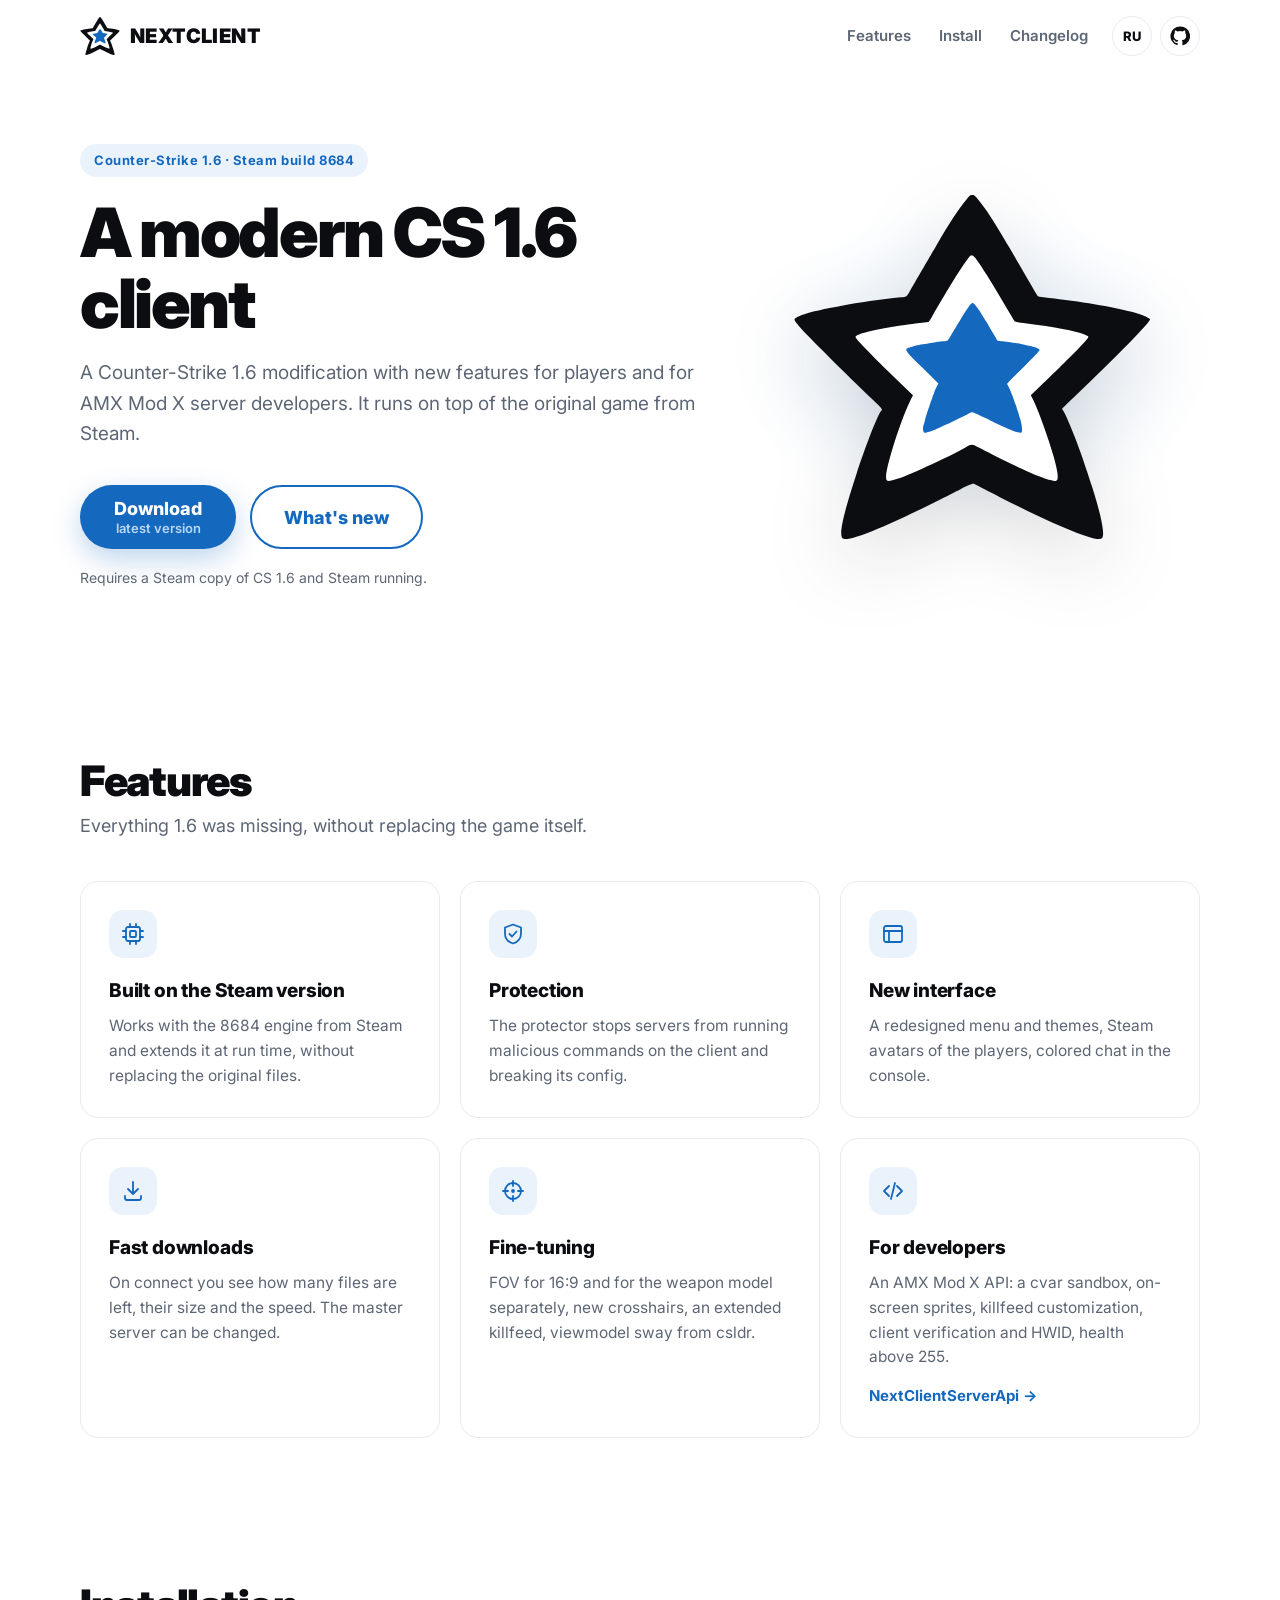
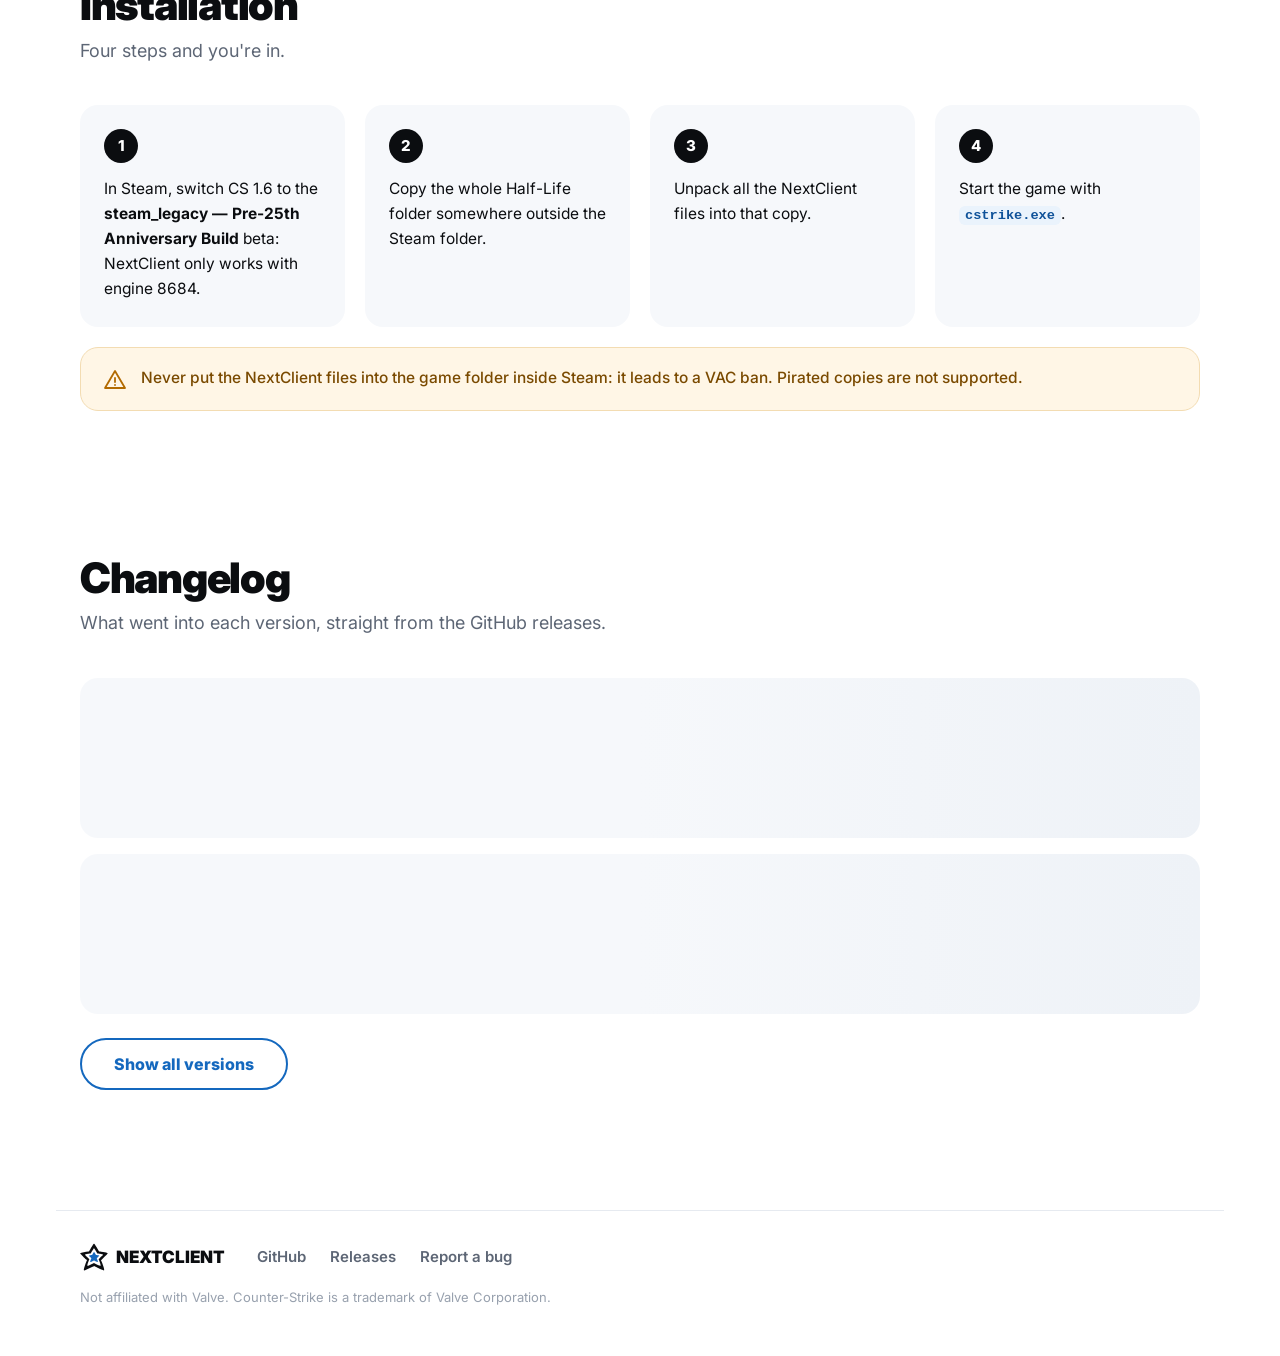
==== index.html @ 78e84614 "feat: a social card and a touch icon drawn from the logo" ====
<!doctype html>
<html lang="ru" data-lang="ru">
<head>
  <meta charset="utf-8">
  <meta name="viewport" content="width=device-width, initial-scale=1">
  <title>NextClient — клиент Counter-Strike 1.6</title>
  <meta name="description" content="NextClient — модификация Counter-Strike 1.6 на базе Steam-версии 8684: новый интерфейс, защита от вредоносных команд, расширенные настройки и API для серверов.">
  <meta property="og:title" content="NextClient">
  <meta property="og:description" content="A modern Counter-Strike 1.6 client built on the Steam version 8684.">
  <meta property="og:type" content="website">
  <meta property="og:image" content="assets/og.png">
  <meta property="og:image:width" content="1200">
  <meta property="og:image:height" content="630">
  <meta name="twitter:card" content="summary_large_image">
  <meta name="theme-color" content="#ffffff">
  <link rel="icon" href="assets/logo.svg" type="image/svg+xml">
  <link rel="apple-touch-icon" href="assets/apple-touch-icon.png">
  <link rel="preconnect" href="https://fonts.googleapis.com">
  <link rel="preconnect" href="https://fonts.gstatic.com" crossorigin>
  <link href="https://fonts.googleapis.com/css2?family=Inter:wght@400;500;600;700;800;900&display=swap" rel="stylesheet">
  <link rel="stylesheet" href="assets/style.css">
  <script>
    (function () {
      var lang = null;
      try { lang = localStorage.getItem('lang'); } catch (e) {}
      // Russian for anyone who reads it: a Russian-speaking language anywhere in the browser's list,
      // or a CIS time zone, where an English browser still usually means a Russian-speaking player
      if (lang !== 'ru' && lang !== 'en') {
        var languages = navigator.languages && navigator.languages.length ? navigator.languages : [navigator.language || ''];
        var zone = '';
        try { zone = Intl.DateTimeFormat().resolvedOptions().timeZone || ''; } catch (e) {}
        var speaks = languages.some(function (l) { return /^(ru|uk|be|kk)\b/i.test(l); });
        var cis = /^(Europe\/(Moscow|Kaliningrad|Samara|Ulyanovsk|Saratov|Volgograd|Astrakhan|Kirov|Simferopol|Kiev|Kyiv|Minsk|Chisinau)|Asia\/(Yekaterinburg|Omsk|Novosibirsk|Barnaul|Tomsk|Novokuznetsk|Krasnoyarsk|Irkutsk|Chita|Yakutsk|Khandyga|Vladivostok|Ust-Nera|Magadan|Sakhalin|Srednekolymsk|Kamchatka|Anadyr|Almaty|Qostanay|Qyzylorda|Aqtobe|Aqtau|Atyrau|Oral|Bishkek|Tashkent|Samarkand|Dushanbe|Ashgabat|Baku|Yerevan|Tbilisi))$/.test(zone);
        lang = speaks || cis ? 'ru' : 'en';
      }
      document.documentElement.setAttribute('data-lang', lang);
      document.documentElement.lang = lang;
    })();
  </script>
</head>
<body>
  <header class="top">
    <a class="brand" href="#top" aria-label="NextClient">
      <img src="assets/logo.svg" alt="" width="40" height="40">
      <span>NextClient</span>
    </a>
    <nav class="links">
      <a href="#features"><span lang="ru">Возможности</span><span lang="en">Features</span></a>
      <a href="#install"><span lang="ru">Установка</span><span lang="en">Install</span></a>
      <a href="#changelog"><span lang="ru">Изменения</span><span lang="en">Changelog</span></a>
    </nav>
    <div class="actions">
      <button class="lang-switch" type="button" id="lang-switch" aria-label="Switch language">
        <span lang="ru">EN</span><span lang="en">RU</span>
      </button>
      <a class="icon-link" href="https://github.com/CS-NextClient/NextClient" target="_blank" rel="noopener" aria-label="GitHub">
        <svg viewBox="0 0 24 24" aria-hidden="true"><path d="M12 .5a11.5 11.5 0 0 0-3.64 22.41c.58.1.79-.25.79-.56v-2c-3.2.7-3.88-1.37-3.88-1.37-.52-1.33-1.28-1.69-1.28-1.69-1.05-.71.08-.7.08-.7 1.16.08 1.77 1.19 1.77 1.19 1.03 1.77 2.7 1.26 3.36.96.1-.75.4-1.26.73-1.55-2.56-.29-5.25-1.28-5.25-5.69 0-1.26.45-2.29 1.19-3.1-.12-.29-.52-1.46.11-3.05 0 0 .97-.31 3.17 1.18a11 11 0 0 1 5.77 0c2.2-1.49 3.17-1.18 3.17-1.18.63 1.59.23 2.76.11 3.05.74.81 1.19 1.84 1.19 3.1 0 4.42-2.7 5.39-5.27 5.68.41.36.78 1.06.78 2.14v3.17c0 .31.21.67.8.56A11.5 11.5 0 0 0 12 .5Z"/></svg>
      </a>
    </div>
  </header>

  <main id="top">
    <section class="hero">
      <div class="hero-text">
        <p class="eyebrow">Counter-Strike 1.6 · Steam build 8684</p>
        <h1>
          <span lang="ru">Современный клиент CS&nbsp;1.6</span>
          <span lang="en">A modern CS&nbsp;1.6 client</span>
        </h1>
        <p class="lead">
          <span lang="ru">Модификация Counter-Strike 1.6 с новыми возможностями для игроков и для разработчиков серверных модов на AMX&nbsp;Mod&nbsp;X. Работает поверх оригинальной игры из Steam.</span>
          <span lang="en">A Counter-Strike 1.6 modification with new features for players and for AMX&nbsp;Mod&nbsp;X server developers. It runs on top of the original game from Steam.</span>
        </p>
        <div class="cta">
          <a class="btn btn-primary" id="download" href="https://github.com/CS-NextClient/NextClient/releases/latest">
            <span class="btn-label"><span lang="ru">Скачать</span><span lang="en">Download</span></span>
            <span class="btn-meta" id="download-meta"><span lang="ru">последняя версия</span><span lang="en">latest version</span></span>
          </a>
          <a class="btn btn-secondary" href="#changelog">
            <span lang="ru">Что нового</span><span lang="en">What's new</span>
          </a>
        </div>
        <p class="other-downloads" id="other-downloads" hidden></p>
        <p class="note">
          <span lang="ru">Нужна лицензионная CS&nbsp;1.6 в Steam и запущенный Steam.</span>
          <span lang="en">Requires a Steam copy of CS&nbsp;1.6 and Steam running.</span>
        </p>
      </div>
      <div class="hero-art" aria-hidden="true">
        <div class="halo"></div>
        <img src="assets/logo.svg" alt="" width="360" height="360">
      </div>
    </section>

    <section class="section" id="features">
      <div class="section-head">
        <h2><span lang="ru">Возможности</span><span lang="en">Features</span></h2>
        <p>
          <span lang="ru">Всё, чего не хватало в 1.6, без замены самой игры.</span>
          <span lang="en">Everything 1.6 was missing, without replacing the game itself.</span>
        </p>
      </div>
      <div class="features">
        <article class="feature">
          <div class="feature-icon"><svg viewBox="0 0 24 24" aria-hidden="true"><rect x="5" y="5" width="14" height="14" rx="2"/><rect x="9" y="9" width="6" height="6" rx="1"/><path d="M9 2v3M15 2v3M9 19v3M15 19v3M2 9h3M2 15h3M19 9h3M19 15h3"/></svg></div>
          <h3><span lang="ru">На базе Steam-версии</span><span lang="en">Built on the Steam version</span></h3>
          <p>
            <span lang="ru">Работает с движком 8684 из Steam и дорабатывает его на лету, не подменяя оригинальные файлы.</span>
            <span lang="en">Works with the 8684 engine from Steam and extends it at run time, without replacing the original files.</span>
          </p>
        </article>
        <article class="feature">
          <div class="feature-icon"><svg viewBox="0 0 24 24" aria-hidden="true"><path d="M12 2.5 4 5.5v6c0 5 3.4 8.6 8 10 4.6-1.4 8-5 8-10v-6l-8-3Z"/><path d="m8.5 12 2.5 2.5 4.5-5"/></svg></div>
          <h3><span lang="ru">Защита</span><span lang="en">Protection</span></h3>
          <p>
            <span lang="ru">Протектор не даёт серверу выполнить на клиенте вредоносные команды и испортить конфиг.</span>
            <span lang="en">The protector stops servers from running malicious commands on the client and breaking its config.</span>
          </p>
        </article>
        <article class="feature">
          <div class="feature-icon"><svg viewBox="0 0 24 24" aria-hidden="true"><rect x="3" y="4" width="18" height="16" rx="2"/><path d="M3 9h18M8 9v11"/></svg></div>
          <h3><span lang="ru">Новый интерфейс</span><span lang="en">New interface</span></h3>
          <p>
            <span lang="ru">Переработанное меню и темы оформления, аватарки игроков из Steam, цветной чат в консоли.</span>
            <span lang="en">A redesigned menu and themes, Steam avatars of the players, colored chat in the console.</span>
          </p>
        </article>
        <article class="feature">
          <div class="feature-icon"><svg viewBox="0 0 24 24" aria-hidden="true"><path d="M12 3v12M7 10l5 5 5-5"/><path d="M4 17v2a2 2 0 0 0 2 2h12a2 2 0 0 0 2-2v-2"/></svg></div>
          <h3><span lang="ru">Быстрые загрузки</span><span lang="en">Fast downloads</span></h3>
          <p>
            <span lang="ru">При входе на сервер видно, сколько файлов осталось, их размер и скорость. Мастер-сервер можно сменить.</span>
            <span lang="en">On connect you see how many files are left, their size and the speed. The master server can be changed.</span>
          </p>
        </article>
        <article class="feature">
          <div class="feature-icon"><svg viewBox="0 0 24 24" aria-hidden="true"><circle cx="12" cy="12" r="8"/><path d="M12 2v5M12 17v5M2 12h5M17 12h5"/><circle cx="12" cy="12" r="1"/></svg></div>
          <h3><span lang="ru">Тонкие настройки</span><span lang="en">Fine-tuning</span></h3>
          <p>
            <span lang="ru">FOV для 16:9 и отдельно для модели оружия, новые прицелы, расширенная лента убийств, покачивание оружия из csldr.</span>
            <span lang="en">FOV for 16:9 and for the weapon model separately, new crosshairs, an extended killfeed, viewmodel sway from csldr.</span>
          </p>
        </article>
        <article class="feature">
          <div class="feature-icon"><svg viewBox="0 0 24 24" aria-hidden="true"><path d="m8 7-5 5 5 5M16 7l5 5-5 5M14 4l-4 16"/></svg></div>
          <h3><span lang="ru">Для разработчиков</span><span lang="en">For developers</span></h3>
          <p>
            <span lang="ru">API для AMX Mod X: песочница кваров, спрайты на экране, настройка килфида, проверка клиента и HWID, здоровье больше 255.</span>
            <span lang="en">An AMX Mod X API: a cvar sandbox, on-screen sprites, killfeed customization, client verification and HWID, health above 255.</span>
          </p>
          <a class="feature-link" href="https://github.com/CS-NextClient/NextClientServerApi" target="_blank" rel="noopener">NextClientServerApi →</a>
        </article>
      </div>
    </section>

    <section class="section" id="install">
      <div class="section-head">
        <h2><span lang="ru">Установка</span><span lang="en">Installation</span></h2>
        <p>
          <span lang="ru">Четыре шага, и можно играть.</span>
          <span lang="en">Four steps and you're in.</span>
        </p>
      </div>
      <ol class="steps">
        <li>
          <span lang="ru">В Steam переключите CS&nbsp;1.6 на бету <b>steam_legacy — Pre-25th Anniversary Build</b>: NextClient работает только с движком 8684.</span>
          <span lang="en">In Steam, switch CS&nbsp;1.6 to the <b>steam_legacy — Pre-25th Anniversary Build</b> beta: NextClient only works with engine 8684.</span>
        </li>
        <li>
          <span lang="ru">Скопируйте всю папку Half-Life куда-нибудь вне папки Steam.</span>
          <span lang="en">Copy the whole Half-Life folder somewhere outside the Steam folder.</span>
        </li>
        <li>
          <span lang="ru">Распакуйте в эту копию все файлы NextClient.</span>
          <span lang="en">Unpack all the NextClient files into that copy.</span>
        </li>
        <li>
          <span lang="ru">Запустите игру через <code>cstrike.exe</code>.</span>
          <span lang="en">Start the game with <code>cstrike.exe</code>.</span>
        </li>
      </ol>
      <div class="warning">
        <svg viewBox="0 0 24 24" aria-hidden="true"><path d="M12 3 2 20h20L12 3Z"/><path d="M12 10v4M12 17h.01"/></svg>
        <p>
          <span lang="ru">Никогда не кладите файлы NextClient в папку игры внутри Steam: это приведёт к VAC-бану. Пиратские сборки не поддерживаются.</span>
          <span lang="en">Never put the NextClient files into the game folder inside Steam: it leads to a VAC ban. Pirated copies are not supported.</span>
        </p>
      </div>
    </section>

    <section class="section" id="changelog">
      <div class="section-head">
        <h2><span lang="ru">Изменения</span><span lang="en">Changelog</span></h2>
        <p>
          <span lang="ru">Что вошло в каждую версию, прямо из релизов на GitHub.</span>
          <span lang="en">What went into each version, straight from the GitHub releases.</span>
        </p>
      </div>
      <div class="releases" id="releases" aria-live="polite">
        <div class="release skeleton"></div>
        <div class="release skeleton"></div>
      </div>
      <button class="btn btn-secondary more" type="button" id="more" hidden>
        <span lang="ru">Показать все версии</span><span lang="en">Show all versions</span>
      </button>
    </section>
  </main>

  <footer class="bottom">
    <div class="bottom-brand">
      <img src="assets/logo.svg" alt="" width="28" height="28">
      <span>NextClient</span>
    </div>
    <nav class="bottom-links">
      <a href="https://github.com/CS-NextClient/NextClient" target="_blank" rel="noopener">GitHub</a>
      <a href="https://github.com/CS-NextClient/NextClient/releases" target="_blank" rel="noopener"><span lang="ru">Релизы</span><span lang="en">Releases</span></a>
      <a href="https://github.com/CS-NextClient/NextClient/issues" target="_blank" rel="noopener"><span lang="ru">Сообщить об ошибке</span><span lang="en">Report a bug</span></a>
    </nav>
    <p class="disclaimer">
      <span lang="ru">Не связан с Valve. Counter-Strike — товарный знак Valve Corporation.</span>
      <span lang="en">Not affiliated with Valve. Counter-Strike is a trademark of Valve Corporation.</span>
    </p>
  </footer>

  <script src="assets/app.js"></script>
</body>
</html>
---- assets/style.css ----
:root {
  --bg: #ffffff;
  --bg-soft: #f6f8fb;
  --ink: #0b0d10;
  --muted: #5d6675;
  --line: #e6eaf0;
  --blue: #1468be;
  --blue-dark: #0f5299;
  --blue-soft: #eaf3fc;
  --blue-hover: #c1e0ff;
  --amber: #b26a00;
  --amber-soft: #fff6e6;
  --radius: 18px;
  --shadow: 0 1px 2px rgba(11, 13, 16, 0.04), 0 8px 24px rgba(11, 13, 16, 0.06);
  --width: 1120px;
}

* {
  box-sizing: border-box;
}

/* only the chosen language's text is shown */
html[data-lang="ru"] [lang="en"],
html[data-lang="en"] [lang="ru"] {
  display: none !important;
}

html {
  scroll-behavior: smooth;
  scroll-padding-top: 88px;
}

body {
  margin: 0;
  background: var(--bg);
  color: var(--ink);
  font-family: "Inter", system-ui, -apple-system, "Segoe UI", Roboto, sans-serif;
  font-size: 17px;
  line-height: 1.6;
  -webkit-font-smoothing: antialiased;
  overflow-x: hidden;
}

::selection {
  background: var(--blue);
  color: #fff;
}

a {
  color: var(--blue);
  text-decoration: none;
}

a:hover {
  text-decoration: underline;
}

code {
  font-family: ui-monospace, "SFMono-Regular", Consolas, monospace;
  font-size: 0.88em;
  font-weight: 600;
  color: var(--blue-dark);
  background: var(--blue-soft);
  padding: 2px 6px;
  border-radius: 6px;
}

/* header */

.top {
  position: sticky;
  top: 0;
  z-index: 10;
  display: flex;
  align-items: center;
  gap: 24px;
  max-width: calc(var(--width) + 48px);
  margin: 0 auto;
  padding: 16px 24px;
  background: rgba(255, 255, 255, 0.82);
  backdrop-filter: saturate(180%) blur(14px);
  -webkit-backdrop-filter: saturate(180%) blur(14px);
}

.brand {
  display: flex;
  align-items: center;
  gap: 10px;
  color: var(--ink);
  font-weight: 900;
  font-size: 20px;
  letter-spacing: 0.02em;
  text-transform: uppercase;
}

.brand:hover {
  text-decoration: none;
}

.links {
  display: flex;
  gap: 28px;
  margin-left: auto;
}

.links a {
  color: var(--muted);
  font-weight: 600;
  font-size: 15px;
  transition: color 0.15s;
}

.links a:hover {
  color: var(--ink);
  text-decoration: none;
}

.actions {
  display: flex;
  align-items: center;
  gap: 8px;
}

.lang-switch,
.icon-link {
  display: grid;
  place-items: center;
  width: 40px;
  height: 40px;
  border: 1px solid var(--line);
  border-radius: 50%;
  background: var(--bg);
  color: var(--ink);
  font: inherit;
  font-size: 13px;
  font-weight: 800;
  cursor: pointer;
  transition: border-color 0.15s, background 0.15s;
}

.lang-switch:hover,
.icon-link:hover {
  border-color: var(--blue-hover);
  background: var(--blue-soft);
  text-decoration: none;
}

.icon-link svg {
  width: 20px;
  height: 20px;
  fill: currentColor;
}

/* hero */

.hero {
  display: grid;
  grid-template-columns: 1.15fr 0.85fr;
  align-items: center;
  gap: 48px;
  max-width: calc(var(--width) + 48px);
  margin: 0 auto;
  padding: 72px 24px 96px;
}

.eyebrow {
  display: inline-block;
  margin: 0 0 20px;
  padding: 6px 14px;
  border-radius: 999px;
  background: var(--blue-soft);
  color: var(--blue);
  font-size: 13px;
  font-weight: 700;
  letter-spacing: 0.04em;
}

h1 {
  margin: 0 0 20px;
  font-size: clamp(40px, 6vw, 68px);
  font-weight: 900;
  line-height: 1.04;
  letter-spacing: -0.035em;
}

.lead {
  max-width: 34em;
  margin: 0 0 36px;
  color: var(--muted);
  font-size: 19px;
}

.cta {
  display: flex;
  flex-wrap: wrap;
  gap: 14px;
}

.btn {
  display: inline-flex;
  flex-direction: column;
  align-items: center;
  justify-content: center;
  min-height: 64px;
  padding: 0 32px;
  border: 2px solid transparent;
  border-radius: 999px;
  font: inherit;
  font-weight: 800;
  font-size: 18px;
  line-height: 1.2;
  cursor: pointer;
  transition: background 0.15s, color 0.15s, border-color 0.15s, transform 0.15s, box-shadow 0.15s;
}

.btn:hover {
  text-decoration: none;
}

.btn:active {
  transform: translateY(1px);
}

.btn-primary {
  background: var(--blue);
  color: #fff;
  box-shadow: 0 10px 28px rgba(20, 104, 190, 0.28);
}

.btn-primary:hover {
  background: var(--blue-dark);
  box-shadow: 0 12px 32px rgba(20, 104, 190, 0.36);
}

.btn-meta {
  margin-top: 2px;
  color: #b9d8f7;
  font-size: 13px;
  font-weight: 600;
}

.btn-secondary {
  border-color: var(--blue);
  background: transparent;
  color: var(--blue);
}

.btn-secondary:hover {
  border-color: var(--blue-hover);
  background: var(--blue-hover);
}

.other-downloads {
  margin: 16px 0 0;
  color: var(--muted);
  font-size: 15px;
}

.other-downloads a {
  font-weight: 600;
}

.stats {
  display: flex;
  flex-wrap: wrap;
  gap: 6px 18px;
  margin: 22px 0 0;
  color: var(--ink);
  font-size: 15px;
  font-weight: 700;
}

.stats span {
  display: inline-flex;
  align-items: center;
  gap: 6px;
}

.stats small {
  color: var(--muted);
  font-size: 15px;
  font-weight: 500;
}

.stats svg {
  width: 16px;
  height: 16px;
  fill: #e3a008;
}

.checksum {
  display: flex;
  flex-wrap: wrap;
  align-items: center;
  gap: 6px 10px;
  margin: 10px 0 0;
  color: var(--muted);
  font-size: 13px;
}

.checksum > span {
  font-weight: 700;
}

.checksum button {
  padding: 3px 8px;
  border: 1px solid var(--line);
  border-radius: 8px;
  background: var(--bg-soft);
  color: var(--ink);
  font: 500 12.5px/1.4 ui-monospace, "SFMono-Regular", Consolas, monospace;
  cursor: copy;
  transition: border-color 0.15s, background 0.15s;
}

.checksum button:hover {
  border-color: var(--blue-hover);
  background: var(--blue-soft);
}

.checksum button.copied {
  border-color: #9fd8b5;
  background: #eaf8ef;
  color: #1c7a43;
}

.checksum a {
  font-weight: 600;
}

.note {
  margin: 18px 0 0;
  color: var(--muted);
  font-size: 14px;
}

.hero-art {
  position: relative;
  display: grid;
  place-items: center;
}

.hero-art img {
  position: relative;
  width: min(100%, 360px);
  height: auto;
  filter: drop-shadow(0 24px 40px rgba(11, 13, 16, 0.14));
  animation: float 7s ease-in-out infinite;
}

.halo {
  position: absolute;
  inset: 4% 0;
  border-radius: 50%;
  background: radial-gradient(closest-side, rgba(20, 104, 190, 0.2), rgba(193, 224, 255, 0.18) 55%, transparent);
}

@keyframes float {
  50% {
    transform: translateY(-14px) rotate(-3deg);
  }
}

@media (prefers-reduced-motion: reduce) {
  html {
    scroll-behavior: auto;
  }

  .hero-art img {
    animation: none;
  }
}

/* sections */

.section {
  max-width: calc(var(--width) + 48px);
  margin: 0 auto;
  padding: 72px 24px;
}

.section-head {
  max-width: 640px;
  margin-bottom: 40px;
}

h2 {
  margin: 0 0 8px;
  font-size: clamp(30px, 4vw, 42px);
  font-weight: 900;
  letter-spacing: -0.03em;
  line-height: 1.1;
}

.section-head p {
  margin: 0;
  color: var(--muted);
  font-size: 18px;
}

/* features */

.features {
  display: grid;
  grid-template-columns: repeat(3, 1fr);
  gap: 20px;
}

.feature {
  padding: 28px;
  border: 1px solid var(--line);
  border-radius: var(--radius);
  background: var(--bg);
  transition: border-color 0.2s, box-shadow 0.2s, transform 0.2s;
}

.feature:hover {
  border-color: var(--blue-hover);
  box-shadow: var(--shadow);
  transform: translateY(-2px);
}

.feature-icon {
  display: grid;
  place-items: center;
  width: 48px;
  height: 48px;
  margin-bottom: 18px;
  border-radius: 14px;
  background: var(--blue-soft);
  color: var(--blue);
}

.feature-icon svg,
.warning svg {
  width: 24px;
  height: 24px;
  fill: none;
  stroke: currentColor;
  stroke-width: 1.8;
  stroke-linecap: round;
  stroke-linejoin: round;
}

.feature h3 {
  margin: 0 0 8px;
  font-size: 19px;
  font-weight: 800;
  letter-spacing: -0.01em;
}

.feature p {
  margin: 0;
  color: var(--muted);
  font-size: 15.5px;
}

.feature-link {
  display: inline-block;
  margin-top: 14px;
  font-size: 15px;
  font-weight: 700;
}

/* screenshots */

.showcase {
  display: grid;
  grid-template-columns: 300px 1fr;
  gap: 28px;
  align-items: start;
}

.shot-tabs {
  display: grid;
  gap: 8px;
}

.shot-tab {
  position: relative;
  overflow: hidden;
  padding: 16px 18px;
  border: 1px solid transparent;
  border-radius: 14px;
  background: transparent;
  color: inherit;
  font: inherit;
  text-align: left;
  cursor: pointer;
  transition: background 0.2s, border-color 0.2s;
}

.shot-tab:hover {
  background: var(--bg-soft);
}

.shot-tab.active {
  border-color: var(--line);
  background: var(--bg);
  box-shadow: var(--shadow);
}

.shot-tab h3 {
  margin: 0;
  font-size: 16px;
  font-weight: 800;
  color: var(--muted);
  transition: color 0.2s;
}

.shot-tab.active h3 {
  color: var(--ink);
}

.shot-tab p {
  display: none;
  margin: 6px 0 0;
  color: var(--muted);
  font-size: 14.5px;
  line-height: 1.5;
}

.shot-tab.active p {
  display: block;
}

/* how long until the next shot comes up by itself */
.shot-tab.active::after {
  content: "";
  position: absolute;
  left: 0;
  bottom: 0;
  height: 3px;
  width: 0;
  background: var(--blue);
}

.showcase.playing .shot-tab.active::after {
  animation: progress var(--shot-time, 6s) linear forwards;
}

@keyframes progress {
  to {
    width: 100%;
  }
}

.shot-window {
  overflow: hidden;
  border-radius: 14px;
  background: #16191e;
  box-shadow: 0 2px 6px rgba(11, 13, 16, 0.08), 0 30px 60px -12px rgba(11, 13, 16, 0.32);
}

.shot-bar {
  position: relative;
  display: flex;
  align-items: center;
  gap: 7px;
  height: 34px;
  padding: 0 14px;
  background: #22262d;
}

.shot-bar span {
  width: 11px;
  height: 11px;
  border-radius: 50%;
  background: #3b414b;
}

.shot-bar b {
  position: absolute;
  left: 50%;
  transform: translateX(-50%);
  color: #9aa3af;
  font-size: 12.5px;
  font-weight: 600;
}

.shot-stage {
  display: grid;
}

.shot {
  grid-area: 1 / 1;
  margin: 0;
  opacity: 0;
  visibility: hidden;
  transition: opacity 0.45s ease, visibility 0s linear 0.45s;
}

.shot.active {
  opacity: 1;
  visibility: visible;
  transition: opacity 0.45s ease;
}

.shot-open {
  display: block;
  width: 100%;
  padding: 0;
  border: 0;
  background: #0d0f12;
  cursor: zoom-in;
}

.shot-open img {
  display: block;
  width: 100%;
  height: auto;
  aspect-ratio: 16 / 9;
  object-fit: cover;
}

.shot figcaption {
  display: none;
}

.lightbox {
  width: 100vw;
  height: 100vh;
  max-width: none;
  max-height: none;
  margin: 0;
  padding: 24px 72px;
  border: 0;
  background: rgba(8, 10, 14, 0.94);
  color: #fff;
}

.lightbox[open] {
  display: grid;
  grid-template-rows: 1fr auto;
  place-items: center;
  gap: 14px;
}

.lightbox::backdrop {
  background: transparent;
}

.lightbox img {
  max-width: 100%;
  max-height: calc(100vh - 110px);
  border-radius: 10px;
  box-shadow: 0 30px 80px rgba(0, 0, 0, 0.5);
}

.lightbox-caption {
  margin: 0;
  color: #c9d1db;
  font-size: 15px;
  text-align: center;
}

.lightbox-caption b {
  color: #fff;
}

.lightbox button {
  position: absolute;
  display: grid;
  place-items: center;
  width: 48px;
  height: 48px;
  border: 0;
  border-radius: 50%;
  background: rgba(255, 255, 255, 0.1);
  color: #fff;
  font: 400 30px/1 system-ui, sans-serif;
  cursor: pointer;
  transition: background 0.15s;
}

.lightbox button:hover {
  background: rgba(255, 255, 255, 0.22);
}

.lightbox-close {
  top: 18px;
  right: 18px;
}

.lightbox-prev,
.lightbox-next {
  top: 50%;
  transform: translateY(-50%);
}

.lightbox-prev {
  left: 14px;
}

.lightbox-next {
  right: 14px;
}

/* install */

.steps {
  display: grid;
  grid-template-columns: repeat(4, 1fr);
  gap: 20px;
  margin: 0;
  padding: 0;
  list-style: none;
  counter-reset: step;
}

.steps li {
  position: relative;
  padding: 72px 24px 26px;
  border-radius: var(--radius);
  background: var(--bg-soft);
  font-size: 15.5px;
  counter-increment: step;
}

.steps li::before {
  content: counter(step);
  position: absolute;
  top: 24px;
  left: 24px;
  display: grid;
  place-items: center;
  width: 34px;
  height: 34px;
  border-radius: 50%;
  background: var(--ink);
  color: #fff;
  font-weight: 800;
  font-size: 15px;
}

.warning {
  display: flex;
  gap: 14px;
  align-items: flex-start;
  margin-top: 20px;
  padding: 18px 22px;
  border: 1px solid #f3dcb2;
  border-radius: var(--radius);
  background: var(--amber-soft);
  color: var(--amber);
}

.warning svg {
  flex: none;
  margin-top: 2px;
}

.warning p {
  margin: 0;
  color: #7a4a00;
  font-size: 15.5px;
  font-weight: 500;
}

/* faq */

.faq {
  display: grid;
  gap: 10px;
  max-width: 860px;
}

.faq-item {
  border: 1px solid var(--line);
  border-radius: 14px;
  background: var(--bg);
  transition: border-color 0.2s, box-shadow 0.2s;
}

.faq-item[open] {
  border-color: var(--blue-hover);
  box-shadow: var(--shadow);
}

.faq-item summary {
  position: relative;
  padding: 18px 56px 18px 22px;
  font-size: 17px;
  font-weight: 700;
  list-style: none;
  cursor: pointer;
}

.faq-item summary::-webkit-details-marker {
  display: none;
}

.faq-item summary::after {
  content: "+";
  position: absolute;
  top: 50%;
  right: 20px;
  display: grid;
  place-items: center;
  width: 26px;
  height: 26px;
  margin-top: -13px;
  border-radius: 50%;
  background: var(--blue-soft);
  color: var(--blue);
  font-size: 18px;
  font-weight: 700;
  line-height: 1;
  transition: transform 0.2s;
}

.faq-item[open] summary::after {
  transform: rotate(45deg);
}

.faq-answer {
  padding: 0 22px 20px;
  color: var(--muted);
  font-size: 15.5px;
}

.faq-answer p {
  margin: 0;
}

.faq-answer code {
  word-break: break-word;
}

/* changelog */

.releases {
  display: grid;
  gap: 16px;
}

.release {
  border: 1px solid var(--line);
  border-radius: var(--radius);
  background: var(--bg);
  padding: 28px 32px;
}

.release.latest {
  border-color: var(--blue-hover);
  box-shadow: var(--shadow);
}

.release-head {
  display: flex;
  flex-wrap: wrap;
  align-items: baseline;
  gap: 8px 14px;
  margin-bottom: 12px;
}

.release-version {
  margin: 0;
  font-size: 24px;
  font-weight: 900;
  letter-spacing: -0.02em;
}

.release-version a {
  color: var(--ink);
}

.release-version a:hover {
  color: var(--blue);
  text-decoration: none;
}

.badge {
  padding: 3px 10px;
  border-radius: 999px;
  background: var(--blue);
  color: #fff;
  font-size: 12px;
  font-weight: 800;
  letter-spacing: 0.03em;
  text-transform: uppercase;
}

.release-date {
  color: var(--muted);
  font-size: 14px;
}

.release-title {
  color: var(--muted);
  font-size: 15px;
  font-weight: 600;
}

.release-body {
  color: #262b33;
  font-size: 15.5px;
}

.release-body h4 {
  margin: 18px 0 6px;
  font-size: 16px;
  font-weight: 800;
}

.release-body h4:first-child {
  margin-top: 0;
}

.release-body p {
  margin: 0 0 10px;
}

.release-body ol,
.release-body ul {
  margin: 0 0 10px;
  padding-left: 22px;
}

.release-body li {
  margin-bottom: 6px;
}

.release-body li::marker {
  color: var(--blue);
  font-weight: 700;
}

.release-foot {
  margin-top: 14px;
  font-size: 14px;
  font-weight: 600;
}

.release.skeleton {
  height: 160px;
  border-color: transparent;
  background: linear-gradient(90deg, var(--bg-soft) 25%, #eef2f7 50%, var(--bg-soft) 75%) 0 0 / 200% 100%;
  animation: shimmer 1.4s linear infinite;
}

@keyframes shimmer {
  to {
    background-position: -200% 0;
  }
}

.release.highlight {
  animation: highlight 1.6s ease-out;
}

@keyframes highlight {
  from {
    box-shadow: 0 0 0 4px var(--blue-hover);
  }
}

.more {
  margin-top: 24px;
  min-height: 52px;
  font-size: 16px;
}

.releases-error {
  margin: 0;
  padding: 24px;
  border-radius: var(--radius);
  background: var(--bg-soft);
  color: var(--muted);
}

/* footer */

.bottom {
  display: flex;
  flex-wrap: wrap;
  align-items: center;
  gap: 16px 32px;
  max-width: calc(var(--width) + 48px);
  margin: 48px auto 0;
  padding: 32px 24px 48px;
  border-top: 1px solid var(--line);
}

.bottom-brand {
  display: flex;
  align-items: center;
  gap: 8px;
  font-weight: 900;
  text-transform: uppercase;
}

.bottom-links {
  display: flex;
  flex-wrap: wrap;
  gap: 24px;
}

.bottom-links a {
  color: var(--muted);
  font-size: 15px;
  font-weight: 600;
}

.bottom-links a:hover {
  color: var(--ink);
}

.disclaimer {
  flex-basis: 100%;
  margin: 0;
  color: #98a1ae;
  font-size: 13px;
}

/* narrow screens */

@media (max-width: 960px) {
  .features {
    grid-template-columns: repeat(2, 1fr);
  }

  .showcase {
    grid-template-columns: 1fr;
    gap: 16px;
  }

  /* the list of shots becomes a strip of chips over the window */
  .shot-tabs {
    display: flex;
    gap: 8px;
    overflow-x: auto;
    scrollbar-width: none;
  }

  .shot-tab {
    flex: none;
    padding: 10px 16px;
    border-color: var(--line);
    border-radius: 999px;
  }

  .shot-tab.active {
    border-color: var(--blue);
    box-shadow: none;
  }

  .shot-tab.active p {
    display: none;
  }

  .shot-tab h3 {
    font-size: 14.5px;
    white-space: nowrap;
  }

  .steps {
    grid-template-columns: repeat(2, 1fr);
  }
}

@media (max-width: 760px) {
  body {
    font-size: 16px;
  }

  .top {
    padding: 12px 16px;
  }

  .links {
    display: none;
  }

  .actions {
    margin-left: auto;
  }

  .hero {
    grid-template-columns: 1fr;
    gap: 8px;
    padding: 32px 16px 64px;
  }

  .hero-art {
    order: -1;
  }

  .hero-art img {
    width: 180px;
  }

  .lead {
    font-size: 17px;
  }

  .btn {
    flex: 1 1 100%;
  }

  .section {
    padding: 48px 16px;
  }

  .features,
  .steps {
    grid-template-columns: 1fr;
  }

  .lightbox {
    padding: 16px 8px;
  }

  .lightbox-prev,
  .lightbox-next {
    top: auto;
    bottom: 14px;
    transform: none;
  }

  .shot figcaption {
    display: block;
    padding: 14px 16px 16px;
    color: #c9d1db;
    font-size: 14.5px;
  }

  .shot figcaption h3 {
    display: none;
  }

  .shot figcaption p {
    margin: 0;
  }

  .release {
    padding: 22px 20px;
  }

  .bottom {
    padding: 28px 16px 40px;
  }
}
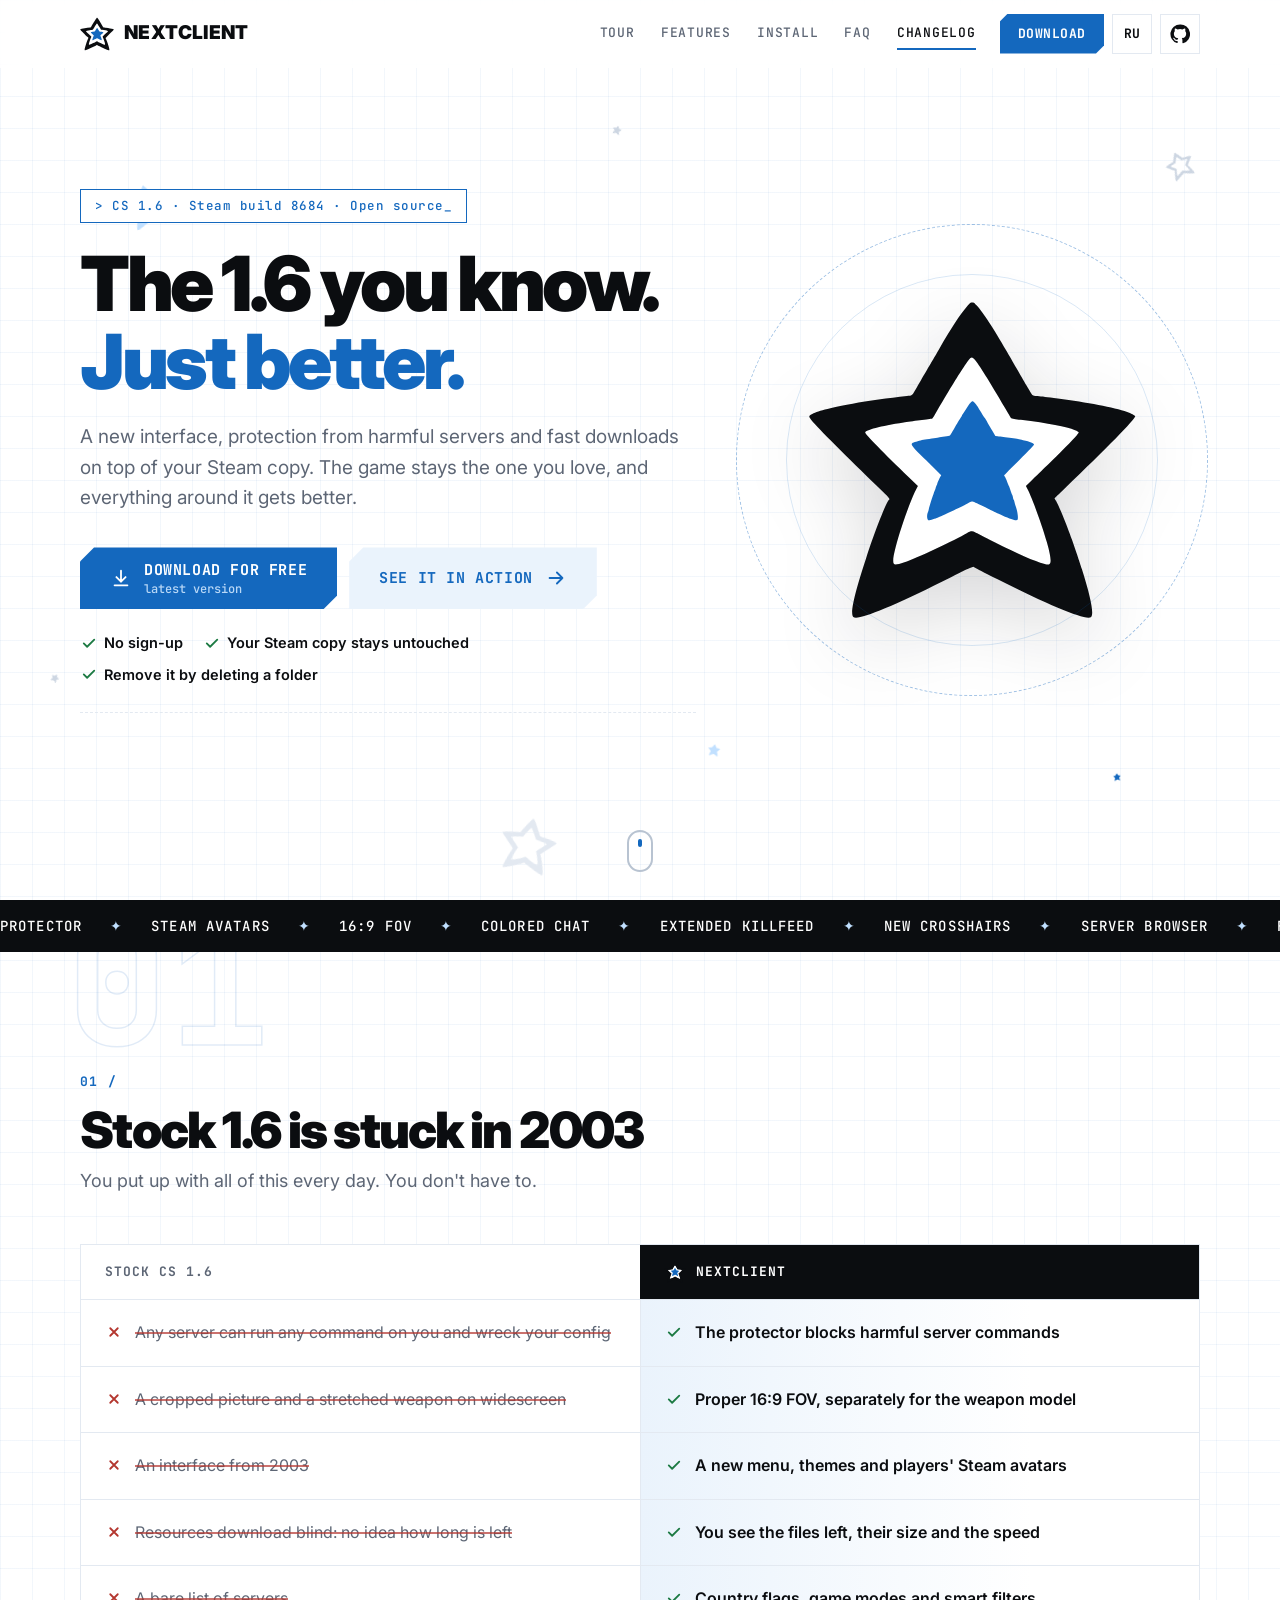
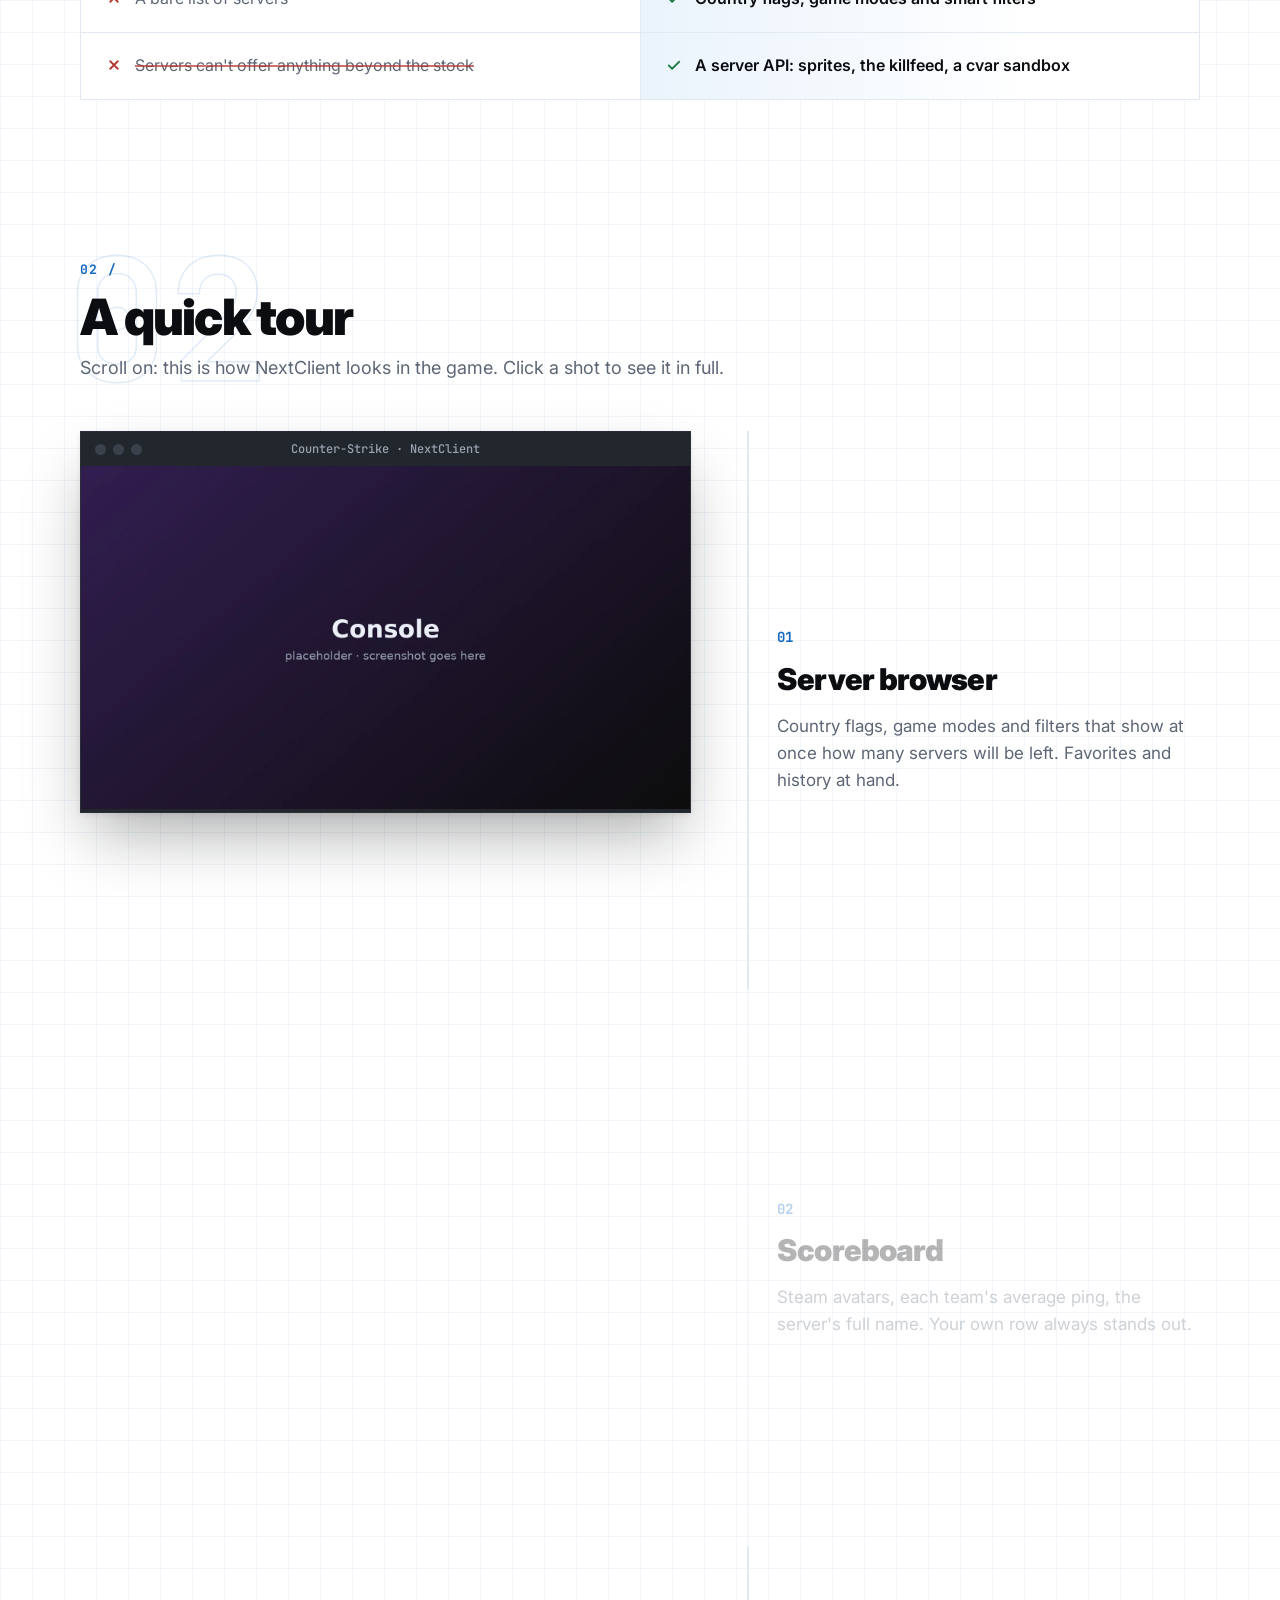
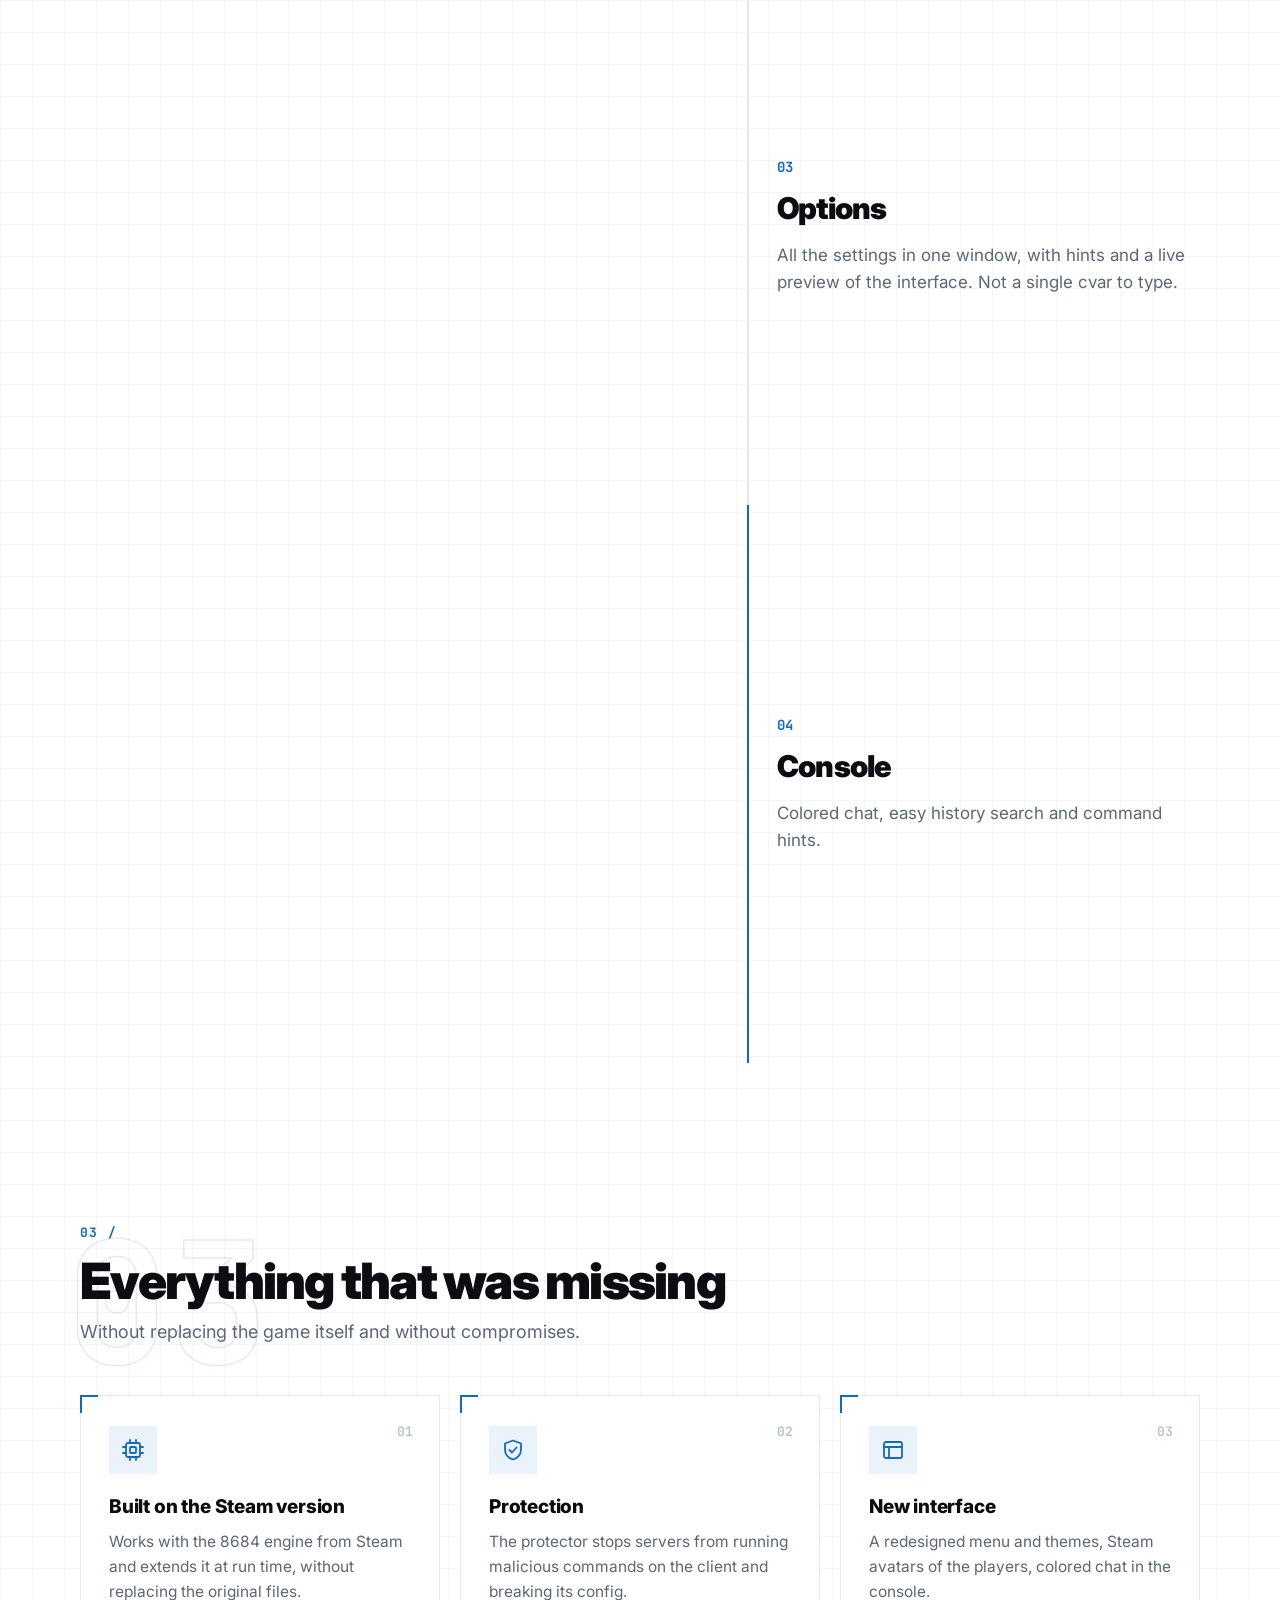
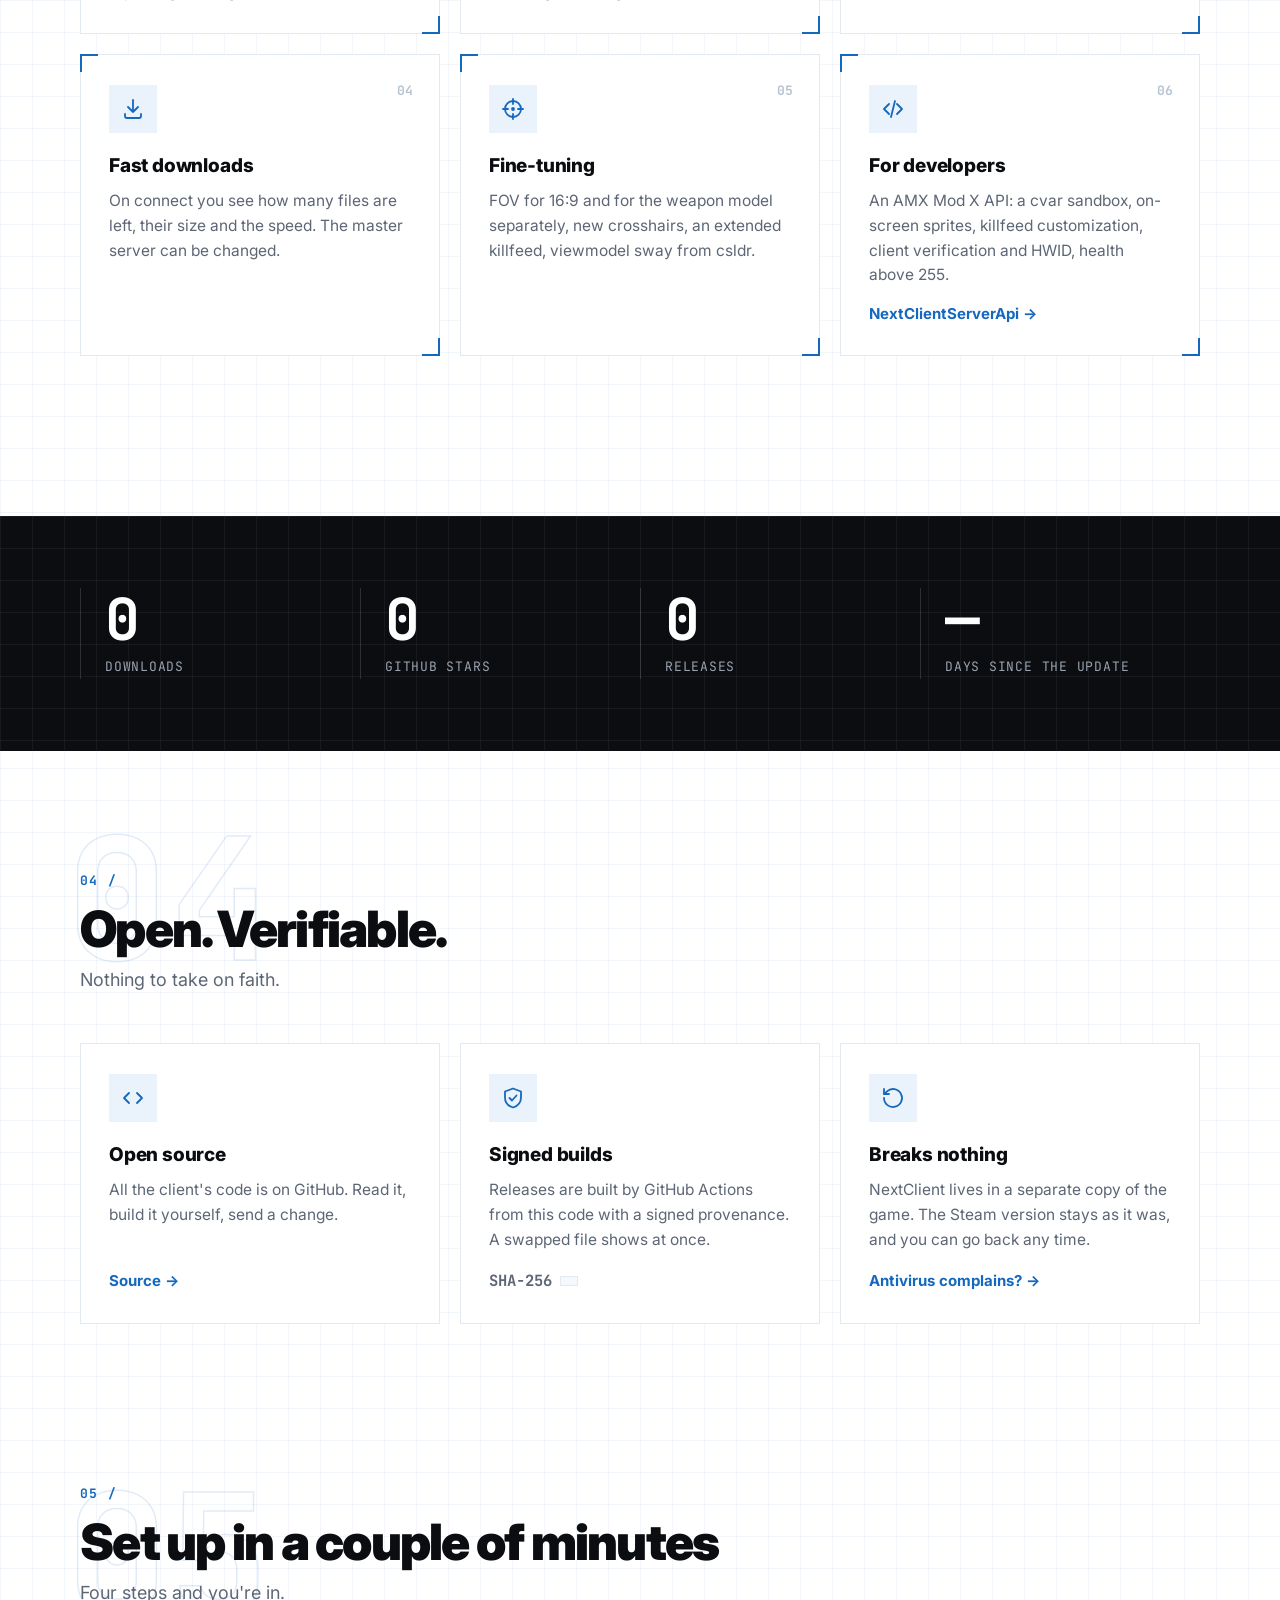
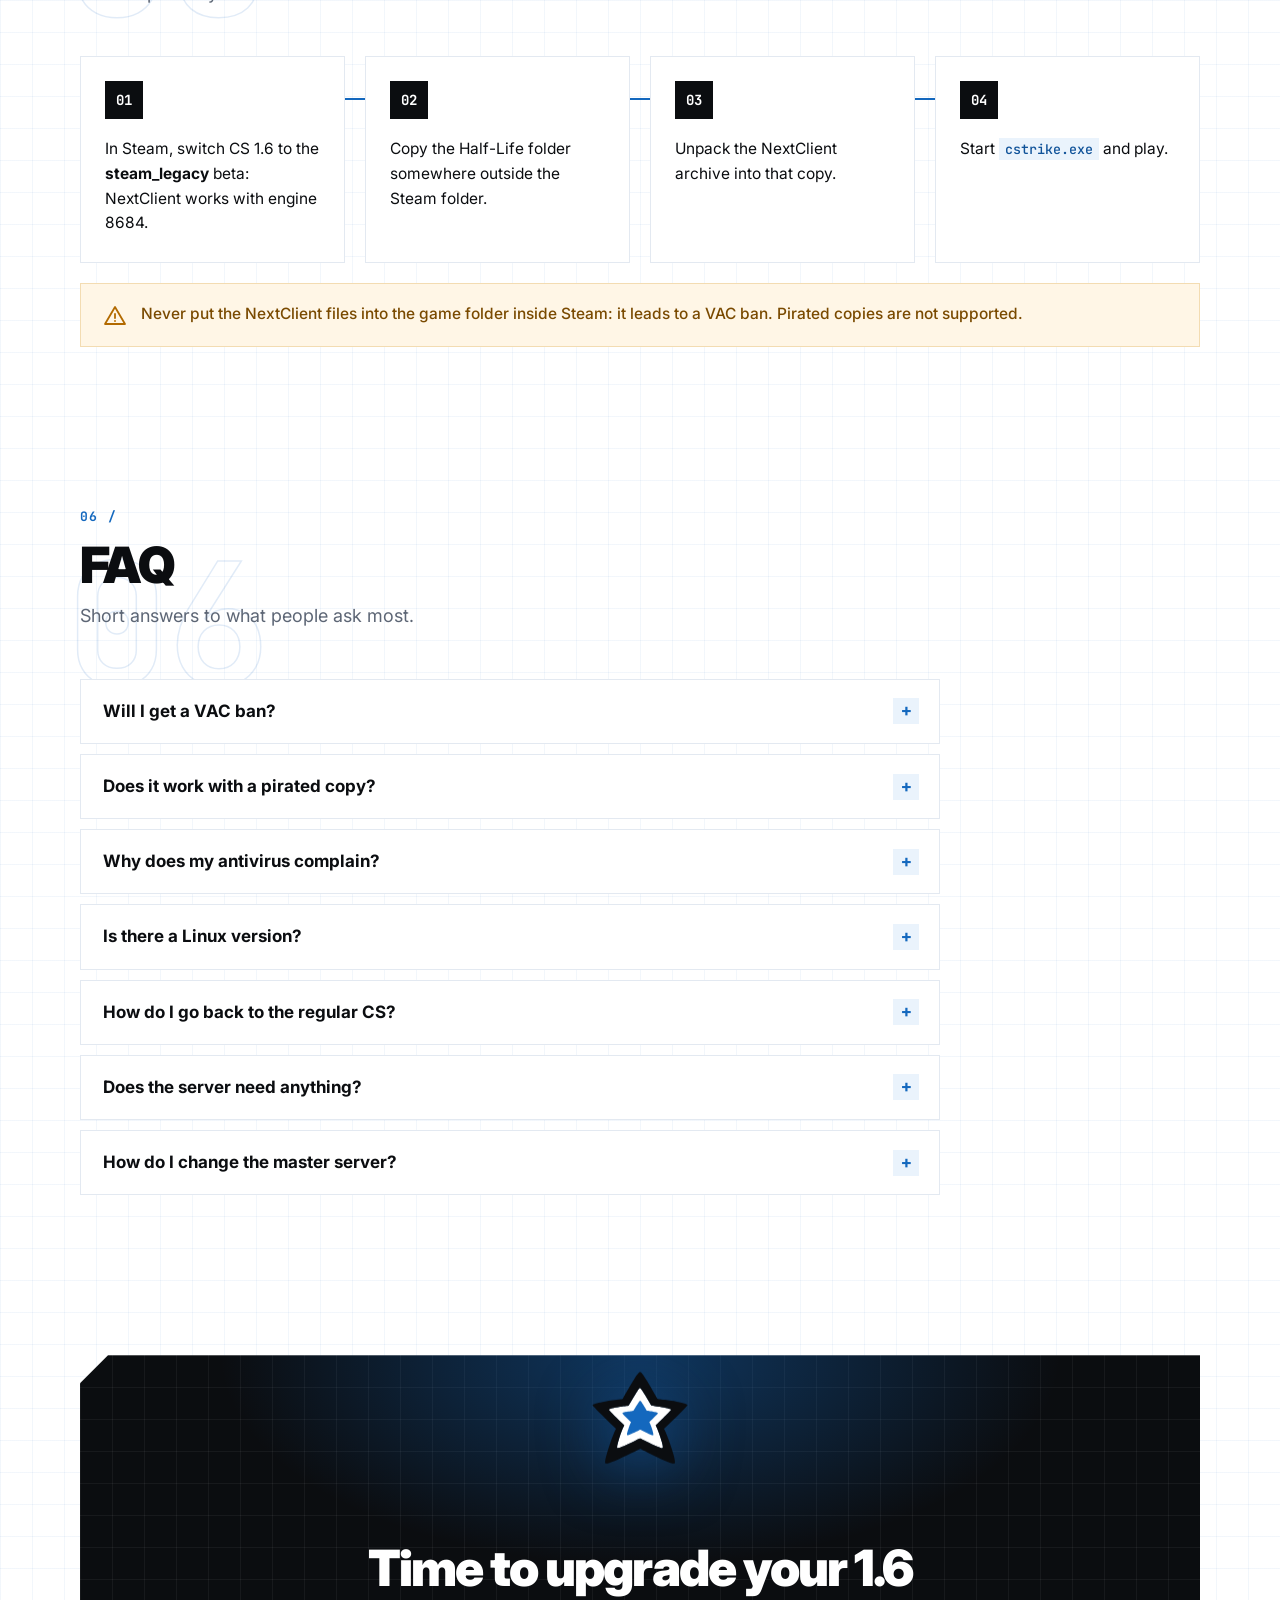
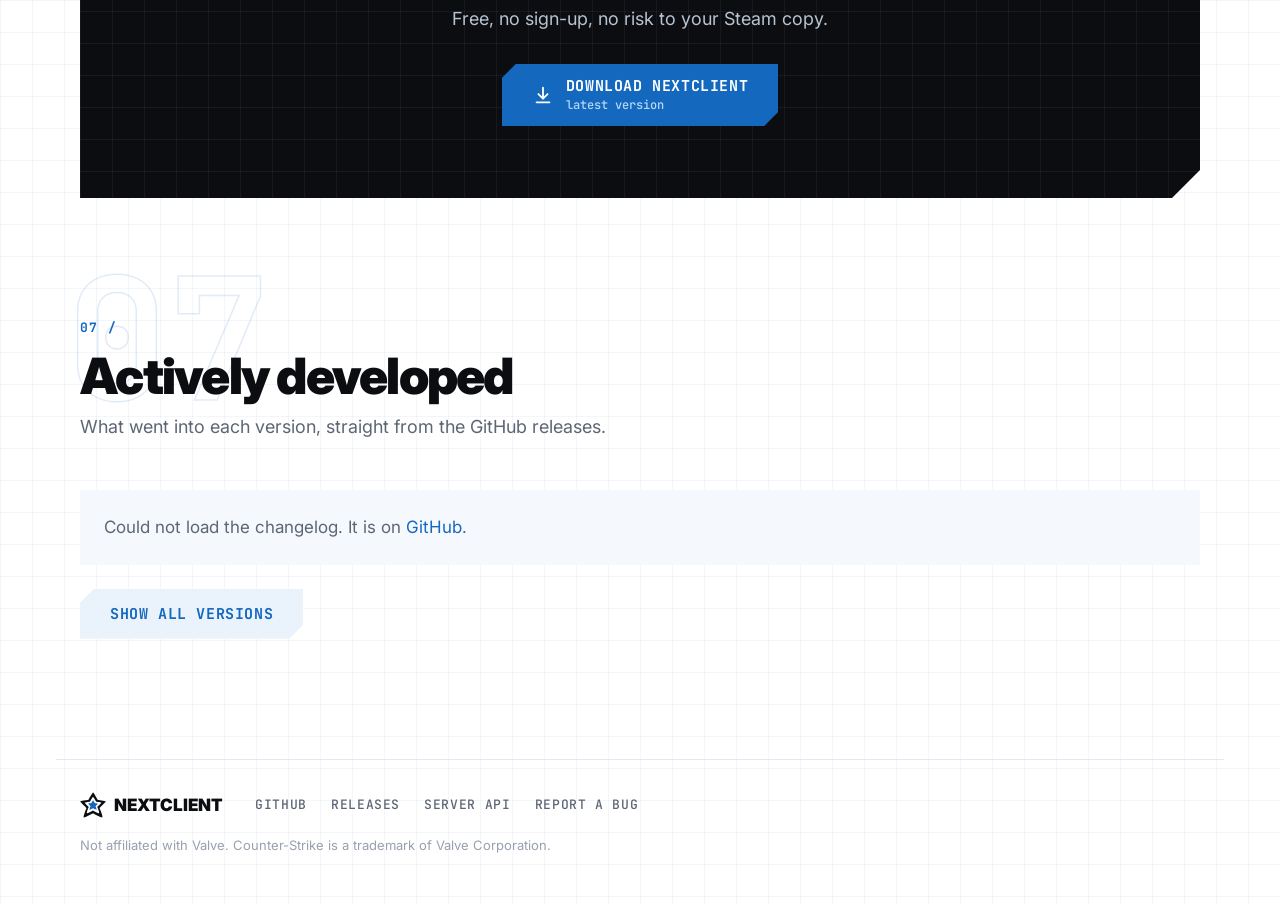
==== commit efa6cb1b: "feat: redo the site as a scroll-through tour in the blueprint look The page now walks through why st" ====
--- a/index.html
+++ b/index.html
@@ -17,7 +17,7 @@
   <link rel="apple-touch-icon" href="assets/apple-touch-icon.png">
   <link rel="preconnect" href="https://fonts.googleapis.com">
   <link rel="preconnect" href="https://fonts.gstatic.com" crossorigin>
-  <link href="https://fonts.googleapis.com/css2?family=Inter:wght@400;500;600;700;800;900&display=swap" rel="stylesheet">
+  <link href="https://fonts.googleapis.com/css2?family=Inter:wght@400;500;600;700;800;900&family=JetBrains+Mono:wght@400;500;700&display=swap" rel="stylesheet">
   <link rel="stylesheet" href="assets/style.css">
   <script>
     (function () {
@@ -39,188 +39,399 @@
   </script>
 </head>
 <body>
+  <svg class="symbols" aria-hidden="true">
+    <symbol id="star-ring" viewBox="0 0 100 100"><path d="M48.53 3.39C46.3 6 43.82 9.8 40.1 16.25C39.31 17.62 38.29 19.37 37.84 20.13C37.15 21.28 34.55 25.77 32.49 29.35C31.83 30.48 31.87 30.47 30.26 30.64C24.69 31.24 18.43 32.12 13.82 32.96C6.46 34.31 3.02 35.21 1.27 36.23C0.38 36.75 0.41 36.83 2.15 38.88C3.85 40.89 15 51.97 22.53 59.14C24.84 61.33 25.23 61.82 24.87 62.04C24.14 62.49 20.67 71.32 17.91 79.74C14.2 91.08 13.01 96.54 14.03 97.56C15.24 98.78 24.72 95.01 41.18 86.78C43.68 85.53 46.32 84.18 47.04 83.79C47.76 83.39 48.81 82.91 49.37 82.71L50.39 82.35 51.35 82.87C51.87 83.16 54.76 84.64 57.76 86.16C74.67 94.71 84.85 98.81 86.1 97.56C86.99 96.67 86.02 91.64 83.29 83.03C82.47 80.45 82.09 79.31 80.33 74.21C78.65 69.38 76.06 63.12 75.33 62.16C75.14 61.91 75 61.66 75.02 61.61C75.05 61.56 76.43 60.21 78.09 58.62C90.79 46.5 99.47 37.62 99.47 36.76C99.47 36.56 98.08 35.82 97.04 35.46C93.01 34.09 84.9 32.52 75.99 31.38C72.64 30.96 71.17 30.78 69.87 30.64C68.93 30.54 68.42 30.43 68.27 30.28C68.14 30.16 67.38 28.91 66.57 27.5C65.75 26.09 64.35 23.66 63.44 22.11C62.54 20.55 61.2 18.24 60.47 16.97C56.3 9.78 53.62 5.68 51.45 3.19C50.66 2.29 50.59 2.24 50.06 2.24C49.53 2.24 49.47 2.28 48.53 3.39M49.06 19.64C48.76 20.02 48 21.1 47.37 22.04C45.49 24.85 42.98 28.98 38.76 36.22C38.35 36.92 37.95 37.5 37.86 37.5C37.49 37.5 31.22 38.32 29.28 38.62C22.23 39.71 17.63 40.92 17.63 41.69C17.63 42.18 23.19 47.88 30.84 55.23L33.6 57.87 33.13 58.77C30.58 63.65 26.17 77.3 26.13 80.44C26.11 81.94 26.49 82.01 29.54 80.99C33.01 79.84 45.14 74.19 48.42 72.2C49.52 71.53 50.13 71.46 50.92 71.9C51.25 72.09 53.85 73.41 56.71 74.84C64.25 78.61 69.12 80.74 71.79 81.41C73.1 81.74 73.15 81.75 73.5 81.52C74.11 81.12 73.86 79.06 72.7 74.92C71.26 69.81 68.22 61.46 66.85 58.85L66.34 57.87 68.14 56.14C72.81 51.65 73.85 50.64 77.11 47.37C80.84 43.65 82.4 41.92 82.34 41.59C82.32 41.47 81.85 41.2 81.24 40.96C78.61 39.91 73.23 38.88 64.8 37.83C63.28 37.64 61.97 37.41 61.88 37.33C61.8 37.24 60.92 35.78 59.92 34.08C55.35 26.26 51.98 20.9 50.8 19.57C50.05 18.74 49.77 18.75 49.06 19.64" fill-rule="evenodd"/></symbol>
+    <symbol id="star-solid" viewBox="0 0 100 100"><path d="M48.36 34.33C47.6 35.49 46.97 36.47 46.97 36.51C46.97 36.56 46.75 36.93 46.47 37.34C46.19 37.75 45.42 39.05 44.74 40.22C44.07 41.4 43.43 42.44 43.31 42.55C43.17 42.67 42.58 42.8 41.75 42.88C41.02 42.96 40.16 43.08 39.85 43.15C39.53 43.22 38.63 43.37 37.83 43.48C35.43 43.82 34.86 43.93 33.55 44.3C30.87 45.04 30.75 44.77 36.19 50.16L40.67 54.6 40.4 55.09C39.99 55.86 39.47 57.05 39.47 57.22C39.47 57.31 39.39 57.51 39.29 57.67C39.19 57.83 39.06 58.17 39.01 58.42C38.96 58.67 38.87 58.94 38.81 59.01C38.73 59.13 38.12 60.9 37.24 63.62C37.1 64.05 36.95 64.64 36.9 64.93C36.85 65.22 36.76 65.56 36.7 65.67C36.19 66.66 36.35 68.29 36.96 68.29C37.22 68.29 39.1 67.72 39.54 67.51C39.68 67.44 40.25 67.19 40.79 66.96C43.12 65.97 48.92 63.14 49.46 62.74C49.97 62.35 50.2 62.43 53.57 64.11C57.14 65.89 56.91 65.78 59.21 66.8C62.14 68.1 63.49 68.48 63.81 68.1C64.11 67.74 63.78 65.4 63.22 63.95C63.12 63.69 62.97 63.18 62.89 62.8C62.81 62.42 62.69 62.07 62.63 62.04C62.57 62 62.48 61.72 62.43 61.41C62.38 61.11 62.26 60.71 62.17 60.53C62.07 60.35 61.84 59.72 61.65 59.14C61.46 58.57 61.25 58 61.18 57.88C61.12 57.76 60.88 57.17 60.64 56.56C60.41 55.96 60.11 55.3 59.98 55.11C59.84 54.92 59.74 54.72 59.74 54.66C59.74 54.61 61.78 52.53 64.29 50.06C67.45 46.92 68.83 45.48 68.79 45.31C68.7 44.85 67.72 44.46 65.46 44C64.95 43.9 64.27 43.75 63.95 43.67C63.62 43.6 62.73 43.45 61.97 43.35C61.21 43.25 60.12 43.1 59.54 43.02C58.96 42.94 58.17 42.84 57.78 42.79L57.08 42.7 56.16 41.12C55.65 40.25 55.12 39.36 54.98 39.14C54.85 38.93 54.66 38.6 54.57 38.42C54.48 38.24 54.2 37.77 53.94 37.37C53.39 36.53 52.29 34.77 51.91 34.13C51.76 33.89 51.38 33.36 51.06 32.96C50.11 31.77 50.02 31.82 48.36 34.33"/></symbol>
+  </svg>
+  <div class="scroll-progress" aria-hidden="true"><span id="scroll-progress"></span></div>
+
   <header class="top">
     <a class="brand" href="#top" aria-label="NextClient">
-      <img src="assets/logo.svg" alt="" width="40" height="40">
+      <img src="assets/logo.svg" alt="" width="34" height="34">
       <span>NextClient</span>
     </a>
     <nav class="links">
+      <a href="#tour"><span lang="ru">Обзор</span><span lang="en">Tour</span></a>
       <a href="#features"><span lang="ru">Возможности</span><span lang="en">Features</span></a>
       <a href="#install"><span lang="ru">Установка</span><span lang="en">Install</span></a>
+      <a href="#faq">FAQ</a>
       <a href="#changelog"><span lang="ru">Изменения</span><span lang="en">Changelog</span></a>
     </nav>
     <div class="actions">
-      <button class="lang-switch" type="button" id="lang-switch" aria-label="Switch language">
-        <span lang="ru">EN</span><span lang="en">RU</span>
-      </button>
+      <a class="btn btn-primary btn-small header-cta" data-download href="https://github.com/CS-NextClient/NextClient/releases/latest"><span lang="ru">Скачать</span><span lang="en">Download</span></a>
+      <button class="lang-switch" type="button" id="lang-switch" aria-label="Switch language"><span lang="ru">EN</span><span lang="en">RU</span></button>
       <a class="icon-link" href="https://github.com/CS-NextClient/NextClient" target="_blank" rel="noopener" aria-label="GitHub">
         <svg viewBox="0 0 24 24" aria-hidden="true"><path d="M12 .5a11.5 11.5 0 0 0-3.64 22.41c.58.1.79-.25.79-.56v-2c-3.2.7-3.88-1.37-3.88-1.37-.52-1.33-1.28-1.69-1.28-1.69-1.05-.71.08-.7.08-.7 1.16.08 1.77 1.19 1.77 1.19 1.03 1.77 2.7 1.26 3.36.96.1-.75.4-1.26.73-1.55-2.56-.29-5.25-1.28-5.25-5.69 0-1.26.45-2.29 1.19-3.1-.12-.29-.52-1.46.11-3.05 0 0 .97-.31 3.17 1.18a11 11 0 0 1 5.77 0c2.2-1.49 3.17-1.18 3.17-1.18.63 1.59.23 2.76.11 3.05.74.81 1.19 1.84 1.19 3.1 0 4.42-2.7 5.39-5.27 5.68.41.36.78 1.06.78 2.14v3.17c0 .31.21.67.8.56A11.5 11.5 0 0 0 12 .5Z"/></svg>
       </a>
     </div>
   </header>
 
-  <main id="top">
-    <section class="hero">
+  <main>
+    <section class="hero" id="top">
+      <div class="hero-deco" aria-hidden="true">
+        <svg class="deco" style="--x: 6%; --y: 14%; --s: 44px; --c: var(--blue-hover); --r: -14deg;" data-depth="0.55" data-rotate="-14"><use href="#star-ring"/></svg>
+        <svg class="deco" style="--x: 47%; --y: 6%; --s: 24px; --c: #cdd6e2; --r: 18deg;" data-depth="0.3" data-rotate="18"><use href="#star-solid"/></svg>
+        <svg class="deco" style="--x: 55%; --y: 80%; --s: 32px; --c: var(--blue-hover); --r: 8deg;" data-depth="0.8" data-rotate="8"><use href="#star-solid"/></svg>
+        <svg class="deco" style="--x: 95%; --y: 10%; --s: 28px; --c: #cdd6e2; --r: -24deg;" data-depth="0.4" data-rotate="-24"><use href="#star-ring"/></svg>
+        <svg class="deco" style="--x: 38%; --y: 90%; --s: 56px; --c: #e3e9f1; --r: 12deg;" data-depth="0.25" data-rotate="12"><use href="#star-ring"/></svg>
+        <svg class="deco" style="--x: 90%; --y: 84%; --s: 20px; --c: var(--blue); --r: -6deg;" data-depth="0.9" data-rotate="-6"><use href="#star-solid"/></svg>
+        <svg class="deco" style="--x: -1%; --y: 72%; --s: 22px; --c: #cdd6e2; --r: 30deg;" data-depth="0.65" data-rotate="30"><use href="#star-solid"/></svg>
+      </div>
       <div class="hero-text">
-        <p class="eyebrow">Counter-Strike 1.6 · Steam build 8684</p>
+        <p class="eyebrow">CS 1.6 · Steam build 8684 · Open source</p>
         <h1>
-          <span lang="ru">Современный клиент CS&nbsp;1.6</span>
-          <span lang="en">A modern CS&nbsp;1.6 client</span>
+          <span lang="ru">Та самая 1.6.<br><em>Только лучше.</em></span>
+          <span lang="en">The 1.6 you know.<br><em>Just better.</em></span>
         </h1>
         <p class="lead">
-          <span lang="ru">Модификация Counter-Strike 1.6 с новыми возможностями для игроков и для разработчиков серверных модов на AMX&nbsp;Mod&nbsp;X. Работает поверх оригинальной игры из Steam.</span>
-          <span lang="en">A Counter-Strike 1.6 modification with new features for players and for AMX&nbsp;Mod&nbsp;X server developers. It runs on top of the original game from Steam.</span>
+          <span lang="ru">Новый интерфейс, защита от вредных серверов и быстрые загрузки поверх вашей Steam-копии. Игра остаётся той же, что вы любите, а всё вокруг неё становится удобнее.</span><span lang="en">A new interface, protection from harmful servers and fast downloads on top of your Steam copy. The game stays the one you love, and everything around it gets better.</span>
         </p>
         <div class="cta">
-          <a class="btn btn-primary" id="download" href="https://github.com/CS-NextClient/NextClient/releases/latest">
-            <span class="btn-label"><span lang="ru">Скачать</span><span lang="en">Download</span></span>
-            <span class="btn-meta" id="download-meta"><span lang="ru">последняя версия</span><span lang="en">latest version</span></span>
+          <a class="btn btn-primary" data-download href="https://github.com/CS-NextClient/NextClient/releases/latest">
+            <svg viewBox="0 0 24 24" aria-hidden="true"><path d="M12 4v12M7 11l5 5 5-5M5 20h14"/></svg>
+            <span class="btn-text">
+              <span class="btn-label"><span lang="ru">Скачать бесплатно</span><span lang="en">Download for free</span></span>
+              <span class="btn-meta" data-download-meta><span lang="ru">последняя версия</span><span lang="en">latest version</span></span>
+            </span>
           </a>
-          <a class="btn btn-secondary" href="#changelog">
-            <span lang="ru">Что нового</span><span lang="en">What's new</span>
-          </a>
-        </div>
+          <a class="btn btn-ghost" href="#tour"><span lang="ru">Как это выглядит</span><span lang="en">See it in action</span> <svg viewBox="0 0 24 24" aria-hidden="true"><path d="M5 12h14M13 6l6 6-6 6"/></svg></a>
+        </div>
+        <ul class="assurances">
+          <li><svg viewBox="0 0 24 24" aria-hidden="true"><path d="m5 12.5 4.5 4.5L19 7.5"/></svg><span lang="ru">Без регистрации</span><span lang="en">No sign-up</span></li>
+          <li><svg viewBox="0 0 24 24" aria-hidden="true"><path d="m5 12.5 4.5 4.5L19 7.5"/></svg><span lang="ru">Steam-копия не трогается</span><span lang="en">Your Steam copy stays untouched</span></li>
+          <li><svg viewBox="0 0 24 24" aria-hidden="true"><path d="m5 12.5 4.5 4.5L19 7.5"/></svg><span lang="ru">Удаляется вместе с папкой</span><span lang="en">Remove it by deleting a folder</span></li>
+        </ul>
         <p class="other-downloads" id="other-downloads" hidden></p>
-        <p class="note">
-          <span lang="ru">Нужна лицензионная CS&nbsp;1.6 в Steam и запущенный Steam.</span>
-          <span lang="en">Requires a Steam copy of CS&nbsp;1.6 and Steam running.</span>
-        </p>
+        <p class="proof" id="proof" hidden></p>
       </div>
       <div class="hero-art" aria-hidden="true">
-        <div class="halo"></div>
-        <img src="assets/logo.svg" alt="" width="360" height="360">
+        <div class="hero-logo" data-depth="0.45" data-tilt>
+          <img src="assets/logo.svg" alt="" width="360" height="360">
+        </div>
+      </div>
+      <a class="scroll-cue" href="#why" aria-label="Scroll"><span></span></a>
+    </section>
+
+    <div class="ticker" aria-hidden="true">
+      <div class="ticker-track"><span><span lang="ru">Протектор</span><span lang="en">Protector</span></span><i>✦</i><span><span lang="ru">Аватарки Steam</span><span lang="en">Steam avatars</span></span><i>✦</i><span><span lang="ru">FOV 16:9</span><span lang="en">16:9 FOV</span></span><i>✦</i><span><span lang="ru">Цветной чат</span><span lang="en">Colored chat</span></span><i>✦</i><span><span lang="ru">Расширенный килфид</span><span lang="en">Extended killfeed</span></span><i>✦</i><span><span lang="ru">Новые прицелы</span><span lang="en">New crosshairs</span></span><i>✦</i><span><span lang="ru">Браузер серверов</span><span lang="en">Server browser</span></span><i>✦</i><span><span lang="ru">Быстрые загрузки</span><span lang="en">Fast downloads</span></span><i>✦</i><span><span lang="ru">API для серверов</span><span lang="en">Server API</span></span><i>✦</i><span><span lang="ru">Темы оформления</span><span lang="en">Themes</span></span><i>✦</i><span><span lang="ru">Протектор</span><span lang="en">Protector</span></span><i>✦</i><span><span lang="ru">Аватарки Steam</span><span lang="en">Steam avatars</span></span><i>✦</i><span><span lang="ru">FOV 16:9</span><span lang="en">16:9 FOV</span></span><i>✦</i><span><span lang="ru">Цветной чат</span><span lang="en">Colored chat</span></span><i>✦</i><span><span lang="ru">Расширенный килфид</span><span lang="en">Extended killfeed</span></span><i>✦</i><span><span lang="ru">Новые прицелы</span><span lang="en">New crosshairs</span></span><i>✦</i><span><span lang="ru">Браузер серверов</span><span lang="en">Server browser</span></span><i>✦</i><span><span lang="ru">Быстрые загрузки</span><span lang="en">Fast downloads</span></span><i>✦</i><span><span lang="ru">API для серверов</span><span lang="en">Server API</span></span><i>✦</i><span><span lang="ru">Темы оформления</span><span lang="en">Themes</span></span><i>✦</i></div>
+    </div>
+
+    <section class="section" id="why">
+      <div class="section-head">
+        <span class="section-num" data-speed="-0.15">01</span>
+        <p class="kicker">01 /</p>
+        <h2><span lang="ru">Обычная 1.6 застряла в 2003-м</span><span lang="en">Stock 1.6 is stuck in 2003</span></h2>
+        <p><span lang="ru">Вы и так всё это терпите каждый день. Не обязательно.</span><span lang="en">You put up with all of this every day. You don't have to.</span></p>
+      </div>
+
+      <div class="cmp">
+        <div class="cmp-head">
+          <div><span lang="ru">Обычная CS 1.6</span><span lang="en">Stock CS 1.6</span></div>
+          <div><img src="assets/logo.svg" alt="" width="22" height="22"> NextClient</div>
+        </div>
+        <div class="cmp-row">
+          <div class="cmp-old"><svg viewBox="0 0 24 24" aria-hidden="true"><path d="M7 7l10 10M17 7 7 17"/></svg><span><span lang="ru">Сервер может выполнить у вас любую команду и испортить конфиг</span><span lang="en">Any server can run any command on you and wreck your config</span></span></div>
+          <div class="cmp-new"><svg viewBox="0 0 24 24" aria-hidden="true"><path d="m5 12.5 4.5 4.5L19 7.5"/></svg><span><span lang="ru">Протектор отсекает вредные команды сервера</span><span lang="en">The protector blocks harmful server commands</span></span></div>
+        </div>
+        <div class="cmp-row">
+          <div class="cmp-old"><svg viewBox="0 0 24 24" aria-hidden="true"><path d="M7 7l10 10M17 7 7 17"/></svg><span><span lang="ru">На широком экране обрезанная картинка и растянутое оружие</span><span lang="en">A cropped picture and a stretched weapon on widescreen</span></span></div>
+          <div class="cmp-new"><svg viewBox="0 0 24 24" aria-hidden="true"><path d="m5 12.5 4.5 4.5L19 7.5"/></svg><span><span lang="ru">Правильный FOV для 16:9, отдельно для модели оружия</span><span lang="en">Proper 16:9 FOV, separately for the weapon model</span></span></div>
+        </div>
+        <div class="cmp-row">
+          <div class="cmp-old"><svg viewBox="0 0 24 24" aria-hidden="true"><path d="M7 7l10 10M17 7 7 17"/></svg><span><span lang="ru">Интерфейс 2003 года</span><span lang="en">An interface from 2003</span></span></div>
+          <div class="cmp-new"><svg viewBox="0 0 24 24" aria-hidden="true"><path d="m5 12.5 4.5 4.5L19 7.5"/></svg><span><span lang="ru">Новое меню, темы, аватарки игроков из Steam</span><span lang="en">A new menu, themes and players' Steam avatars</span></span></div>
+        </div>
+        <div class="cmp-row">
+          <div class="cmp-old"><svg viewBox="0 0 24 24" aria-hidden="true"><path d="M7 7l10 10M17 7 7 17"/></svg><span><span lang="ru">Загрузка ресурсов вслепую: непонятно, сколько ещё ждать</span><span lang="en">Resources download blind: no idea how long is left</span></span></div>
+          <div class="cmp-new"><svg viewBox="0 0 24 24" aria-hidden="true"><path d="m5 12.5 4.5 4.5L19 7.5"/></svg><span><span lang="ru">Видно число файлов, их размер и скорость</span><span lang="en">You see the files left, their size and the speed</span></span></div>
+        </div>
+        <div class="cmp-row">
+          <div class="cmp-old"><svg viewBox="0 0 24 24" aria-hidden="true"><path d="M7 7l10 10M17 7 7 17"/></svg><span><span lang="ru">Голый список серверов</span><span lang="en">A bare list of servers</span></span></div>
+          <div class="cmp-new"><svg viewBox="0 0 24 24" aria-hidden="true"><path d="m5 12.5 4.5 4.5L19 7.5"/></svg><span><span lang="ru">Флаги стран, режимы игры и умные фильтры</span><span lang="en">Country flags, game modes and smart filters</span></span></div>
+        </div>
+        <div class="cmp-row">
+          <div class="cmp-old"><svg viewBox="0 0 24 24" aria-hidden="true"><path d="M7 7l10 10M17 7 7 17"/></svg><span><span lang="ru">Сервер не может предложить ничего сверх стандарта</span><span lang="en">Servers can't offer anything beyond the stock</span></span></div>
+          <div class="cmp-new"><svg viewBox="0 0 24 24" aria-hidden="true"><path d="m5 12.5 4.5 4.5L19 7.5"/></svg><span><span lang="ru">API для серверов: спрайты, килфид, песочница кваров</span><span lang="en">A server API: sprites, the killfeed, a cvar sandbox</span></span></div>
+        </div>
+      </div>
+    </section>
+
+    <section class="section tour" id="tour">
+      <div class="section-head">
+        <span class="section-num" data-speed="-0.15">02</span>
+        <p class="kicker">02 /</p>
+        <h2><span lang="ru">Знакомство с клиентом</span><span lang="en">A quick tour</span></h2>
+        <p><span lang="ru">Листайте: так NextClient выглядит в игре. Нажмите на снимок, чтобы открыть его целиком.</span><span lang="en">Scroll on: this is how NextClient looks in the game. Click a shot to see it in full.</span></p>
+      </div>
+
+      <div class="tour-body">
+        <div class="tour-stage">
+          <button class="tour-window" type="button" id="tour-window" aria-label="Open">
+            <span class="tour-bar" aria-hidden="true"><i></i><i></i><i></i><b>Counter-Strike · NextClient</b></span>
+            <span class="tour-screens">
+            <figure class="tour-shot active" data-shot="0">
+              <img src="assets/shots/servers.webp" alt="" width="1600" height="900" loading="lazy">
+            </figure>
+            <figure class="tour-shot" data-shot="1">
+              <img src="assets/shots/scoreboard.webp" alt="" width="1600" height="900" loading="lazy">
+            </figure>
+            <figure class="tour-shot" data-shot="2">
+              <img src="assets/shots/options.webp" alt="" width="1600" height="900" loading="lazy">
+            </figure>
+            <figure class="tour-shot" data-shot="3">
+              <img src="assets/shots/console.webp" alt="" width="1600" height="900" loading="lazy">
+            </figure>
+            </span>
+            <span class="tour-progress" aria-hidden="true"><span id="tour-progress"></span></span>
+          </button>
+        </div>
+        <div class="tour-steps">
+          <article class="tour-step active" data-step="0">
+            <span class="tour-index">01</span>
+            <h3><span lang="ru">Браузер серверов</span><span lang="en">Server browser</span></h3>
+            <p><span lang="ru">Флаги стран, режимы игры и фильтры, которые сразу показывают, сколько серверов останется. Избранное и история под рукой.</span><span lang="en">Country flags, game modes and filters that show at once how many servers will be left. Favorites and history at hand.</span></p>
+            <button class="tour-mobile-shot" type="button" data-open="0"><img src="assets/shots/servers.webp" alt="" width="1600" height="900" loading="lazy"></button>
+          </article>
+          <article class="tour-step" data-step="1">
+            <span class="tour-index">02</span>
+            <h3><span lang="ru">Таблица счёта</span><span lang="en">Scoreboard</span></h3>
+            <p><span lang="ru">Аватарки из Steam, средний пинг команд, полное название сервера. Ваша строка всегда на виду.</span><span lang="en">Steam avatars, each team's average ping, the server's full name. Your own row always stands out.</span></p>
+            <button class="tour-mobile-shot" type="button" data-open="1"><img src="assets/shots/scoreboard.webp" alt="" width="1600" height="900" loading="lazy"></button>
+          </article>
+          <article class="tour-step" data-step="2">
+            <span class="tour-index">03</span>
+            <h3><span lang="ru">Настройки</span><span lang="en">Options</span></h3>
+            <p><span lang="ru">Все настройки в одном окне, с подсказками и превью интерфейса прямо на странице. Ни одного квара в консоли.</span><span lang="en">All the settings in one window, with hints and a live preview of the interface. Not a single cvar to type.</span></p>
+            <button class="tour-mobile-shot" type="button" data-open="2"><img src="assets/shots/options.webp" alt="" width="1600" height="900" loading="lazy"></button>
+          </article>
+          <article class="tour-step" data-step="3">
+            <span class="tour-index">04</span>
+            <h3><span lang="ru">Консоль</span><span lang="en">Console</span></h3>
+            <p><span lang="ru">Цветной чат, удобный поиск по истории и подсказки команд.</span><span lang="en">Colored chat, easy history search and command hints.</span></p>
+            <button class="tour-mobile-shot" type="button" data-open="3"><img src="assets/shots/console.webp" alt="" width="1600" height="900" loading="lazy"></button>
+          </article>
+        </div>
       </div>
     </section>
 
     <section class="section" id="features">
       <div class="section-head">
-        <h2><span lang="ru">Возможности</span><span lang="en">Features</span></h2>
-        <p>
-          <span lang="ru">Всё, чего не хватало в 1.6, без замены самой игры.</span>
-          <span lang="en">Everything 1.6 was missing, without replacing the game itself.</span>
-        </p>
-      </div>
+        <span class="section-num" data-speed="-0.15">03</span>
+        <p class="kicker">03 /</p>
+        <h2><span lang="ru">Всё, чего не хватало</span><span lang="en">Everything that was missing</span></h2>
+        <p><span lang="ru">Без замены самой игры и без компромиссов.</span><span lang="en">Without replacing the game itself and without compromises.</span></p>
+      </div>
+
       <div class="features">
-        <article class="feature">
+        <article class="feature" data-tilt-card>
+          <span class="feature-num">01</span>
           <div class="feature-icon"><svg viewBox="0 0 24 24" aria-hidden="true"><rect x="5" y="5" width="14" height="14" rx="2"/><rect x="9" y="9" width="6" height="6" rx="1"/><path d="M9 2v3M15 2v3M9 19v3M15 19v3M2 9h3M2 15h3M19 9h3M19 15h3"/></svg></div>
           <h3><span lang="ru">На базе Steam-версии</span><span lang="en">Built on the Steam version</span></h3>
-          <p>
-            <span lang="ru">Работает с движком 8684 из Steam и дорабатывает его на лету, не подменяя оригинальные файлы.</span>
-            <span lang="en">Works with the 8684 engine from Steam and extends it at run time, without replacing the original files.</span>
-          </p>
-        </article>
-        <article class="feature">
+          <p><span lang="ru">Работает с движком 8684 из Steam и дорабатывает его на лету, не подменяя оригинальные файлы.</span><span lang="en">Works with the 8684 engine from Steam and extends it at run time, without replacing the original files.</span></p>
+        </article>
+        <article class="feature" data-tilt-card>
+          <span class="feature-num">02</span>
           <div class="feature-icon"><svg viewBox="0 0 24 24" aria-hidden="true"><path d="M12 2.5 4 5.5v6c0 5 3.4 8.6 8 10 4.6-1.4 8-5 8-10v-6l-8-3Z"/><path d="m8.5 12 2.5 2.5 4.5-5"/></svg></div>
           <h3><span lang="ru">Защита</span><span lang="en">Protection</span></h3>
-          <p>
-            <span lang="ru">Протектор не даёт серверу выполнить на клиенте вредоносные команды и испортить конфиг.</span>
-            <span lang="en">The protector stops servers from running malicious commands on the client and breaking its config.</span>
-          </p>
-        </article>
-        <article class="feature">
+          <p><span lang="ru">Протектор не даёт серверу выполнить на клиенте вредоносные команды и испортить конфиг.</span><span lang="en">The protector stops servers from running malicious commands on the client and breaking its config.</span></p>
+        </article>
+        <article class="feature" data-tilt-card>
+          <span class="feature-num">03</span>
           <div class="feature-icon"><svg viewBox="0 0 24 24" aria-hidden="true"><rect x="3" y="4" width="18" height="16" rx="2"/><path d="M3 9h18M8 9v11"/></svg></div>
           <h3><span lang="ru">Новый интерфейс</span><span lang="en">New interface</span></h3>
-          <p>
-            <span lang="ru">Переработанное меню и темы оформления, аватарки игроков из Steam, цветной чат в консоли.</span>
-            <span lang="en">A redesigned menu and themes, Steam avatars of the players, colored chat in the console.</span>
-          </p>
-        </article>
-        <article class="feature">
+          <p><span lang="ru">Переработанное меню и темы оформления, аватарки игроков из Steam, цветной чат в консоли.</span><span lang="en">A redesigned menu and themes, Steam avatars of the players, colored chat in the console.</span></p>
+        </article>
+        <article class="feature" data-tilt-card>
+          <span class="feature-num">04</span>
           <div class="feature-icon"><svg viewBox="0 0 24 24" aria-hidden="true"><path d="M12 3v12M7 10l5 5 5-5"/><path d="M4 17v2a2 2 0 0 0 2 2h12a2 2 0 0 0 2-2v-2"/></svg></div>
           <h3><span lang="ru">Быстрые загрузки</span><span lang="en">Fast downloads</span></h3>
-          <p>
-            <span lang="ru">При входе на сервер видно, сколько файлов осталось, их размер и скорость. Мастер-сервер можно сменить.</span>
-            <span lang="en">On connect you see how many files are left, their size and the speed. The master server can be changed.</span>
-          </p>
-        </article>
-        <article class="feature">
+          <p><span lang="ru">При входе на сервер видно, сколько файлов осталось, их размер и скорость. Мастер-сервер можно сменить.</span><span lang="en">On connect you see how many files are left, their size and the speed. The master server can be changed.</span></p>
+        </article>
+        <article class="feature" data-tilt-card>
+          <span class="feature-num">05</span>
           <div class="feature-icon"><svg viewBox="0 0 24 24" aria-hidden="true"><circle cx="12" cy="12" r="8"/><path d="M12 2v5M12 17v5M2 12h5M17 12h5"/><circle cx="12" cy="12" r="1"/></svg></div>
           <h3><span lang="ru">Тонкие настройки</span><span lang="en">Fine-tuning</span></h3>
-          <p>
-            <span lang="ru">FOV для 16:9 и отдельно для модели оружия, новые прицелы, расширенная лента убийств, покачивание оружия из csldr.</span>
-            <span lang="en">FOV for 16:9 and for the weapon model separately, new crosshairs, an extended killfeed, viewmodel sway from csldr.</span>
-          </p>
-        </article>
-        <article class="feature">
+          <p><span lang="ru">FOV для 16:9 и отдельно для модели оружия, новые прицелы, расширенная лента убийств, покачивание оружия из csldr.</span><span lang="en">FOV for 16:9 and for the weapon model separately, new crosshairs, an extended killfeed, viewmodel sway from csldr.</span></p>
+        </article>
+        <article class="feature" data-tilt-card>
+          <span class="feature-num">06</span>
           <div class="feature-icon"><svg viewBox="0 0 24 24" aria-hidden="true"><path d="m8 7-5 5 5 5M16 7l5 5-5 5M14 4l-4 16"/></svg></div>
           <h3><span lang="ru">Для разработчиков</span><span lang="en">For developers</span></h3>
-          <p>
-            <span lang="ru">API для AMX Mod X: песочница кваров, спрайты на экране, настройка килфида, проверка клиента и HWID, здоровье больше 255.</span>
-            <span lang="en">An AMX Mod X API: a cvar sandbox, on-screen sprites, killfeed customization, client verification and HWID, health above 255.</span>
+          <p><span lang="ru">API для AMX Mod X: песочница кваров, спрайты на экране, настройка килфида, проверка клиента и HWID, здоровье больше 255.</span><span lang="en">An AMX Mod X API: a cvar sandbox, on-screen sprites, killfeed customization, client verification and HWID, health above 255.</span></p>
+          <a class="feature-link" href="https://github.com/CS-NextClient/NextClientServerApi" target="_blank" rel="noopener">NextClientServerApi →</a>
+        </article>
+      </div>
+    </section>
+
+    <section class="numbers" aria-label="Numbers">
+      <div class="numbers-grid">
+        <div class="number"><b data-count="downloads">0</b><span><span lang="ru">скачиваний</span><span lang="en">downloads</span></span></div>
+        <div class="number"><b data-count="stars">0</b><span><span lang="ru">звёзд на GitHub</span><span lang="en">GitHub stars</span></span></div>
+        <div class="number"><b data-count="releases">0</b><span><span lang="ru">релизов</span><span lang="en">releases</span></span></div>
+        <div class="number"><b data-count="fresh">—</b><span data-fresh-label><span lang="ru">дней с обновления</span><span lang="en">days since the update</span></span></div>
+      </div>
+    </section>
+
+    <section class="section" id="trust">
+      <div class="section-head">
+        <span class="section-num" data-speed="-0.15">04</span>
+        <p class="kicker">04 /</p>
+        <h2><span lang="ru">Открыто. Проверяемо.</span><span lang="en">Open. Verifiable.</span></h2>
+        <p><span lang="ru">Ничего не нужно принимать на веру.</span><span lang="en">Nothing to take on faith.</span></p>
+      </div>
+
+      <div class="trust">
+        <article class="trust-item">
+          <div class="feature-icon"><svg viewBox="0 0 24 24" aria-hidden="true"><path d="m8 7-5 5 5 5M16 7l5 5-5 5"/></svg></div>
+          <h3><span lang="ru">Открытый код</span><span lang="en">Open source</span></h3>
+          <p><span lang="ru">Весь код клиента лежит на GitHub. Его можно прочитать, собрать самому и предложить правку.</span><span lang="en">All the client's code is on GitHub. Read it, build it yourself, send a change.</span></p>
+          <a href="https://github.com/CS-NextClient/NextClient" target="_blank" rel="noopener"><span lang="ru">Исходники</span><span lang="en">Source</span> →</a>
+        </article>
+        <article class="trust-item">
+          <div class="feature-icon"><svg viewBox="0 0 24 24" aria-hidden="true"><path d="M12 2.5 4 5.5v6c0 5 3.4 8.6 8 10 4.6-1.4 8-5 8-10v-6l-8-3Z"/><path d="m8.5 12 2.5 2.5 4.5-5"/></svg></div>
+          <h3><span lang="ru">Подписанные сборки</span><span lang="en">Signed builds</span></h3>
+          <p><span lang="ru">Релизы собирает GitHub Actions из этого кода и подписывает их происхождение. Подмену видно сразу.</span><span lang="en">Releases are built by GitHub Actions from this code with a signed provenance. A swapped file shows at once.</span></p>
+          <p class="checksum" id="checksum" hidden>
+            <span>SHA-256</span>
+            <button type="button" id="checksum-copy" title="Copy"></button>
           </p>
-          <a class="feature-link" href="https://github.com/CS-NextClient/NextClientServerApi" target="_blank" rel="noopener">NextClientServerApi →</a>
+        </article>
+        <article class="trust-item">
+          <div class="feature-icon"><svg viewBox="0 0 24 24" aria-hidden="true"><path d="M3 12a9 9 0 1 0 3-6.7L3 8"/><path d="M3 3v5h5"/></svg></div>
+          <h3><span lang="ru">Ничего не ломает</span><span lang="en">Breaks nothing</span></h3>
+          <p><span lang="ru">NextClient живёт в отдельной копии игры. Steam-версия остаётся как была, вернуться можно в любой момент.</span><span lang="en">NextClient lives in a separate copy of the game. The Steam version stays as it was, and you can go back any time.</span></p>
+          <a href="#faq-antivirus"><span lang="ru">Антивирус ругается?</span><span lang="en">Antivirus complains?</span> →</a>
         </article>
       </div>
     </section>
 
     <section class="section" id="install">
       <div class="section-head">
-        <h2><span lang="ru">Установка</span><span lang="en">Installation</span></h2>
-        <p>
-          <span lang="ru">Четыре шага, и можно играть.</span>
-          <span lang="en">Four steps and you're in.</span>
-        </p>
-      </div>
+        <span class="section-num" data-speed="-0.15">05</span>
+        <p class="kicker">05 /</p>
+        <h2><span lang="ru">Установка за пару минут</span><span lang="en">Set up in a couple of minutes</span></h2>
+        <p><span lang="ru">Четыре шага, и можно играть.</span><span lang="en">Four steps and you're in.</span></p>
+      </div>
+
       <ol class="steps">
-        <li>
-          <span lang="ru">В Steam переключите CS&nbsp;1.6 на бету <b>steam_legacy — Pre-25th Anniversary Build</b>: NextClient работает только с движком 8684.</span>
-          <span lang="en">In Steam, switch CS&nbsp;1.6 to the <b>steam_legacy — Pre-25th Anniversary Build</b> beta: NextClient only works with engine 8684.</span>
-        </li>
-        <li>
-          <span lang="ru">Скопируйте всю папку Half-Life куда-нибудь вне папки Steam.</span>
-          <span lang="en">Copy the whole Half-Life folder somewhere outside the Steam folder.</span>
-        </li>
-        <li>
-          <span lang="ru">Распакуйте в эту копию все файлы NextClient.</span>
-          <span lang="en">Unpack all the NextClient files into that copy.</span>
-        </li>
-        <li>
-          <span lang="ru">Запустите игру через <code>cstrike.exe</code>.</span>
-          <span lang="en">Start the game with <code>cstrike.exe</code>.</span>
-        </li>
+        <li><span lang="ru">В Steam переключите CS&nbsp;1.6 на бету <b>steam_legacy</b>: NextClient работает с движком 8684.</span><span lang="en">In Steam, switch CS&nbsp;1.6 to the <b>steam_legacy</b> beta: NextClient works with engine 8684.</span></li>
+        <li><span lang="ru">Скопируйте папку Half-Life куда-нибудь вне папки Steam.</span><span lang="en">Copy the Half-Life folder somewhere outside the Steam folder.</span></li>
+        <li><span lang="ru">Распакуйте в эту копию архив NextClient.</span><span lang="en">Unpack the NextClient archive into that copy.</span></li>
+        <li><span lang="ru">Запустите <code>cstrike.exe</code> и играйте.</span><span lang="en">Start <code>cstrike.exe</code> and play.</span></li>
       </ol>
       <div class="warning">
         <svg viewBox="0 0 24 24" aria-hidden="true"><path d="M12 3 2 20h20L12 3Z"/><path d="M12 10v4M12 17h.01"/></svg>
-        <p>
-          <span lang="ru">Никогда не кладите файлы NextClient в папку игры внутри Steam: это приведёт к VAC-бану. Пиратские сборки не поддерживаются.</span>
-          <span lang="en">Never put the NextClient files into the game folder inside Steam: it leads to a VAC ban. Pirated copies are not supported.</span>
-        </p>
+        <p><span lang="ru">Никогда не кладите файлы NextClient в папку игры внутри Steam: это приведёт к VAC-бану. Пиратские сборки не поддерживаются.</span><span lang="en">Never put the NextClient files into the game folder inside Steam: it leads to a VAC ban. Pirated copies are not supported.</span></p>
+      </div>
+    </section>
+
+    <section class="section" id="faq">
+      <div class="section-head">
+        <span class="section-num" data-speed="-0.15">06</span>
+        <p class="kicker">06 /</p>
+        <h2><span lang="ru">Вопросы и ответы</span><span lang="en">FAQ</span></h2>
+        <p><span lang="ru">Коротко о том, что спрашивают чаще всего.</span><span lang="en">Short answers to what people ask most.</span></p>
+      </div>
+
+      <div class="faq">
+        <details class="faq-item">
+          <summary><span lang="ru">Не будет ли VAC-бана?</span><span lang="en">Will I get a VAC ban?</span></summary>
+          <div class="faq-answer">
+            <p><span lang="ru">Играйте из копии игры вне папки Steam, как в разделе <a href="#install">Установка</a>. Класть файлы NextClient в папку игры внутри Steam нельзя: именно это приводит к VAC-бану.</span><span lang="en">Play from a copy of the game outside the Steam folder, as in <a href="#install">Installation</a>. Never put the NextClient files into the game folder inside Steam: that is what leads to a VAC ban.</span></p>
+          </div>
+        </details>
+        <details class="faq-item">
+          <summary><span lang="ru">Работает ли на пиратской версии?</span><span lang="en">Does it work with a pirated copy?</span></summary>
+          <div class="faq-answer">
+            <p><span lang="ru">Нет. Нужна купленная CS&nbsp;1.6 в Steam на бете <b>steam_legacy</b> и запущенный Steam. Эмулятора Steam в NextClient нет.</span><span lang="en">No. You need a purchased CS&nbsp;1.6 on Steam on the <b>steam_legacy</b> beta, with Steam running. NextClient has no Steam emulator.</span></p>
+          </div>
+        </details>
+        <details class="faq-item" id="faq-antivirus">
+          <summary><span lang="ru">Почему антивирус ругается?</span><span lang="en">Why does my antivirus complain?</span></summary>
+          <div class="faq-answer">
+            <p><span lang="ru">NextClient перехватывает функции движка прямо в памяти, и некоторые антивирусы по эвристике принимают это за вредоносное поведение. Официальные сборки собирает GitHub Actions из исходников этого репозитория и подписывает их происхождение. Проверить архив можно командой <code>gh attestation verify NextClient-&lt;версия&gt;.zip -R CS-NextClient/NextClient</code> или сверив SHA-256 под кнопкой «Скачать». Как сообщить о ложном срабатывании, описано <a href="https://github.com/CS-NextClient/NextClient/blob/main/docs/reporting-av-false-positives.md" target="_blank" rel="noopener">здесь</a>.</span><span lang="en">NextClient detours engine functions in memory, and some antivirus engines take that for malicious behavior by heuristics. Official builds are made by GitHub Actions from the source code of this repository and carry a signed provenance attestation. You can check an archive with <code>gh attestation verify NextClient-&lt;version&gt;.zip -R CS-NextClient/NextClient</code> or by comparing its SHA-256 with the one under the Download button. How to report a false positive is described <a href="https://github.com/CS-NextClient/NextClient/blob/main/docs/reporting-av-false-positives.md" target="_blank" rel="noopener">here</a>.</span></p>
+          </div>
+        </details>
+        <details class="faq-item">
+          <summary><span lang="ru">Есть ли версия для Linux?</span><span lang="en">Is there a Linux version?</span></summary>
+          <div class="faq-answer">
+            <p><span lang="ru">Порт на Linux готов, сборка для Linux выходит начиная со следующего релиза. Кнопка «Скачать» сама предложит её, если вы зашли с Linux.</span><span lang="en">The Linux port is done, and Linux builds ship starting with the next release. The Download button offers one by itself when you visit from Linux.</span></p>
+          </div>
+        </details>
+        <details class="faq-item">
+          <summary><span lang="ru">Как вернуться к обычной CS?</span><span lang="en">How do I go back to the regular CS?</span></summary>
+          <div class="faq-answer">
+            <p><span lang="ru">NextClient живёт в отдельной копии игры, а версия в Steam остаётся нетронутой: просто запустите игру из Steam. Чтобы удалить NextClient, удалите папку с копией.</span><span lang="en">NextClient lives in a separate copy of the game and the Steam one stays untouched: just start the game from Steam. To remove NextClient, delete the folder with the copy.</span></p>
+          </div>
+        </details>
+        <details class="faq-item">
+          <summary><span lang="ru">Нужно ли что-то ставить на сервер?</span><span lang="en">Does the server need anything?</span></summary>
+          <div class="faq-answer">
+            <p><span lang="ru">Нет, NextClient играет на любых серверах. Модуль <a href="https://github.com/CS-NextClient/NextClientServerApi" target="_blank" rel="noopener">NextClientServerApi</a> нужен, только если сервер хочет пользоваться возможностями NextClient: песочницей кваров, спрайтами, килфидом и остальным.</span><span lang="en">No, NextClient plays on any server. The <a href="https://github.com/CS-NextClient/NextClientServerApi" target="_blank" rel="noopener">NextClientServerApi</a> module is only for servers that want NextClient's features: the cvar sandbox, sprites, the killfeed and the rest.</span></p>
+          </div>
+        </details>
+        <details class="faq-item">
+          <summary><span lang="ru">Как сменить мастер-сервер?</span><span lang="en">How do I change the master server?</span></summary>
+          <div class="faq-answer">
+            <p><span lang="ru">В файле <code>platform/config/MasterServer.vdf</code>: <code>Selected</code> — номер сервера из списка <code>Servers</code>, считая с нуля. По умолчанию это <a href="https://tsarvar.com" target="_blank" rel="noopener">tsarvar.com</a>.</span><span lang="en">In <code>platform/config/MasterServer.vdf</code>: <code>Selected</code> is the number of a server from the <code>Servers</code> list, counting from zero. The default is <a href="https://tsarvar.com" target="_blank" rel="noopener">tsarvar.com</a>.</span></p>
+          </div>
+        </details>
+      </div>
+    </section>
+
+    <section class="final" id="get">
+      <div class="final-card">
+        <img class="final-logo" src="assets/logo.svg" alt="" width="96" height="96" data-speed="0.12">
+        <h2><span lang="ru">Пора обновить свою 1.6</span><span lang="en">Time to upgrade your 1.6</span></h2>
+        <p><span lang="ru">Бесплатно, без регистрации и без риска для Steam-копии.</span><span lang="en">Free, no sign-up, no risk to your Steam copy.</span></p>
+        <a class="btn btn-primary" data-download href="https://github.com/CS-NextClient/NextClient/releases/latest">
+          <svg viewBox="0 0 24 24" aria-hidden="true"><path d="M12 4v12M7 11l5 5 5-5M5 20h14"/></svg>
+          <span class="btn-text">
+            <span class="btn-label"><span lang="ru">Скачать NextClient</span><span lang="en">Download NextClient</span></span>
+            <span class="btn-meta" data-download-meta><span lang="ru">последняя версия</span><span lang="en">latest version</span></span>
+          </span>
+        </a>
+        <p class="final-proof" id="final-proof" hidden></p>
       </div>
     </section>
 
     <section class="section" id="changelog">
       <div class="section-head">
-        <h2><span lang="ru">Изменения</span><span lang="en">Changelog</span></h2>
-        <p>
-          <span lang="ru">Что вошло в каждую версию, прямо из релизов на GitHub.</span>
-          <span lang="en">What went into each version, straight from the GitHub releases.</span>
-        </p>
-      </div>
+        <span class="section-num" data-speed="-0.15">07</span>
+        <p class="kicker">07 /</p>
+        <h2><span lang="ru">Проект живёт</span><span lang="en">Actively developed</span></h2>
+        <p><span lang="ru">Что вошло в каждую версию, прямо из релизов на GitHub.</span><span lang="en">What went into each version, straight from the GitHub releases.</span></p>
+      </div>
+
       <div class="releases" id="releases" aria-live="polite">
         <div class="release skeleton"></div>
         <div class="release skeleton"></div>
       </div>
-      <button class="btn btn-secondary more" type="button" id="more" hidden>
-        <span lang="ru">Показать все версии</span><span lang="en">Show all versions</span>
-      </button>
+      <button class="btn btn-ghost more" type="button" id="more" hidden><span lang="ru">Показать все версии</span><span lang="en">Show all versions</span></button>
     </section>
   </main>
 
   <footer class="bottom">
     <div class="bottom-brand">
-      <img src="assets/logo.svg" alt="" width="28" height="28">
+      <img src="assets/logo.svg" alt="" width="26" height="26">
       <span>NextClient</span>
     </div>
     <nav class="bottom-links">
       <a href="https://github.com/CS-NextClient/NextClient" target="_blank" rel="noopener">GitHub</a>
       <a href="https://github.com/CS-NextClient/NextClient/releases" target="_blank" rel="noopener"><span lang="ru">Релизы</span><span lang="en">Releases</span></a>
+      <a href="https://github.com/CS-NextClient/NextClientServerApi" target="_blank" rel="noopener">Server API</a>
       <a href="https://github.com/CS-NextClient/NextClient/issues" target="_blank" rel="noopener"><span lang="ru">Сообщить об ошибке</span><span lang="en">Report a bug</span></a>
     </nav>
-    <p class="disclaimer">
-      <span lang="ru">Не связан с Valve. Counter-Strike — товарный знак Valve Corporation.</span>
-      <span lang="en">Not affiliated with Valve. Counter-Strike is a trademark of Valve Corporation.</span>
-    </p>
+    <p class="disclaimer"><span lang="ru">Не связан с Valve. Counter-Strike — товарный знак Valve Corporation.</span><span lang="en">Not affiliated with Valve. Counter-Strike is a trademark of Valve Corporation.</span></p>
   </footer>
+
+  <dialog class="lightbox" id="lightbox">
+    <img alt="">
+    <p class="lightbox-caption"></p>
+    <button class="lightbox-close" type="button" aria-label="Close">×</button>
+    <button class="lightbox-prev" type="button" aria-label="Previous">‹</button>
+    <button class="lightbox-next" type="button" aria-label="Next">›</button>
+  </dialog>
 
   <script src="assets/app.js"></script>
 </body>
--- a/assets/style.css
+++ b/assets/style.css
@@ -1,18 +1,22 @@
 :root {
   --bg: #ffffff;
-  --bg-soft: #f6f8fb;
+  --bg-soft: #f5f8fc;
   --ink: #0b0d10;
   --muted: #5d6675;
-  --line: #e6eaf0;
+  --line: #e3e9f1;
   --blue: #1468be;
   --blue-dark: #0f5299;
   --blue-soft: #eaf3fc;
   --blue-hover: #c1e0ff;
+  --green: #1c7a43;
+  --red: #b4372f;
   --amber: #b26a00;
   --amber-soft: #fff6e6;
-  --radius: 18px;
-  --shadow: 0 1px 2px rgba(11, 13, 16, 0.04), 0 8px 24px rgba(11, 13, 16, 0.06);
+  --mono: "JetBrains Mono", ui-monospace, "SFMono-Regular", Consolas, monospace;
+  --shadow: 0 1px 2px rgba(11, 13, 16, 0.04), 0 10px 30px rgba(11, 13, 16, 0.07);
   --width: 1120px;
+  --header: 68px;
+  --cut: 14px;
 }
 
 * {
@@ -27,12 +31,16 @@
 
 html {
   scroll-behavior: smooth;
-  scroll-padding-top: 88px;
+  scroll-padding-top: calc(var(--header) + 20px);
 }
 
 body {
   margin: 0;
-  background: var(--bg);
+  background-color: var(--bg);
+  background-image:
+    linear-gradient(rgba(20, 104, 190, 0.055) 1px, transparent 1px),
+    linear-gradient(90deg, rgba(20, 104, 190, 0.055) 1px, transparent 1px);
+  background-size: 32px 32px;
   color: var(--ink);
   font-family: "Inter", system-ui, -apple-system, "Segoe UI", Roboto, sans-serif;
   font-size: 17px;
@@ -56,30 +64,63 @@
 }
 
 code {
-  font-family: ui-monospace, "SFMono-Regular", Consolas, monospace;
-  font-size: 0.88em;
-  font-weight: 600;
+  font-family: var(--mono);
+  font-size: 0.86em;
+  font-weight: 500;
   color: var(--blue-dark);
   background: var(--blue-soft);
   padding: 2px 6px;
-  border-radius: 6px;
-}
-
-/* header */
+}
+
+.symbols {
+  position: absolute;
+  width: 0;
+  height: 0;
+  overflow: hidden;
+}
+
+svg {
+  flex: none;
+}
+
+/* ---------- reading progress ---------- */
+
+.scroll-progress {
+  position: fixed;
+  inset: 0 0 auto;
+  z-index: 30;
+  height: 3px;
+  pointer-events: none;
+}
+
+.scroll-progress span {
+  display: block;
+  height: 100%;
+  background: var(--blue);
+  transform: scaleX(var(--p, 0));
+  transform-origin: left;
+}
+
+/* ---------- header ---------- */
 
 .top {
   position: sticky;
   top: 0;
-  z-index: 10;
+  z-index: 20;
   display: flex;
   align-items: center;
   gap: 24px;
-  max-width: calc(var(--width) + 48px);
-  margin: 0 auto;
-  padding: 16px 24px;
-  background: rgba(255, 255, 255, 0.82);
+  height: var(--header);
+  padding: 0 max(24px, calc((100% - var(--width)) / 2));
+  border-bottom: 1px solid transparent;
+  background: rgba(255, 255, 255, 0.86);
+  -webkit-backdrop-filter: saturate(180%) blur(14px);
   backdrop-filter: saturate(180%) blur(14px);
-  -webkit-backdrop-filter: saturate(180%) blur(14px);
+  transition: border-color 0.2s;
+}
+
+.scrolled .top {
+  border-bottom-color: var(--line);
 }
 
 .brand {
@@ -88,7 +129,7 @@
   gap: 10px;
   color: var(--ink);
   font-weight: 900;
-  font-size: 20px;
+  font-size: 19px;
   letter-spacing: 0.02em;
   text-transform: uppercase;
 }
@@ -99,26 +140,55 @@
 
 .links {
   display: flex;
-  gap: 28px;
+  gap: 26px;
   margin-left: auto;
 }
 
 .links a {
+  position: relative;
   color: var(--muted);
-  font-weight: 600;
-  font-size: 15px;
+  font-family: var(--mono);
+  font-size: 13px;
+  font-weight: 500;
+  letter-spacing: 0.06em;
+  text-transform: uppercase;
   transition: color 0.15s;
 }
 
-.links a:hover {
+.links a:hover,
+.links a.current {
   color: var(--ink);
   text-decoration: none;
 }
 
+.links a.current::after {
+  content: "";
+  position: absolute;
+  left: 0;
+  right: 0;
+  bottom: -6px;
+  height: 2px;
+  background: var(--blue);
+}
+
 .actions {
   display: flex;
   align-items: center;
   gap: 8px;
+}
+
+/* shows up once the hero's own button has scrolled away */
+.header-cta {
+  opacity: 0;
+  pointer-events: none;
+  transform: translateY(-6px);
+  transition: opacity 0.25s, transform 0.25s;
+}
+
+.cta-away .header-cta {
+  opacity: 1;
+  pointer-events: auto;
+  transform: none;
 }
 
 .lang-switch,
@@ -128,12 +198,11 @@
   width: 40px;
   height: 40px;
   border: 1px solid var(--line);
-  border-radius: 50%;
   background: var(--bg);
   color: var(--ink);
-  font: inherit;
+  font-family: var(--mono);
   font-size: 13px;
-  font-weight: 800;
+  font-weight: 700;
   cursor: pointer;
   transition: border-color 0.15s, background 0.15s;
 }
@@ -151,41 +220,195 @@
   fill: currentColor;
 }
 
-/* hero */
+/* ---------- buttons ---------- */
+
+.btn {
+  display: inline-flex;
+  align-items: center;
+  justify-content: center;
+  gap: 12px;
+  min-height: 62px;
+  padding: 0 30px;
+  border: 0;
+  clip-path: polygon(var(--cut) 0, 100% 0, 100% calc(100% - var(--cut)), calc(100% - var(--cut)) 100%, 0 100%, 0 var(--cut));
+  font: inherit;
+  font-family: var(--mono);
+  font-weight: 700;
+  font-size: 15px;
+  letter-spacing: 0.04em;
+  text-transform: uppercase;
+  line-height: 1.2;
+  cursor: pointer;
+  transition: background 0.15s, color 0.15s, transform 0.15s;
+}
+
+.btn:hover {
+  text-decoration: none;
+}
+
+.btn:active {
+  transform: translateY(1px);
+}
+
+.btn svg {
+  width: 22px;
+  height: 22px;
+  fill: none;
+  stroke: currentColor;
+  stroke-width: 2;
+  stroke-linecap: round;
+  stroke-linejoin: round;
+}
+
+.btn-text {
+  display: flex;
+  flex-direction: column;
+  align-items: flex-start;
+}
+
+.btn-primary {
+  position: relative;
+  overflow: hidden;
+  background: var(--blue);
+  color: #fff;
+}
+
+.btn-primary:hover {
+  background: var(--blue-dark);
+}
+
+/* a glint that runs over the main buttons now and then */
+.btn-primary::after {
+  content: "";
+  position: absolute;
+  inset: 0;
+  background: linear-gradient(105deg, transparent 35%, rgba(255, 255, 255, 0.35) 50%, transparent 65%);
+  transform: translateX(-120%);
+  animation: glint 5s ease-in-out 2s infinite;
+}
+
+@keyframes glint {
+  0%, 70% {
+    transform: translateX(-120%);
+  }
+  100% {
+    transform: translateX(120%);
+  }
+}
+
+.btn-meta {
+  margin-top: 3px;
+  color: #b9d8f7;
+  font-size: 12px;
+  font-weight: 500;
+  letter-spacing: 0;
+  text-transform: none;
+}
+
+.btn-ghost {
+  background: var(--blue-soft);
+  color: var(--blue);
+}
+
+.btn-ghost:hover {
+  background: var(--blue-hover);
+}
+
+.btn-small {
+  --cut: 8px;
+  min-height: 40px;
+  padding: 0 18px;
+  font-size: 13px;
+}
+
+.btn-small::after {
+  display: none;
+}
+
+/* ---------- hero ---------- */
 
 .hero {
+  position: relative;
   display: grid;
   grid-template-columns: 1.15fr 0.85fr;
   align-items: center;
   gap: 48px;
+  min-height: calc(100vh - var(--header));
   max-width: calc(var(--width) + 48px);
   margin: 0 auto;
-  padding: 72px 24px 96px;
+  padding: 48px 24px 96px;
+}
+
+.hero-deco {
+  position: absolute;
+  inset: 0;
+  z-index: 0;
+  pointer-events: none;
+}
+
+.deco {
+  position: absolute;
+  left: var(--x);
+  top: var(--y);
+  width: var(--s);
+  height: var(--s);
+  color: var(--c);
+  fill: currentColor;
+  transform: rotate(var(--r));
+  will-change: transform;
+}
+
+.hero-text,
+.hero-art {
+  position: relative;
+  z-index: 1;
 }
 
 .eyebrow {
   display: inline-block;
-  margin: 0 0 20px;
+  margin: 0 0 22px;
   padding: 6px 14px;
-  border-radius: 999px;
-  background: var(--blue-soft);
+  border: 1px solid var(--blue);
+  background: #fff;
   color: var(--blue);
-  font-size: 13px;
-  font-weight: 700;
+  font-family: var(--mono);
+  font-size: 12.5px;
+  font-weight: 500;
   letter-spacing: 0.04em;
 }
 
+.eyebrow::before {
+  content: "> ";
+}
+
+/* a cursor that blinks after the line, like in a terminal */
+.eyebrow::after {
+  content: "_";
+  animation: blink 1.1s steps(1) infinite;
+}
+
+@keyframes blink {
+  50% {
+    opacity: 0;
+  }
+}
+
 h1 {
-  margin: 0 0 20px;
-  font-size: clamp(40px, 6vw, 68px);
+  margin: 0 0 22px;
+  font-size: clamp(42px, 6.4vw, 76px);
   font-weight: 900;
-  line-height: 1.04;
-  letter-spacing: -0.035em;
+  line-height: 1.02;
+  letter-spacing: -0.045em;
+}
+
+h1 em {
+  font-style: normal;
+  color: var(--blue);
 }
 
 .lead {
-  max-width: 34em;
-  margin: 0 0 36px;
+  max-width: 33em;
+  margin: 0 0 34px;
   color: var(--muted);
   font-size: 19px;
 }
@@ -193,166 +416,138 @@
 .cta {
   display: flex;
   flex-wrap: wrap;
-  gap: 14px;
-}
-
-.btn {
-  display: inline-flex;
-  flex-direction: column;
+  gap: 12px;
+}
+
+.assurances {
+  display: flex;
+  flex-wrap: wrap;
+  gap: 8px 20px;
+  margin: 22px 0 0;
+  padding: 0;
+  list-style: none;
+  color: var(--ink);
+  font-size: 14.5px;
+  font-weight: 600;
+}
+
+.assurances li {
+  display: flex;
   align-items: center;
-  justify-content: center;
-  min-height: 64px;
-  padding: 0 32px;
-  border: 2px solid transparent;
-  border-radius: 999px;
-  font: inherit;
-  font-weight: 800;
-  font-size: 18px;
-  line-height: 1.2;
-  cursor: pointer;
-  transition: background 0.15s, color 0.15s, border-color 0.15s, transform 0.15s, box-shadow 0.15s;
-}
-
-.btn:hover {
-  text-decoration: none;
-}
-
-.btn:active {
-  transform: translateY(1px);
-}
-
-.btn-primary {
-  background: var(--blue);
-  color: #fff;
-  box-shadow: 0 10px 28px rgba(20, 104, 190, 0.28);
-}
-
-.btn-primary:hover {
-  background: var(--blue-dark);
-  box-shadow: 0 12px 32px rgba(20, 104, 190, 0.36);
-}
-
-.btn-meta {
-  margin-top: 2px;
-  color: #b9d8f7;
-  font-size: 13px;
-  font-weight: 600;
-}
-
-.btn-secondary {
-  border-color: var(--blue);
-  background: transparent;
-  color: var(--blue);
-}
-
-.btn-secondary:hover {
-  border-color: var(--blue-hover);
-  background: var(--blue-hover);
+  gap: 6px;
+}
+
+.assurances svg,
+.cmp-new svg {
+  width: 18px;
+  height: 18px;
+  fill: none;
+  stroke: var(--green);
+  stroke-width: 2.4;
+  stroke-linecap: round;
+  stroke-linejoin: round;
 }
 
 .other-downloads {
-  margin: 16px 0 0;
+  margin: 14px 0 0;
   color: var(--muted);
-  font-size: 15px;
+  font-size: 14.5px;
 }
 
 .other-downloads a {
   font-weight: 600;
 }
 
-.stats {
+/* "6 066 downloads · updated 16 days ago" under the buttons */
+.proof {
   display: flex;
   flex-wrap: wrap;
-  gap: 6px 18px;
-  margin: 22px 0 0;
+  align-items: center;
+  gap: 6px 16px;
+  margin: 26px 0 0;
+  padding-top: 18px;
+  border-top: 1px dashed var(--line);
+  color: var(--muted);
+  font-family: var(--mono);
+  font-size: 13px;
+}
+
+.proof b {
   color: var(--ink);
-  font-size: 15px;
   font-weight: 700;
 }
 
-.stats span {
+.proof .live {
   display: inline-flex;
   align-items: center;
-  gap: 6px;
-}
-
-.stats small {
-  color: var(--muted);
-  font-size: 15px;
-  font-weight: 500;
-}
-
-.stats svg {
-  width: 16px;
-  height: 16px;
-  fill: #e3a008;
-}
-
-.checksum {
-  display: flex;
-  flex-wrap: wrap;
-  align-items: center;
-  gap: 6px 10px;
-  margin: 10px 0 0;
-  color: var(--muted);
-  font-size: 13px;
-}
-
-.checksum > span {
-  font-weight: 700;
-}
-
-.checksum button {
-  padding: 3px 8px;
-  border: 1px solid var(--line);
-  border-radius: 8px;
-  background: var(--bg-soft);
-  color: var(--ink);
-  font: 500 12.5px/1.4 ui-monospace, "SFMono-Regular", Consolas, monospace;
-  cursor: copy;
-  transition: border-color 0.15s, background 0.15s;
-}
-
-.checksum button:hover {
-  border-color: var(--blue-hover);
-  background: var(--blue-soft);
-}
-
-.checksum button.copied {
-  border-color: #9fd8b5;
-  background: #eaf8ef;
-  color: #1c7a43;
-}
-
-.checksum a {
-  font-weight: 600;
-}
-
-.note {
-  margin: 18px 0 0;
-  color: var(--muted);
-  font-size: 14px;
+  gap: 7px;
+}
+
+.proof .live::before {
+  content: "";
+  width: 8px;
+  height: 8px;
+  border-radius: 50%;
+  background: #22a85a;
+  box-shadow: 0 0 0 0 rgba(34, 168, 90, 0.5);
+  animation: pulse 2s infinite;
+}
+
+@keyframes pulse {
+  70% {
+    box-shadow: 0 0 0 8px rgba(34, 168, 90, 0);
+  }
+  100% {
+    box-shadow: 0 0 0 0 rgba(34, 168, 90, 0);
+  }
 }
 
 .hero-art {
+  display: grid;
+  place-items: center;
+  perspective: 900px;
+}
+
+/* orbits around the logo */
+.hero-art::before,
+.hero-art::after {
+  content: "";
+  position: absolute;
+  aspect-ratio: 1;
+  border-radius: 50%;
+  pointer-events: none;
+}
+
+.hero-art::before {
+  width: min(118%, 470px);
+  border: 1px dashed rgba(20, 104, 190, 0.4);
+  animation: spin 60s linear infinite;
+}
+
+.hero-art::after {
+  width: min(92%, 370px);
+  border: 1px solid rgba(20, 104, 190, 0.16);
+}
+
+@keyframes spin {
+  to {
+    transform: rotate(360deg);
+  }
+}
+
+.hero-logo {
   position: relative;
   display: grid;
   place-items: center;
-}
-
-.hero-art img {
-  position: relative;
-  width: min(100%, 360px);
+  width: 100%;
+  will-change: transform;
+}
+
+.hero-logo img {
+  width: min(100%, 330px);
   height: auto;
-  filter: drop-shadow(0 24px 40px rgba(11, 13, 16, 0.14));
+  filter: drop-shadow(0 24px 40px rgba(11, 13, 16, 0.16));
   animation: float 7s ease-in-out infinite;
-}
-
-.halo {
-  position: absolute;
-  inset: 4% 0;
-  border-radius: 50%;
-  background: radial-gradient(closest-side, rgba(20, 104, 190, 0.2), rgba(193, 224, 255, 0.18) 55%, transparent);
 }
 
 @keyframes float {
@@ -361,44 +556,364 @@
   }
 }
 
-@media (prefers-reduced-motion: reduce) {
-  html {
-    scroll-behavior: auto;
-  }
-
-  .hero-art img {
-    animation: none;
-  }
-}
-
-/* sections */
+.scroll-cue {
+  position: absolute;
+  left: 50%;
+  bottom: 28px;
+  display: grid;
+  justify-items: center;
+  width: 26px;
+  height: 42px;
+  border: 2px solid #b8c3d1;
+  border-radius: 14px;
+  transform: translateX(-50%);
+  transition: opacity 0.3s;
+}
+
+.scroll-cue span {
+  width: 4px;
+  height: 8px;
+  margin-top: 7px;
+  border-radius: 2px;
+  background: var(--blue);
+  animation: wheel 1.8s ease-in-out infinite;
+}
+
+@keyframes wheel {
+  60% {
+    transform: translateY(12px);
+    opacity: 0;
+  }
+  61% {
+    transform: none;
+    opacity: 0;
+  }
+}
+
+.scrolled .scroll-cue {
+  opacity: 0;
+}
+
+/* ---------- ticker ---------- */
+
+.ticker {
+  overflow: hidden;
+  border-block: 1px solid var(--ink);
+  background: var(--ink);
+  color: #fff;
+}
+
+.ticker-track {
+  display: flex;
+  align-items: center;
+  gap: 28px;
+  width: max-content;
+  padding: 14px 0;
+  font-family: var(--mono);
+  font-size: 14px;
+  font-weight: 500;
+  letter-spacing: 0.08em;
+  text-transform: uppercase;
+  white-space: nowrap;
+  animation: ticker 40s linear infinite;
+}
+
+.ticker i {
+  color: var(--blue-hover);
+  font-style: normal;
+}
+
+@keyframes ticker {
+  to {
+    transform: translateX(-50%);
+  }
+}
+
+/* ---------- sections ---------- */
 
 .section {
   max-width: calc(var(--width) + 48px);
   margin: 0 auto;
-  padding: 72px 24px;
+  padding: 120px 24px 40px;
 }
 
 .section-head {
-  max-width: 640px;
-  margin-bottom: 40px;
+  position: relative;
+  max-width: 680px;
+  margin-bottom: 48px;
+}
+
+.section-head.center {
+  margin-inline: auto;
+  text-align: center;
+}
+
+/* the big outlined number behind a heading, moved by the parallax */
+.section-num {
+  position: absolute;
+  top: -70px;
+  left: -14px;
+  z-index: -1;
+  color: transparent;
+  font-family: var(--mono);
+  font-size: 170px;
+  font-weight: 700;
+  line-height: 1;
+  -webkit-text-stroke: 1.5px rgba(20, 104, 190, 0.13);
+  pointer-events: none;
+  user-select: none;
+  will-change: transform;
+}
+
+.kicker {
+  margin: 0 0 10px;
+  color: var(--blue);
+  font-family: var(--mono);
+  font-size: 13px;
+  font-weight: 700;
+  letter-spacing: 0.1em;
 }
 
 h2 {
-  margin: 0 0 8px;
-  font-size: clamp(30px, 4vw, 42px);
+  margin: 0 0 10px;
+  font-size: clamp(32px, 4.4vw, 50px);
   font-weight: 900;
-  letter-spacing: -0.03em;
-  line-height: 1.1;
-}
-
-.section-head p {
+  letter-spacing: -0.035em;
+  line-height: 1.08;
+}
+
+.section-head p:last-child {
   margin: 0;
   color: var(--muted);
   font-size: 18px;
 }
 
-/* features */
+/* ---------- stock vs NextClient ---------- */
+
+.cmp {
+  border: 1px solid var(--line);
+  background: #fff;
+}
+
+.cmp-head,
+.cmp-row {
+  display: grid;
+  grid-template-columns: 1fr 1fr;
+}
+
+.cmp-head > div {
+  display: flex;
+  align-items: center;
+  gap: 10px;
+  padding: 16px 24px;
+  font-family: var(--mono);
+  font-size: 13px;
+  font-weight: 700;
+  letter-spacing: 0.08em;
+  text-transform: uppercase;
+}
+
+.cmp-head > div:first-child {
+  color: var(--muted);
+}
+
+.cmp-head > div:last-child {
+  background: var(--ink);
+  color: #fff;
+}
+
+.cmp-row {
+  border-top: 1px solid var(--line);
+}
+
+.cmp-row > div {
+  display: flex;
+  align-items: flex-start;
+  gap: 12px;
+  padding: 20px 24px;
+  font-size: 16px;
+}
+
+.cmp-row svg {
+  margin-top: 3px;
+}
+
+.cmp-old {
+  color: var(--muted);
+}
+
+.cmp-old span {
+  text-decoration: line-through;
+  text-decoration-color: rgba(180, 55, 47, 0.45);
+  text-decoration-thickness: 1.5px;
+}
+
+.cmp-old svg {
+  width: 18px;
+  height: 18px;
+  fill: none;
+  stroke: var(--red);
+  stroke-width: 2.4;
+  stroke-linecap: round;
+}
+
+.cmp-new {
+  border-left: 1px solid var(--line);
+  background: linear-gradient(90deg, var(--blue-soft), #fff 70%);
+  font-weight: 600;
+}
+
+/* the row's two halves come up one after the other */
+.reveal-ready .cmp-row.reveal .cmp-new {
+  opacity: 0;
+  translate: 24px 0;
+  transition: opacity 0.6s ease 0.25s, translate 0.6s cubic-bezier(0.2, 0.7, 0.2, 1) 0.25s;
+}
+
+.reveal-ready .cmp-row.reveal.in .cmp-new {
+  opacity: 1;
+  translate: none;
+}
+
+/* ---------- tour ---------- */
+
+.tour-body {
+  display: grid;
+  grid-template-columns: 1.35fr 1fr;
+  gap: 56px;
+}
+
+.tour-stage {
+  position: sticky;
+  top: calc(var(--header) + 40px);
+  align-self: start;
+}
+
+.tour-window {
+  display: block;
+  width: 100%;
+  padding: 0;
+  border: 1px solid #2a2f37;
+  background: #16191e;
+  box-shadow: 0 2px 6px rgba(11, 13, 16, 0.08), 0 30px 60px -12px rgba(11, 13, 16, 0.35);
+  cursor: zoom-in;
+  transition: transform 0.3s ease-out;
+}
+
+.tour-bar {
+  position: relative;
+  display: flex;
+  align-items: center;
+  gap: 7px;
+  height: 34px;
+  padding: 0 14px;
+  background: #22262d;
+}
+
+.tour-bar i {
+  width: 11px;
+  height: 11px;
+  border-radius: 50%;
+  background: #3b414b;
+}
+
+.tour-bar b {
+  position: absolute;
+  left: 50%;
+  transform: translateX(-50%);
+  color: #9aa3af;
+  font-family: var(--mono);
+  font-size: 12px;
+  font-weight: 500;
+  white-space: nowrap;
+}
+
+.tour-screens {
+  display: grid;
+  background: #0d0f12;
+}
+
+.tour-shot {
+  grid-area: 1 / 1;
+  margin: 0;
+  opacity: 0;
+  transform: scale(1.04);
+  transition: opacity 0.5s ease, transform 0.8s cubic-bezier(0.2, 0.7, 0.2, 1);
+}
+
+.tour-shot.active {
+  opacity: 1;
+  transform: none;
+}
+
+.tour-shot img,
+.tour-mobile-shot img {
+  display: block;
+  width: 100%;
+  height: auto;
+  aspect-ratio: 16 / 9;
+  object-fit: cover;
+}
+
+.tour-progress {
+  display: block;
+  height: 3px;
+  background: #22262d;
+}
+
+.tour-progress span {
+  display: block;
+  height: 100%;
+  background: var(--blue);
+  transform: scaleX(var(--p, 0));
+  transform-origin: left;
+}
+
+.tour-steps {
+  display: grid;
+}
+
+.tour-step {
+  display: flex;
+  flex-direction: column;
+  justify-content: center;
+  min-height: 62vh;
+  padding: 20px 0 20px 28px;
+  border-left: 2px solid var(--line);
+  opacity: 0.3;
+  transition: opacity 0.4s, border-color 0.4s;
+}
+
+.tour-step.active {
+  border-left-color: var(--blue);
+  opacity: 1;
+}
+
+.tour-index {
+  color: var(--blue);
+  font-family: var(--mono);
+  font-size: 14px;
+  font-weight: 700;
+}
+
+.tour-step h3 {
+  margin: 6px 0 10px;
+  font-size: 30px;
+  font-weight: 900;
+  letter-spacing: -0.03em;
+}
+
+.tour-step p {
+  margin: 0;
+  color: var(--muted);
+  font-size: 17px;
+}
+
+.tour-mobile-shot {
+  display: none;
+}
+
+/* ---------- features ---------- */
 
 .features {
   display: grid;
@@ -407,17 +922,56 @@
 }
 
 .feature {
-  padding: 28px;
+  position: relative;
+  padding: 30px 28px 28px;
   border: 1px solid var(--line);
-  border-radius: var(--radius);
-  background: var(--bg);
-  transition: border-color 0.2s, box-shadow 0.2s, transform 0.2s;
+  background: rgba(255, 255, 255, 0.92);
+  transition: border-color 0.2s, box-shadow 0.2s;
+}
+
+/* brackets at two corners of a card */
+.feature::before,
+.feature::after {
+  content: "";
+  position: absolute;
+  width: 16px;
+  height: 16px;
+  border-color: var(--blue);
+  border-style: solid;
+  transition: width 0.25s, height 0.25s;
+}
+
+.feature::before {
+  top: -1px;
+  left: -1px;
+  border-width: 2px 0 0 2px;
+}
+
+.feature::after {
+  right: -1px;
+  bottom: -1px;
+  border-width: 0 2px 2px 0;
 }
 
 .feature:hover {
   border-color: var(--blue-hover);
   box-shadow: var(--shadow);
-  transform: translateY(-2px);
+}
+
+.feature:hover::before,
+.feature:hover::after {
+  width: 40px;
+  height: 40px;
+}
+
+.feature-num {
+  position: absolute;
+  top: 26px;
+  right: 26px;
+  color: #b8c3d1;
+  font-family: var(--mono);
+  font-size: 13px;
+  font-weight: 700;
 }
 
 .feature-icon {
@@ -426,7 +980,6 @@
   width: 48px;
   height: 48px;
   margin-bottom: 18px;
-  border-radius: 14px;
   background: var(--blue-soft);
   color: var(--blue);
 }
@@ -442,14 +995,16 @@
   stroke-linejoin: round;
 }
 
-.feature h3 {
+.feature h3,
+.trust-item h3 {
   margin: 0 0 8px;
   font-size: 19px;
   font-weight: 800;
   letter-spacing: -0.01em;
 }
 
-.feature p {
+.feature p,
+.trust-item p {
   margin: 0;
   color: var(--muted);
   font-size: 15.5px;
@@ -462,160 +1017,496 @@
   font-weight: 700;
 }
 
-/* screenshots */
-
-.showcase {
-  display: grid;
-  grid-template-columns: 300px 1fr;
-  gap: 28px;
-  align-items: start;
-}
-
-.shot-tabs {
-  display: grid;
+/* ---------- numbers ---------- */
+
+.numbers {
+  margin-top: 120px;
+  background: var(--ink);
+  background-image:
+    linear-gradient(rgba(255, 255, 255, 0.05) 1px, transparent 1px),
+    linear-gradient(90deg, rgba(255, 255, 255, 0.05) 1px, transparent 1px);
+  background-size: 32px 32px;
+  color: #fff;
+}
+
+.numbers-grid {
+  display: grid;
+  grid-template-columns: repeat(4, 1fr);
+  max-width: calc(var(--width) + 48px);
+  margin: 0 auto;
+  padding: 72px 24px;
+}
+
+.number {
+  padding: 0 24px;
+  border-left: 1px solid rgba(255, 255, 255, 0.14);
+}
+
+.number b {
+  display: block;
+  font-family: var(--mono);
+  font-size: clamp(36px, 5vw, 58px);
+  font-weight: 700;
+  line-height: 1.1;
+  letter-spacing: -0.03em;
+}
+
+.number span {
+  color: #9aa3af;
+  font-family: var(--mono);
+  font-size: 13px;
+  letter-spacing: 0.06em;
+  text-transform: uppercase;
+}
+
+/* ---------- trust ---------- */
+
+.trust {
+  display: grid;
+  grid-template-columns: repeat(3, 1fr);
+  gap: 20px;
+}
+
+.trust-item {
+  display: flex;
+  flex-direction: column;
+  padding: 30px 28px;
+  border: 1px solid var(--line);
+  background: rgba(255, 255, 255, 0.92);
+}
+
+.trust-item > a {
+  margin-top: auto;
+  padding-top: 16px;
+  font-size: 15px;
+  font-weight: 700;
+}
+
+.checksum {
+  display: flex;
+  flex-wrap: wrap;
+  align-items: center;
   gap: 8px;
-}
-
-.shot-tab {
+  margin-top: 16px !important;
+  color: var(--muted);
+  font-family: var(--mono);
+  font-size: 12px;
+}
+
+.checksum > span {
+  font-weight: 700;
+}
+
+.checksum button {
+  padding: 4px 8px;
+  border: 1px solid var(--line);
+  background: var(--bg-soft);
+  color: var(--ink);
+  font: 500 12px/1.4 var(--mono);
+  cursor: copy;
+  transition: border-color 0.15s, background 0.15s;
+}
+
+.checksum button:hover {
+  border-color: var(--blue-hover);
+  background: var(--blue-soft);
+}
+
+.checksum button.copied {
+  border-color: #9fd8b5;
+  background: #eaf8ef;
+  color: var(--green);
+}
+
+/* ---------- install ---------- */
+
+.steps {
+  position: relative;
+  display: grid;
+  grid-template-columns: repeat(4, 1fr);
+  gap: 20px;
+  margin: 0;
+  padding: 0;
+  list-style: none;
+  counter-reset: step;
+}
+
+/* the line through the step numbers draws itself when the steps come into view */
+.steps::before {
+  content: "";
+  position: absolute;
+  top: 42px;
+  left: 24px;
+  right: 24px;
+  height: 2px;
+  background: var(--blue);
+  transform: scaleX(0);
+  transform-origin: left;
+  transition: transform 1.4s cubic-bezier(0.6, 0, 0.2, 1) 0.2s;
+}
+
+.steps.in::before,
+html:not(.reveal-ready) .steps::before {
+  transform: none;
+}
+
+.steps li {
+  position: relative;
+  padding: 80px 24px 26px;
+  border: 1px solid var(--line);
+  background: #fff;
+  font-size: 15.5px;
+  counter-increment: step;
+}
+
+.steps li::before {
+  content: "0" counter(step);
+  position: absolute;
+  top: 24px;
+  left: 24px;
+  display: grid;
+  place-items: center;
+  width: 38px;
+  height: 38px;
+  background: var(--ink);
+  color: #fff;
+  font-family: var(--mono);
+  font-weight: 700;
+  font-size: 14px;
+}
+
+.warning {
+  display: flex;
+  gap: 14px;
+  align-items: flex-start;
+  margin-top: 20px;
+  padding: 18px 22px;
+  border: 1px solid #f3dcb2;
+  background: var(--amber-soft);
+  color: var(--amber);
+}
+
+.warning svg {
+  margin-top: 2px;
+}
+
+.warning p {
+  margin: 0;
+  color: #7a4a00;
+  font-size: 15.5px;
+  font-weight: 500;
+}
+
+/* ---------- faq ---------- */
+
+.faq {
+  display: grid;
+  gap: 10px;
+  max-width: 860px;
+}
+
+.faq-item {
+  border: 1px solid var(--line);
+  background: #fff;
+  transition: border-color 0.2s, box-shadow 0.2s;
+}
+
+.faq-item[open] {
+  border-color: var(--blue-hover);
+  box-shadow: var(--shadow);
+}
+
+.faq-item summary {
+  position: relative;
+  padding: 18px 56px 18px 22px;
+  font-size: 17px;
+  font-weight: 700;
+  list-style: none;
+  cursor: pointer;
+}
+
+.faq-item summary::-webkit-details-marker {
+  display: none;
+}
+
+.faq-item summary::after {
+  content: "+";
+  position: absolute;
+  top: 50%;
+  right: 20px;
+  display: grid;
+  place-items: center;
+  width: 26px;
+  height: 26px;
+  margin-top: -13px;
+  background: var(--blue-soft);
+  color: var(--blue);
+  font-family: var(--mono);
+  font-size: 18px;
+  font-weight: 700;
+  line-height: 1;
+  transition: transform 0.2s;
+}
+
+.faq-item[open] summary::after {
+  transform: rotate(45deg);
+}
+
+.faq-answer {
+  padding: 0 22px 20px;
+  color: var(--muted);
+  font-size: 15.5px;
+}
+
+.faq-answer p {
+  margin: 0;
+}
+
+.faq-answer code {
+  word-break: break-word;
+}
+
+/* ---------- final call ---------- */
+
+.final {
+  max-width: calc(var(--width) + 48px);
+  margin: 120px auto 0;
+  padding: 0 24px;
+}
+
+.final-card {
   position: relative;
   overflow: hidden;
-  padding: 16px 18px;
-  border: 1px solid transparent;
-  border-radius: 14px;
-  background: transparent;
-  color: inherit;
-  font: inherit;
-  text-align: left;
-  cursor: pointer;
-  transition: background 0.2s, border-color 0.2s;
-}
-
-.shot-tab:hover {
-  background: var(--bg-soft);
-}
-
-.shot-tab.active {
-  border-color: var(--line);
-  background: var(--bg);
+  display: grid;
+  justify-items: center;
+  padding: 72px 24px;
+  background: var(--ink);
+  background-image:
+    radial-gradient(600px 300px at 50% 0%, rgba(20, 104, 190, 0.45), transparent 70%),
+    linear-gradient(rgba(255, 255, 255, 0.05) 1px, transparent 1px),
+    linear-gradient(90deg, rgba(255, 255, 255, 0.05) 1px, transparent 1px);
+  background-size: auto, 32px 32px, 32px 32px;
+  clip-path: polygon(28px 0, 100% 0, 100% calc(100% - 28px), calc(100% - 28px) 100%, 0 100%, 0 28px);
+  color: #fff;
+  text-align: center;
+}
+
+.final-logo {
+  margin-bottom: 18px;
+  filter: drop-shadow(0 10px 30px rgba(20, 104, 190, 0.5));
+  will-change: transform;
+}
+
+.final-card h2 {
+  max-width: 14em;
+}
+
+.final-card > p {
+  margin: 0 0 30px;
+  color: #b8c3d1;
+  font-size: 18px;
+}
+
+.final-proof {
+  margin: 18px 0 0 !important;
+  color: #9aa3af !important;
+  font-family: var(--mono);
+  font-size: 13px !important;
+}
+
+.final-proof b {
+  color: #fff;
+}
+
+/* ---------- changelog ---------- */
+
+.releases {
+  display: grid;
+  gap: 16px;
+}
+
+.release {
+  border: 1px solid var(--line);
+  background: #fff;
+  padding: 28px 32px;
+}
+
+.release.latest {
+  border-color: var(--blue-hover);
   box-shadow: var(--shadow);
 }
 
-.shot-tab h3 {
+.release-head {
+  display: flex;
+  flex-wrap: wrap;
+  align-items: baseline;
+  gap: 8px 14px;
+  margin-bottom: 12px;
+}
+
+.release-version {
   margin: 0;
+  font-family: var(--mono);
+  font-size: 22px;
+  font-weight: 700;
+  letter-spacing: -0.02em;
+}
+
+.release-version a {
+  color: var(--ink);
+}
+
+.release-version a:hover {
+  color: var(--blue);
+  text-decoration: none;
+}
+
+.badge {
+  padding: 3px 10px;
+  background: var(--blue);
+  color: #fff;
+  font-family: var(--mono);
+  font-size: 11.5px;
+  font-weight: 700;
+  letter-spacing: 0.05em;
+  text-transform: uppercase;
+}
+
+.release-date {
+  color: var(--muted);
+  font-family: var(--mono);
+  font-size: 13px;
+}
+
+.release-title {
+  color: var(--muted);
+  font-size: 15px;
+  font-weight: 600;
+}
+
+.release-body {
+  color: #262b33;
+  font-size: 15.5px;
+}
+
+.release-body h4 {
+  margin: 18px 0 6px;
   font-size: 16px;
   font-weight: 800;
+}
+
+.release-body h4:first-child {
+  margin-top: 0;
+}
+
+.release-body p {
+  margin: 0 0 10px;
+}
+
+.release-body ol,
+.release-body ul {
+  margin: 0 0 10px;
+  padding-left: 22px;
+}
+
+.release-body li {
+  margin-bottom: 6px;
+}
+
+.release-body li::marker {
+  color: var(--blue);
+  font-weight: 700;
+}
+
+.release-foot {
+  margin-top: 14px;
+  font-size: 14px;
+  font-weight: 600;
+}
+
+.release.skeleton {
+  height: 160px;
+  border-color: transparent;
+  background: linear-gradient(90deg, var(--bg-soft) 25%, #eef2f7 50%, var(--bg-soft) 75%) 0 0 / 200% 100%;
+  animation: shimmer 1.4s linear infinite;
+}
+
+@keyframes shimmer {
+  to {
+    background-position: -200% 0;
+  }
+}
+
+.release.highlight {
+  animation: highlight 1.6s ease-out;
+}
+
+@keyframes highlight {
+  from {
+    box-shadow: 0 0 0 4px var(--blue-hover);
+  }
+}
+
+.more {
+  margin-top: 24px;
+  min-height: 50px;
+}
+
+.releases-error {
+  margin: 0;
+  padding: 24px;
+  background: var(--bg-soft);
   color: var(--muted);
-  transition: color 0.2s;
-}
-
-.shot-tab.active h3 {
+}
+
+/* ---------- footer ---------- */
+
+.bottom {
+  display: flex;
+  flex-wrap: wrap;
+  align-items: center;
+  gap: 16px 32px;
+  max-width: calc(var(--width) + 48px);
+  margin: 80px auto 0;
+  padding: 32px 24px 48px;
+  border-top: 1px solid var(--line);
+}
+
+.bottom-brand {
+  display: flex;
+  align-items: center;
+  gap: 8px;
+  font-weight: 900;
+  text-transform: uppercase;
+}
+
+.bottom-links {
+  display: flex;
+  flex-wrap: wrap;
+  gap: 24px;
+}
+
+.bottom-links a {
+  color: var(--muted);
+  font-family: var(--mono);
+  font-size: 13px;
+  font-weight: 500;
+  text-transform: uppercase;
+  letter-spacing: 0.05em;
+}
+
+.bottom-links a:hover {
   color: var(--ink);
 }
 
-.shot-tab p {
-  display: none;
-  margin: 6px 0 0;
-  color: var(--muted);
-  font-size: 14.5px;
-  line-height: 1.5;
-}
-
-.shot-tab.active p {
-  display: block;
-}
-
-/* how long until the next shot comes up by itself */
-.shot-tab.active::after {
-  content: "";
-  position: absolute;
-  left: 0;
-  bottom: 0;
-  height: 3px;
-  width: 0;
-  background: var(--blue);
-}
-
-.showcase.playing .shot-tab.active::after {
-  animation: progress var(--shot-time, 6s) linear forwards;
-}
-
-@keyframes progress {
-  to {
-    width: 100%;
-  }
-}
-
-.shot-window {
-  overflow: hidden;
-  border-radius: 14px;
-  background: #16191e;
-  box-shadow: 0 2px 6px rgba(11, 13, 16, 0.08), 0 30px 60px -12px rgba(11, 13, 16, 0.32);
-}
-
-.shot-bar {
-  position: relative;
-  display: flex;
-  align-items: center;
-  gap: 7px;
-  height: 34px;
-  padding: 0 14px;
-  background: #22262d;
-}
-
-.shot-bar span {
-  width: 11px;
-  height: 11px;
-  border-radius: 50%;
-  background: #3b414b;
-}
-
-.shot-bar b {
-  position: absolute;
-  left: 50%;
-  transform: translateX(-50%);
-  color: #9aa3af;
-  font-size: 12.5px;
-  font-weight: 600;
-}
-
-.shot-stage {
-  display: grid;
-}
-
-.shot {
-  grid-area: 1 / 1;
+.disclaimer {
+  flex-basis: 100%;
   margin: 0;
-  opacity: 0;
-  visibility: hidden;
-  transition: opacity 0.45s ease, visibility 0s linear 0.45s;
-}
-
-.shot.active {
-  opacity: 1;
-  visibility: visible;
-  transition: opacity 0.45s ease;
-}
-
-.shot-open {
-  display: block;
-  width: 100%;
-  padding: 0;
-  border: 0;
-  background: #0d0f12;
-  cursor: zoom-in;
-}
-
-.shot-open img {
-  display: block;
-  width: 100%;
-  height: auto;
-  aspect-ratio: 16 / 9;
-  object-fit: cover;
-}
-
-.shot figcaption {
-  display: none;
-}
+  color: #98a1ae;
+  font-size: 13px;
+}
+
+/* ---------- full-size screenshots ---------- */
 
 .lightbox {
   width: 100vw;
@@ -643,7 +1534,6 @@
 .lightbox img {
   max-width: 100%;
   max-height: calc(100vh - 110px);
-  border-radius: 10px;
   box-shadow: 0 30px 80px rgba(0, 0, 0, 0.5);
 }
 
@@ -665,7 +1555,6 @@
   width: 48px;
   height: 48px;
   border: 0;
-  border-radius: 50%;
   background: rgba(255, 255, 255, 0.1);
   color: #fff;
   font: 400 30px/1 system-ui, sans-serif;
@@ -696,398 +1585,173 @@
   right: 14px;
 }
 
-/* install */
-
-.steps {
-  display: grid;
-  grid-template-columns: repeat(4, 1fr);
-  gap: 20px;
-  margin: 0;
-  padding: 0;
-  list-style: none;
-  counter-reset: step;
-}
-
-.steps li {
-  position: relative;
-  padding: 72px 24px 26px;
-  border-radius: var(--radius);
-  background: var(--bg-soft);
-  font-size: 15.5px;
-  counter-increment: step;
-}
-
-.steps li::before {
-  content: counter(step);
-  position: absolute;
-  top: 24px;
-  left: 24px;
-  display: grid;
-  place-items: center;
-  width: 34px;
-  height: 34px;
-  border-radius: 50%;
-  background: var(--ink);
-  color: #fff;
-  font-weight: 800;
-  font-size: 15px;
-}
-
-.warning {
-  display: flex;
-  gap: 14px;
-  align-items: flex-start;
-  margin-top: 20px;
-  padding: 18px 22px;
-  border: 1px solid #f3dcb2;
-  border-radius: var(--radius);
-  background: var(--amber-soft);
-  color: var(--amber);
-}
-
-.warning svg {
-  flex: none;
-  margin-top: 2px;
-}
-
-.warning p {
-  margin: 0;
-  color: #7a4a00;
-  font-size: 15.5px;
-  font-weight: 500;
-}
-
-/* faq */
-
-.faq {
-  display: grid;
-  gap: 10px;
-  max-width: 860px;
-}
-
-.faq-item {
-  border: 1px solid var(--line);
-  border-radius: 14px;
-  background: var(--bg);
-  transition: border-color 0.2s, box-shadow 0.2s;
-}
-
-.faq-item[open] {
-  border-color: var(--blue-hover);
-  box-shadow: var(--shadow);
-}
-
-.faq-item summary {
-  position: relative;
-  padding: 18px 56px 18px 22px;
-  font-size: 17px;
-  font-weight: 700;
-  list-style: none;
-  cursor: pointer;
-}
-
-.faq-item summary::-webkit-details-marker {
-  display: none;
-}
-
-.faq-item summary::after {
-  content: "+";
-  position: absolute;
-  top: 50%;
-  right: 20px;
-  display: grid;
-  place-items: center;
-  width: 26px;
-  height: 26px;
-  margin-top: -13px;
-  border-radius: 50%;
-  background: var(--blue-soft);
-  color: var(--blue);
-  font-size: 18px;
-  font-weight: 700;
-  line-height: 1;
-  transition: transform 0.2s;
-}
-
-.faq-item[open] summary::after {
-  transform: rotate(45deg);
-}
-
-.faq-answer {
-  padding: 0 22px 20px;
-  color: var(--muted);
-  font-size: 15.5px;
-}
-
-.faq-answer p {
-  margin: 0;
-}
-
-.faq-answer code {
-  word-break: break-word;
-}
-
-/* changelog */
-
-.releases {
-  display: grid;
-  gap: 16px;
-}
-
-.release {
-  border: 1px solid var(--line);
-  border-radius: var(--radius);
-  background: var(--bg);
-  padding: 28px 32px;
-}
-
-.release.latest {
-  border-color: var(--blue-hover);
-  box-shadow: var(--shadow);
-}
-
-.release-head {
-  display: flex;
-  flex-wrap: wrap;
-  align-items: baseline;
-  gap: 8px 14px;
-  margin-bottom: 12px;
-}
-
-.release-version {
-  margin: 0;
-  font-size: 24px;
-  font-weight: 900;
-  letter-spacing: -0.02em;
-}
-
-.release-version a {
-  color: var(--ink);
-}
-
-.release-version a:hover {
-  color: var(--blue);
-  text-decoration: none;
-}
-
-.badge {
-  padding: 3px 10px;
-  border-radius: 999px;
-  background: var(--blue);
-  color: #fff;
-  font-size: 12px;
-  font-weight: 800;
-  letter-spacing: 0.03em;
-  text-transform: uppercase;
-}
-
-.release-date {
-  color: var(--muted);
-  font-size: 14px;
-}
-
-.release-title {
-  color: var(--muted);
-  font-size: 15px;
-  font-weight: 600;
-}
-
-.release-body {
-  color: #262b33;
-  font-size: 15.5px;
-}
-
-.release-body h4 {
-  margin: 18px 0 6px;
-  font-size: 16px;
-  font-weight: 800;
-}
-
-.release-body h4:first-child {
-  margin-top: 0;
-}
-
-.release-body p {
-  margin: 0 0 10px;
-}
-
-.release-body ol,
-.release-body ul {
-  margin: 0 0 10px;
-  padding-left: 22px;
-}
-
-.release-body li {
-  margin-bottom: 6px;
-}
-
-.release-body li::marker {
-  color: var(--blue);
-  font-weight: 700;
-}
-
-.release-foot {
-  margin-top: 14px;
-  font-size: 14px;
-  font-weight: 600;
-}
-
-.release.skeleton {
-  height: 160px;
-  border-color: transparent;
-  background: linear-gradient(90deg, var(--bg-soft) 25%, #eef2f7 50%, var(--bg-soft) 75%) 0 0 / 200% 100%;
-  animation: shimmer 1.4s linear infinite;
-}
-
-@keyframes shimmer {
-  to {
-    background-position: -200% 0;
-  }
-}
-
-.release.highlight {
-  animation: highlight 1.6s ease-out;
-}
-
-@keyframes highlight {
+/* ---------- scroll reveal ---------- */
+
+/* translate leaves transform to the hover and parallax effects */
+.reveal-ready .reveal {
+  opacity: 0;
+  translate: 0 32px;
+  transition: opacity 0.7s ease, translate 0.8s cubic-bezier(0.2, 0.7, 0.2, 1), border-color 0.2s, box-shadow 0.2s;
+  transition-delay: calc(var(--i, 0) * 90ms), calc(var(--i, 0) * 90ms), 0s, 0s;
+}
+
+.reveal-ready .reveal.in {
+  opacity: 1;
+  translate: none;
+}
+
+/* headings wipe in from below */
+.reveal-ready .section-head.reveal h2 {
+  clip-path: inset(0 0 100% 0);
+  transition: clip-path 0.9s cubic-bezier(0.2, 0.7, 0.2, 1) 0.1s;
+}
+
+.reveal-ready .section-head.reveal.in h2 {
+  clip-path: inset(0 0 -10% 0);
+}
+
+/* the hero's lines come up one after another on load */
+.hero-text > * {
+  animation: rise 0.8s cubic-bezier(0.2, 0.7, 0.2, 1) both;
+}
+
+.hero-text > :nth-child(2) { animation-delay: 0.08s; }
+.hero-text > :nth-child(3) { animation-delay: 0.16s; }
+.hero-text > :nth-child(4) { animation-delay: 0.24s; }
+.hero-text > :nth-child(5) { animation-delay: 0.32s; }
+.hero-text > :nth-child(n + 6) { animation-delay: 0.4s; }
+
+.hero-art {
+  animation: appear 1.2s cubic-bezier(0.2, 0.7, 0.2, 1) 0.15s both;
+}
+
+@keyframes rise {
   from {
-    box-shadow: 0 0 0 4px var(--blue-hover);
-  }
-}
-
-.more {
-  margin-top: 24px;
-  min-height: 52px;
-  font-size: 16px;
-}
-
-.releases-error {
-  margin: 0;
-  padding: 24px;
-  border-radius: var(--radius);
-  background: var(--bg-soft);
-  color: var(--muted);
-}
-
-/* footer */
-
-.bottom {
-  display: flex;
-  flex-wrap: wrap;
-  align-items: center;
-  gap: 16px 32px;
-  max-width: calc(var(--width) + 48px);
-  margin: 48px auto 0;
-  padding: 32px 24px 48px;
-  border-top: 1px solid var(--line);
-}
-
-.bottom-brand {
-  display: flex;
-  align-items: center;
-  gap: 8px;
-  font-weight: 900;
-  text-transform: uppercase;
-}
-
-.bottom-links {
-  display: flex;
-  flex-wrap: wrap;
-  gap: 24px;
-}
-
-.bottom-links a {
-  color: var(--muted);
-  font-size: 15px;
-  font-weight: 600;
-}
-
-.bottom-links a:hover {
-  color: var(--ink);
-}
-
-.disclaimer {
-  flex-basis: 100%;
-  margin: 0;
-  color: #98a1ae;
-  font-size: 13px;
-}
-
-/* narrow screens */
-
-@media (max-width: 960px) {
-  .features {
+    opacity: 0;
+    transform: translateY(24px);
+  }
+}
+
+@keyframes appear {
+  from {
+    opacity: 0;
+    transform: scale(0.85) rotate(-8deg);
+  }
+}
+
+@media (prefers-reduced-motion: reduce) {
+  html {
+    scroll-behavior: auto;
+  }
+
+  *,
+  *::before,
+  *::after {
+    animation: none !important;
+  }
+}
+
+/* ---------- narrow screens ---------- */
+
+@media (max-width: 1020px) {
+  .links {
+    display: none;
+  }
+
+  .actions {
+    margin-left: auto;
+  }
+
+  .features,
+  .trust {
     grid-template-columns: repeat(2, 1fr);
-  }
-
-  .showcase {
-    grid-template-columns: 1fr;
-    gap: 16px;
-  }
-
-  /* the list of shots becomes a strip of chips over the window */
-  .shot-tabs {
-    display: flex;
-    gap: 8px;
-    overflow-x: auto;
-    scrollbar-width: none;
-  }
-
-  .shot-tab {
-    flex: none;
-    padding: 10px 16px;
-    border-color: var(--line);
-    border-radius: 999px;
-  }
-
-  .shot-tab.active {
-    border-color: var(--blue);
-    box-shadow: none;
-  }
-
-  .shot-tab.active p {
-    display: none;
-  }
-
-  .shot-tab h3 {
-    font-size: 14.5px;
-    white-space: nowrap;
   }
 
   .steps {
     grid-template-columns: repeat(2, 1fr);
   }
+
+  .steps::before {
+    display: none;
+  }
+
+  .numbers-grid {
+    grid-template-columns: repeat(2, 1fr);
+    row-gap: 40px;
+  }
+
+  /* no sticky stage: each step carries its own shot */
+  .tour-body {
+    grid-template-columns: 1fr;
+  }
+
+  .tour-stage {
+    display: none;
+  }
+
+  .tour-step {
+    min-height: 0;
+    padding: 0 0 48px;
+    border: 0;
+    opacity: 1;
+  }
+
+  .tour-mobile-shot {
+    display: block;
+    order: -1;
+    margin-bottom: 18px;
+    padding: 0;
+    border: 1px solid #2a2f37;
+    background: #0d0f12;
+    box-shadow: 0 20px 40px -14px rgba(11, 13, 16, 0.35);
+    cursor: zoom-in;
+  }
 }
 
 @media (max-width: 760px) {
+  :root {
+    --header: 60px;
+  }
+
   body {
     font-size: 16px;
   }
 
   .top {
-    padding: 12px 16px;
-  }
-
-  .links {
+    gap: 12px;
+    padding: 0 16px;
+  }
+
+  .header-cta {
     display: none;
-  }
-
-  .actions {
-    margin-left: auto;
   }
 
   .hero {
     grid-template-columns: 1fr;
     gap: 8px;
-    padding: 32px 16px 64px;
+    min-height: 0;
+    padding: 24px 16px 72px;
   }
 
   .hero-art {
     order: -1;
   }
 
-  .hero-art img {
-    width: 180px;
+  .hero-art::before {
+    width: 240px;
+  }
+
+  .hero-art::after {
+    width: 190px;
+  }
+
+  .hero-logo img {
+    width: 160px;
+  }
+
+  .deco:nth-child(n + 4),
+  .scroll-cue {
+    display: none;
   }
 
   .lead {
@@ -1099,12 +1763,48 @@
   }
 
   .section {
-    padding: 48px 16px;
+    padding: 80px 16px 24px;
+  }
+
+  .section-num {
+    font-size: 110px;
+    top: -40px;
   }
 
   .features,
+  .trust,
   .steps {
     grid-template-columns: 1fr;
+  }
+
+  .cmp-head > div,
+  .cmp-row > div {
+    padding: 14px;
+    font-size: 14.5px;
+  }
+
+  .numbers {
+    margin-top: 80px;
+  }
+
+  .numbers-grid {
+    padding: 48px 16px;
+  }
+
+  .number {
+    padding: 0 14px;
+  }
+
+  .final {
+    padding: 0 16px;
+  }
+
+  .release {
+    padding: 22px 20px;
+  }
+
+  .bottom {
+    padding: 28px 16px 40px;
   }
 
   .lightbox {
@@ -1117,27 +1817,4 @@
     bottom: 14px;
     transform: none;
   }
-
-  .shot figcaption {
-    display: block;
-    padding: 14px 16px 16px;
-    color: #c9d1db;
-    font-size: 14.5px;
-  }
-
-  .shot figcaption h3 {
-    display: none;
-  }
-
-  .shot figcaption p {
-    margin: 0;
-  }
-
-  .release {
-    padding: 22px 20px;
-  }
-
-  .bottom {
-    padding: 28px 16px 40px;
-  }
-}
+}
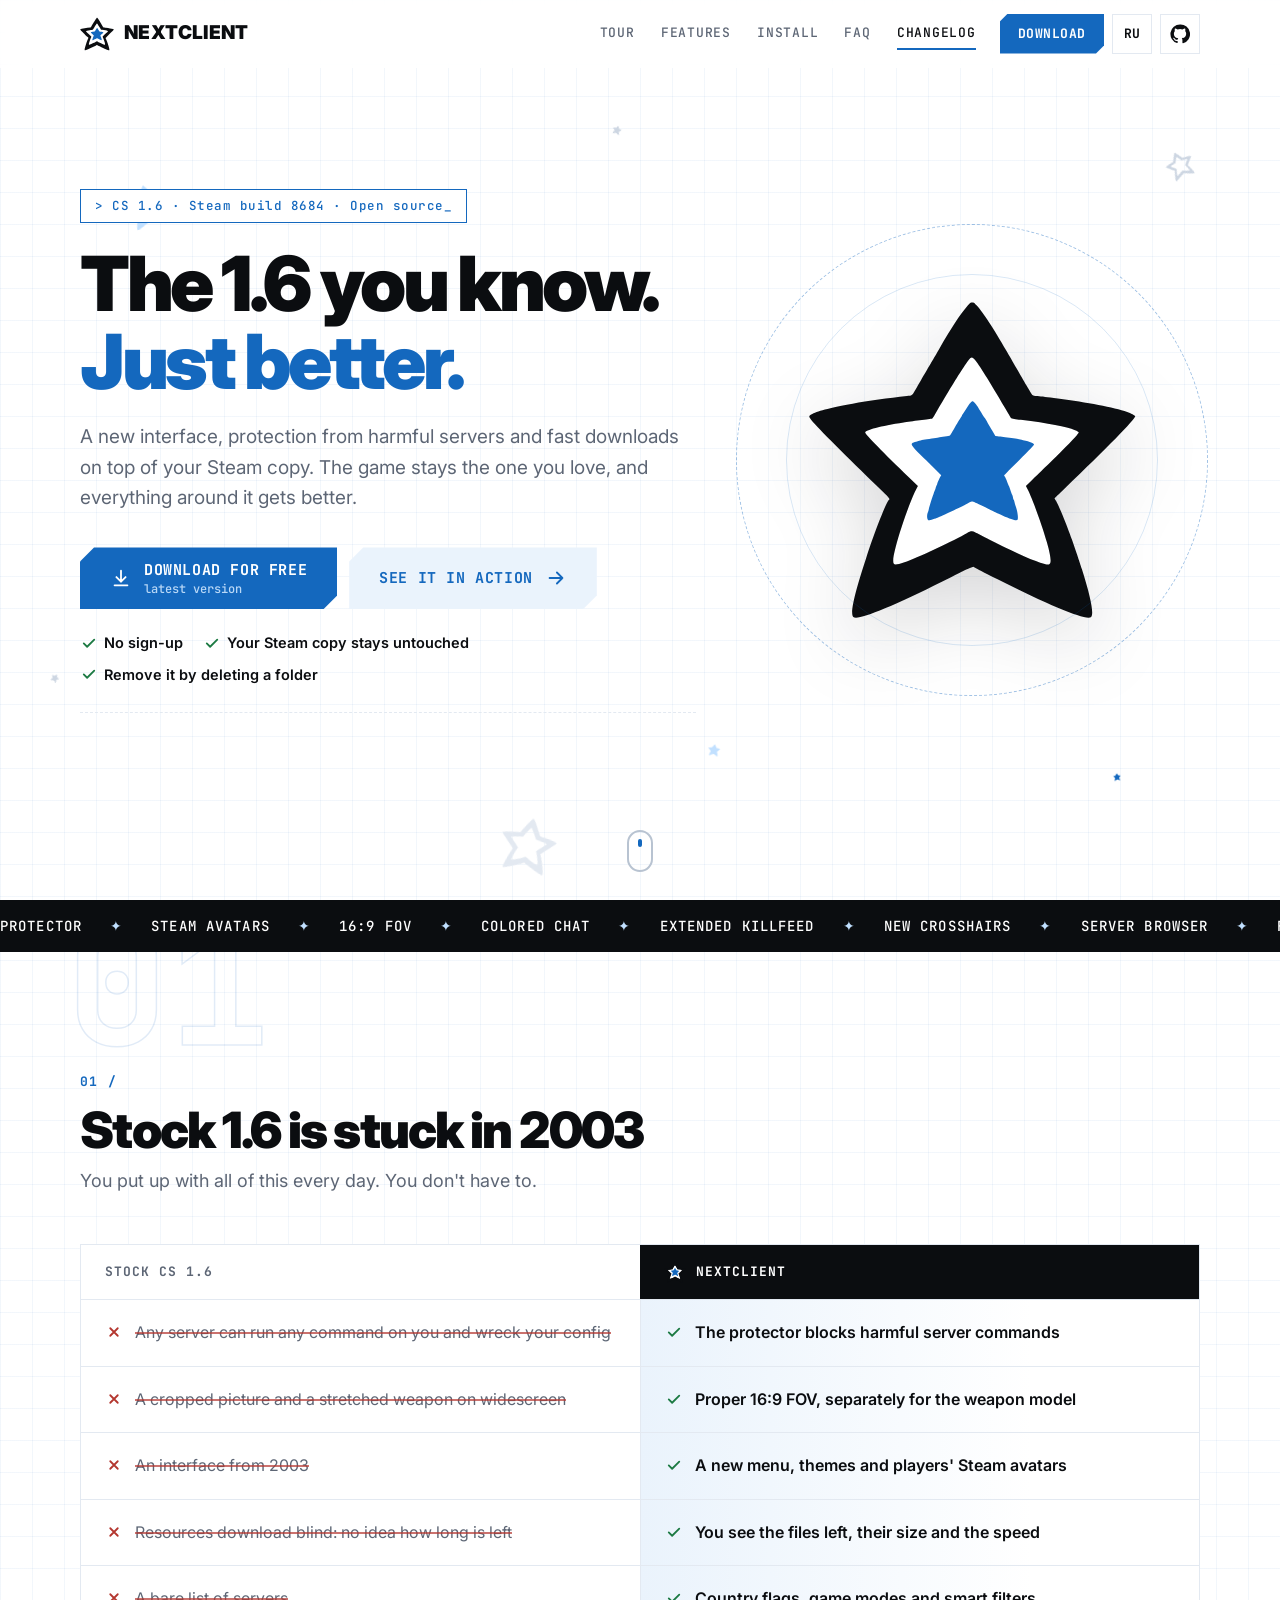
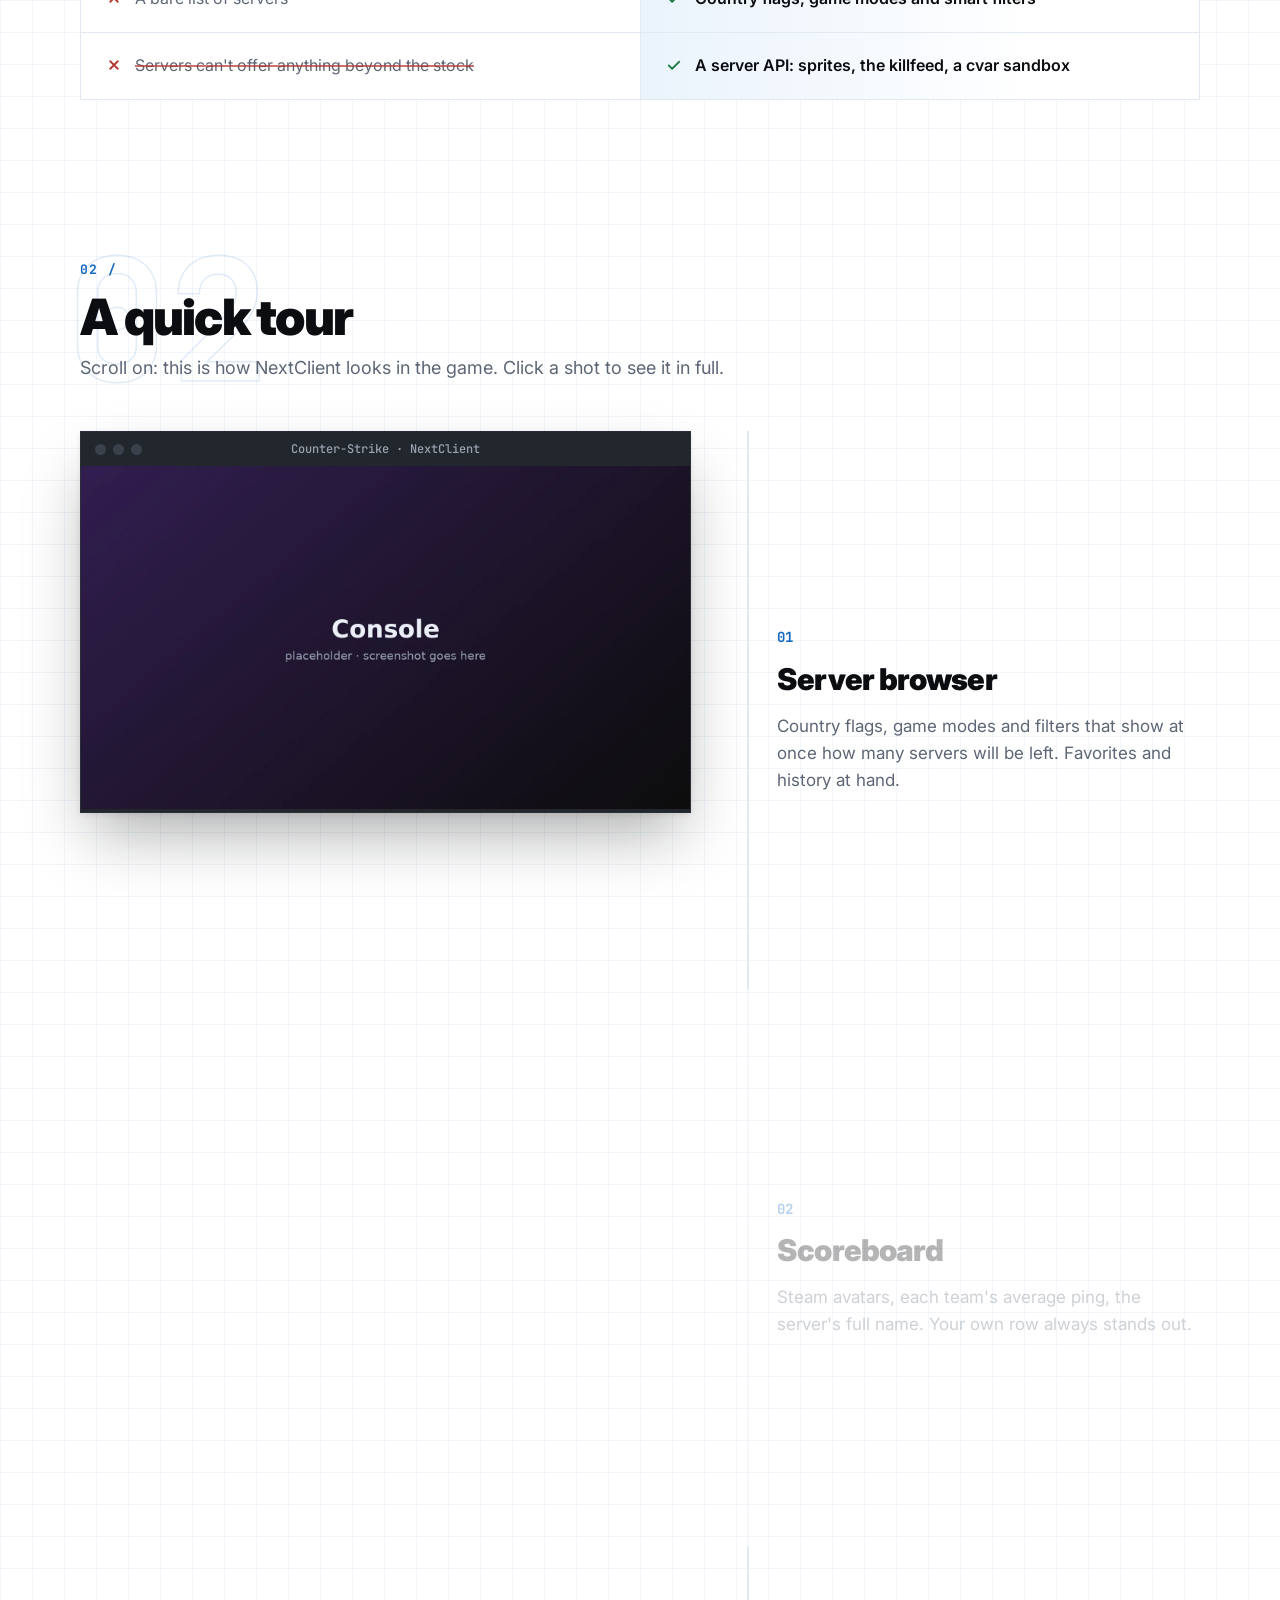
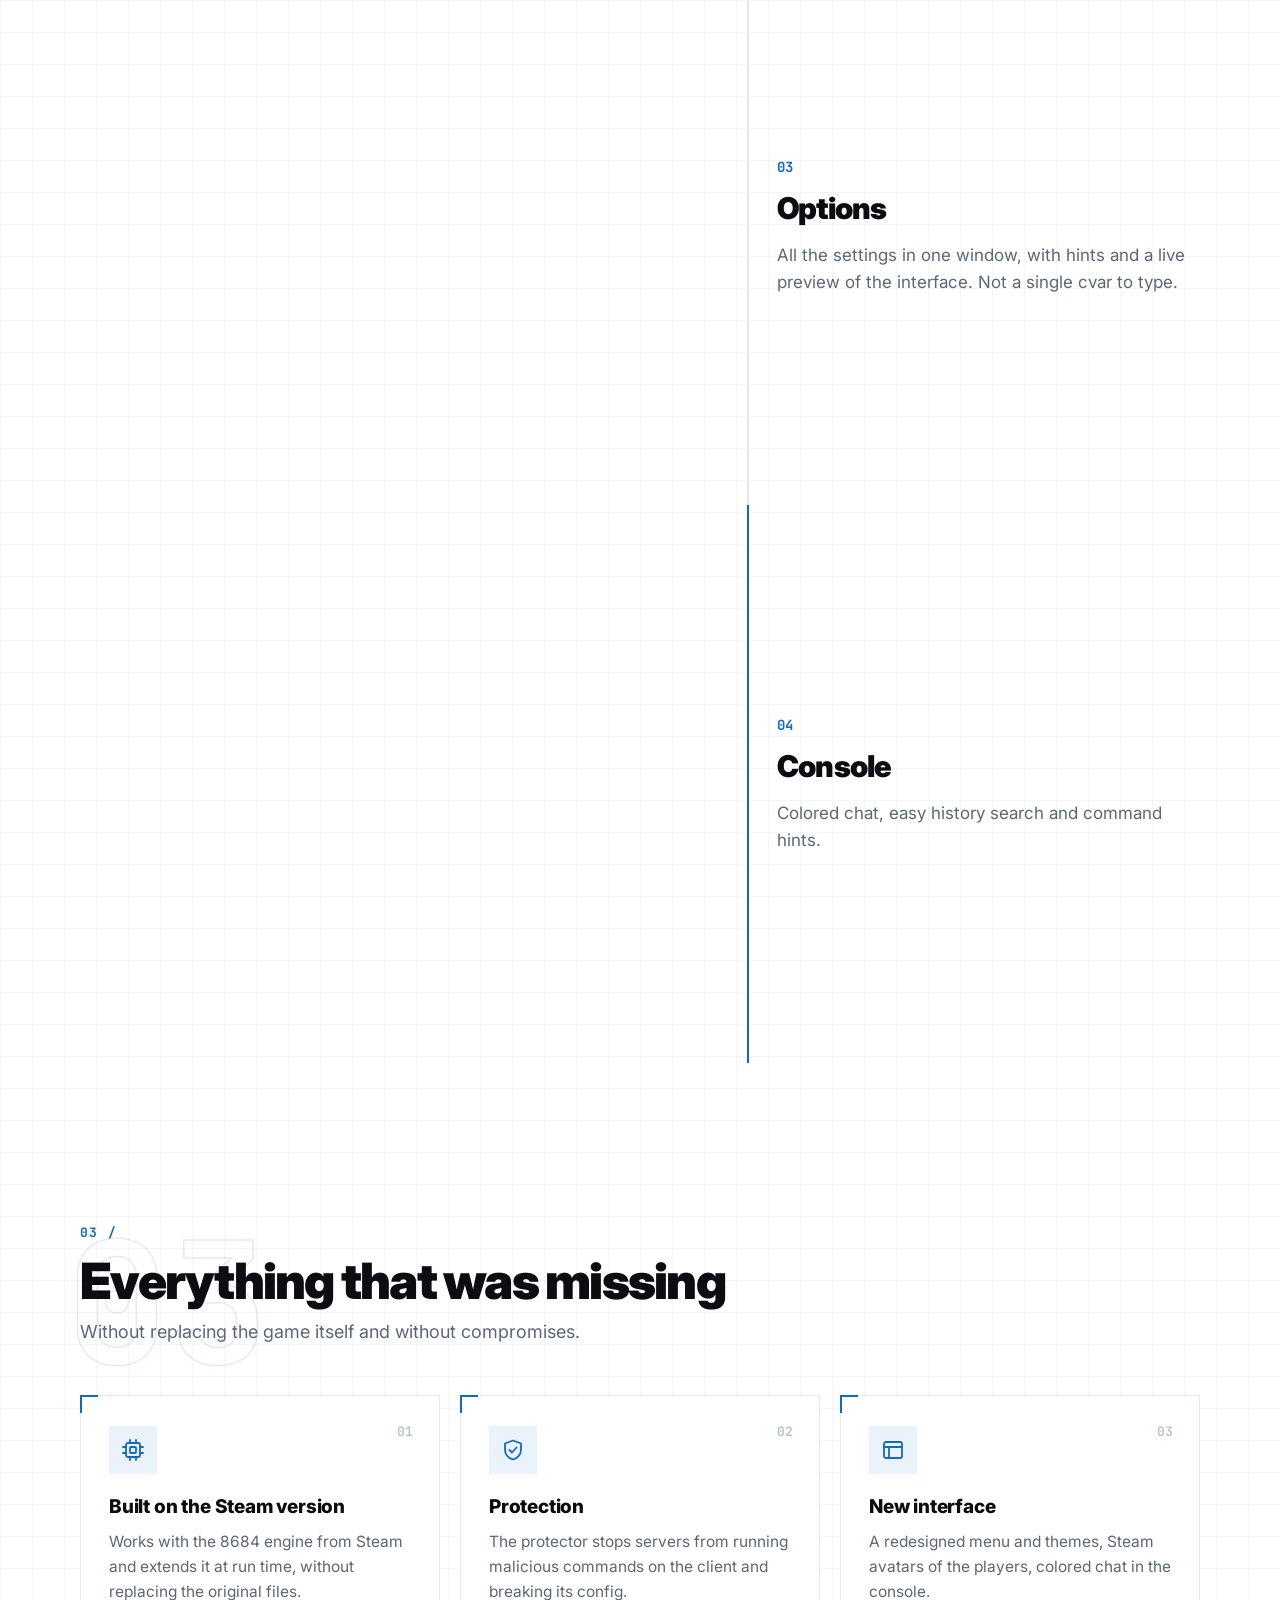
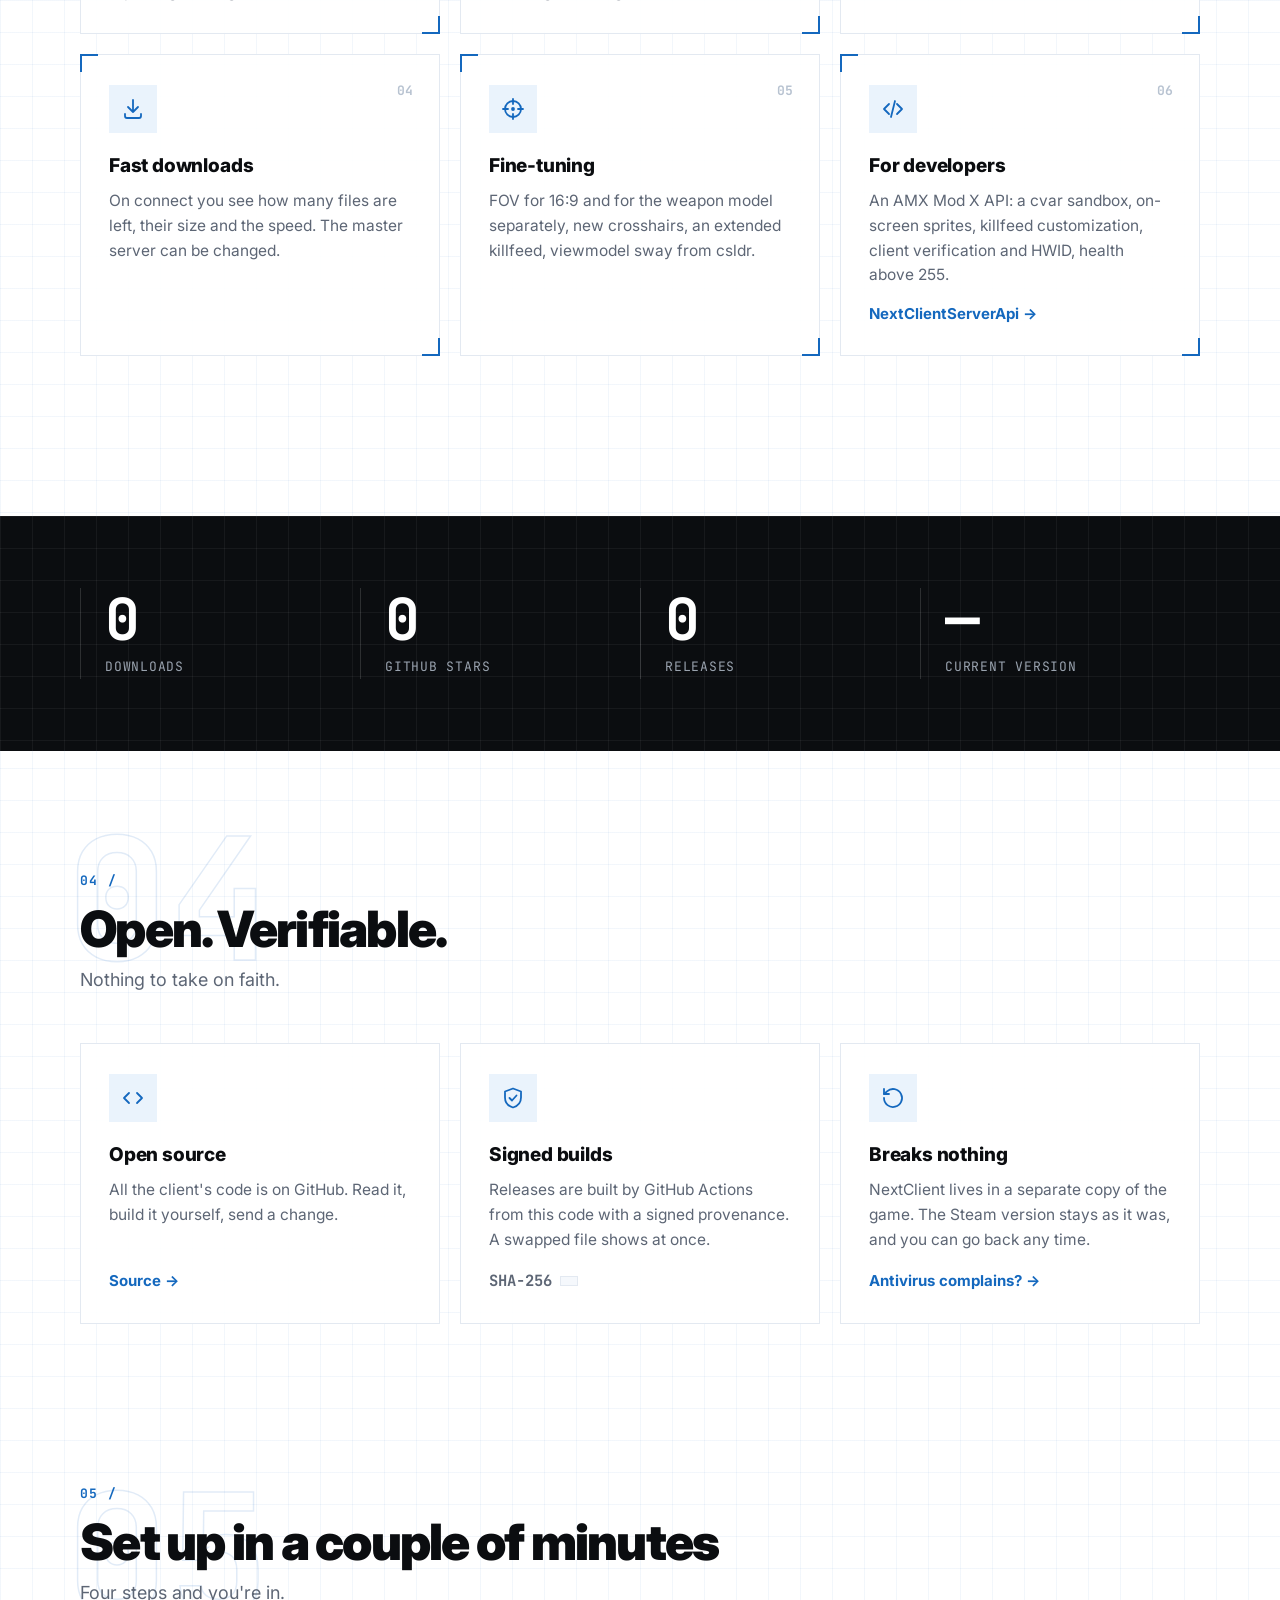
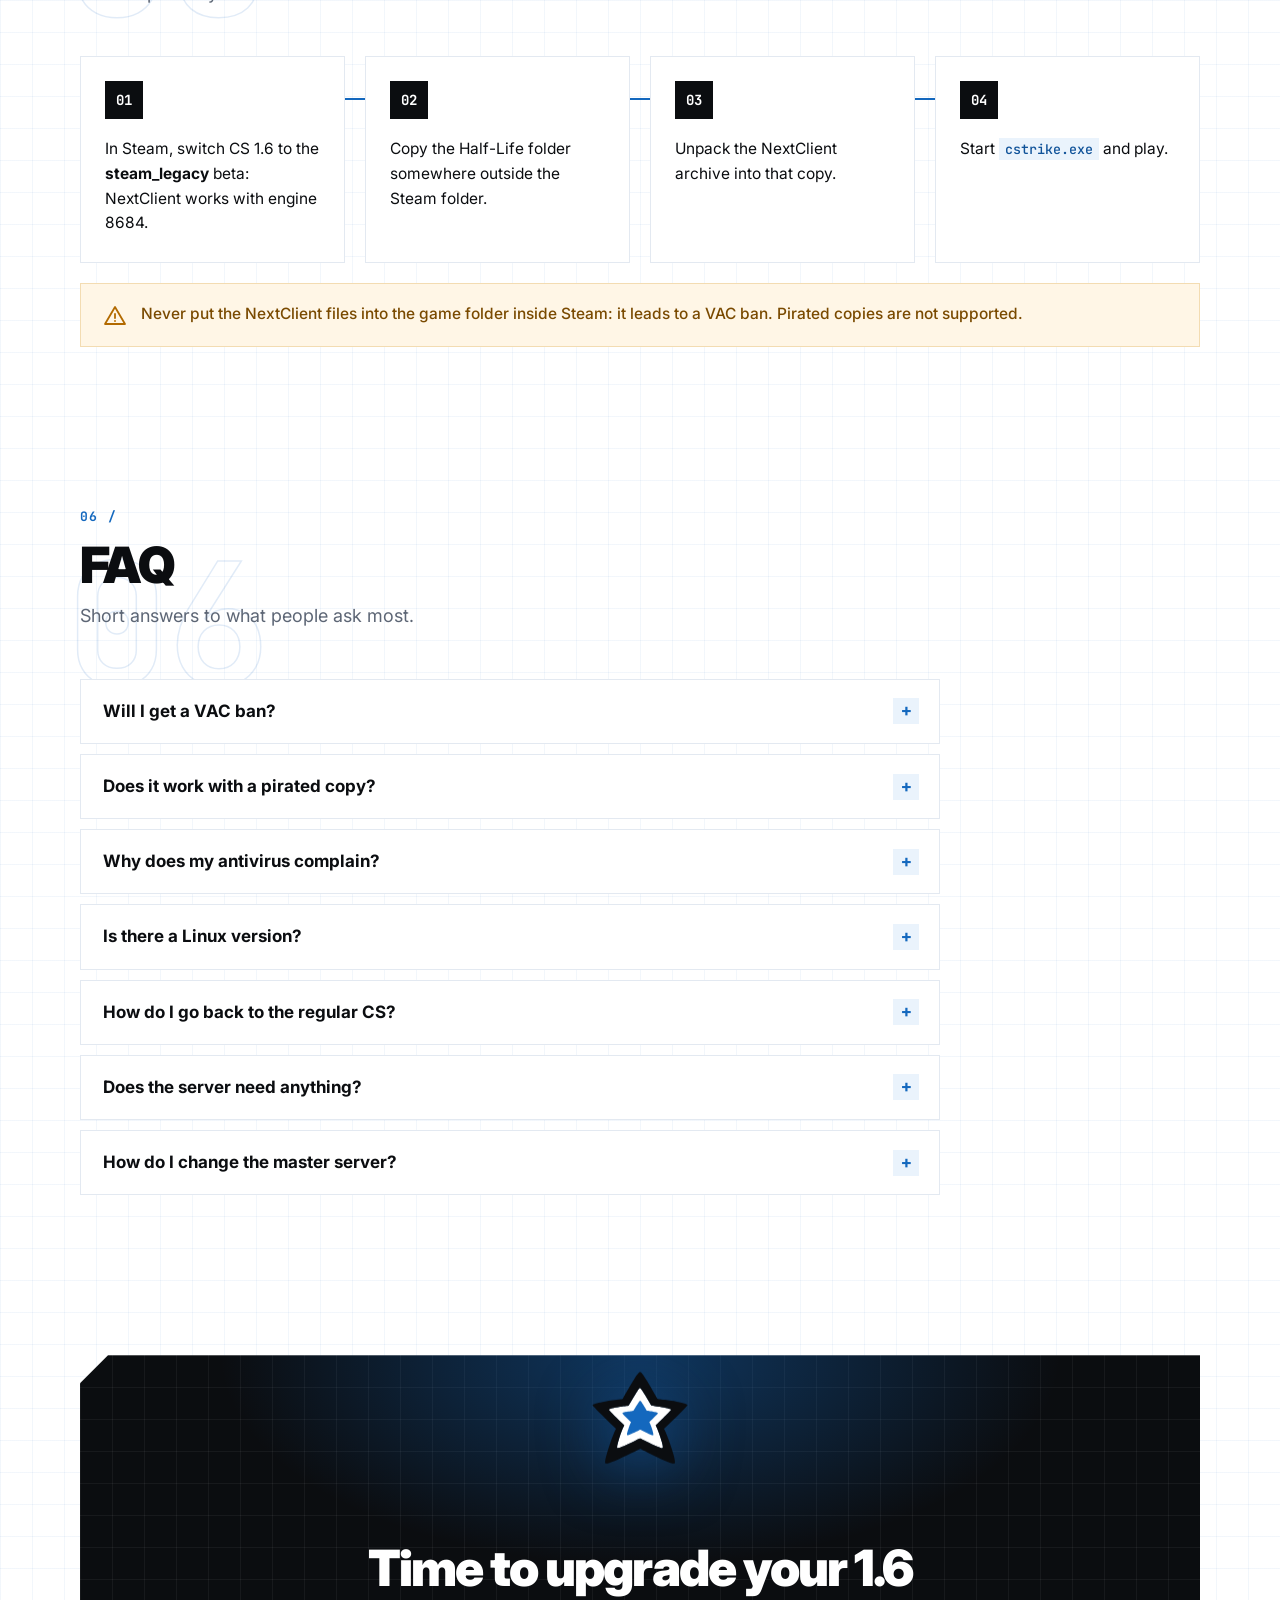
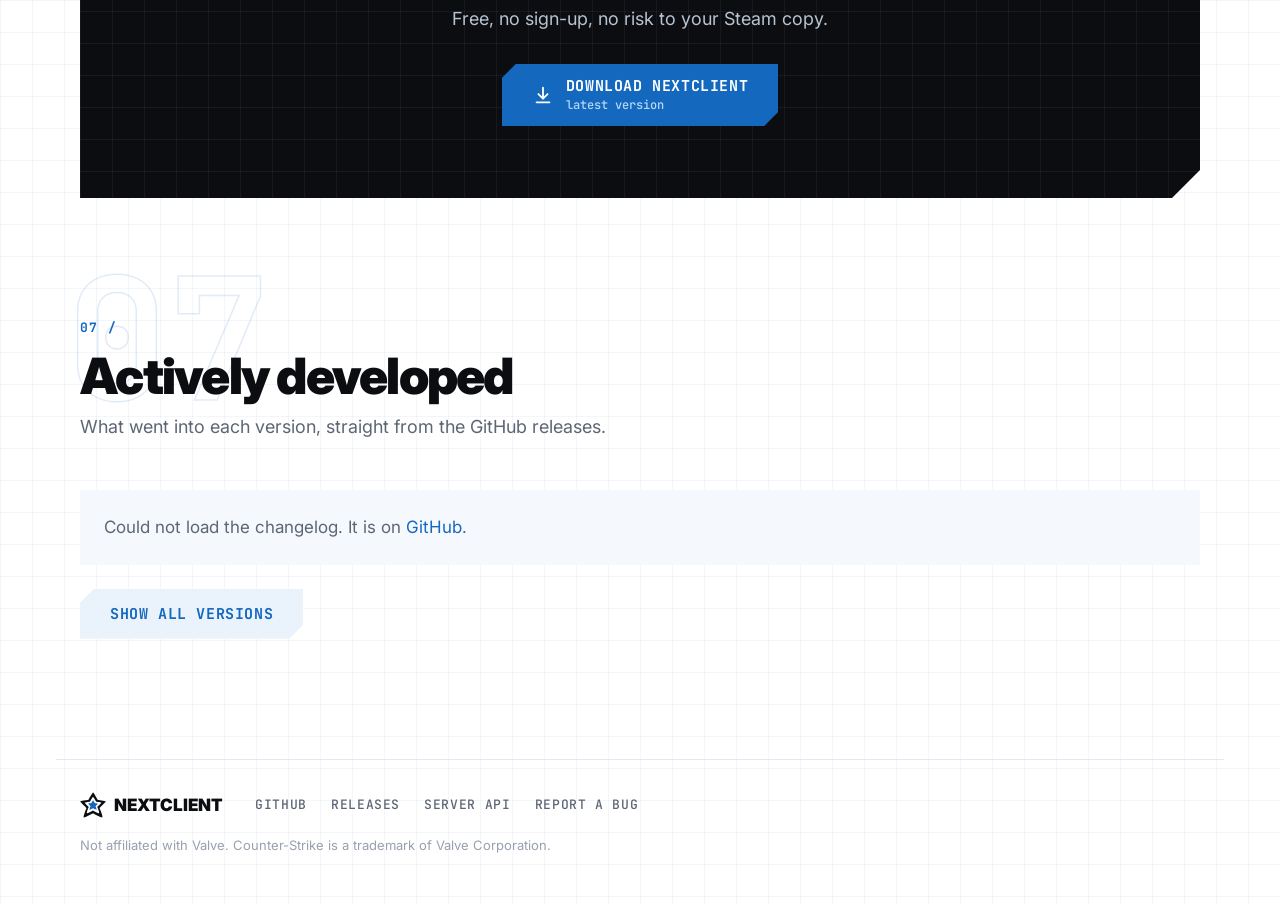
==== commit 3b5c4557: "fix: show the current version in the numbers instead of days since the update" ====
--- a/index.html
+++ b/index.html
@@ -268,7 +268,7 @@
         <div class="number"><b data-count="downloads">0</b><span><span lang="ru">скачиваний</span><span lang="en">downloads</span></span></div>
         <div class="number"><b data-count="stars">0</b><span><span lang="ru">звёзд на GitHub</span><span lang="en">GitHub stars</span></span></div>
         <div class="number"><b data-count="releases">0</b><span><span lang="ru">релизов</span><span lang="en">releases</span></span></div>
-        <div class="number"><b data-count="fresh">—</b><span data-fresh-label><span lang="ru">дней с обновления</span><span lang="en">days since the update</span></span></div>
+        <div class="number"><b data-version>—</b><span><span lang="ru">актуальная версия</span><span lang="en">current version</span></span></div>
       </div>
     </section>
 
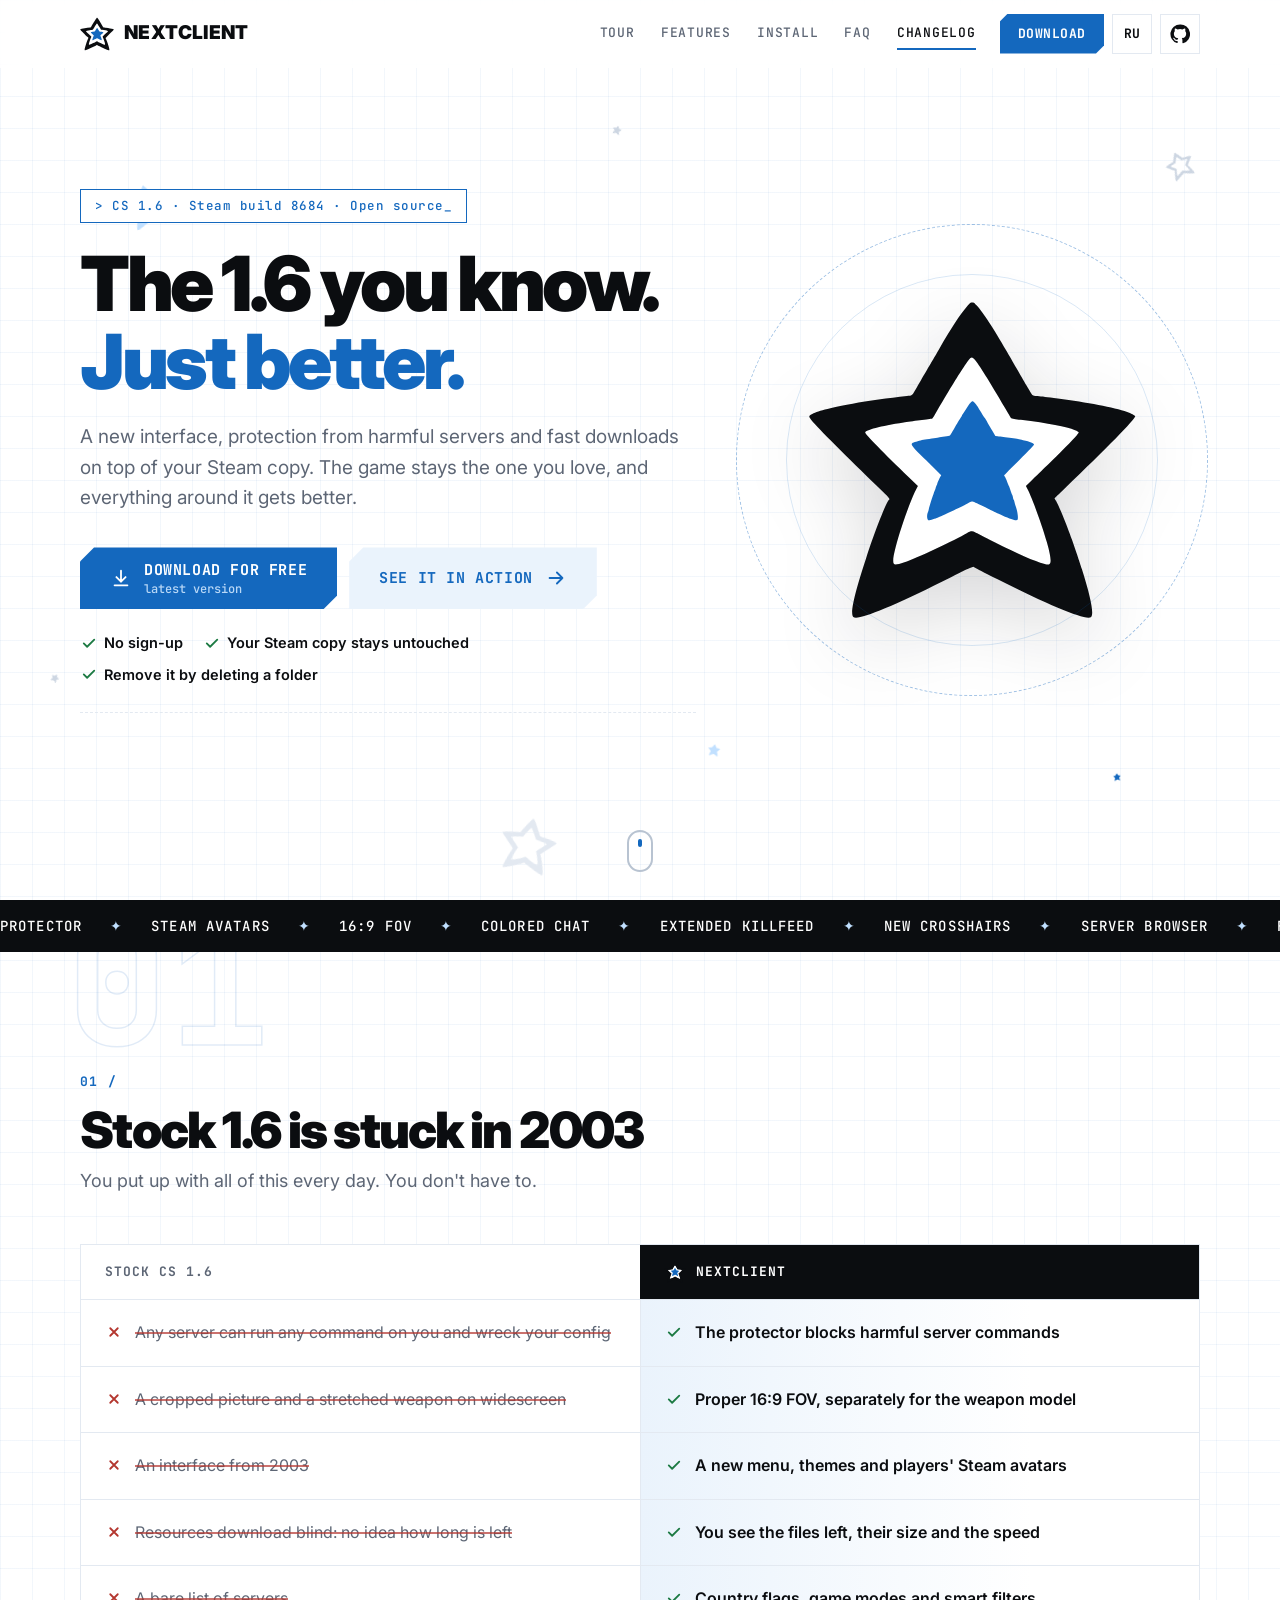
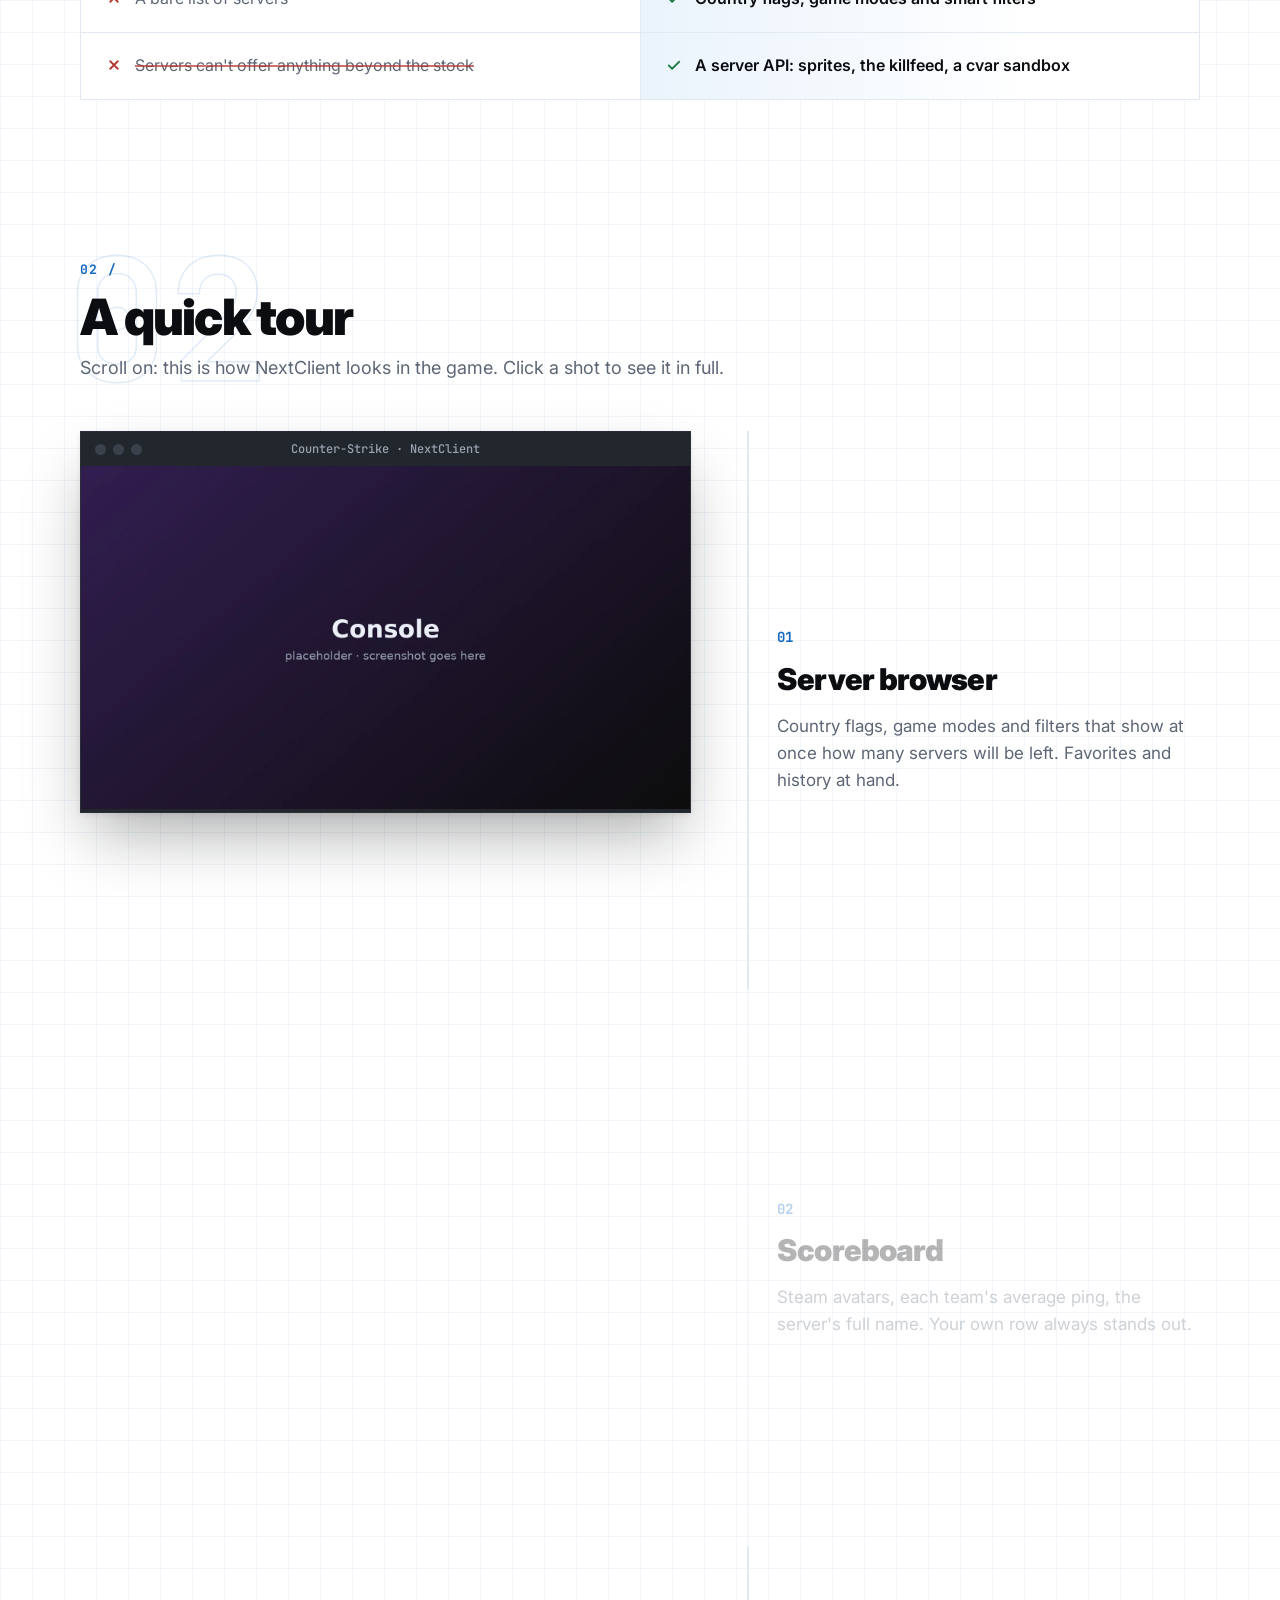
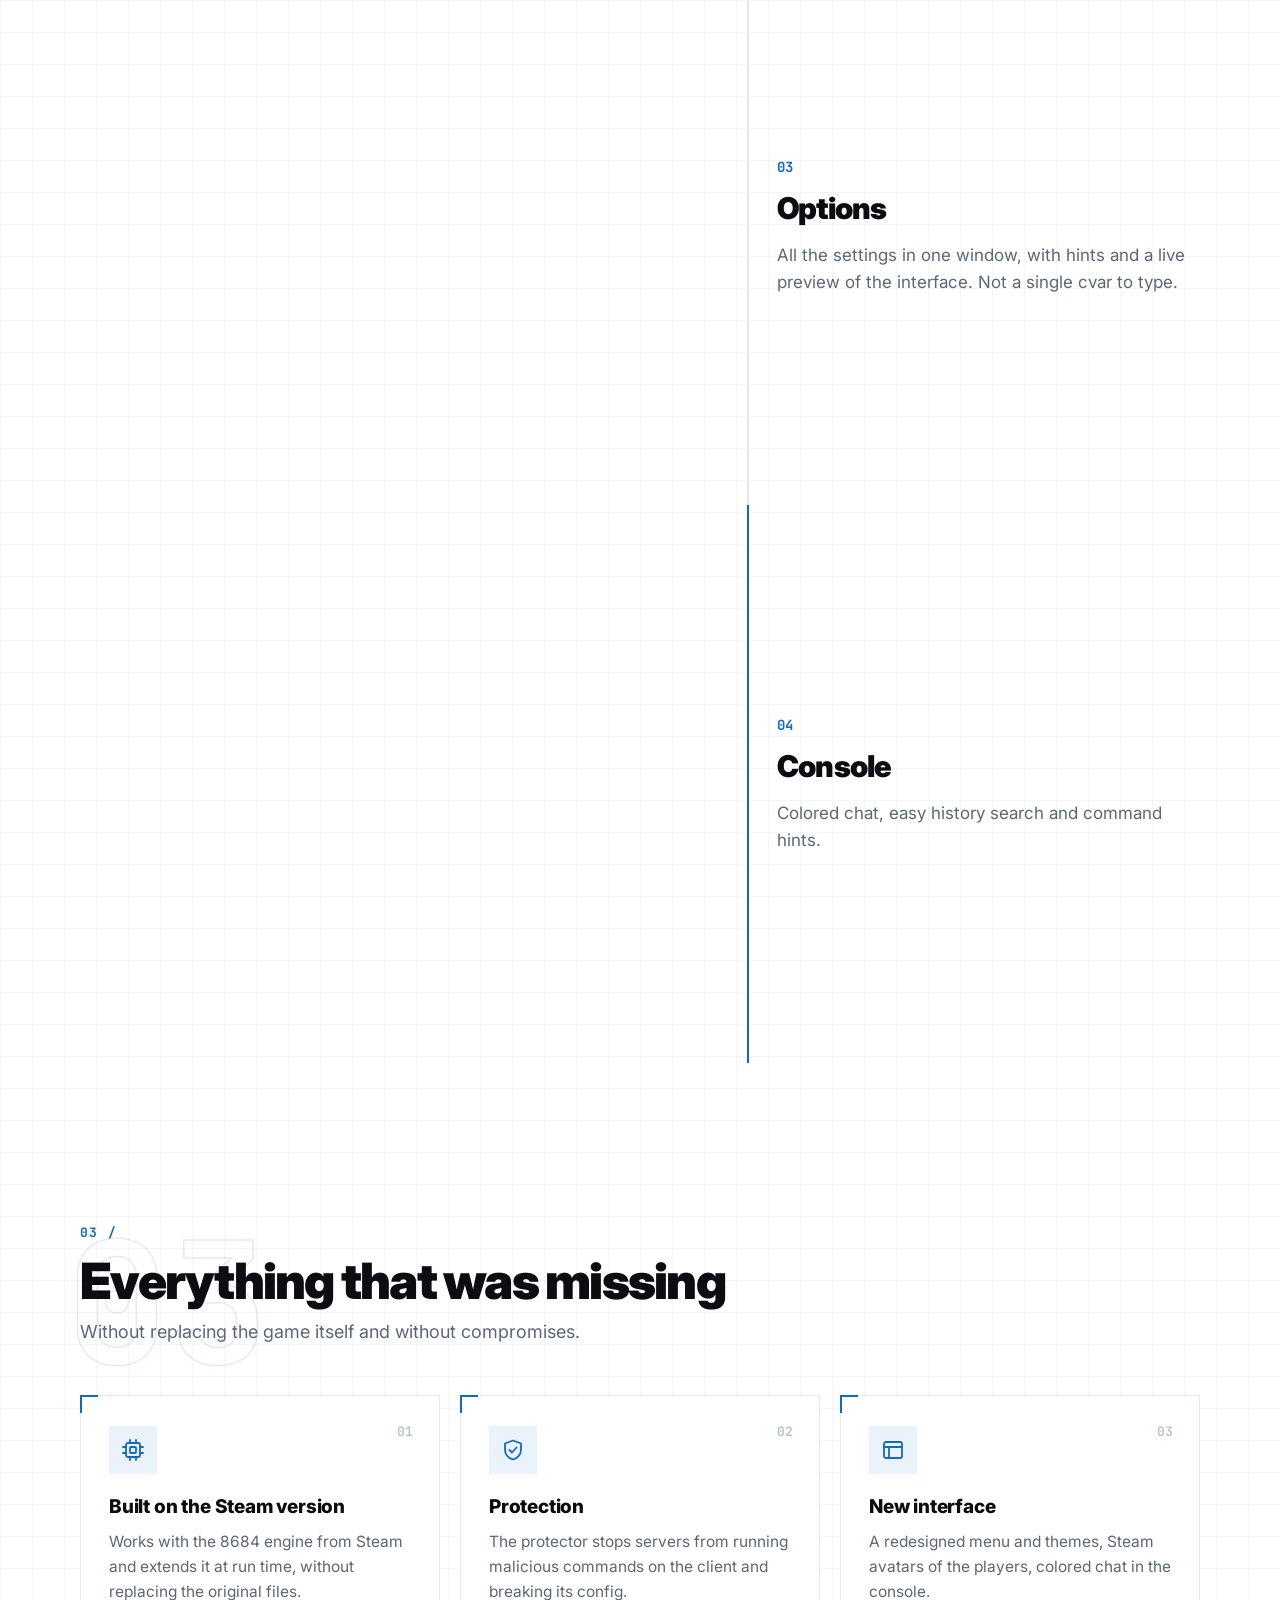
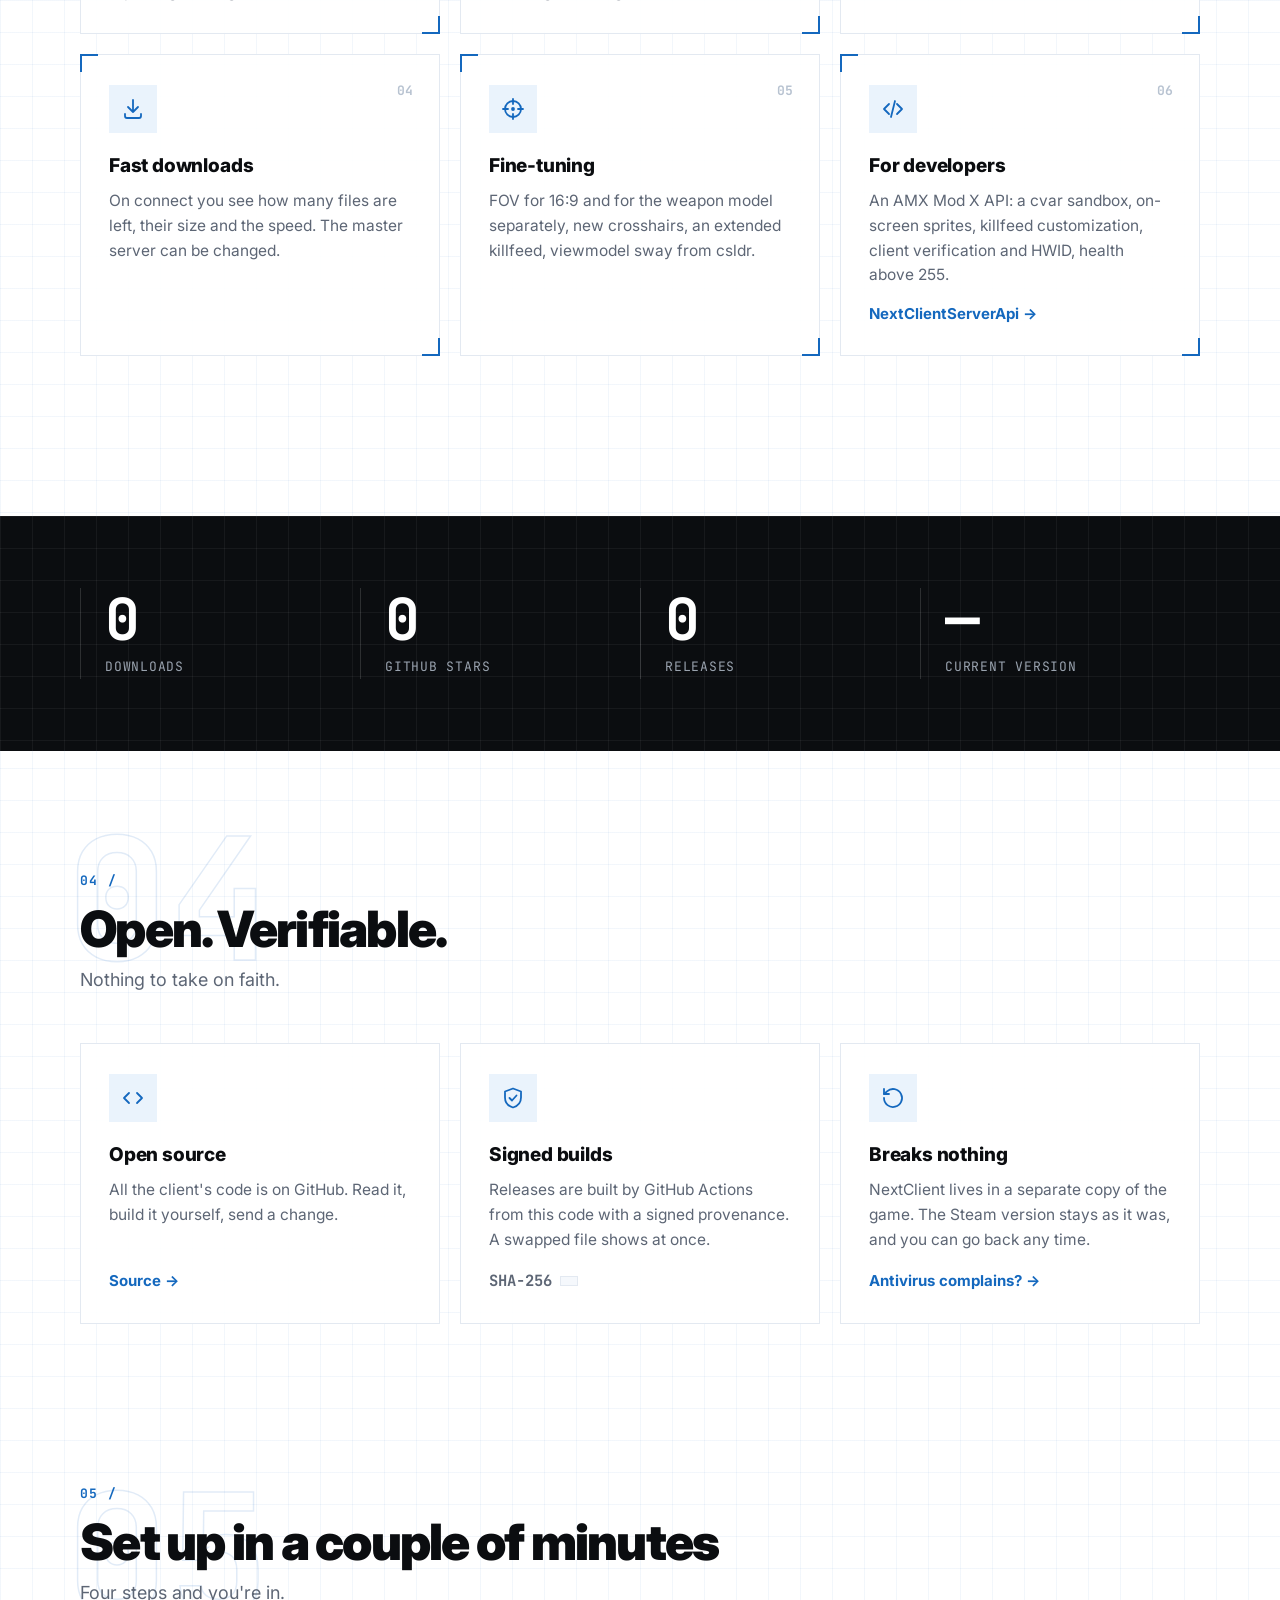
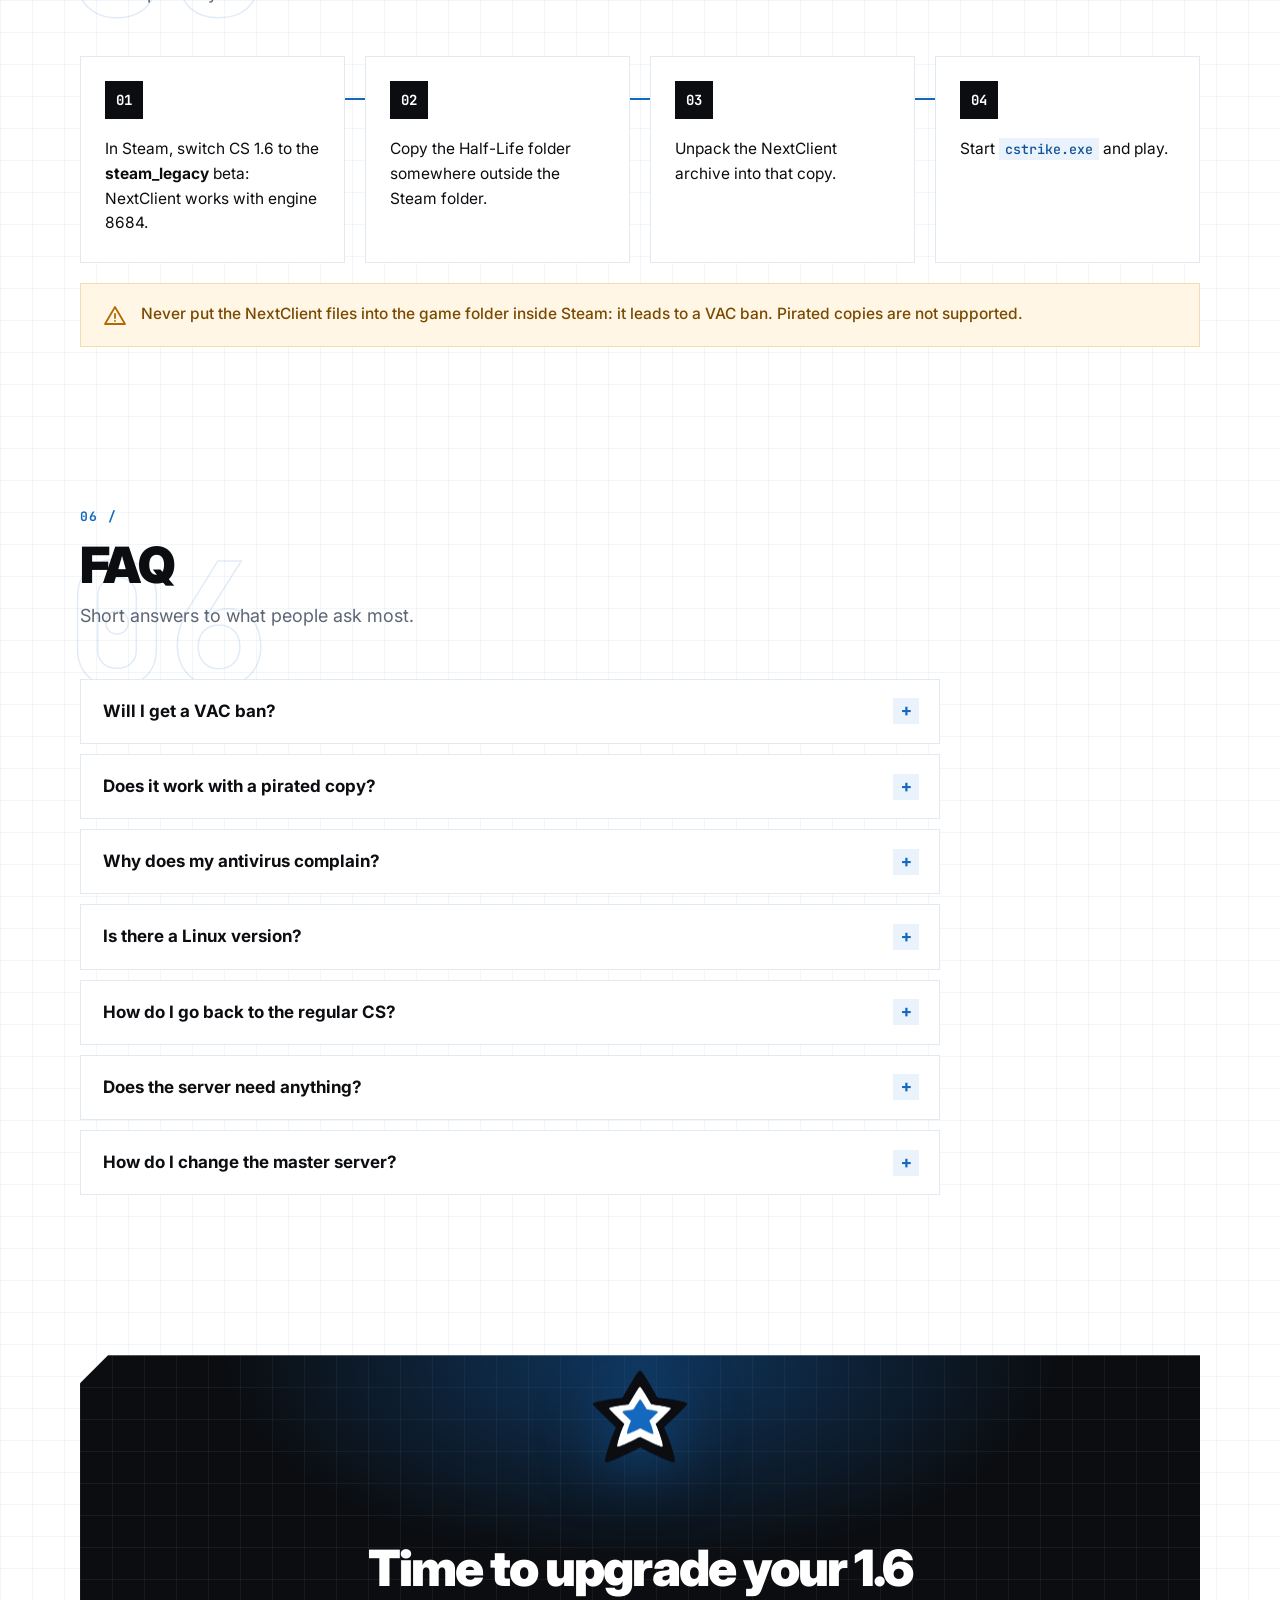
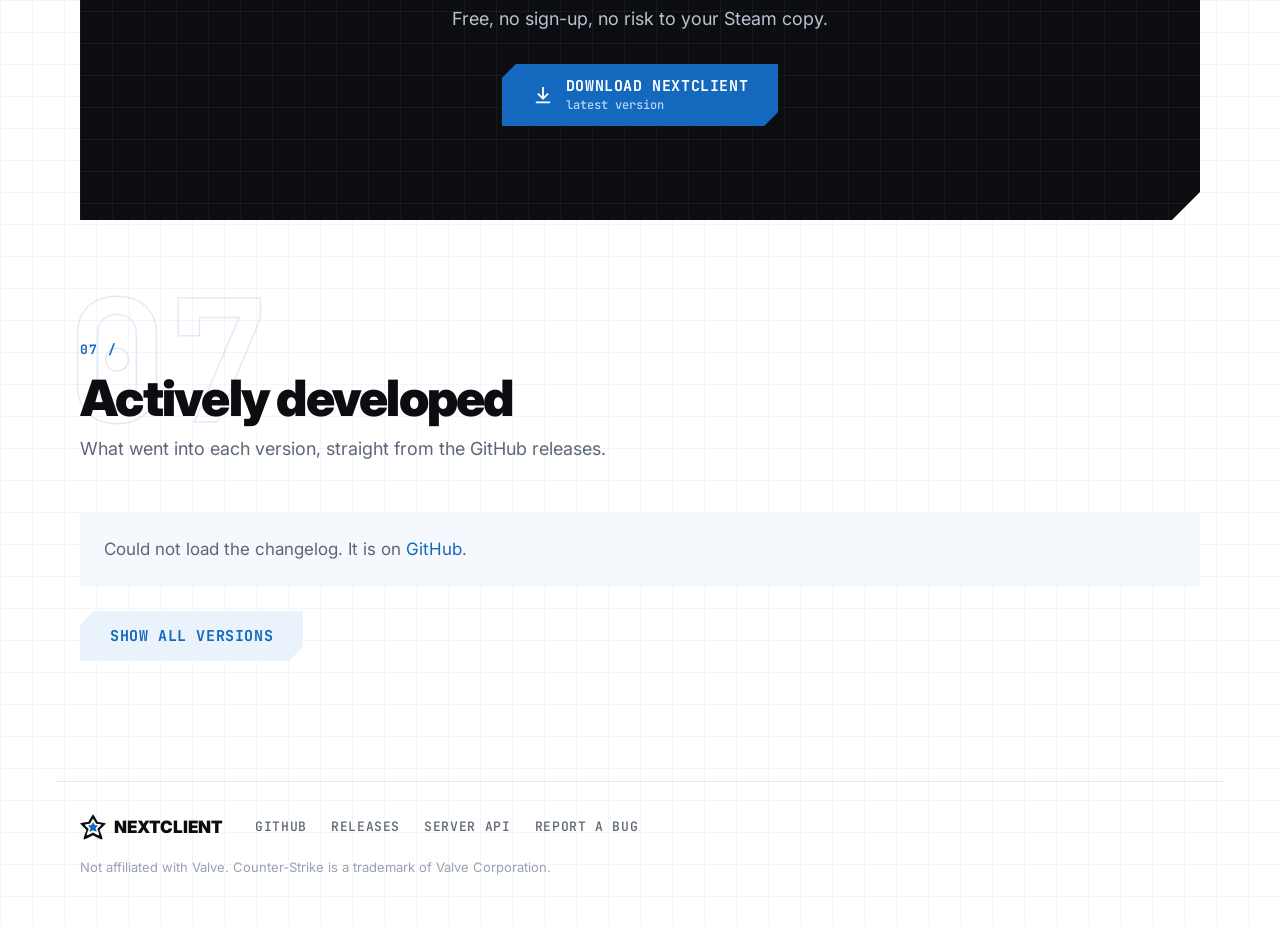
==== commit f48cd0bf: "fix: space out the stats line in the final call" ====
--- a/index.html
+++ b/index.html
@@ -391,7 +391,7 @@
             <span class="btn-meta" data-download-meta><span lang="ru">последняя версия</span><span lang="en">latest version</span></span>
           </span>
         </a>
-        <p class="final-proof" id="final-proof" hidden></p>
+        <p class="proof final-proof" id="final-proof" hidden></p>
       </div>
     </section>
 
--- a/assets/style.css
+++ b/assets/style.css
@@ -472,6 +472,13 @@
   font-size: 13px;
 }
 
+/* a dot between the parts; the live one has its green dot instead */
+.proof > span + span:not(.live)::before {
+  content: "·";
+  margin-right: 16px;
+  color: #b8c3d1;
+}
+
 .proof b {
   color: var(--ink);
   font-weight: 700;
@@ -1308,9 +1315,11 @@
 }
 
 .final-proof {
-  margin: 18px 0 0 !important;
+  justify-content: center;
+  margin: 22px 0 0 !important;
+  padding-top: 0;
+  border-top: 0;
   color: #9aa3af !important;
-  font-family: var(--mono);
   font-size: 13px !important;
 }
 
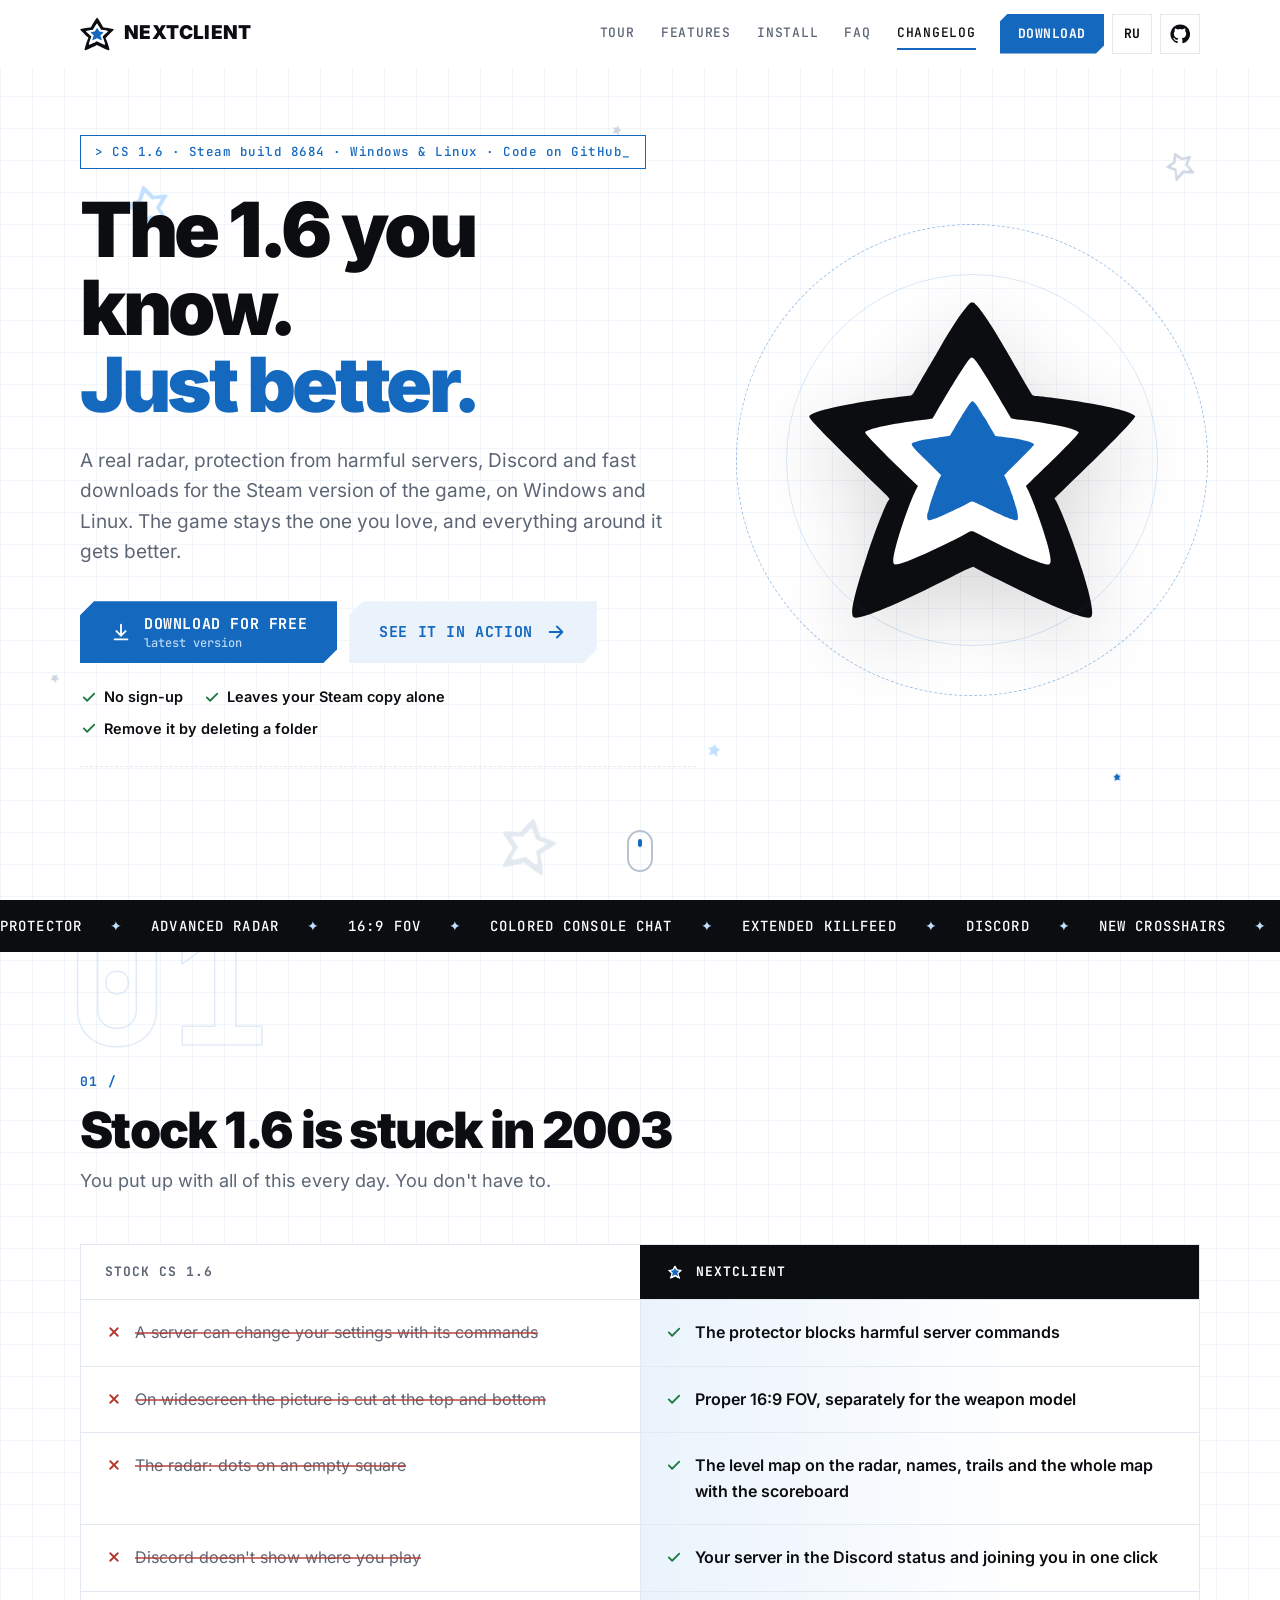
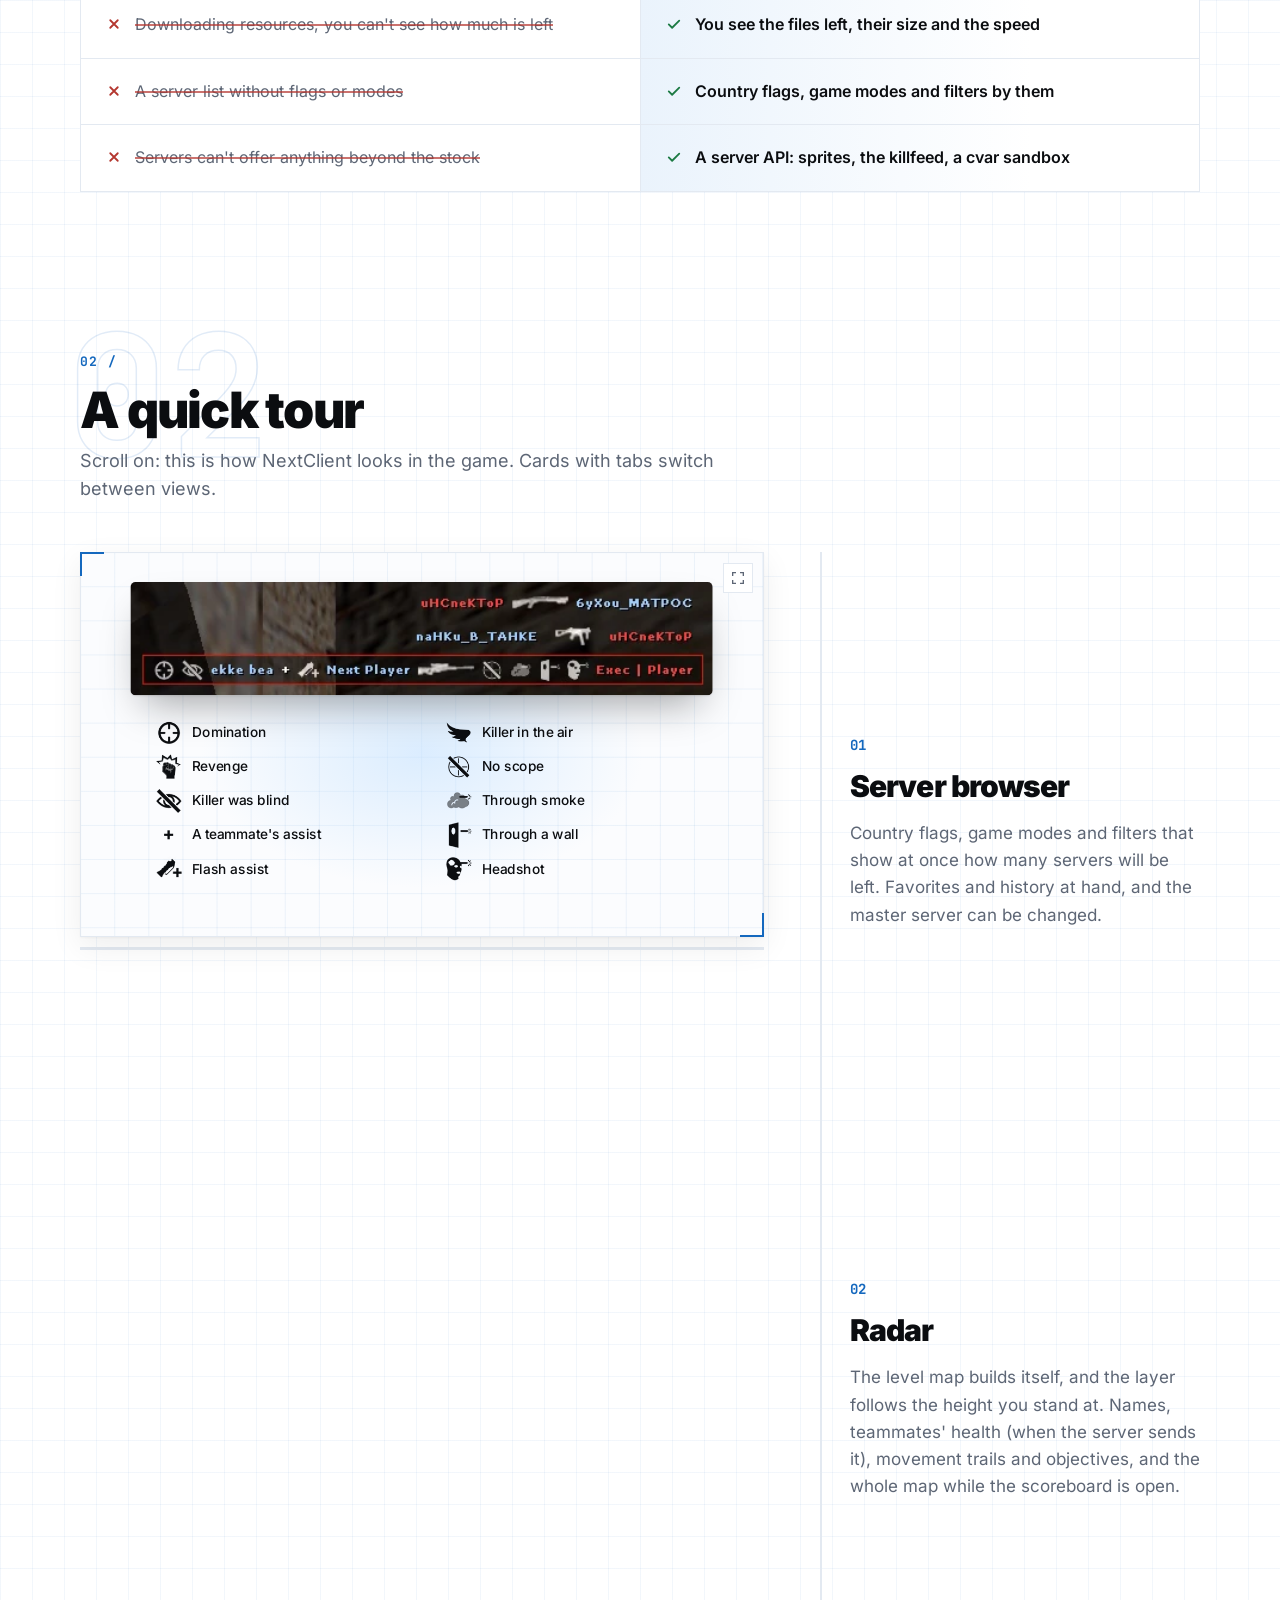
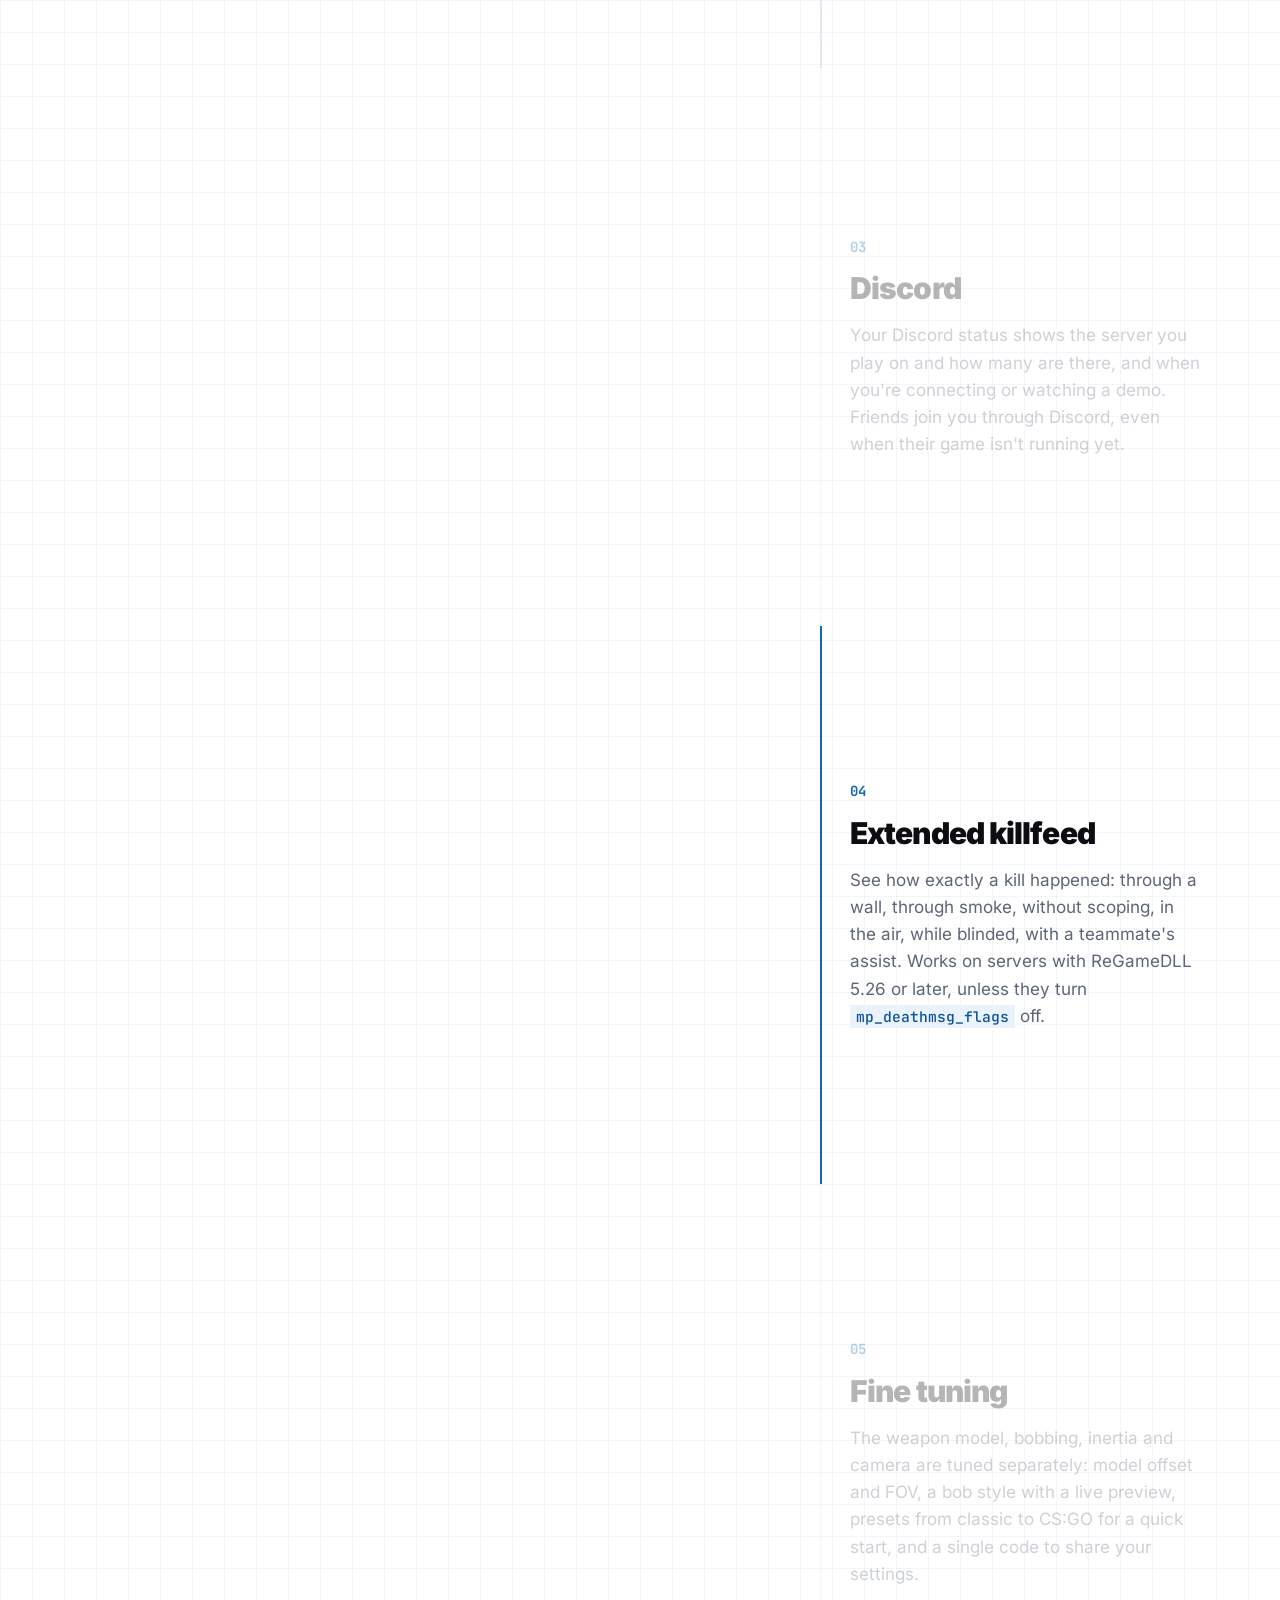
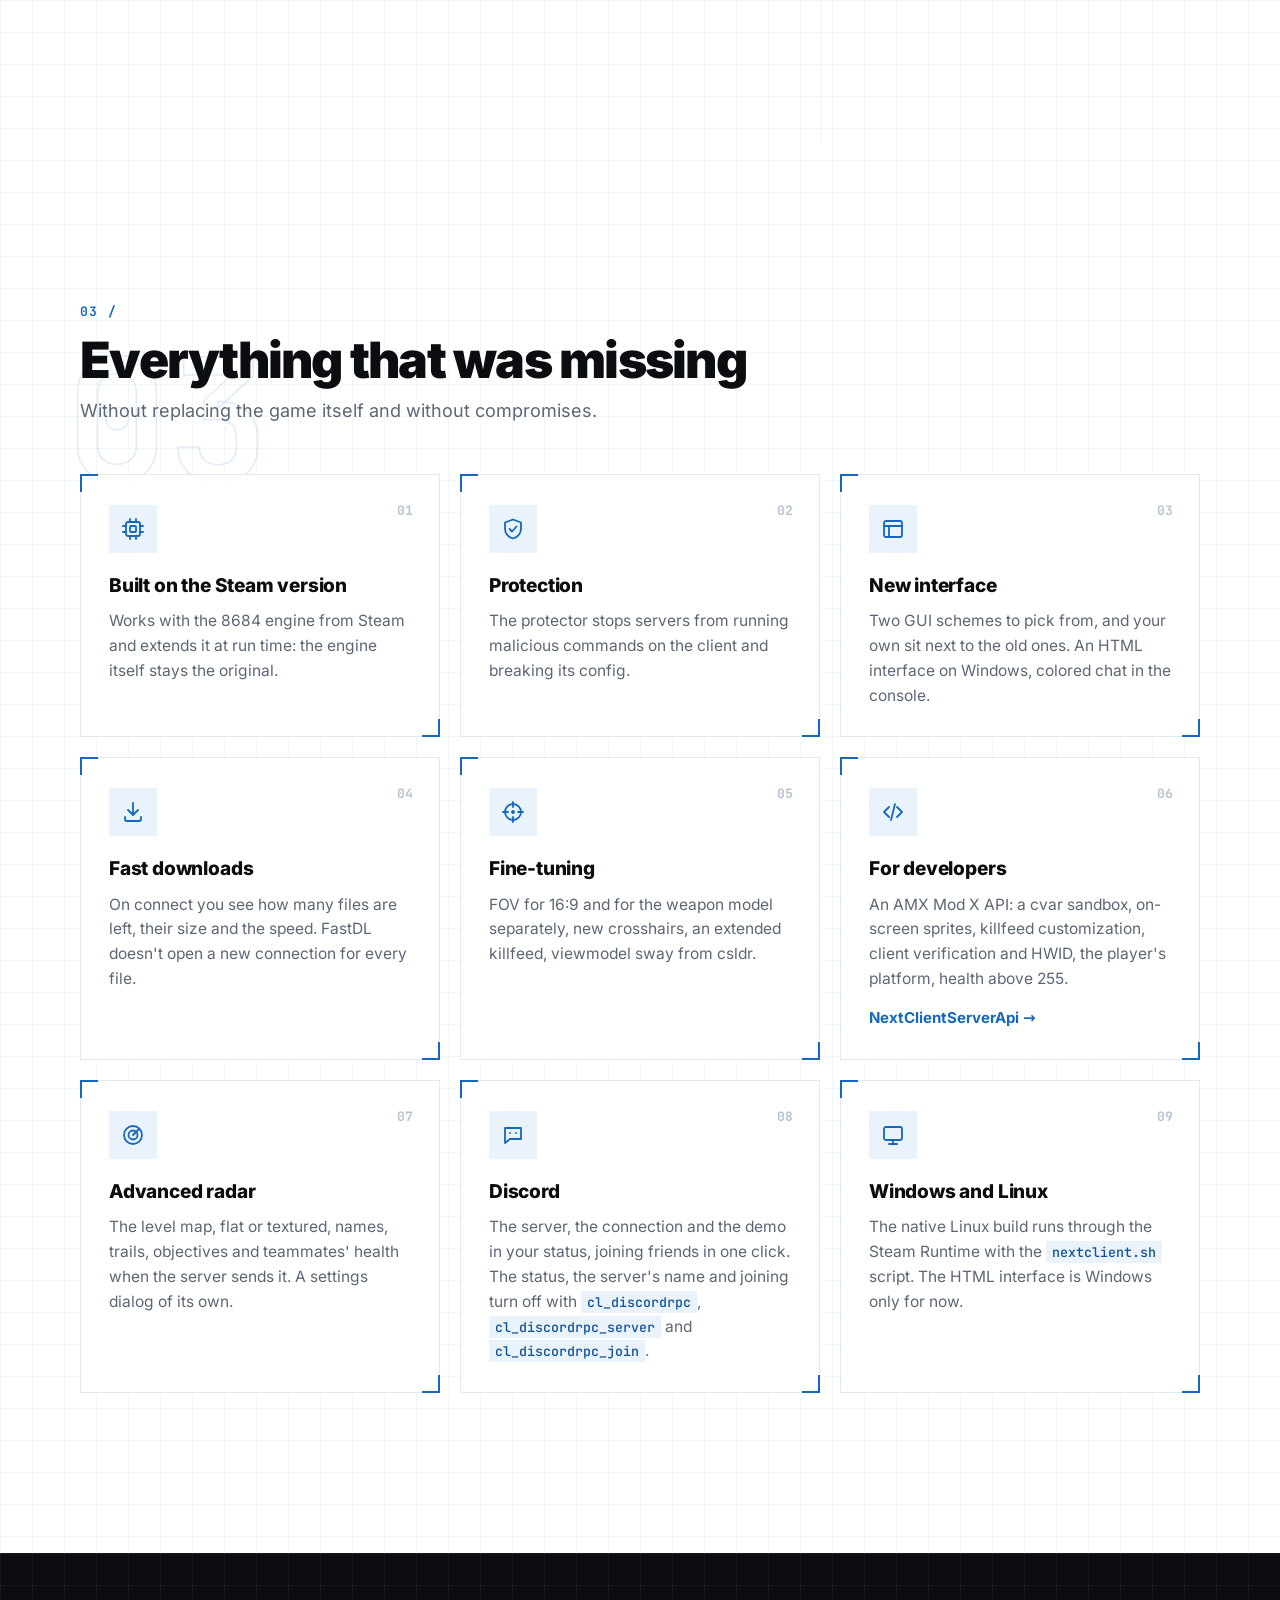
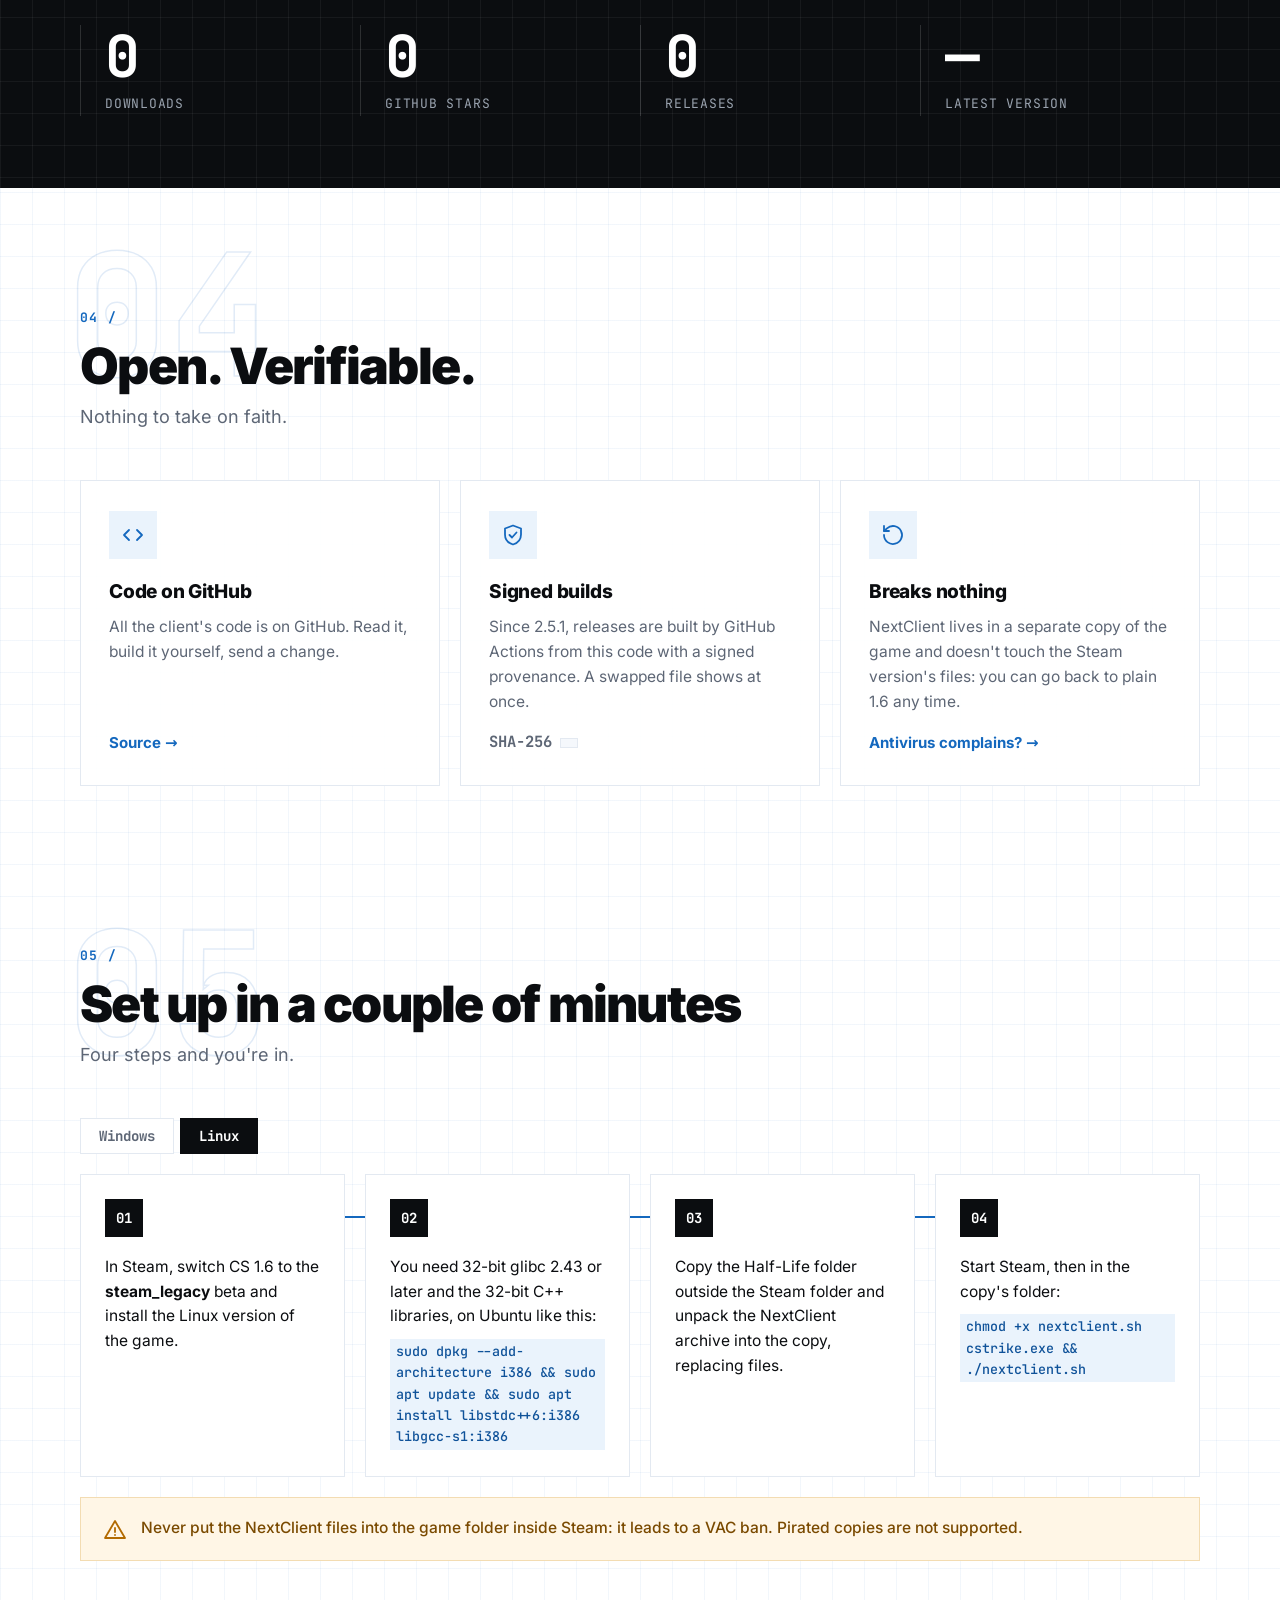
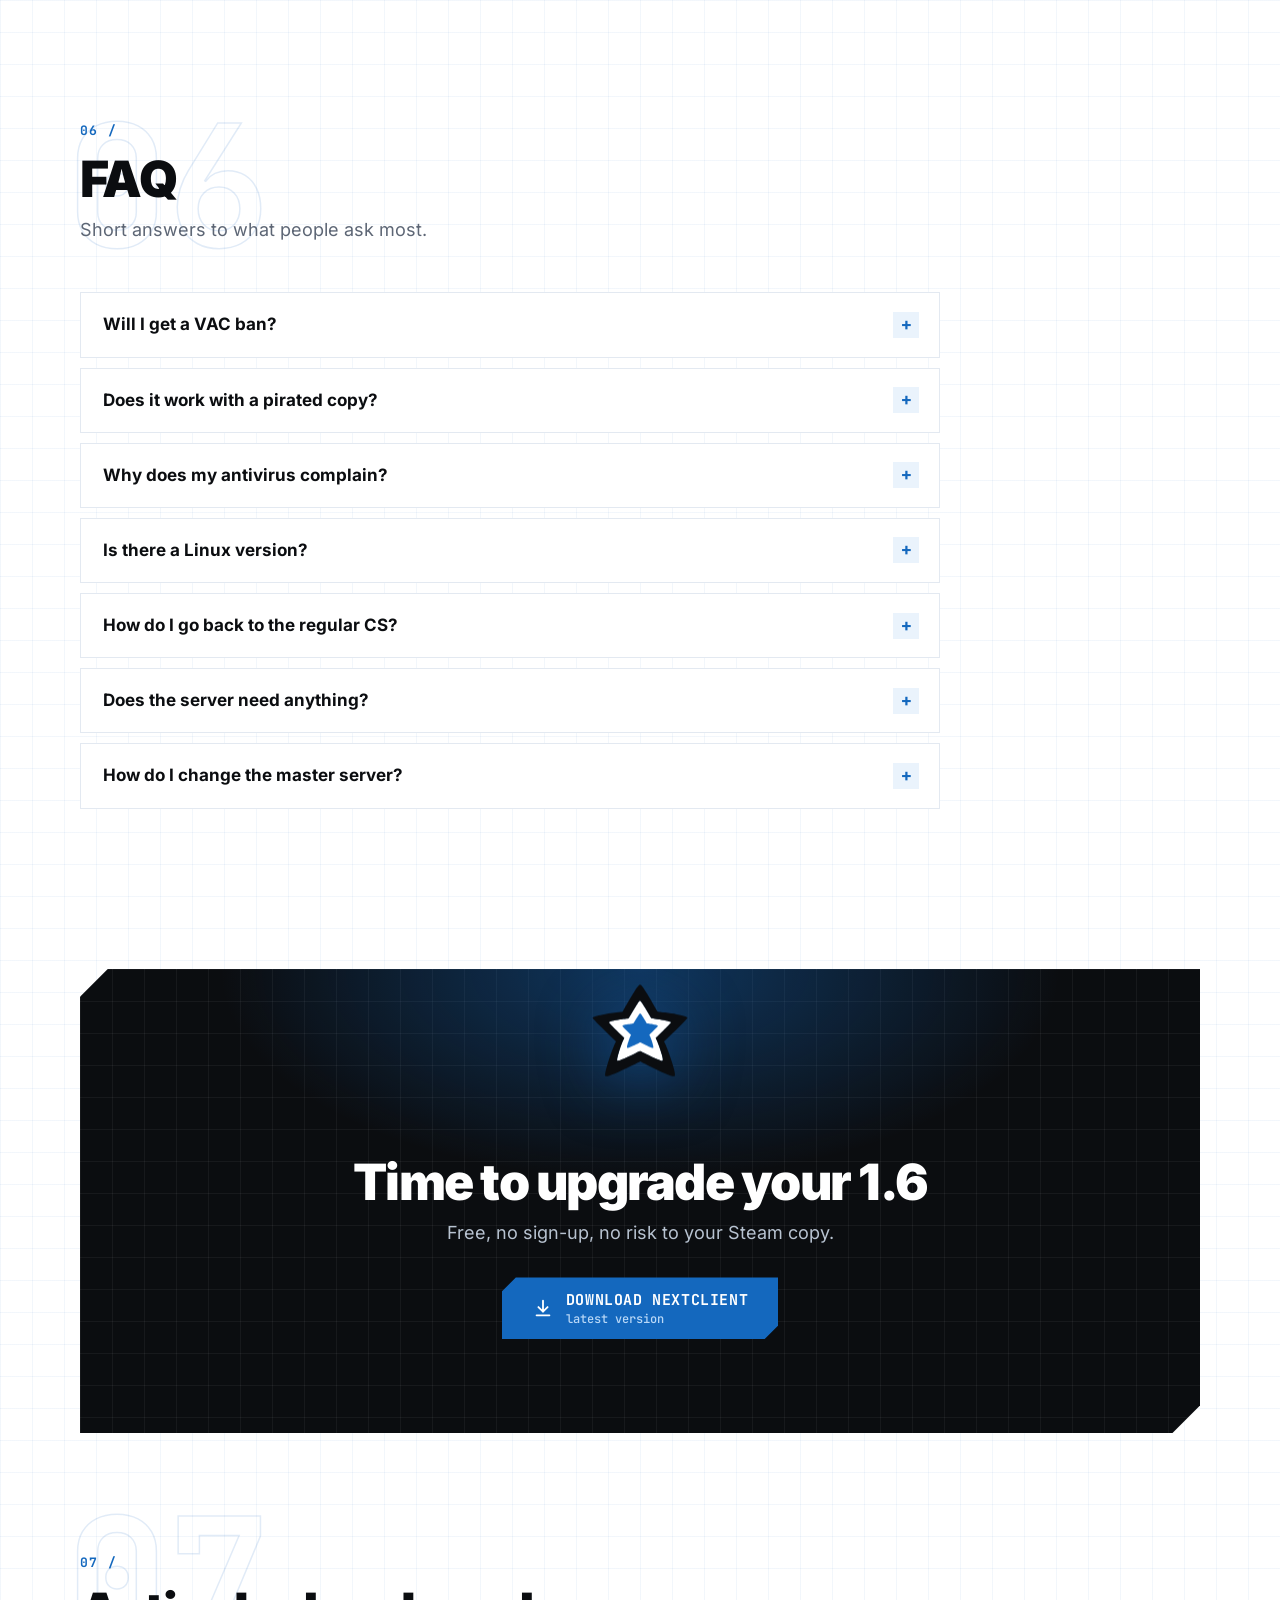
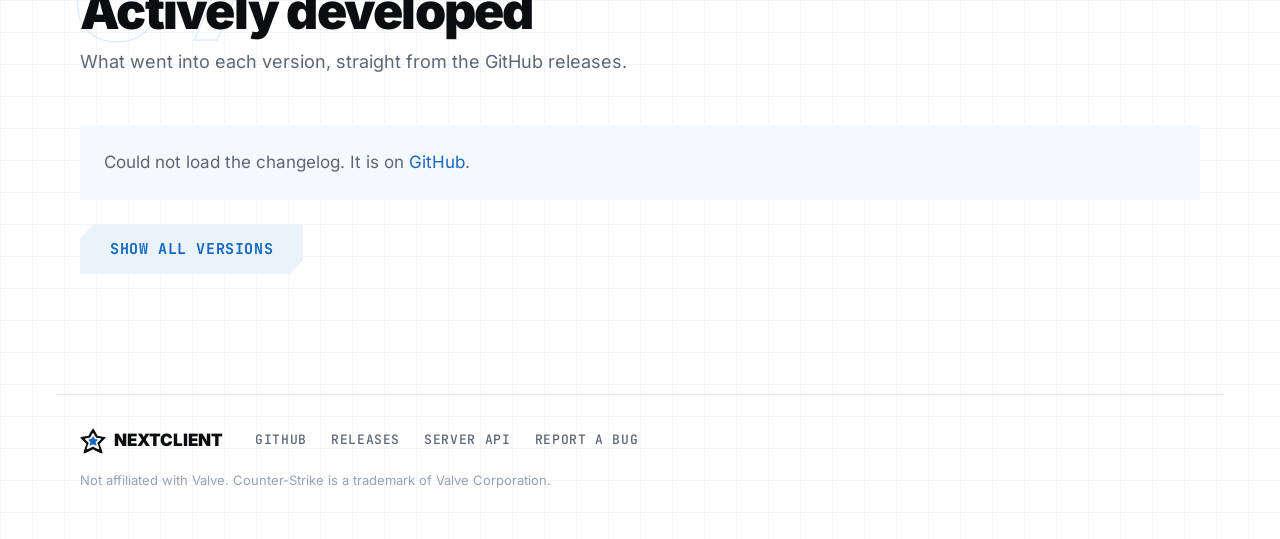
==== commit 3a409da6: "feat: redo the tour as boards of real game UI Each step is now a light board in the site's look: cri" ====
--- a/index.html
+++ b/index.html
@@ -4,20 +4,18 @@
   <meta charset="utf-8">
   <meta name="viewport" content="width=device-width, initial-scale=1">
   <title>NextClient — клиент Counter-Strike 1.6</title>
-  <meta name="description" content="NextClient — модификация Counter-Strike 1.6 на базе Steam-версии 8684: новый интерфейс, защита от вредоносных команд, расширенные настройки и API для серверов.">
+  <meta name="description" content="NextClient — модификация Counter-Strike 1.6 на базе Steam-версии 8684 для Windows и Linux: расширенный радар, защита от вредоносных команд, интеграция с Discord, расширенные настройки и API для серверов.">
   <meta property="og:title" content="NextClient">
-  <meta property="og:description" content="A modern Counter-Strike 1.6 client built on the Steam version 8684.">
+  <meta property="og:description" content="A modern Counter-Strike 1.6 client for Windows and Linux, built on the Steam version 8684.">
   <meta property="og:type" content="website">
-  <meta property="og:image" content="assets/og.png">
+  <meta property="og:url" content="https://cs-nextclient.github.io/NextClient/">
+  <meta property="og:image" content="https://cs-nextclient.github.io/NextClient/assets/og.jpg">
   <meta property="og:image:width" content="1200">
   <meta property="og:image:height" content="630">
   <meta name="twitter:card" content="summary_large_image">
   <meta name="theme-color" content="#ffffff">
   <link rel="icon" href="assets/logo.svg" type="image/svg+xml">
   <link rel="apple-touch-icon" href="assets/apple-touch-icon.png">
-  <link rel="preconnect" href="https://fonts.googleapis.com">
-  <link rel="preconnect" href="https://fonts.gstatic.com" crossorigin>
-  <link href="https://fonts.googleapis.com/css2?family=Inter:wght@400;500;600;700;800;900&family=JetBrains+Mono:wght@400;500;700&display=swap" rel="stylesheet">
   <link rel="stylesheet" href="assets/style.css">
   <script>
     (function () {
@@ -78,13 +76,13 @@
         <svg class="deco" style="--x: -1%; --y: 72%; --s: 22px; --c: #cdd6e2; --r: 30deg;" data-depth="0.65" data-rotate="30"><use href="#star-solid"/></svg>
       </div>
       <div class="hero-text">
-        <p class="eyebrow">CS 1.6 · Steam build 8684 · Open source</p>
+        <p class="eyebrow">CS 1.6 · Steam build 8684 · Windows &amp; Linux · Code on GitHub</p>
         <h1>
           <span lang="ru">Та самая 1.6.<br><em>Только лучше.</em></span>
           <span lang="en">The 1.6 you know.<br><em>Just better.</em></span>
         </h1>
         <p class="lead">
-          <span lang="ru">Новый интерфейс, защита от вредных серверов и быстрые загрузки поверх вашей Steam-копии. Игра остаётся той же, что вы любите, а всё вокруг неё становится удобнее.</span><span lang="en">A new interface, protection from harmful servers and fast downloads on top of your Steam copy. The game stays the one you love, and everything around it gets better.</span>
+          <span lang="ru">Настоящий радар, защита от вредных серверов, Discord и быстрые загрузки для Steam-версии игры, на Windows и Linux. Игра остаётся той же, что вы любите, а всё вокруг неё становится удобнее.</span><span lang="en">A real radar, protection from harmful servers, Discord and fast downloads for the Steam version of the game, on Windows and Linux. The game stays the one you love, and everything around it gets better.</span>
         </p>
         <div class="cta">
           <a class="btn btn-primary" data-download href="https://github.com/CS-NextClient/NextClient/releases/latest">
@@ -98,7 +96,7 @@
         </div>
         <ul class="assurances">
           <li><svg viewBox="0 0 24 24" aria-hidden="true"><path d="m5 12.5 4.5 4.5L19 7.5"/></svg><span lang="ru">Без регистрации</span><span lang="en">No sign-up</span></li>
-          <li><svg viewBox="0 0 24 24" aria-hidden="true"><path d="m5 12.5 4.5 4.5L19 7.5"/></svg><span lang="ru">Steam-копия не трогается</span><span lang="en">Your Steam copy stays untouched</span></li>
+          <li><svg viewBox="0 0 24 24" aria-hidden="true"><path d="m5 12.5 4.5 4.5L19 7.5"/></svg><span lang="ru">Steam-версию не трогает</span><span lang="en">Leaves your Steam copy alone</span></li>
           <li><svg viewBox="0 0 24 24" aria-hidden="true"><path d="m5 12.5 4.5 4.5L19 7.5"/></svg><span lang="ru">Удаляется вместе с папкой</span><span lang="en">Remove it by deleting a folder</span></li>
         </ul>
         <p class="other-downloads" id="other-downloads" hidden></p>
@@ -113,7 +111,7 @@
     </section>
 
     <div class="ticker" aria-hidden="true">
-      <div class="ticker-track"><span><span lang="ru">Протектор</span><span lang="en">Protector</span></span><i>✦</i><span><span lang="ru">Аватарки Steam</span><span lang="en">Steam avatars</span></span><i>✦</i><span><span lang="ru">FOV 16:9</span><span lang="en">16:9 FOV</span></span><i>✦</i><span><span lang="ru">Цветной чат</span><span lang="en">Colored chat</span></span><i>✦</i><span><span lang="ru">Расширенный килфид</span><span lang="en">Extended killfeed</span></span><i>✦</i><span><span lang="ru">Новые прицелы</span><span lang="en">New crosshairs</span></span><i>✦</i><span><span lang="ru">Браузер серверов</span><span lang="en">Server browser</span></span><i>✦</i><span><span lang="ru">Быстрые загрузки</span><span lang="en">Fast downloads</span></span><i>✦</i><span><span lang="ru">API для серверов</span><span lang="en">Server API</span></span><i>✦</i><span><span lang="ru">Темы оформления</span><span lang="en">Themes</span></span><i>✦</i><span><span lang="ru">Протектор</span><span lang="en">Protector</span></span><i>✦</i><span><span lang="ru">Аватарки Steam</span><span lang="en">Steam avatars</span></span><i>✦</i><span><span lang="ru">FOV 16:9</span><span lang="en">16:9 FOV</span></span><i>✦</i><span><span lang="ru">Цветной чат</span><span lang="en">Colored chat</span></span><i>✦</i><span><span lang="ru">Расширенный килфид</span><span lang="en">Extended killfeed</span></span><i>✦</i><span><span lang="ru">Новые прицелы</span><span lang="en">New crosshairs</span></span><i>✦</i><span><span lang="ru">Браузер серверов</span><span lang="en">Server browser</span></span><i>✦</i><span><span lang="ru">Быстрые загрузки</span><span lang="en">Fast downloads</span></span><i>✦</i><span><span lang="ru">API для серверов</span><span lang="en">Server API</span></span><i>✦</i><span><span lang="ru">Темы оформления</span><span lang="en">Themes</span></span><i>✦</i></div>
+      <div class="ticker-track"><span><span lang="ru">Протектор</span><span lang="en">Protector</span></span><i>✦</i><span><span lang="ru">Расширенный радар</span><span lang="en">Advanced radar</span></span><i>✦</i><span><span lang="ru">FOV 16:9</span><span lang="en">16:9 FOV</span></span><i>✦</i><span><span lang="ru">Цветной чат в консоли</span><span lang="en">Colored console chat</span></span><i>✦</i><span><span lang="ru">Расширенный килфид</span><span lang="en">Extended killfeed</span></span><i>✦</i><span><span lang="ru">Discord</span><span lang="en">Discord</span></span><i>✦</i><span><span lang="ru">Новые прицелы</span><span lang="en">New crosshairs</span></span><i>✦</i><span><span lang="ru">Браузер серверов</span><span lang="en">Server browser</span></span><i>✦</i><span><span lang="ru">Быстрые загрузки</span><span lang="en">Fast downloads</span></span><i>✦</i><span><span lang="ru">Windows и Linux</span><span lang="en">Windows &amp; Linux</span></span><i>✦</i><span><span lang="ru">API для серверов</span><span lang="en">Server API</span></span><i>✦</i><span><span lang="ru">Протектор</span><span lang="en">Protector</span></span><i>✦</i><span><span lang="ru">Расширенный радар</span><span lang="en">Advanced radar</span></span><i>✦</i><span><span lang="ru">FOV 16:9</span><span lang="en">16:9 FOV</span></span><i>✦</i><span><span lang="ru">Цветной чат в консоли</span><span lang="en">Colored console chat</span></span><i>✦</i><span><span lang="ru">Расширенный килфид</span><span lang="en">Extended killfeed</span></span><i>✦</i><span><span lang="ru">Discord</span><span lang="en">Discord</span></span><i>✦</i><span><span lang="ru">Новые прицелы</span><span lang="en">New crosshairs</span></span><i>✦</i><span><span lang="ru">Браузер серверов</span><span lang="en">Server browser</span></span><i>✦</i><span><span lang="ru">Быстрые загрузки</span><span lang="en">Fast downloads</span></span><i>✦</i><span><span lang="ru">Windows и Linux</span><span lang="en">Windows &amp; Linux</span></span><i>✦</i><span><span lang="ru">API для серверов</span><span lang="en">Server API</span></span><i>✦</i></div>
     </div>
 
     <section class="section" id="why">
@@ -130,24 +128,28 @@
           <div><img src="assets/logo.svg" alt="" width="22" height="22"> NextClient</div>
         </div>
         <div class="cmp-row">
-          <div class="cmp-old"><svg viewBox="0 0 24 24" aria-hidden="true"><path d="M7 7l10 10M17 7 7 17"/></svg><span><span lang="ru">Сервер может выполнить у вас любую команду и испортить конфиг</span><span lang="en">Any server can run any command on you and wreck your config</span></span></div>
+          <div class="cmp-old"><svg viewBox="0 0 24 24" aria-hidden="true"><path d="M7 7l10 10M17 7 7 17"/></svg><span><span lang="ru">Сервер может менять ваши настройки своими командами</span><span lang="en">A server can change your settings with its commands</span></span></div>
           <div class="cmp-new"><svg viewBox="0 0 24 24" aria-hidden="true"><path d="m5 12.5 4.5 4.5L19 7.5"/></svg><span><span lang="ru">Протектор отсекает вредные команды сервера</span><span lang="en">The protector blocks harmful server commands</span></span></div>
         </div>
         <div class="cmp-row">
-          <div class="cmp-old"><svg viewBox="0 0 24 24" aria-hidden="true"><path d="M7 7l10 10M17 7 7 17"/></svg><span><span lang="ru">На широком экране обрезанная картинка и растянутое оружие</span><span lang="en">A cropped picture and a stretched weapon on widescreen</span></span></div>
+          <div class="cmp-old"><svg viewBox="0 0 24 24" aria-hidden="true"><path d="M7 7l10 10M17 7 7 17"/></svg><span><span lang="ru">На широком экране картинка обрезана сверху и снизу</span><span lang="en">On widescreen the picture is cut at the top and bottom</span></span></div>
           <div class="cmp-new"><svg viewBox="0 0 24 24" aria-hidden="true"><path d="m5 12.5 4.5 4.5L19 7.5"/></svg><span><span lang="ru">Правильный FOV для 16:9, отдельно для модели оружия</span><span lang="en">Proper 16:9 FOV, separately for the weapon model</span></span></div>
         </div>
         <div class="cmp-row">
-          <div class="cmp-old"><svg viewBox="0 0 24 24" aria-hidden="true"><path d="M7 7l10 10M17 7 7 17"/></svg><span><span lang="ru">Интерфейс 2003 года</span><span lang="en">An interface from 2003</span></span></div>
-          <div class="cmp-new"><svg viewBox="0 0 24 24" aria-hidden="true"><path d="m5 12.5 4.5 4.5L19 7.5"/></svg><span><span lang="ru">Новое меню, темы, аватарки игроков из Steam</span><span lang="en">A new menu, themes and players' Steam avatars</span></span></div>
-        </div>
-        <div class="cmp-row">
-          <div class="cmp-old"><svg viewBox="0 0 24 24" aria-hidden="true"><path d="M7 7l10 10M17 7 7 17"/></svg><span><span lang="ru">Загрузка ресурсов вслепую: непонятно, сколько ещё ждать</span><span lang="en">Resources download blind: no idea how long is left</span></span></div>
+          <div class="cmp-old"><svg viewBox="0 0 24 24" aria-hidden="true"><path d="M7 7l10 10M17 7 7 17"/></svg><span><span lang="ru">Радар: точки на пустом квадрате</span><span lang="en">The radar: dots on an empty square</span></span></div>
+          <div class="cmp-new"><svg viewBox="0 0 24 24" aria-hidden="true"><path d="m5 12.5 4.5 4.5L19 7.5"/></svg><span><span lang="ru">Карта уровня на радаре, ники, следы и вся карта по таблице счёта</span><span lang="en">The level map on the radar, names, trails and the whole map with the scoreboard</span></span></div>
+        </div>
+        <div class="cmp-row">
+          <div class="cmp-old"><svg viewBox="0 0 24 24" aria-hidden="true"><path d="M7 7l10 10M17 7 7 17"/></svg><span><span lang="ru">В Discord не видно, где вы играете</span><span lang="en">Discord doesn't show where you play</span></span></div>
+          <div class="cmp-new"><svg viewBox="0 0 24 24" aria-hidden="true"><path d="m5 12.5 4.5 4.5L19 7.5"/></svg><span><span lang="ru">Сервер в статусе Discord и вход к вам в один клик</span><span lang="en">Your server in the Discord status and joining you in one click</span></span></div>
+        </div>
+        <div class="cmp-row">
+          <div class="cmp-old"><svg viewBox="0 0 24 24" aria-hidden="true"><path d="M7 7l10 10M17 7 7 17"/></svg><span><span lang="ru">При загрузке ресурсов не видно, сколько ещё осталось</span><span lang="en">Downloading resources, you can't see how much is left</span></span></div>
           <div class="cmp-new"><svg viewBox="0 0 24 24" aria-hidden="true"><path d="m5 12.5 4.5 4.5L19 7.5"/></svg><span><span lang="ru">Видно число файлов, их размер и скорость</span><span lang="en">You see the files left, their size and the speed</span></span></div>
         </div>
         <div class="cmp-row">
-          <div class="cmp-old"><svg viewBox="0 0 24 24" aria-hidden="true"><path d="M7 7l10 10M17 7 7 17"/></svg><span><span lang="ru">Голый список серверов</span><span lang="en">A bare list of servers</span></span></div>
-          <div class="cmp-new"><svg viewBox="0 0 24 24" aria-hidden="true"><path d="m5 12.5 4.5 4.5L19 7.5"/></svg><span><span lang="ru">Флаги стран, режимы игры и умные фильтры</span><span lang="en">Country flags, game modes and smart filters</span></span></div>
+          <div class="cmp-old"><svg viewBox="0 0 24 24" aria-hidden="true"><path d="M7 7l10 10M17 7 7 17"/></svg><span><span lang="ru">Список серверов без флагов и режимов</span><span lang="en">A server list without flags or modes</span></span></div>
+          <div class="cmp-new"><svg viewBox="0 0 24 24" aria-hidden="true"><path d="m5 12.5 4.5 4.5L19 7.5"/></svg><span><span lang="ru">Флаги стран, режимы игры и фильтры по ним</span><span lang="en">Country flags, game modes and filters by them</span></span></div>
         </div>
         <div class="cmp-row">
           <div class="cmp-old"><svg viewBox="0 0 24 24" aria-hidden="true"><path d="M7 7l10 10M17 7 7 17"/></svg><span><span lang="ru">Сервер не может предложить ничего сверх стандарта</span><span lang="en">Servers can't offer anything beyond the stock</span></span></div>
@@ -161,54 +163,120 @@
         <span class="section-num" data-speed="-0.15">02</span>
         <p class="kicker">02 /</p>
         <h2><span lang="ru">Знакомство с клиентом</span><span lang="en">A quick tour</span></h2>
-        <p><span lang="ru">Листайте: так NextClient выглядит в игре. Нажмите на снимок, чтобы открыть его целиком.</span><span lang="en">Scroll on: this is how NextClient looks in the game. Click a shot to see it in full.</span></p>
+        <p><span lang="ru">Листайте: так NextClient выглядит в игре. На карточках с вкладками можно переключаться.</span><span lang="en">Scroll on: this is how NextClient looks in the game. Cards with tabs switch between views.</span></p>
       </div>
 
       <div class="tour-body">
         <div class="tour-stage">
-          <button class="tour-window" type="button" id="tour-window" aria-label="Open">
-            <span class="tour-bar" aria-hidden="true"><i></i><i></i><i></i><b>Counter-Strike · NextClient</b></span>
-            <span class="tour-screens">
-            <figure class="tour-shot active" data-shot="0">
-              <img src="assets/shots/servers.webp" alt="" width="1600" height="900" loading="lazy">
-            </figure>
-            <figure class="tour-shot" data-shot="1">
-              <img src="assets/shots/scoreboard.webp" alt="" width="1600" height="900" loading="lazy">
-            </figure>
-            <figure class="tour-shot" data-shot="2">
-              <img src="assets/shots/options.webp" alt="" width="1600" height="900" loading="lazy">
-            </figure>
-            <figure class="tour-shot" data-shot="3">
-              <img src="assets/shots/console.webp" alt="" width="1600" height="900" loading="lazy">
-            </figure>
-            </span>
-            <span class="tour-progress" aria-hidden="true"><span id="tour-progress"></span></span>
-          </button>
+          <div class="tour-boards" id="tour-boards">
+            <button class="tour-expand" type="button" id="tour-expand"><svg viewBox="0 0 24 24" aria-hidden="true"><path d="M4 9V4h5M15 4h5v5M20 15v5h-5M9 20H4v-5"/></svg><span class="sr-only"><span lang="ru">Развернуть</span><span lang="en">Expand</span></span></button>
+            <div class="tour-board-list">
+              <div class="board active">
+                <div class="board-view">
+                  <img class="board-shot" data-shot="servers" src="assets/game/servers.webp" alt="" width="754" height="374" loading="lazy" style="left: 68px; top: 58px; width: 663px;">
+                  <i class="board-note" data-on="servers" data-box="26 102 20 128" data-side="left" data-at="60"><span lang="ru">Флаги</span><span lang="en">Flags</span></i>
+                  <i class="board-note" data-on="servers" data-box="442 82 85 148" data-side="above" data-at="32"><span lang="ru">Режим</span><span lang="en">Mode</span></i>
+                  <i class="board-note" data-on="servers" data-box="8 240 430 85" data-side="below" data-at="414"><span lang="ru">Фильтры</span><span lang="en">Filters</span></i>
+                </div>
+              </div>
+              <div class="board">
+                <div class="board-view">
+                  <img class="board-shape" src="assets/game/radar.webp" alt="" width="235" height="235" loading="lazy" style="left: 96px; top: 96px; width: 235px;">
+                  <span class="board-caption" style="left: 213px; top: 352px;"><span lang="ru">В игре</span><span lang="en">In game</span></span>
+                  <span class="board-key" style="left: 385px; top: 214px;"><kbd>TAB</kbd><svg viewBox="0 0 30 14" aria-hidden="true"><path d="M0 7h27M21 1l6 6-6 6"/></svg></span>
+                  <img class="board-shot" src="assets/game/radar-full.webp" alt="" width="279" height="279" loading="lazy" style="left: 448px; top: 74px; width: 279px;">
+                  <span class="board-caption" style="left: 587px; top: 374px;"><span lang="ru">Вся карта</span><span lang="en">Whole map</span></span>
+                </div>
+              </div>
+              <div class="board">
+                <div class="board-chips"><button type="button" aria-pressed="true" data-frame="status"><span lang="ru">Статус</span><span lang="en">Status</span></button><button type="button" aria-pressed="false" data-frame="ask"><span lang="ru">Запрос</span><span lang="en">Request</span></button><button type="button" aria-pressed="false" data-frame="invite"><span lang="ru">Приглашение</span><span lang="en">Invite</span></button></div>
+                <div class="board-view">
+                  <div class="board-frame" data-frame="status">
+                    <img class="board-shape" data-shot="status" src="assets/game/discord-status.webp" alt="" width="452" height="236" loading="lazy" style="left: 152px; top: 96px; width: 497px;">
+                    <i class="board-note" data-on="status" data-box="135 134 199 33" data-side="right" data-at="640"><span lang="ru">Сервер и игроки</span><span lang="en">Server, players</span></i>
+                    <i class="board-note" data-on="status" data-box="135 177 111 32" data-side="right" data-at="640"><span lang="ru">Зайти к вам</span><span lang="en">Join you</span></i>
+                  </div>
+                  <div class="board-frame" data-frame="ask" hidden>
+                    <img class="board-shape" data-shot="ask" src="assets/game/discord-ask.webp" alt="" width="343" height="311" loading="lazy" style="left: 203px; top: 62px; width: 394px;">
+                    <i class="board-note" data-on="ask" data-box="88 283 241 11" data-side="right" data-at="604"><span lang="ru">Друг просится к вам</span><span lang="en">A friend asks in</span></i>
+                  </div>
+                  <div class="board-frame" data-frame="invite" hidden>
+                    <img class="board-shape" data-shot="invite" src="assets/game/discord-invite.webp" alt="" width="343" height="325" loading="lazy" style="left: 203px; top: 52px; width: 394px;">
+                    <i class="board-note" data-on="invite" data-box="89 258 190 13" data-side="right" data-at="612"><span lang="ru">Куда зовут</span><span lang="en">Where to join</span></i>
+                    <i class="board-note" data-on="invite" data-box="89 297 181 16" data-side="right" data-at="612"><span lang="ru">Сколько уже играет</span><span lang="en">How many play</span></i>
+                  </div>
+                </div>
+              </div>
+              <div class="board">
+                <div class="board-view">
+                  <img class="board-shot" src="assets/game/killfeed-full.webp" alt="" width="488" height="95" loading="lazy" style="left: 58px; top: 34px; width: 683px; border-radius: 6px;">
+                  <ul class="board-icons" style="left: 88px; top: 196px;">
+                    <li><img src="assets/game/rarity-domination.webp" alt="" width="48" height="48" loading="lazy"><span lang="ru">Доминирование</span><span lang="en">Domination</span></li>
+                    <li><img src="assets/game/rarity-air.webp" alt="" width="48" height="48" loading="lazy"><span lang="ru">Убийца в прыжке</span><span lang="en">Killer in the air</span></li>
+                    <li><img src="assets/game/rarity-revenge.webp" alt="" width="48" height="48" loading="lazy"><span lang="ru">Месть</span><span lang="en">Revenge</span></li>
+                    <li><img src="assets/game/rarity-noscope.webp" alt="" width="48" height="48" loading="lazy"><span lang="ru">Без прицела</span><span lang="en">No scope</span></li>
+                    <li><img src="assets/game/rarity-blind.webp" alt="" width="48" height="48" loading="lazy"><span lang="ru">Убийца был ослеплён</span><span lang="en">Killer was blind</span></li>
+                    <li><img src="assets/game/rarity-smoke.webp" alt="" width="48" height="48" loading="lazy"><span lang="ru">Через дым</span><span lang="en">Through smoke</span></li>
+                    <li><b>+</b><span lang="ru">Помощь напарника</span><span lang="en">A teammate's assist</span></li>
+                    <li><img src="assets/game/rarity-wall.webp" alt="" width="48" height="48" loading="lazy"><span lang="ru">Через стену</span><span lang="en">Through a wall</span></li>
+                    <li><img src="assets/game/rarity-flash.webp" alt="" width="48" height="48" loading="lazy"><span lang="ru">Напарник ослепил флешкой</span><span lang="en">Flash assist</span></li>
+                    <li><img src="assets/game/rarity-headshot.webp" alt="" width="48" height="48" loading="lazy"><span lang="ru">В голову</span><span lang="en">Headshot</span></li>
+                  </ul>
+                </div>
+              </div>
+              <div class="board">
+                <div class="board-chips"><button type="button" aria-pressed="true" data-frame="game"><span lang="ru">Игра</span><span lang="en">Game</span></button><button type="button" aria-pressed="false" data-frame="share"><span lang="ru">Поделиться</span><span lang="en">Share</span></button><button type="button" aria-pressed="false" data-frame="radar"><span lang="ru">Радар</span><span lang="en">Radar</span></button></div>
+                <div class="board-view">
+                  <div class="board-frame" data-frame="game">
+                    <img class="board-shot" data-shot="options" src="assets/game/options.webp" alt="" width="599" height="466" loading="lazy" style="left: 150px; top: 54px; width: 500px;">
+                    <i class="board-note" data-on="options" data-box="114 61 287 157" data-side="inside"><span lang="ru">Живое превью</span><span lang="en">Live preview</span></i>
+                    <i class="board-note" data-on="options" data-box="409 96 150 89" data-side="right" data-at="666"><span lang="ru">Пресеты</span><span lang="en">Presets</span></i>
+                    <i class="board-note" data-on="options" data-box="107 398 81 24" data-side="right" data-at="322"><span lang="ru">Поделиться</span><span lang="en">Share</span></i>
+                  </div>
+                  <div class="board-frame" data-frame="share" hidden>
+                    <img class="board-shot" data-shot="share" src="assets/game/share.webp" alt="" width="420" height="330" loading="lazy" style="left: 230px; top: 70px; width: 420px;">
+                    <i class="board-note" data-on="share" data-box="12 58 268 24" data-side="left" data-at="170"><span lang="ru">Ваш код</span><span lang="en">Your code</span></i>
+                    <i class="board-note" data-on="share" data-box="12 122 396 24" data-side="left" data-at="170"><span lang="ru">Код друга</span><span lang="en">A friend's code</span></i>
+                    <i class="board-note" data-on="share" data-box="18 155 275 64" data-side="left" data-at="170"><span lang="ru">Что загрузить</span><span lang="en">What to load</span></i>
+                  </div>
+                  <div class="board-frame" data-frame="radar" hidden>
+                    <img class="board-shot" data-shot="radar" src="assets/game/radar-settings.webp" alt="" width="380" height="496" loading="lazy" style="left: 60px; top: 50px; width: 296px;">
+                    <i class="board-note" data-on="radar" data-box="206 192 172 15" data-side="right" data-at="393"><span lang="ru">Вся карта по TAB</span><span lang="en">Whole map on TAB</span></i>
+                    <i class="board-note" data-on="radar" data-box="26 296 277 15" data-side="right" data-at="393"><span lang="ru">Таблица не закрывает радар</span><span lang="en">Scoreboard clears the radar</span></i>
+                    <i class="board-note" data-on="radar" data-box="26 356 298 40" data-side="right" data-at="393"><span lang="ru">Ники, здоровье, следы</span><span lang="en">Names, health, trails</span></i>
+                    <img class="board-shape" src="assets/game/radar.webp" alt="" width="235" height="235" loading="lazy" style="left: 560px; top: 60px; width: 188px;">
+                  </div>
+                </div>
+              </div>
+            </div>
+          </div>
+          <span class="tour-progress" aria-hidden="true"><span id="tour-progress"></span></span>
         </div>
         <div class="tour-steps">
           <article class="tour-step active" data-step="0">
             <span class="tour-index">01</span>
             <h3><span lang="ru">Браузер серверов</span><span lang="en">Server browser</span></h3>
-            <p><span lang="ru">Флаги стран, режимы игры и фильтры, которые сразу показывают, сколько серверов останется. Избранное и история под рукой.</span><span lang="en">Country flags, game modes and filters that show at once how many servers will be left. Favorites and history at hand.</span></p>
-            <button class="tour-mobile-shot" type="button" data-open="0"><img src="assets/shots/servers.webp" alt="" width="1600" height="900" loading="lazy"></button>
+            <p><span lang="ru">Флаги стран, режимы игры и фильтры, которые сразу показывают, сколько серверов останется. Избранное и история под рукой, мастер-сервер можно сменить.</span><span lang="en">Country flags, game modes and filters that show at once how many servers will be left. Favorites and history at hand, and the master server can be changed.</span></p>
           </article>
           <article class="tour-step" data-step="1">
             <span class="tour-index">02</span>
-            <h3><span lang="ru">Таблица счёта</span><span lang="en">Scoreboard</span></h3>
-            <p><span lang="ru">Аватарки из Steam, средний пинг команд, полное название сервера. Ваша строка всегда на виду.</span><span lang="en">Steam avatars, each team's average ping, the server's full name. Your own row always stands out.</span></p>
-            <button class="tour-mobile-shot" type="button" data-open="1"><img src="assets/shots/scoreboard.webp" alt="" width="1600" height="900" loading="lazy"></button>
+            <h3><span lang="ru">Радар</span><span lang="en">Radar</span></h3>
+            <p><span lang="ru">Карта уровня строится сама, слой выбирается по высоте, на которой вы стоите. Ники, здоровье союзников (если его передаёт сервер), следы движения и цели, а при открытой таблице счёта видна вся карта.</span><span lang="en">The level map builds itself, and the layer follows the height you stand at. Names, teammates' health (when the server sends it), movement trails and objectives, and the whole map while the scoreboard is open.</span></p>
           </article>
           <article class="tour-step" data-step="2">
             <span class="tour-index">03</span>
-            <h3><span lang="ru">Настройки</span><span lang="en">Options</span></h3>
-            <p><span lang="ru">Все настройки в одном окне, с подсказками и превью интерфейса прямо на странице. Ни одного квара в консоли.</span><span lang="en">All the settings in one window, with hints and a live preview of the interface. Not a single cvar to type.</span></p>
-            <button class="tour-mobile-shot" type="button" data-open="2"><img src="assets/shots/options.webp" alt="" width="1600" height="900" loading="lazy"></button>
+            <h3>Discord</h3>
+            <p><span lang="ru">В статусе Discord видно, на каком сервере вы играете и сколько там игроков, а ещё когда вы подключаетесь или смотрите демо. Друзья заходят к вам через Discord, даже если игра у них ещё не запущена.</span><span lang="en">Your Discord status shows the server you play on and how many are there, and when you're connecting or watching a demo. Friends join you through Discord, even when their game isn't running yet.</span></p>
           </article>
           <article class="tour-step" data-step="3">
             <span class="tour-index">04</span>
-            <h3><span lang="ru">Консоль</span><span lang="en">Console</span></h3>
-            <p><span lang="ru">Цветной чат, удобный поиск по истории и подсказки команд.</span><span lang="en">Colored chat, easy history search and command hints.</span></p>
-            <button class="tour-mobile-shot" type="button" data-open="3"><img src="assets/shots/console.webp" alt="" width="1600" height="900" loading="lazy"></button>
+            <h3><span lang="ru">Расширенный килфид</span><span lang="en">Extended killfeed</span></h3>
+            <p><span lang="ru">Видно, как именно убили: через стену, через дым, без прицела, в прыжке, вслепую, с помощью напарника. Работает на серверах с ReGameDLL 5.26 и новее, если там не выключен <code>mp_deathmsg_flags</code>.</span><span lang="en">See how exactly a kill happened: through a wall, through smoke, without scoping, in the air, while blinded, with a teammate's assist. Works on servers with ReGameDLL 5.26 or later, unless they turn <code>mp_deathmsg_flags</code> off.</span></p>
+          </article>
+          <article class="tour-step" data-step="4">
+            <span class="tour-index">05</span>
+            <h3><span lang="ru">Тонкая настройка</span><span lang="en">Fine tuning</span></h3>
+            <p><span lang="ru">Модель оружия, боббинг, инерция и камера настраиваются по отдельности: смещение и FOV модели, стиль покачивания с живым превью, для быстрого старта есть пресеты от классики до CS:GO, а своими настройками можно поделиться одним кодом.</span><span lang="en">The weapon model, bobbing, inertia and camera are tuned separately: model offset and FOV, a bob style with a live preview, presets from classic to CS:GO for a quick start, and a single code to share your settings.</span></p>
           </article>
         </div>
       </div>
@@ -227,7 +295,7 @@
           <span class="feature-num">01</span>
           <div class="feature-icon"><svg viewBox="0 0 24 24" aria-hidden="true"><rect x="5" y="5" width="14" height="14" rx="2"/><rect x="9" y="9" width="6" height="6" rx="1"/><path d="M9 2v3M15 2v3M9 19v3M15 19v3M2 9h3M2 15h3M19 9h3M19 15h3"/></svg></div>
           <h3><span lang="ru">На базе Steam-версии</span><span lang="en">Built on the Steam version</span></h3>
-          <p><span lang="ru">Работает с движком 8684 из Steam и дорабатывает его на лету, не подменяя оригинальные файлы.</span><span lang="en">Works with the 8684 engine from Steam and extends it at run time, without replacing the original files.</span></p>
+          <p><span lang="ru">Работает с движком 8684 из Steam и дорабатывает его на лету: сам движок остаётся оригинальным.</span><span lang="en">Works with the 8684 engine from Steam and extends it at run time: the engine itself stays the original.</span></p>
         </article>
         <article class="feature" data-tilt-card>
           <span class="feature-num">02</span>
@@ -239,13 +307,13 @@
           <span class="feature-num">03</span>
           <div class="feature-icon"><svg viewBox="0 0 24 24" aria-hidden="true"><rect x="3" y="4" width="18" height="16" rx="2"/><path d="M3 9h18M8 9v11"/></svg></div>
           <h3><span lang="ru">Новый интерфейс</span><span lang="en">New interface</span></h3>
-          <p><span lang="ru">Переработанное меню и темы оформления, аватарки игроков из Steam, цветной чат в консоли.</span><span lang="en">A redesigned menu and themes, Steam avatars of the players, colored chat in the console.</span></p>
+          <p><span lang="ru">Две схемы оформления на выбор, свои добавляются рядом со старыми. HTML-интерфейс на Windows, цветной чат в консоли.</span><span lang="en">Two GUI schemes to pick from, and your own sit next to the old ones. An HTML interface on Windows, colored chat in the console.</span></p>
         </article>
         <article class="feature" data-tilt-card>
           <span class="feature-num">04</span>
           <div class="feature-icon"><svg viewBox="0 0 24 24" aria-hidden="true"><path d="M12 3v12M7 10l5 5 5-5"/><path d="M4 17v2a2 2 0 0 0 2 2h12a2 2 0 0 0 2-2v-2"/></svg></div>
           <h3><span lang="ru">Быстрые загрузки</span><span lang="en">Fast downloads</span></h3>
-          <p><span lang="ru">При входе на сервер видно, сколько файлов осталось, их размер и скорость. Мастер-сервер можно сменить.</span><span lang="en">On connect you see how many files are left, their size and the speed. The master server can be changed.</span></p>
+          <p><span lang="ru">При входе на сервер видно, сколько файлов осталось, их размер и скорость. FastDL не открывает новое соединение на каждый файл.</span><span lang="en">On connect you see how many files are left, their size and the speed. FastDL doesn't open a new connection for every file.</span></p>
         </article>
         <article class="feature" data-tilt-card>
           <span class="feature-num">05</span>
@@ -257,8 +325,26 @@
           <span class="feature-num">06</span>
           <div class="feature-icon"><svg viewBox="0 0 24 24" aria-hidden="true"><path d="m8 7-5 5 5 5M16 7l5 5-5 5M14 4l-4 16"/></svg></div>
           <h3><span lang="ru">Для разработчиков</span><span lang="en">For developers</span></h3>
-          <p><span lang="ru">API для AMX Mod X: песочница кваров, спрайты на экране, настройка килфида, проверка клиента и HWID, здоровье больше 255.</span><span lang="en">An AMX Mod X API: a cvar sandbox, on-screen sprites, killfeed customization, client verification and HWID, health above 255.</span></p>
+          <p><span lang="ru">API для AMX Mod X: песочница кваров, спрайты на экране, настройка килфида, проверка клиента и HWID, платформа игрока, здоровье больше 255.</span><span lang="en">An AMX Mod X API: a cvar sandbox, on-screen sprites, killfeed customization, client verification and HWID, the player's platform, health above 255.</span></p>
           <a class="feature-link" href="https://github.com/CS-NextClient/NextClientServerApi" target="_blank" rel="noopener">NextClientServerApi →</a>
+        </article>
+        <article class="feature" data-tilt-card>
+          <span class="feature-num">07</span>
+          <div class="feature-icon"><svg viewBox="0 0 24 24" aria-hidden="true"><circle cx="12" cy="12" r="9"/><circle cx="12" cy="12" r="4.5"/><path d="M12 12 18 6"/></svg></div>
+          <h3><span lang="ru">Расширенный радар</span><span lang="en">Advanced radar</span></h3>
+          <p><span lang="ru">Карта уровня в плоском или текстурном виде, ники, следы, цели и здоровье союзников, если его передаёт сервер. Отдельное окно настроек радара.</span><span lang="en">The level map, flat or textured, names, trails, objectives and teammates' health when the server sends it. A settings dialog of its own.</span></p>
+        </article>
+        <article class="feature" data-tilt-card>
+          <span class="feature-num">08</span>
+          <div class="feature-icon"><svg viewBox="0 0 24 24" aria-hidden="true"><path d="M4 5h16v11H9l-5 4V5Z"/><path d="M9 10h.01M15 10h.01"/></svg></div>
+          <h3>Discord</h3>
+          <p><span lang="ru">Сервер, подключение и демо в статусе, вход к друзьям в один клик. Статус, имя сервера и вход выключаются кварами <code>cl_discordrpc</code>, <code>cl_discordrpc_server</code> и <code>cl_discordrpc_join</code>.</span><span lang="en">The server, the connection and the demo in your status, joining friends in one click. The status, the server's name and joining turn off with <code>cl_discordrpc</code>, <code>cl_discordrpc_server</code> and <code>cl_discordrpc_join</code>.</span></p>
+        </article>
+        <article class="feature" data-tilt-card>
+          <span class="feature-num">09</span>
+          <div class="feature-icon"><svg viewBox="0 0 24 24" aria-hidden="true"><rect x="3" y="4" width="18" height="13" rx="2"/><path d="M8 21h8M12 17v4"/></svg></div>
+          <h3><span lang="ru">Windows и Linux</span><span lang="en">Windows and Linux</span></h3>
+          <p><span lang="ru">Родная сборка для Linux запускается через Steam Runtime скриптом <code>nextclient.sh</code>. HTML-интерфейс пока только на Windows.</span><span lang="en">The native Linux build runs through the Steam Runtime with the <code>nextclient.sh</code> script. The HTML interface is Windows only for now.</span></p>
         </article>
       </div>
     </section>
@@ -268,7 +354,7 @@
         <div class="number"><b data-count="downloads">0</b><span><span lang="ru">скачиваний</span><span lang="en">downloads</span></span></div>
         <div class="number"><b data-count="stars">0</b><span><span lang="ru">звёзд на GitHub</span><span lang="en">GitHub stars</span></span></div>
         <div class="number"><b data-count="releases">0</b><span><span lang="ru">релизов</span><span lang="en">releases</span></span></div>
-        <div class="number"><b data-version>—</b><span><span lang="ru">актуальная версия</span><span lang="en">current version</span></span></div>
+        <div class="number"><b data-version>—</b><span><span lang="ru">последняя версия</span><span lang="en">latest version</span></span></div>
       </div>
     </section>
 
@@ -283,14 +369,14 @@
       <div class="trust">
         <article class="trust-item">
           <div class="feature-icon"><svg viewBox="0 0 24 24" aria-hidden="true"><path d="m8 7-5 5 5 5M16 7l5 5-5 5"/></svg></div>
-          <h3><span lang="ru">Открытый код</span><span lang="en">Open source</span></h3>
+          <h3><span lang="ru">Код на GitHub</span><span lang="en">Code on GitHub</span></h3>
           <p><span lang="ru">Весь код клиента лежит на GitHub. Его можно прочитать, собрать самому и предложить правку.</span><span lang="en">All the client's code is on GitHub. Read it, build it yourself, send a change.</span></p>
           <a href="https://github.com/CS-NextClient/NextClient" target="_blank" rel="noopener"><span lang="ru">Исходники</span><span lang="en">Source</span> →</a>
         </article>
         <article class="trust-item">
           <div class="feature-icon"><svg viewBox="0 0 24 24" aria-hidden="true"><path d="M12 2.5 4 5.5v6c0 5 3.4 8.6 8 10 4.6-1.4 8-5 8-10v-6l-8-3Z"/><path d="m8.5 12 2.5 2.5 4.5-5"/></svg></div>
           <h3><span lang="ru">Подписанные сборки</span><span lang="en">Signed builds</span></h3>
-          <p><span lang="ru">Релизы собирает GitHub Actions из этого кода и подписывает их происхождение. Подмену видно сразу.</span><span lang="en">Releases are built by GitHub Actions from this code with a signed provenance. A swapped file shows at once.</span></p>
+          <p><span lang="ru">С версии 2.5.1 релизы собирает GitHub Actions из этого кода и подписывает их происхождение. Подмену видно сразу.</span><span lang="en">Since 2.5.1, releases are built by GitHub Actions from this code with a signed provenance. A swapped file shows at once.</span></p>
           <p class="checksum" id="checksum" hidden>
             <span>SHA-256</span>
             <button type="button" id="checksum-copy" title="Copy"></button>
@@ -299,7 +385,7 @@
         <article class="trust-item">
           <div class="feature-icon"><svg viewBox="0 0 24 24" aria-hidden="true"><path d="M3 12a9 9 0 1 0 3-6.7L3 8"/><path d="M3 3v5h5"/></svg></div>
           <h3><span lang="ru">Ничего не ломает</span><span lang="en">Breaks nothing</span></h3>
-          <p><span lang="ru">NextClient живёт в отдельной копии игры. Steam-версия остаётся как была, вернуться можно в любой момент.</span><span lang="en">NextClient lives in a separate copy of the game. The Steam version stays as it was, and you can go back any time.</span></p>
+          <p><span lang="ru">NextClient живёт в отдельной копии игры и не трогает файлы Steam-версии: вернуться к обычной 1.6 можно в любой момент.</span><span lang="en">NextClient lives in a separate copy of the game and doesn't touch the Steam version's files: you can go back to plain 1.6 any time.</span></p>
           <a href="#faq-antivirus"><span lang="ru">Антивирус ругается?</span><span lang="en">Antivirus complains?</span> →</a>
         </article>
       </div>
@@ -313,11 +399,21 @@
         <p><span lang="ru">Четыре шага, и можно играть.</span><span lang="en">Four steps and you're in.</span></p>
       </div>
 
-      <ol class="steps">
+      <div class="os-tabs" role="tablist">
+        <button type="button" role="tab" id="os-tab-windows" data-os="windows" aria-controls="steps-windows" aria-selected="true">Windows</button>
+        <button type="button" role="tab" id="os-tab-linux" data-os="linux" aria-controls="steps-linux" aria-selected="false">Linux</button>
+      </div>
+      <ol class="steps" id="steps-windows" role="tabpanel" aria-labelledby="os-tab-windows">
         <li><span lang="ru">В Steam переключите CS&nbsp;1.6 на бету <b>steam_legacy</b>: NextClient работает с движком 8684.</span><span lang="en">In Steam, switch CS&nbsp;1.6 to the <b>steam_legacy</b> beta: NextClient works with engine 8684.</span></li>
         <li><span lang="ru">Скопируйте папку Half-Life куда-нибудь вне папки Steam.</span><span lang="en">Copy the Half-Life folder somewhere outside the Steam folder.</span></li>
         <li><span lang="ru">Распакуйте в эту копию архив NextClient.</span><span lang="en">Unpack the NextClient archive into that copy.</span></li>
-        <li><span lang="ru">Запустите <code>cstrike.exe</code> и играйте.</span><span lang="en">Start <code>cstrike.exe</code> and play.</span></li>
+        <li><span lang="ru">Запустите Steam, затем <code>cstrike.exe</code> из копии.</span><span lang="en">Start Steam, then <code>cstrike.exe</code> from the copy.</span></li>
+      </ol>
+      <ol class="steps" id="steps-linux" role="tabpanel" aria-labelledby="os-tab-linux" hidden>
+        <li><span lang="ru">В Steam переключите CS&nbsp;1.6 на бету <b>steam_legacy</b> и установите Linux-версию игры.</span><span lang="en">In Steam, switch CS&nbsp;1.6 to the <b>steam_legacy</b> beta and install the Linux version of the game.</span></li>
+        <li><span lang="ru">Нужны 32-битный glibc 2.43 или новее и 32-битные библиотеки C++, на Ubuntu так:</span><span lang="en">You need 32-bit glibc 2.43 or later and the 32-bit C++ libraries, on Ubuntu like this:</span> <code>sudo dpkg --add-architecture i386 &amp;&amp; sudo apt update &amp;&amp; sudo apt install libstdc++6:i386 libgcc-s1:i386</code></li>
+        <li><span lang="ru">Скопируйте папку Half-Life вне папки Steam и распакуйте в копию архив NextClient с заменой файлов.</span><span lang="en">Copy the Half-Life folder outside the Steam folder and unpack the NextClient archive into the copy, replacing files.</span></li>
+        <li><span lang="ru">Запустите Steam, затем в папке копии:</span><span lang="en">Start Steam, then in the copy's folder:</span> <code>chmod +x nextclient.sh cstrike.exe &amp;&amp; ./nextclient.sh</code></li>
       </ol>
       <div class="warning">
         <svg viewBox="0 0 24 24" aria-hidden="true"><path d="M12 3 2 20h20L12 3Z"/><path d="M12 10v4M12 17h.01"/></svg>
@@ -349,13 +445,13 @@
         <details class="faq-item" id="faq-antivirus">
           <summary><span lang="ru">Почему антивирус ругается?</span><span lang="en">Why does my antivirus complain?</span></summary>
           <div class="faq-answer">
-            <p><span lang="ru">NextClient перехватывает функции движка прямо в памяти, и некоторые антивирусы по эвристике принимают это за вредоносное поведение. Официальные сборки собирает GitHub Actions из исходников этого репозитория и подписывает их происхождение. Проверить архив можно командой <code>gh attestation verify NextClient-&lt;версия&gt;.zip -R CS-NextClient/NextClient</code> или сверив SHA-256 под кнопкой «Скачать». Как сообщить о ложном срабатывании, описано <a href="https://github.com/CS-NextClient/NextClient/blob/main/docs/reporting-av-false-positives.md" target="_blank" rel="noopener">здесь</a>.</span><span lang="en">NextClient detours engine functions in memory, and some antivirus engines take that for malicious behavior by heuristics. Official builds are made by GitHub Actions from the source code of this repository and carry a signed provenance attestation. You can check an archive with <code>gh attestation verify NextClient-&lt;version&gt;.zip -R CS-NextClient/NextClient</code> or by comparing its SHA-256 with the one under the Download button. How to report a false positive is described <a href="https://github.com/CS-NextClient/NextClient/blob/main/docs/reporting-av-false-positives.md" target="_blank" rel="noopener">here</a>.</span></p>
+            <p><span lang="ru">NextClient перехватывает функции движка прямо в памяти, и некоторые антивирусы по эвристике принимают это за вредоносное поведение. С версии 2.5.1 официальные сборки собирает GitHub Actions из исходников этого репозитория и подписывает их происхождение. Проверить архив можно командой <code>gh attestation verify NextClient-&lt;версия&gt;.zip -R CS-NextClient/NextClient</code> или сверив SHA-256 под кнопкой «Скачать». Как сообщить о ложном срабатывании, описано <a href="https://github.com/CS-NextClient/NextClient/blob/main/docs/reporting-av-false-positives.md" target="_blank" rel="noopener">здесь</a>.</span><span lang="en">NextClient detours engine functions in memory, and some antivirus engines take that for malicious behavior by heuristics. Since 2.5.1, official builds are made by GitHub Actions from the source code of this repository and carry a signed provenance attestation. You can check an archive with <code>gh attestation verify NextClient-&lt;version&gt;.zip -R CS-NextClient/NextClient</code> or by comparing its SHA-256 with the one under the Download button. How to report a false positive is described <a href="https://github.com/CS-NextClient/NextClient/blob/main/docs/reporting-av-false-positives.md" target="_blank" rel="noopener">here</a>.</span></p>
           </div>
         </details>
         <details class="faq-item">
           <summary><span lang="ru">Есть ли версия для Linux?</span><span lang="en">Is there a Linux version?</span></summary>
           <div class="faq-answer">
-            <p><span lang="ru">Порт на Linux готов, сборка для Linux выходит начиная со следующего релиза. Кнопка «Скачать» сама предложит её, если вы зашли с Linux.</span><span lang="en">The Linux port is done, and Linux builds ship starting with the next release. The Download button offers one by itself when you visit from Linux.</span></p>
+            <p><span lang="ru">Да, начиная с 2.6.0. Это родная сборка, она запускается через Steam Runtime скриптом <code>nextclient.sh</code> и работает с обычной и Snap-версией Steam. Нужны 32-битные glibc 2.43 или новее, библиотеки C++ и SDL2, а для расширенного радара — OpenGL 2.1 с поддержкой FBO. Кнопка «Скачать» сама предложит её, если вы зашли с Linux. HTML-интерфейс на CEF пока есть только на Windows.</span><span lang="en">Yes, since 2.6.0. It's a native build that runs through the Steam Runtime with the <code>nextclient.sh</code> script and works with the regular and the Snap Steam. It needs 32-bit glibc 2.43 or later, the C++ libraries and SDL2, and OpenGL 2.1 with framebuffer objects for the advanced radar. The Download button offers it by itself when you visit from Linux. The CEF-based HTML interface is Windows only for now.</span></p>
           </div>
         </details>
         <details class="faq-item">
@@ -426,7 +522,7 @@
   </footer>
 
   <dialog class="lightbox" id="lightbox">
-    <img alt="">
+    <div class="lightbox-stage" id="lightbox-stage"></div>
     <p class="lightbox-caption"></p>
     <button class="lightbox-close" type="button" aria-label="Close">×</button>
     <button class="lightbox-prev" type="button" aria-label="Previous">‹</button>
--- a/assets/style.css
+++ b/assets/style.css
@@ -1,3 +1,41 @@
+/* Inter and JetBrains Mono, variable, latin and cyrillic only; SIL OFL 1.1, see assets/fonts */
+
+@font-face {
+  font-family: "Inter";
+  font-style: normal;
+  font-weight: 400 900;
+  font-display: swap;
+  src: url("fonts/inter-cyrillic.woff2") format("woff2");
+  unicode-range: U+0301, U+0400-045F, U+0490-0491, U+04B0-04B1, U+2116;
+}
+
+@font-face {
+  font-family: "Inter";
+  font-style: normal;
+  font-weight: 400 900;
+  font-display: swap;
+  src: url("fonts/inter-latin.woff2") format("woff2");
+  unicode-range: U+0000-00FF, U+0131, U+0152-0153, U+02BB-02BC, U+02C6, U+02DA, U+02DC, U+0304, U+0308, U+0329, U+2000-206F, U+20AC, U+2122, U+2191, U+2193, U+2212, U+2215, U+FEFF, U+FFFD;
+}
+
+@font-face {
+  font-family: "JetBrains Mono";
+  font-style: normal;
+  font-weight: 400 700;
+  font-display: swap;
+  src: url("fonts/jetbrains-mono-cyrillic.woff2") format("woff2");
+  unicode-range: U+0301, U+0400-045F, U+0490-0491, U+04B0-04B1, U+2116;
+}
+
+@font-face {
+  font-family: "JetBrains Mono";
+  font-style: normal;
+  font-weight: 400 700;
+  font-display: swap;
+  src: url("fonts/jetbrains-mono-latin.woff2") format("woff2");
+  unicode-range: U+0000-00FF, U+0131, U+0152-0153, U+02BB-02BC, U+02C6, U+02DA, U+02DC, U+0304, U+0308, U+0329, U+2000-206F, U+20AC, U+2122, U+2191, U+2193, U+2212, U+2215, U+FEFF, U+FFFD;
+}
+
 :root {
   --bg: #ffffff;
   --bg-soft: #f5f8fc;
@@ -650,11 +688,6 @@
   margin-bottom: 48px;
 }
 
-.section-head.center {
-  margin-inline: auto;
-  text-align: center;
-}
-
 /* the big outlined number behind a heading, moved by the parallax */
 .section-num {
   position: absolute;
@@ -786,7 +819,7 @@
 
 .tour-body {
   display: grid;
-  grid-template-columns: 1.35fr 1fr;
+  grid-template-columns: 1.8fr 1fr;
   gap: 56px;
 }
 
@@ -796,76 +829,288 @@
   align-self: start;
 }
 
-.tour-window {
+/* one board per step, laid out at 800x450 and scaled to the stage by --k */
+.tour-boards {
+  --k: 0.855;
+  position: relative;
+  aspect-ratio: 16 / 9;
+  border: 1px solid var(--line);
+  background: #fff;
+  box-shadow: var(--shadow);
+}
+
+.tour-boards::before,
+.tour-boards::after {
+  content: "";
+  position: absolute;
+  z-index: 4;
+  width: 22px;
+  height: 22px;
+  border-color: var(--blue);
+  border-style: solid;
+  pointer-events: none;
+}
+
+.tour-boards::before {
+  top: -1px;
+  left: -1px;
+  border-width: 2px 0 0 2px;
+}
+
+.tour-boards::after {
+  right: -1px;
+  bottom: -1px;
+  border-width: 0 2px 2px 0;
+}
+
+.tour-board-list {
+  position: absolute;
+  inset: 0;
+  overflow: hidden;
+}
+
+.tour-expand {
+  position: absolute;
+  top: 10px;
+  right: 10px;
+  z-index: 5;
+  display: grid;
+  place-items: center;
+  width: 30px;
+  height: 30px;
+  padding: 0;
+  border: 1px solid var(--line);
+  background: #fff;
+  color: var(--muted);
+  cursor: zoom-in;
+  transition: color 0.15s, border-color 0.15s;
+}
+
+.tour-expand:hover,
+.tour-expand:focus-visible {
+  border-color: var(--blue);
+  color: var(--blue);
+}
+
+.tour-expand svg {
+  width: 16px;
+  height: 16px;
+  fill: none;
+  stroke: currentColor;
+  stroke-width: 2;
+}
+
+.lightbox .tour-expand {
+  display: none;
+}
+
+.tour-placeholder {
+  aspect-ratio: 16 / 9;
+  border: 1px solid var(--line);
+  background: var(--bg-soft);
+}
+
+.board {
+  position: absolute;
+  inset: 0;
+  opacity: 0;
+  visibility: hidden;
+  transition: opacity 0.45s ease, visibility 0.45s;
+}
+
+.board.active {
+  opacity: 1;
+  visibility: visible;
+}
+
+.board-view {
+  position: absolute;
+  top: 0;
+  left: 0;
+  width: 800px;
+  height: 450px;
+  transform: scale(var(--k));
+  transform-origin: 0 0;
+  background-color: #fbfcfe;
+  background-image:
+    radial-gradient(360px 220px at 50% 52%, rgba(193, 224, 255, 0.55), transparent 72%),
+    linear-gradient(rgba(20, 104, 190, 0.07) 1px, transparent 1px),
+    linear-gradient(90deg, rgba(20, 104, 190, 0.07) 1px, transparent 1px);
+  background-size: auto, 40px 40px, 40px 40px;
+  background-position: 0 0, -1px -1px, -1px -1px;
+}
+
+.board-view > *,
+.board-frame > * {
+  position: absolute;
+}
+
+.board-view img {
   display: block;
-  width: 100%;
+  height: auto;
+}
+
+.board-frame {
+  inset: 0;
+}
+
+.board-frame[hidden] {
+  display: none;
+}
+
+.board-shot {
+  box-shadow: 0 1px 2px rgba(11, 13, 16, 0.08), 0 24px 48px -16px rgba(11, 13, 16, 0.38);
+}
+
+.board-shape {
+  filter: drop-shadow(0 16px 22px rgba(11, 13, 16, 0.28));
+}
+
+.board-caption {
+  color: var(--blue);
+  font: 700 13px/1 var(--mono);
+  letter-spacing: 0.08em;
+  text-transform: uppercase;
+  white-space: nowrap;
+  transform: translateX(-50%);
+}
+
+.board-key {
+  display: flex;
+  align-items: center;
+  gap: 10px;
+  transform: translate(-50%, -50%);
+}
+
+.board-key kbd {
+  padding: 7px 10px 6px;
+  border: 1px solid #b8c3d1;
+  border-bottom-width: 4px;
+  border-radius: 4px;
+  background: #fff;
+  color: var(--ink);
+  font: 700 13px/1 var(--mono);
+  box-shadow: 0 4px 10px rgba(11, 13, 16, 0.08);
+}
+
+.board-key svg {
+  width: 30px;
+  height: 14px;
+  fill: none;
+  stroke: var(--blue);
+  stroke-width: 2;
+}
+
+.board-icons {
+  display: grid;
+  grid-template-columns: repeat(2, 300px);
+  gap: 10px 40px;
+  margin: 0;
   padding: 0;
-  border: 1px solid #2a2f37;
-  background: #16191e;
-  box-shadow: 0 2px 6px rgba(11, 13, 16, 0.08), 0 30px 60px -12px rgba(11, 13, 16, 0.35);
-  cursor: zoom-in;
-  transition: transform 0.3s ease-out;
-}
-
-.tour-bar {
-  position: relative;
+  list-style: none;
+  color: var(--ink);
+  font: 500 16px/1.2 Inter, system-ui, sans-serif;
+}
+
+.board-icons li {
   display: flex;
   align-items: center;
-  gap: 7px;
-  height: 34px;
-  padding: 0 14px;
-  background: #22262d;
-}
-
-.tour-bar i {
-  width: 11px;
-  height: 11px;
-  border-radius: 50%;
-  background: #3b414b;
-}
-
-.tour-bar b {
-  position: absolute;
-  left: 50%;
-  transform: translateX(-50%);
-  color: #9aa3af;
-  font-family: var(--mono);
-  font-size: 12px;
-  font-weight: 500;
+  gap: 12px;
+}
+
+.board-icons img,
+.board-icons b {
+  display: grid;
+  flex: none;
+  place-items: center;
+  width: 30px;
+  height: 30px;
+  font: 700 22px/1 var(--mono);
+}
+
+/* the board's own tabs keep their size, like the notes */
+.board-chips {
+  position: absolute;
+  top: 12px;
+  left: 12px;
+  z-index: 3;
+  display: flex;
+  gap: 5px;
+}
+
+.board-chips button {
+  padding: 6px 9px 5px;
+  border: 1px solid var(--blue);
+  background: #fff;
+  color: var(--blue);
+  font: 700 11px/1 var(--mono);
+  letter-spacing: 0.06em;
+  text-transform: uppercase;
+  cursor: pointer;
+  transition: background 0.15s, color 0.15s;
+}
+
+.board-chips button:hover {
+  background: var(--blue-soft);
+}
+
+.board-chips button[aria-pressed="true"] {
+  background: var(--blue);
+  color: #fff;
+}
+
+/* what a note marks is given in the shot's own pixels; the script draws the note on whole
+   pixels of the board, outside the scaled view, so a 1px line stays a sharp 1px line */
+.board-note {
+  display: none;
+}
+
+.board-notes {
+  position: absolute;
+  inset: 0;
+  z-index: 2;
+  pointer-events: none;
+}
+
+.board-notes > * {
+  position: absolute;
+}
+
+.note-box {
+  box-sizing: border-box;
+  border: 1px solid var(--blue);
+}
+
+.note-line {
+  height: 1px;
+  background: var(--blue);
+}
+
+.note-line.v {
+  width: 1px;
+  height: auto;
+}
+
+.note-tag {
+  padding: 4px 6px 3px;
+  background: var(--blue);
+  color: #fff;
+  font: 700 11px/1 var(--mono);
+  font-style: normal;
+  letter-spacing: 0.06em;
+  text-transform: uppercase;
   white-space: nowrap;
 }
 
-.tour-screens {
-  display: grid;
-  background: #0d0f12;
-}
-
-.tour-shot {
-  grid-area: 1 / 1;
-  margin: 0;
-  opacity: 0;
-  transform: scale(1.04);
-  transition: opacity 0.5s ease, transform 0.8s cubic-bezier(0.2, 0.7, 0.2, 1);
-}
-
-.tour-shot.active {
-  opacity: 1;
-  transform: none;
-}
-
-.tour-shot img,
-.tour-mobile-shot img {
-  display: block;
-  width: 100%;
-  height: auto;
-  aspect-ratio: 16 / 9;
-  object-fit: cover;
+.tour-boards.narrow .board-notes {
+  display: none;
 }
 
 .tour-progress {
   display: block;
   height: 3px;
-  background: #22262d;
+  margin-top: 10px;
+  background: var(--line);
 }
 
 .tour-progress span {
@@ -916,8 +1161,13 @@
   font-size: 17px;
 }
 
-.tour-mobile-shot {
-  display: none;
+.sr-only {
+  position: absolute;
+  width: 1px;
+  height: 1px;
+  overflow: hidden;
+  clip-path: inset(50%);
+  white-space: nowrap;
 }
 
 /* ---------- features ---------- */
@@ -1180,6 +1430,41 @@
   font-family: var(--mono);
   font-weight: 700;
   font-size: 14px;
+}
+
+.steps[hidden] {
+  display: none;
+}
+
+.steps code {
+  display: block;
+  margin-top: 10px;
+  overflow-wrap: anywhere;
+}
+
+.os-tabs {
+  display: flex;
+  gap: 6px;
+  margin-bottom: 20px;
+}
+
+.os-tabs button {
+  padding: 8px 18px;
+  border: 1px solid var(--line);
+  background: #fff;
+  color: var(--muted);
+  font: 700 14px var(--mono);
+  cursor: pointer;
+}
+
+.os-tabs button:hover {
+  color: var(--ink);
+}
+
+.os-tabs button[aria-selected="true"] {
+  border-color: var(--ink);
+  background: var(--ink);
+  color: #fff;
 }
 
 .warning {
@@ -1381,6 +1666,10 @@
   text-transform: uppercase;
 }
 
+.badge.preview {
+  background: var(--amber);
+}
+
 .release-date {
   color: var(--muted);
   font-family: var(--mono);
@@ -1540,9 +1829,8 @@
   background: transparent;
 }
 
-.lightbox img {
-  max-width: 100%;
-  max-height: calc(100vh - 110px);
+.lightbox-stage {
+  width: min(100%, calc((100vh - 130px) * 16 / 9));
   box-shadow: 0 30px 80px rgba(0, 0, 0, 0.5);
 }
 
@@ -1557,7 +1845,7 @@
   color: #fff;
 }
 
-.lightbox button {
+.lightbox > button {
   position: absolute;
   display: grid;
   place-items: center;
@@ -1571,7 +1859,7 @@
   transition: background 0.15s;
 }
 
-.lightbox button:hover {
+.lightbox > button:hover {
   background: rgba(255, 255, 255, 0.22);
 }
 
@@ -1689,31 +1977,25 @@
     row-gap: 40px;
   }
 
-  /* no sticky stage: each step carries its own shot */
+  /* the boards stick above the steps, which scroll under them */
   .tour-body {
     grid-template-columns: 1fr;
+    gap: 0;
   }
 
   .tour-stage {
-    display: none;
+    top: var(--header);
+    z-index: 4;
+    width: 100%;
+    max-width: 640px;
+    justify-self: center;
+    padding: 10px 0 14px;
+    background: var(--bg);
   }
 
   .tour-step {
-    min-height: 0;
-    padding: 0 0 48px;
-    border: 0;
-    opacity: 1;
-  }
-
-  .tour-mobile-shot {
-    display: block;
-    order: -1;
-    margin-bottom: 18px;
-    padding: 0;
-    border: 1px solid #2a2f37;
-    background: #0d0f12;
-    box-shadow: 0 20px 40px -14px rgba(11, 13, 16, 0.35);
-    cursor: zoom-in;
+    min-height: 48vh;
+    padding: 20px 0 20px 20px;
   }
 }
 
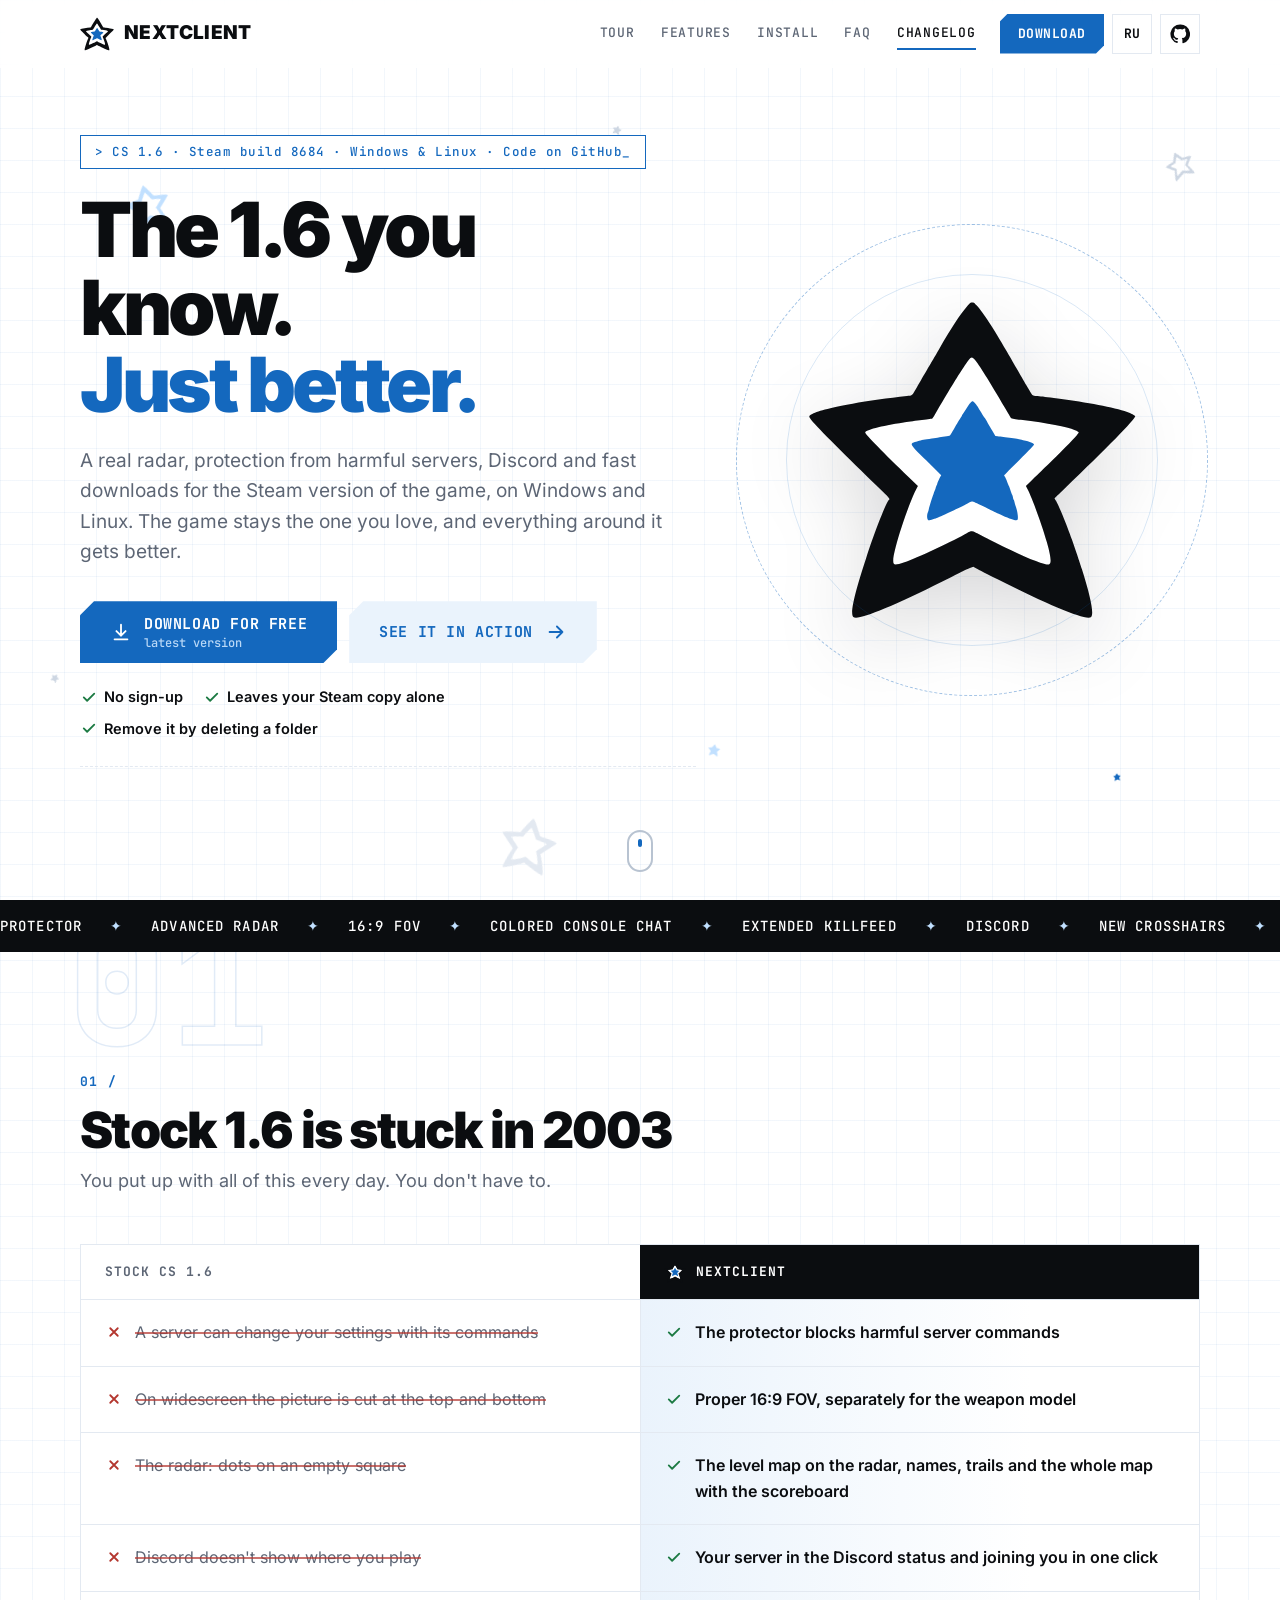
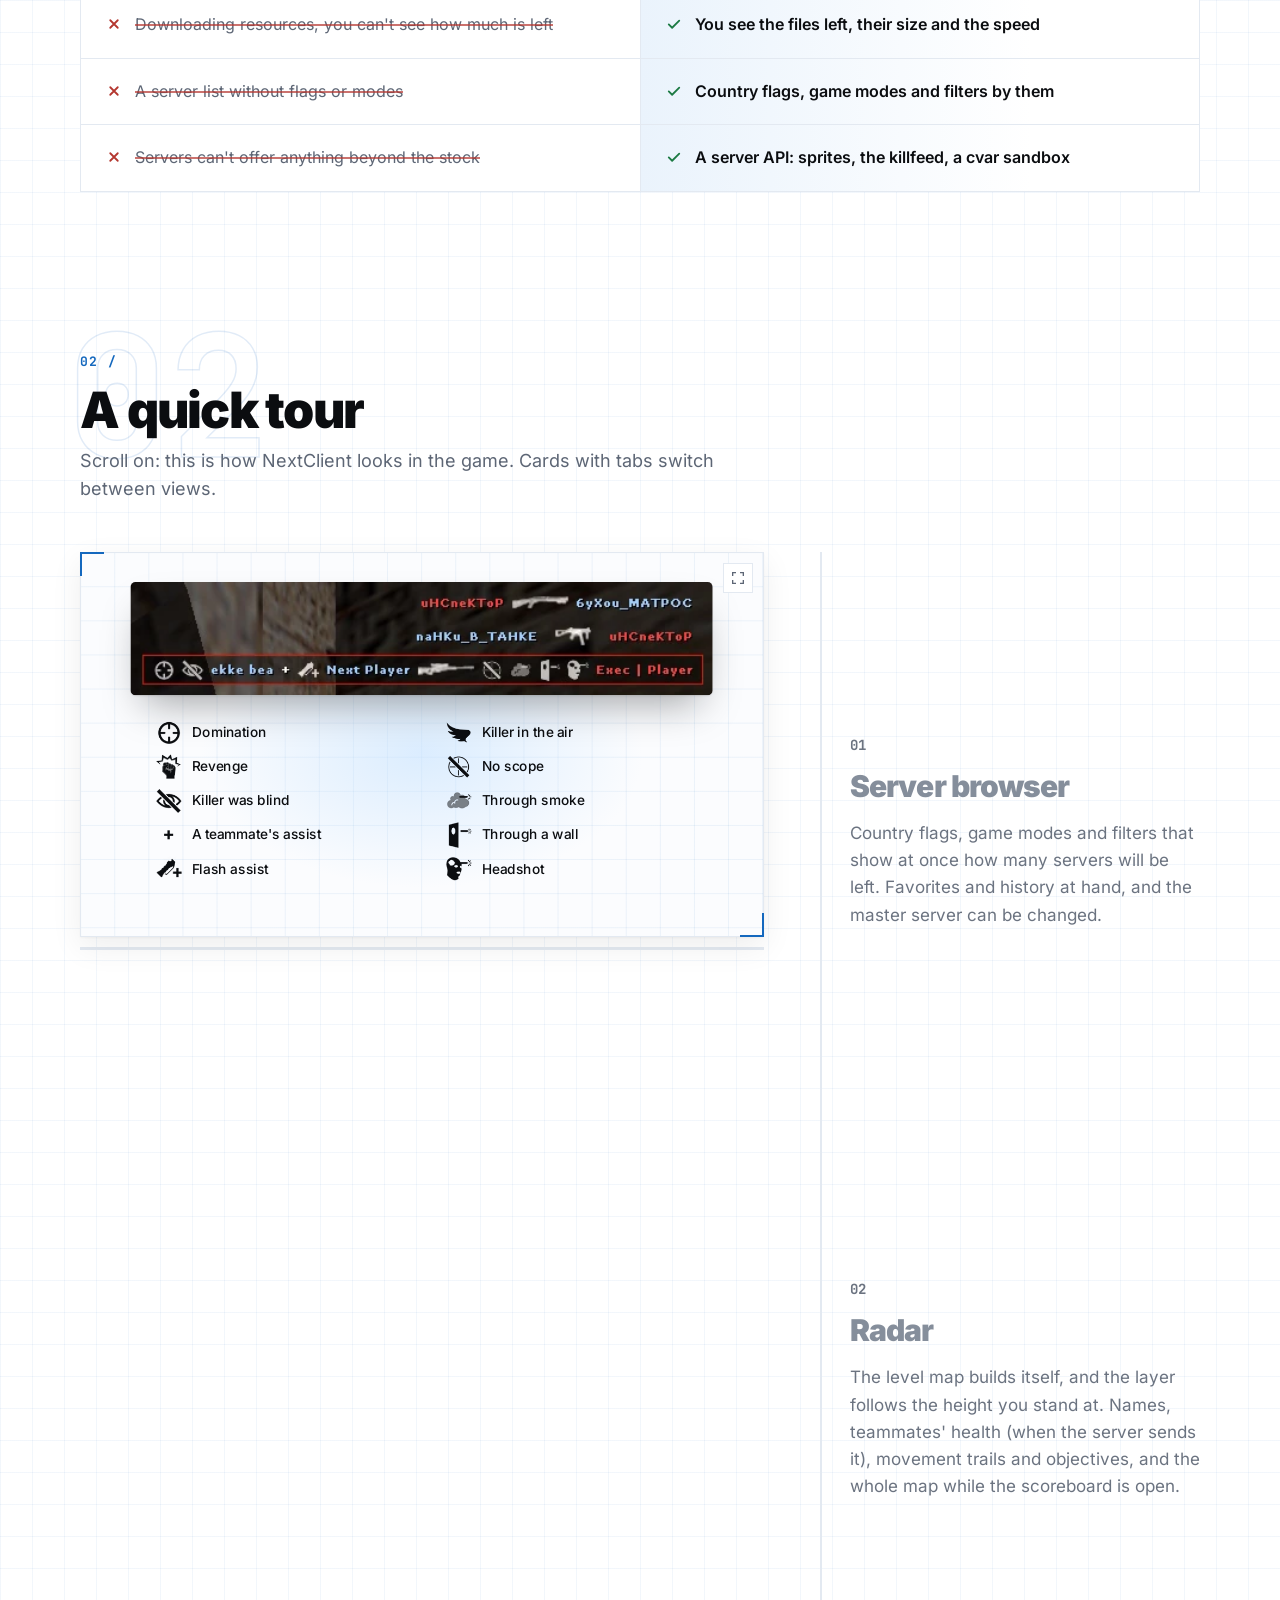
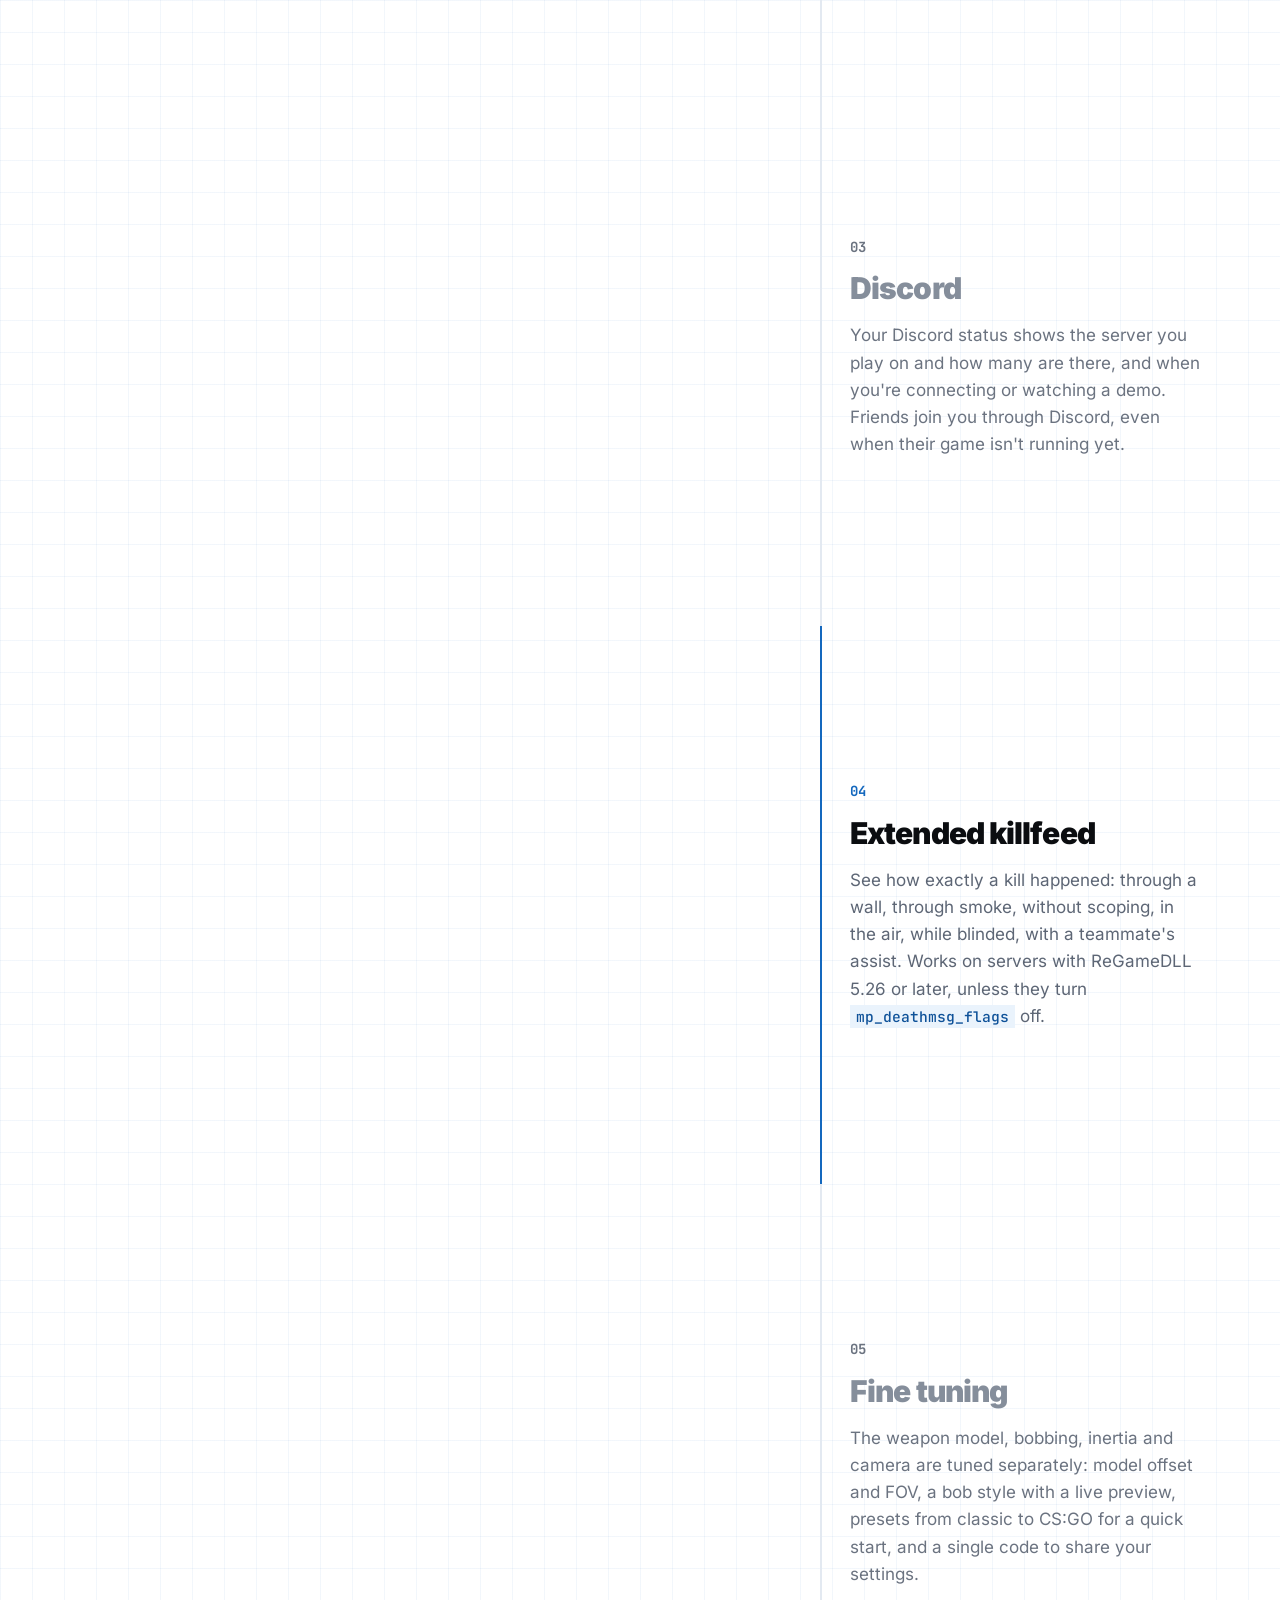
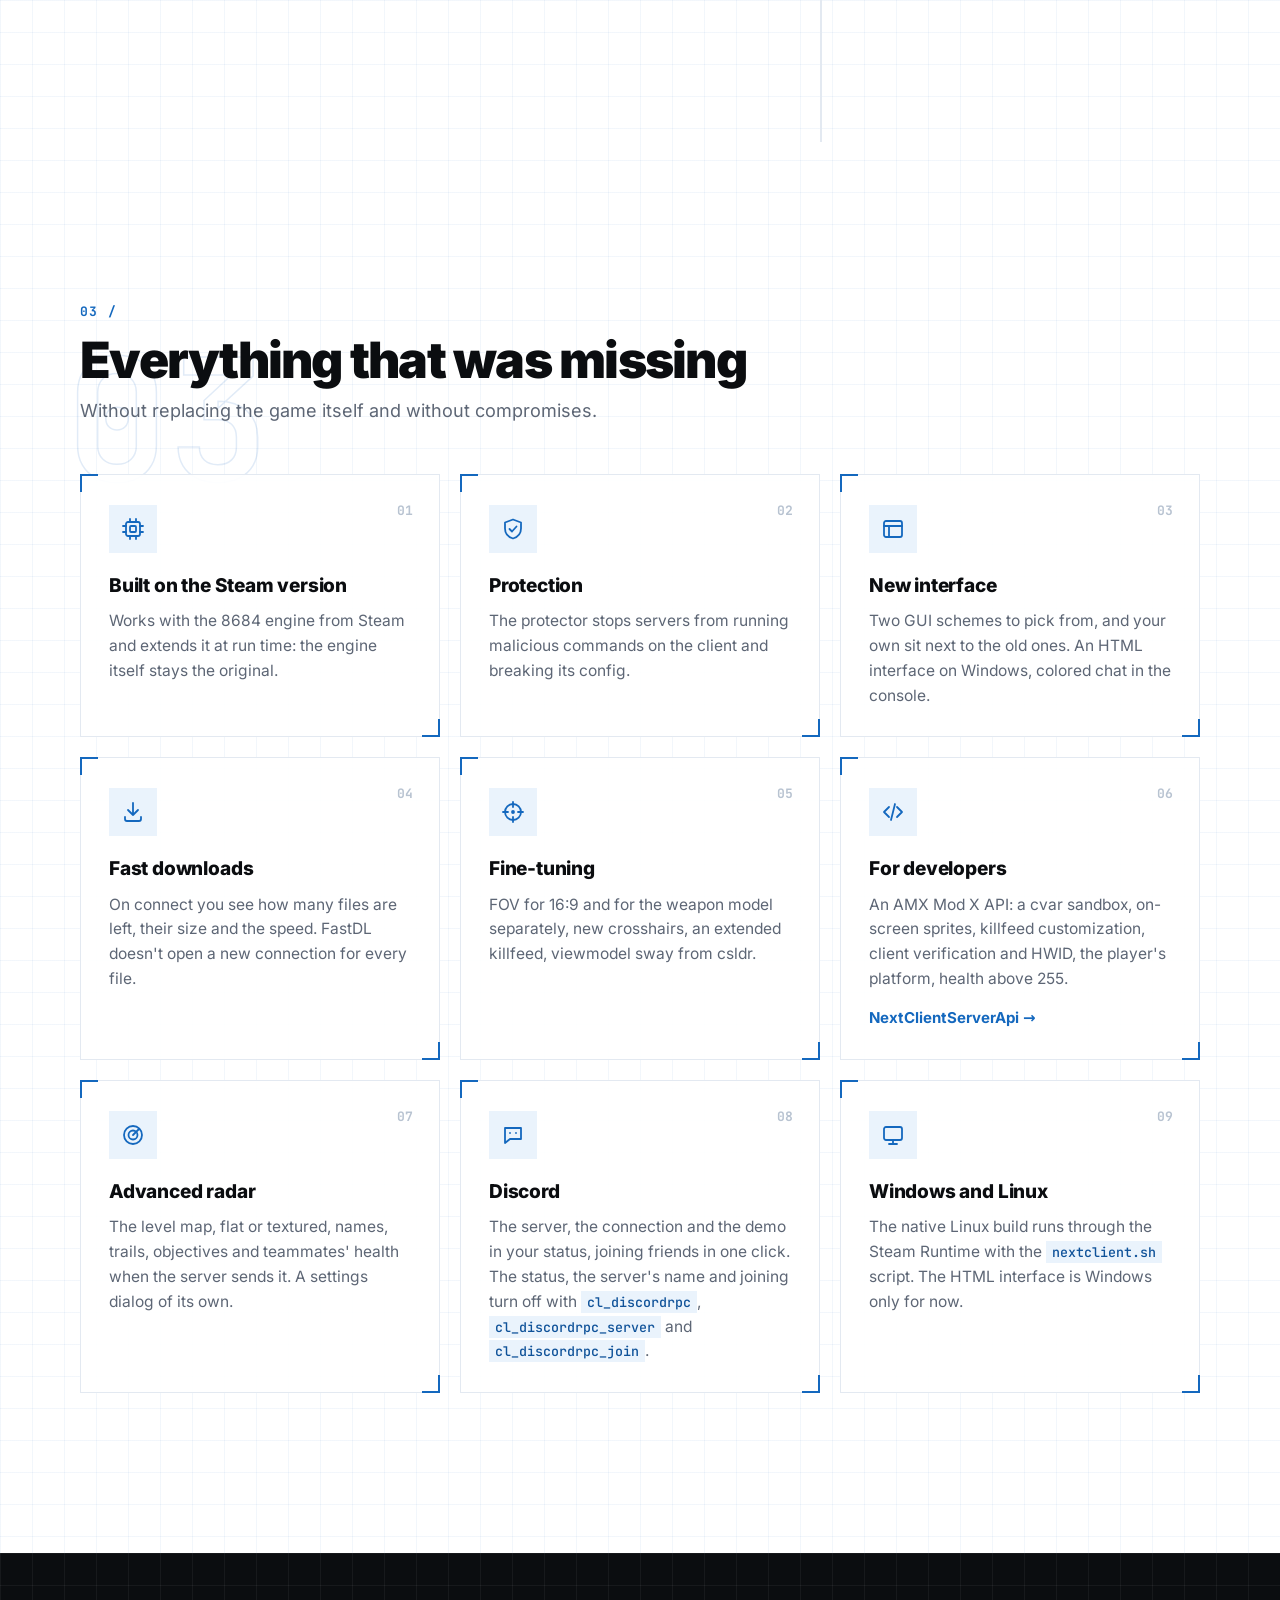
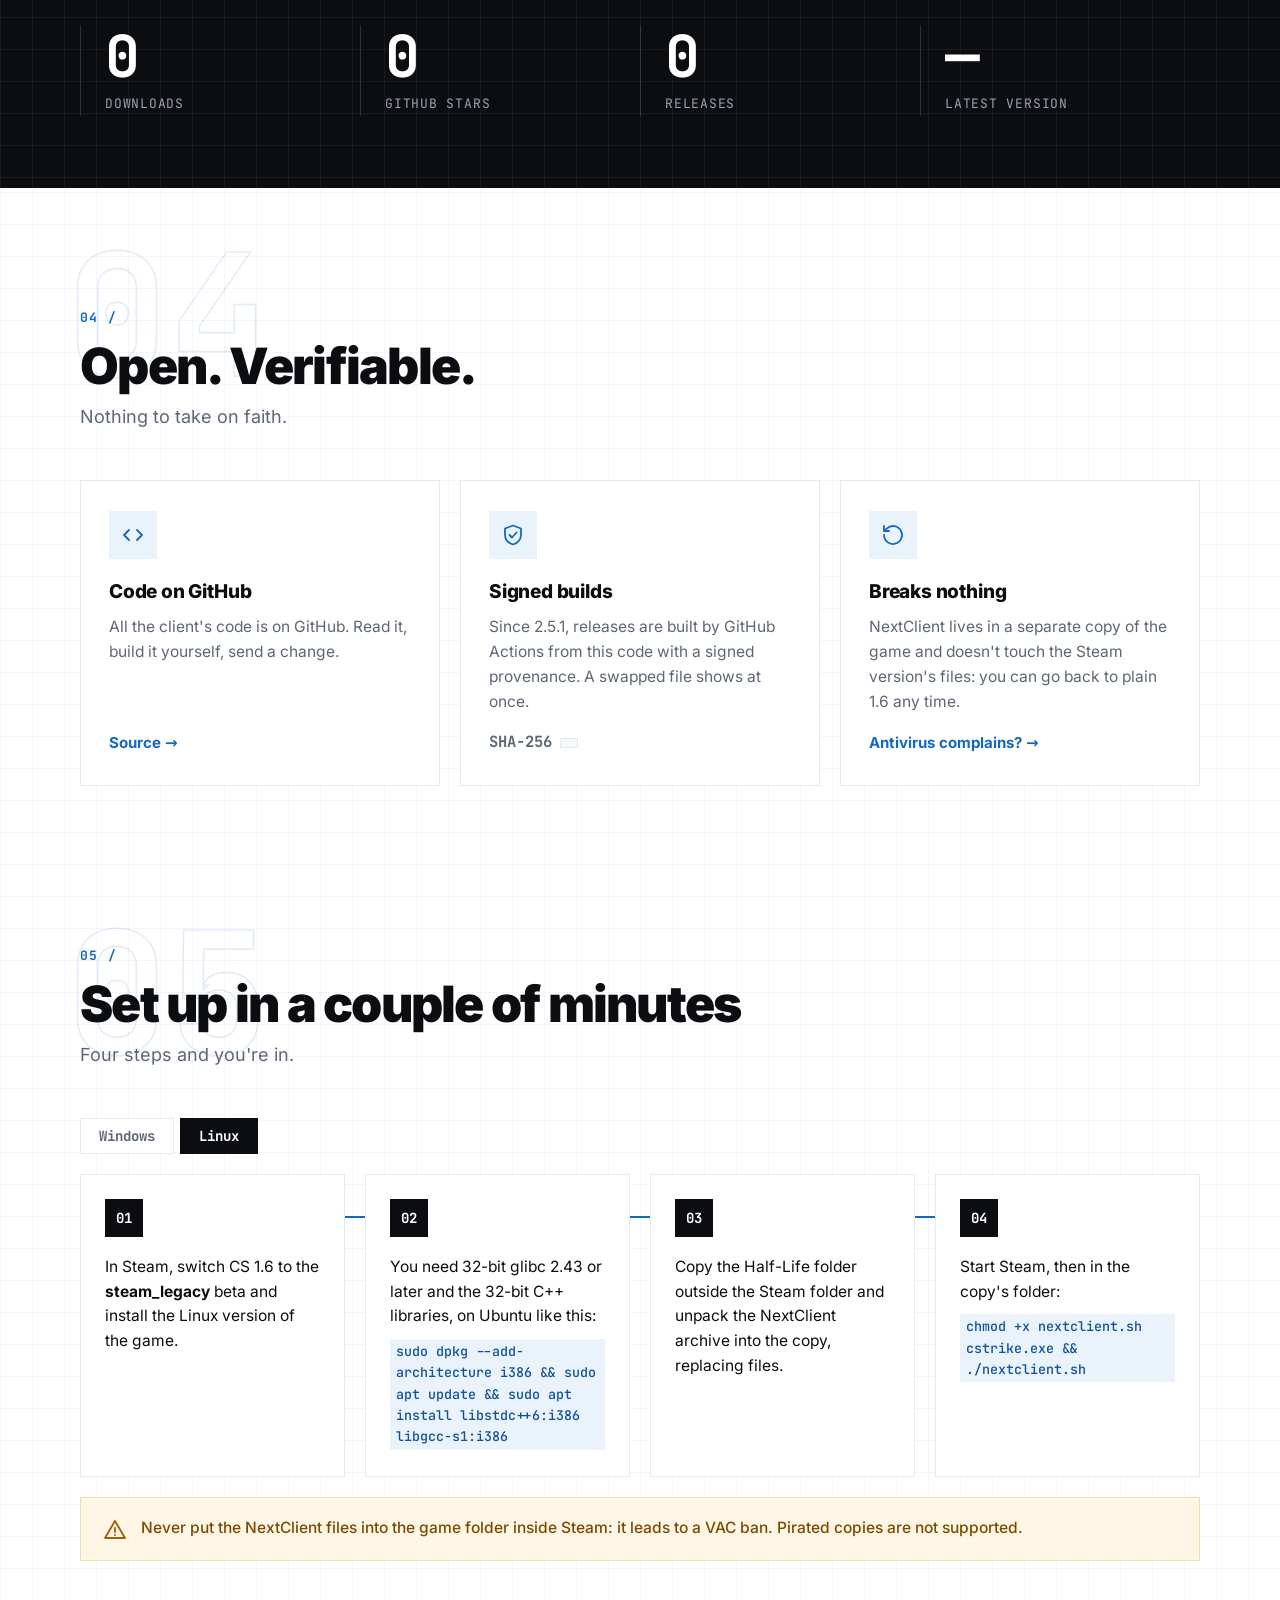
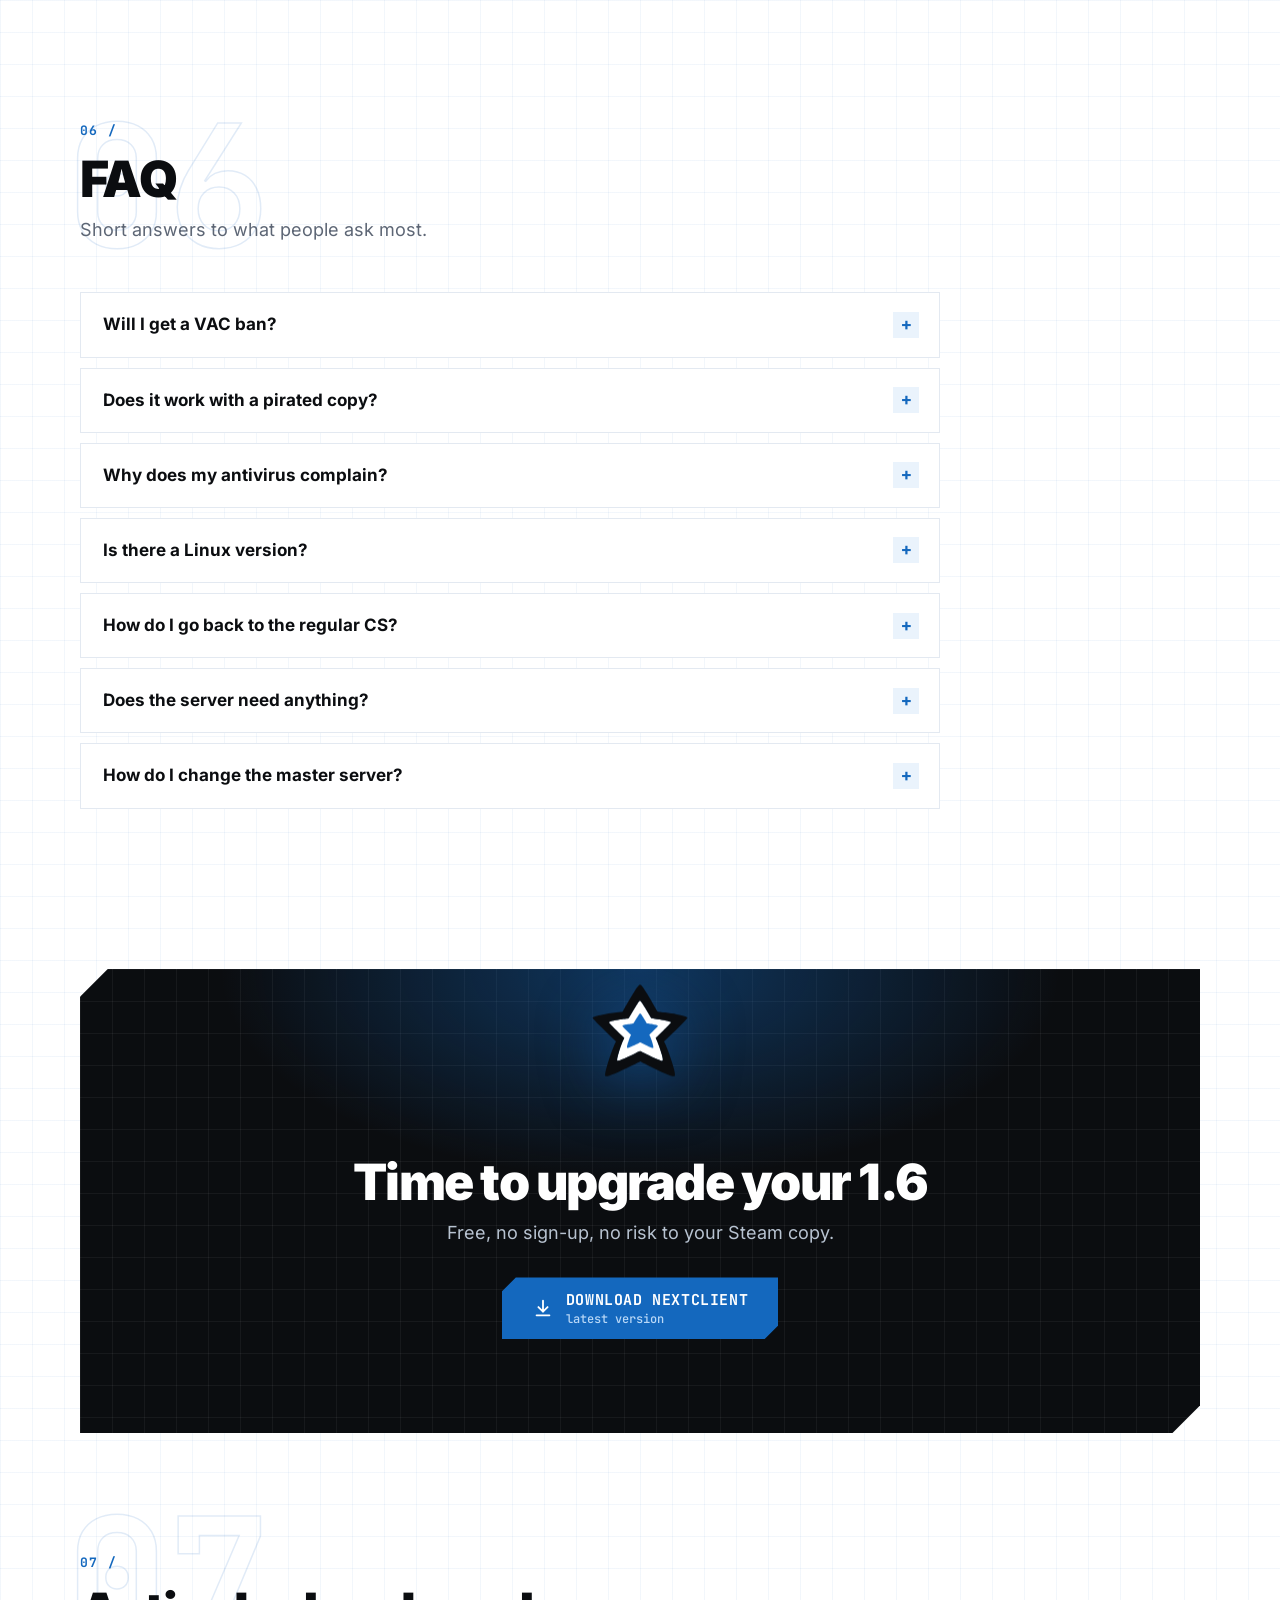
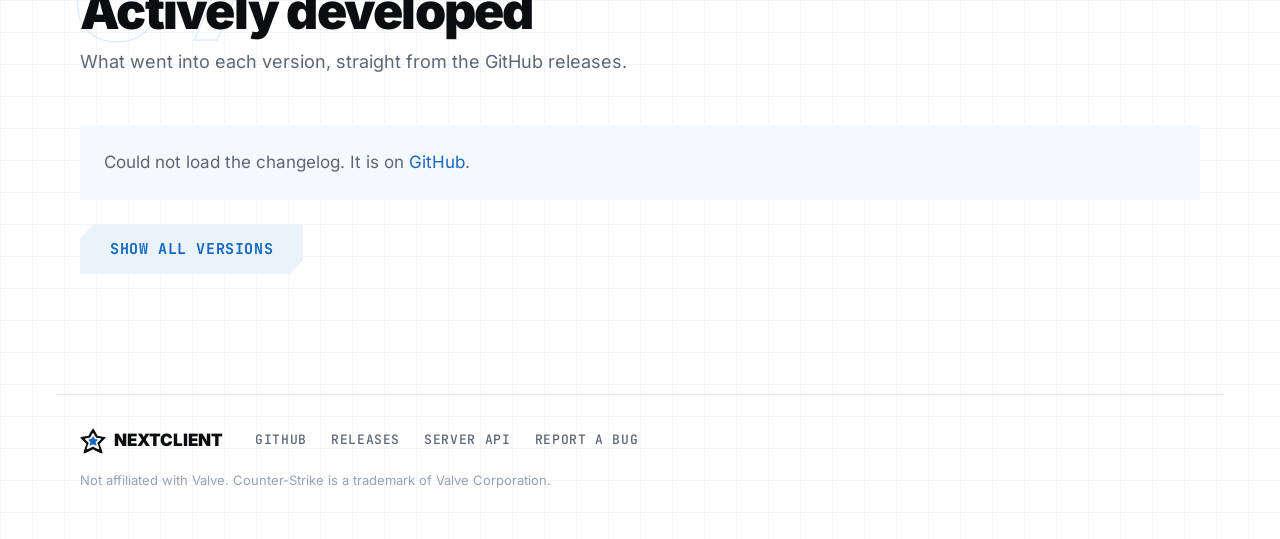
==== commit 2fefa9e8: "fix: pass the accessibility audit and start the page with less work The steps of the tour fade back " ====
--- a/index.html
+++ b/index.html
@@ -8,8 +8,8 @@
   <meta property="og:title" content="NextClient">
   <meta property="og:description" content="A modern Counter-Strike 1.6 client for Windows and Linux, built on the Steam version 8684.">
   <meta property="og:type" content="website">
-  <meta property="og:url" content="https://cs-nextclient.github.io/NextClient/">
-  <meta property="og:image" content="https://cs-nextclient.github.io/NextClient/assets/og.jpg">
+  <meta property="og:url" content="https://kotyarakryt.github.io/NextClient/">
+  <meta property="og:image" content="https://kotyarakryt.github.io/NextClient/assets/og.jpg">
   <meta property="og:image:width" content="1200">
   <meta property="og:image:height" content="630">
   <meta name="twitter:card" content="summary_large_image">
@@ -25,16 +25,33 @@
       // or a CIS time zone, where an English browser still usually means a Russian-speaking player
       if (lang !== 'ru' && lang !== 'en') {
         var languages = navigator.languages && navigator.languages.length ? navigator.languages : [navigator.language || ''];
+        var speaks = languages.some(function (l) { return /^(ru|uk|be|kk)\b/i.test(l); });
+        // the first Intl call loads the time zone data and holds the page up on a phone,
+        // so it is made only when the languages do not settle it
         var zone = '';
-        try { zone = Intl.DateTimeFormat().resolvedOptions().timeZone || ''; } catch (e) {}
-        var speaks = languages.some(function (l) { return /^(ru|uk|be|kk)\b/i.test(l); });
+        if (!speaks) {
+          try { zone = Intl.DateTimeFormat().resolvedOptions().timeZone || ''; } catch (e) {}
+        }
         var cis = /^(Europe\/(Moscow|Kaliningrad|Samara|Ulyanovsk|Saratov|Volgograd|Astrakhan|Kirov|Simferopol|Kiev|Kyiv|Minsk|Chisinau)|Asia\/(Yekaterinburg|Omsk|Novosibirsk|Barnaul|Tomsk|Novokuznetsk|Krasnoyarsk|Irkutsk|Chita|Yakutsk|Khandyga|Vladivostok|Ust-Nera|Magadan|Sakhalin|Srednekolymsk|Kamchatka|Anadyr|Almaty|Qostanay|Qyzylorda|Aqtobe|Aqtau|Atyrau|Oral|Bishkek|Tashkent|Samarkand|Dushanbe|Ashgabat|Baku|Yerevan|Tbilisi))$/.test(zone);
         lang = speaks || cis ? 'ru' : 'en';
       }
       document.documentElement.setAttribute('data-lang', lang);
       document.documentElement.lang = lang;
+      // the Cyrillic Inter is of use only to the Russian page, so only that page preloads it
+      if (lang === 'ru') {
+        var font = document.createElement('link');
+        font.rel = 'preload';
+        font.as = 'font';
+        font.type = 'font/woff2';
+        font.crossOrigin = '';
+        font.href = 'assets/fonts/inter-cyrillic.woff2';
+        document.head.appendChild(font);
+      }
     })();
   </script>
+  <link rel="preload" href="assets/fonts/inter-latin.woff2" as="font" type="font/woff2" crossorigin>
+  <link rel="preload" href="assets/fonts/jetbrains-mono-latin.woff2" as="font" type="font/woff2" crossorigin>
+  <link rel="preconnect" href="https://api.github.com" crossorigin>
 </head>
 <body>
   <svg class="symbols" aria-hidden="true">
@@ -57,7 +74,7 @@
     </nav>
     <div class="actions">
       <a class="btn btn-primary btn-small header-cta" data-download href="https://github.com/CS-NextClient/NextClient/releases/latest"><span lang="ru">Скачать</span><span lang="en">Download</span></a>
-      <button class="lang-switch" type="button" id="lang-switch" aria-label="Switch language"><span lang="ru">EN</span><span lang="en">RU</span></button>
+      <button class="lang-switch" type="button" id="lang-switch"><span lang="ru">EN</span><span lang="en">RU</span></button>
       <a class="icon-link" href="https://github.com/CS-NextClient/NextClient" target="_blank" rel="noopener" aria-label="GitHub">
         <svg viewBox="0 0 24 24" aria-hidden="true"><path d="M12 .5a11.5 11.5 0 0 0-3.64 22.41c.58.1.79-.25.79-.56v-2c-3.2.7-3.88-1.37-3.88-1.37-.52-1.33-1.28-1.69-1.28-1.69-1.05-.71.08-.7.08-.7 1.16.08 1.77 1.19 1.77 1.19 1.03 1.77 2.7 1.26 3.36.96.1-.75.4-1.26.73-1.55-2.56-.29-5.25-1.28-5.25-5.69 0-1.26.45-2.29 1.19-3.1-.12-.29-.52-1.46.11-3.05 0 0 .97-.31 3.17 1.18a11 11 0 0 1 5.77 0c2.2-1.49 3.17-1.18 3.17-1.18.63 1.59.23 2.76.11 3.05.74.81 1.19 1.84 1.19 3.1 0 4.42-2.7 5.39-5.27 5.68.41.36.78 1.06.78 2.14v3.17c0 .31.21.67.8.56A11.5 11.5 0 0 0 12 .5Z"/></svg>
       </a>
@@ -403,18 +420,22 @@
         <button type="button" role="tab" id="os-tab-windows" data-os="windows" aria-controls="steps-windows" aria-selected="true">Windows</button>
         <button type="button" role="tab" id="os-tab-linux" data-os="linux" aria-controls="steps-linux" aria-selected="false">Linux</button>
       </div>
-      <ol class="steps" id="steps-windows" role="tabpanel" aria-labelledby="os-tab-windows">
-        <li><span lang="ru">В Steam переключите CS&nbsp;1.6 на бету <b>steam_legacy</b>: NextClient работает с движком 8684.</span><span lang="en">In Steam, switch CS&nbsp;1.6 to the <b>steam_legacy</b> beta: NextClient works with engine 8684.</span></li>
-        <li><span lang="ru">Скопируйте папку Half-Life куда-нибудь вне папки Steam.</span><span lang="en">Copy the Half-Life folder somewhere outside the Steam folder.</span></li>
-        <li><span lang="ru">Распакуйте в эту копию архив NextClient.</span><span lang="en">Unpack the NextClient archive into that copy.</span></li>
-        <li><span lang="ru">Запустите Steam, затем <code>cstrike.exe</code> из копии.</span><span lang="en">Start Steam, then <code>cstrike.exe</code> from the copy.</span></li>
-      </ol>
-      <ol class="steps" id="steps-linux" role="tabpanel" aria-labelledby="os-tab-linux" hidden>
-        <li><span lang="ru">В Steam переключите CS&nbsp;1.6 на бету <b>steam_legacy</b> и установите Linux-версию игры.</span><span lang="en">In Steam, switch CS&nbsp;1.6 to the <b>steam_legacy</b> beta and install the Linux version of the game.</span></li>
-        <li><span lang="ru">Нужны 32-битный glibc 2.43 или новее и 32-битные библиотеки C++, на Ubuntu так:</span><span lang="en">You need 32-bit glibc 2.43 or later and the 32-bit C++ libraries, on Ubuntu like this:</span> <code>sudo dpkg --add-architecture i386 &amp;&amp; sudo apt update &amp;&amp; sudo apt install libstdc++6:i386 libgcc-s1:i386</code></li>
-        <li><span lang="ru">Скопируйте папку Half-Life вне папки Steam и распакуйте в копию архив NextClient с заменой файлов.</span><span lang="en">Copy the Half-Life folder outside the Steam folder and unpack the NextClient archive into the copy, replacing files.</span></li>
-        <li><span lang="ru">Запустите Steam, затем в папке копии:</span><span lang="en">Start Steam, then in the copy's folder:</span> <code>chmod +x nextclient.sh cstrike.exe &amp;&amp; ./nextclient.sh</code></li>
-      </ol>
+      <div id="steps-windows" role="tabpanel" aria-labelledby="os-tab-windows">
+        <ol class="steps">
+          <li><span lang="ru">В Steam переключите CS&nbsp;1.6 на бету <b>steam_legacy</b>: NextClient работает с движком 8684.</span><span lang="en">In Steam, switch CS&nbsp;1.6 to the <b>steam_legacy</b> beta: NextClient works with engine 8684.</span></li>
+          <li><span lang="ru">Скопируйте папку Half-Life куда-нибудь вне папки Steam.</span><span lang="en">Copy the Half-Life folder somewhere outside the Steam folder.</span></li>
+          <li><span lang="ru">Распакуйте в эту копию архив NextClient.</span><span lang="en">Unpack the NextClient archive into that copy.</span></li>
+          <li><span lang="ru">Запустите Steam, затем <code>cstrike.exe</code> из копии.</span><span lang="en">Start Steam, then <code>cstrike.exe</code> from the copy.</span></li>
+        </ol>
+      </div>
+      <div id="steps-linux" role="tabpanel" aria-labelledby="os-tab-linux" hidden>
+        <ol class="steps">
+          <li><span lang="ru">В Steam переключите CS&nbsp;1.6 на бету <b>steam_legacy</b> и установите Linux-версию игры.</span><span lang="en">In Steam, switch CS&nbsp;1.6 to the <b>steam_legacy</b> beta and install the Linux version of the game.</span></li>
+          <li><span lang="ru">Нужны 32-битный glibc 2.43 или новее и 32-битные библиотеки C++, на Ubuntu так:</span><span lang="en">You need 32-bit glibc 2.43 or later and the 32-bit C++ libraries, on Ubuntu like this:</span> <code>sudo dpkg --add-architecture i386 &amp;&amp; sudo apt update &amp;&amp; sudo apt install libstdc++6:i386 libgcc-s1:i386</code></li>
+          <li><span lang="ru">Скопируйте папку Half-Life вне папки Steam и распакуйте в копию архив NextClient с заменой файлов.</span><span lang="en">Copy the Half-Life folder outside the Steam folder and unpack the NextClient archive into the copy, replacing files.</span></li>
+          <li><span lang="ru">Запустите Steam, затем в папке копии:</span><span lang="en">Start Steam, then in the copy's folder:</span> <code>chmod +x nextclient.sh cstrike.exe &amp;&amp; ./nextclient.sh</code></li>
+        </ol>
+      </div>
       <div class="warning">
         <svg viewBox="0 0 24 24" aria-hidden="true"><path d="M12 3 2 20h20L12 3Z"/><path d="M12 10v4M12 17h.01"/></svg>
         <p><span lang="ru">Никогда не кладите файлы NextClient в папку игры внутри Steam: это приведёт к VAC-бану. Пиратские сборки не поддерживаются.</span><span lang="en">Never put the NextClient files into the game folder inside Steam: it leads to a VAC ban. Pirated copies are not supported.</span></p>
--- a/assets/style.css
+++ b/assets/style.css
@@ -48,7 +48,7 @@
   --blue-hover: #c1e0ff;
   --green: #1c7a43;
   --red: #b4372f;
-  --amber: #b26a00;
+  --amber: #a05f00;
   --amber-soft: #fff6e6;
   --mono: "JetBrains Mono", ui-monospace, "SFMono-Regular", Consolas, monospace;
   --shadow: 0 1px 2px rgba(11, 13, 16, 0.04), 0 10px 30px rgba(11, 13, 16, 0.07);
@@ -523,6 +523,7 @@
 }
 
 .proof .live {
+  position: relative;
   display: inline-flex;
   align-items: center;
   gap: 7px;
@@ -534,16 +535,29 @@
   height: 8px;
   border-radius: 50%;
   background: #22a85a;
-  box-shadow: 0 0 0 0 rgba(34, 168, 90, 0.5);
+}
+
+/* the ring that spreads from the dot is scaled rather than drawn as a growing shadow,
+   so it runs on the compositor instead of repainting the line every frame */
+.proof .live::after {
+  content: "";
+  position: absolute;
+  top: 50%;
+  left: 0;
+  z-index: -1;
+  width: 8px;
+  height: 8px;
+  margin-top: -4px;
+  border-radius: 50%;
+  background: rgba(34, 168, 90, 0.5);
   animation: pulse 2s infinite;
 }
 
 @keyframes pulse {
-  70% {
-    box-shadow: 0 0 0 8px rgba(34, 168, 90, 0);
-  }
+  70%,
   100% {
-    box-shadow: 0 0 0 0 rgba(34, 168, 90, 0);
+    opacity: 0;
+    transform: scale(3);
   }
 }
 
@@ -1132,20 +1146,26 @@
   min-height: 62vh;
   padding: 20px 0 20px 28px;
   border-left: 2px solid var(--line);
-  opacity: 0.3;
-  transition: opacity 0.4s, border-color 0.4s;
+  /* the steps around the shown one fade back by colour, not opacity, so their text stays readable */
+  color: #858e9b;
+  transition: color 0.4s, border-color 0.4s;
 }
 
 .tour-step.active {
   border-left-color: var(--blue);
-  opacity: 1;
+  color: var(--ink);
 }
 
 .tour-index {
-  color: var(--blue);
+  color: #6b7380;
   font-family: var(--mono);
   font-size: 14px;
   font-weight: 700;
+  transition: color 0.4s;
+}
+
+.tour-step.active .tour-index {
+  color: var(--blue);
 }
 
 .tour-step h3 {
@@ -1157,8 +1177,18 @@
 
 .tour-step p {
   margin: 0;
+  color: #6b7380;
+  font-size: 17px;
+  transition: color 0.4s;
+}
+
+.tour-step.active p {
   color: var(--muted);
-  font-size: 17px;
+}
+
+.tour-step:not(.active) code {
+  background: #eef1f5;
+  color: var(--muted);
 }
 
 .sr-only {
@@ -1430,10 +1460,6 @@
   font-family: var(--mono);
   font-weight: 700;
   font-size: 14px;
-}
-
-.steps[hidden] {
-  display: none;
 }
 
 .steps code {
@@ -1711,6 +1737,17 @@
   margin-bottom: 6px;
 }
 
+/* the notes' links sit in body text, where colour alone would not tell them apart */
+.release-body a {
+  text-decoration: underline;
+  text-decoration-color: rgba(20, 104, 190, 0.4);
+  text-underline-offset: 2px;
+}
+
+.release-body a:hover {
+  text-decoration-color: currentColor;
+}
+
 .release-body li::marker {
   color: var(--blue);
   font-weight: 700;
@@ -1723,15 +1760,26 @@
 }
 
 .release.skeleton {
+  position: relative;
+  overflow: hidden;
   height: 160px;
   border-color: transparent;
-  background: linear-gradient(90deg, var(--bg-soft) 25%, #eef2f7 50%, var(--bg-soft) 75%) 0 0 / 200% 100%;
+  background: var(--bg-soft);
+}
+
+/* the shimmer is a band moved across, not a background shifted under it, so it stays on the compositor */
+.release.skeleton::after {
+  content: "";
+  position: absolute;
+  inset: 0;
+  background: linear-gradient(90deg, transparent, #eef2f7 50%, transparent);
+  transform: translateX(-100%);
   animation: shimmer 1.4s linear infinite;
 }
 
 @keyframes shimmer {
   to {
-    background-position: -200% 0;
+    transform: translateX(100%);
   }
 }
 
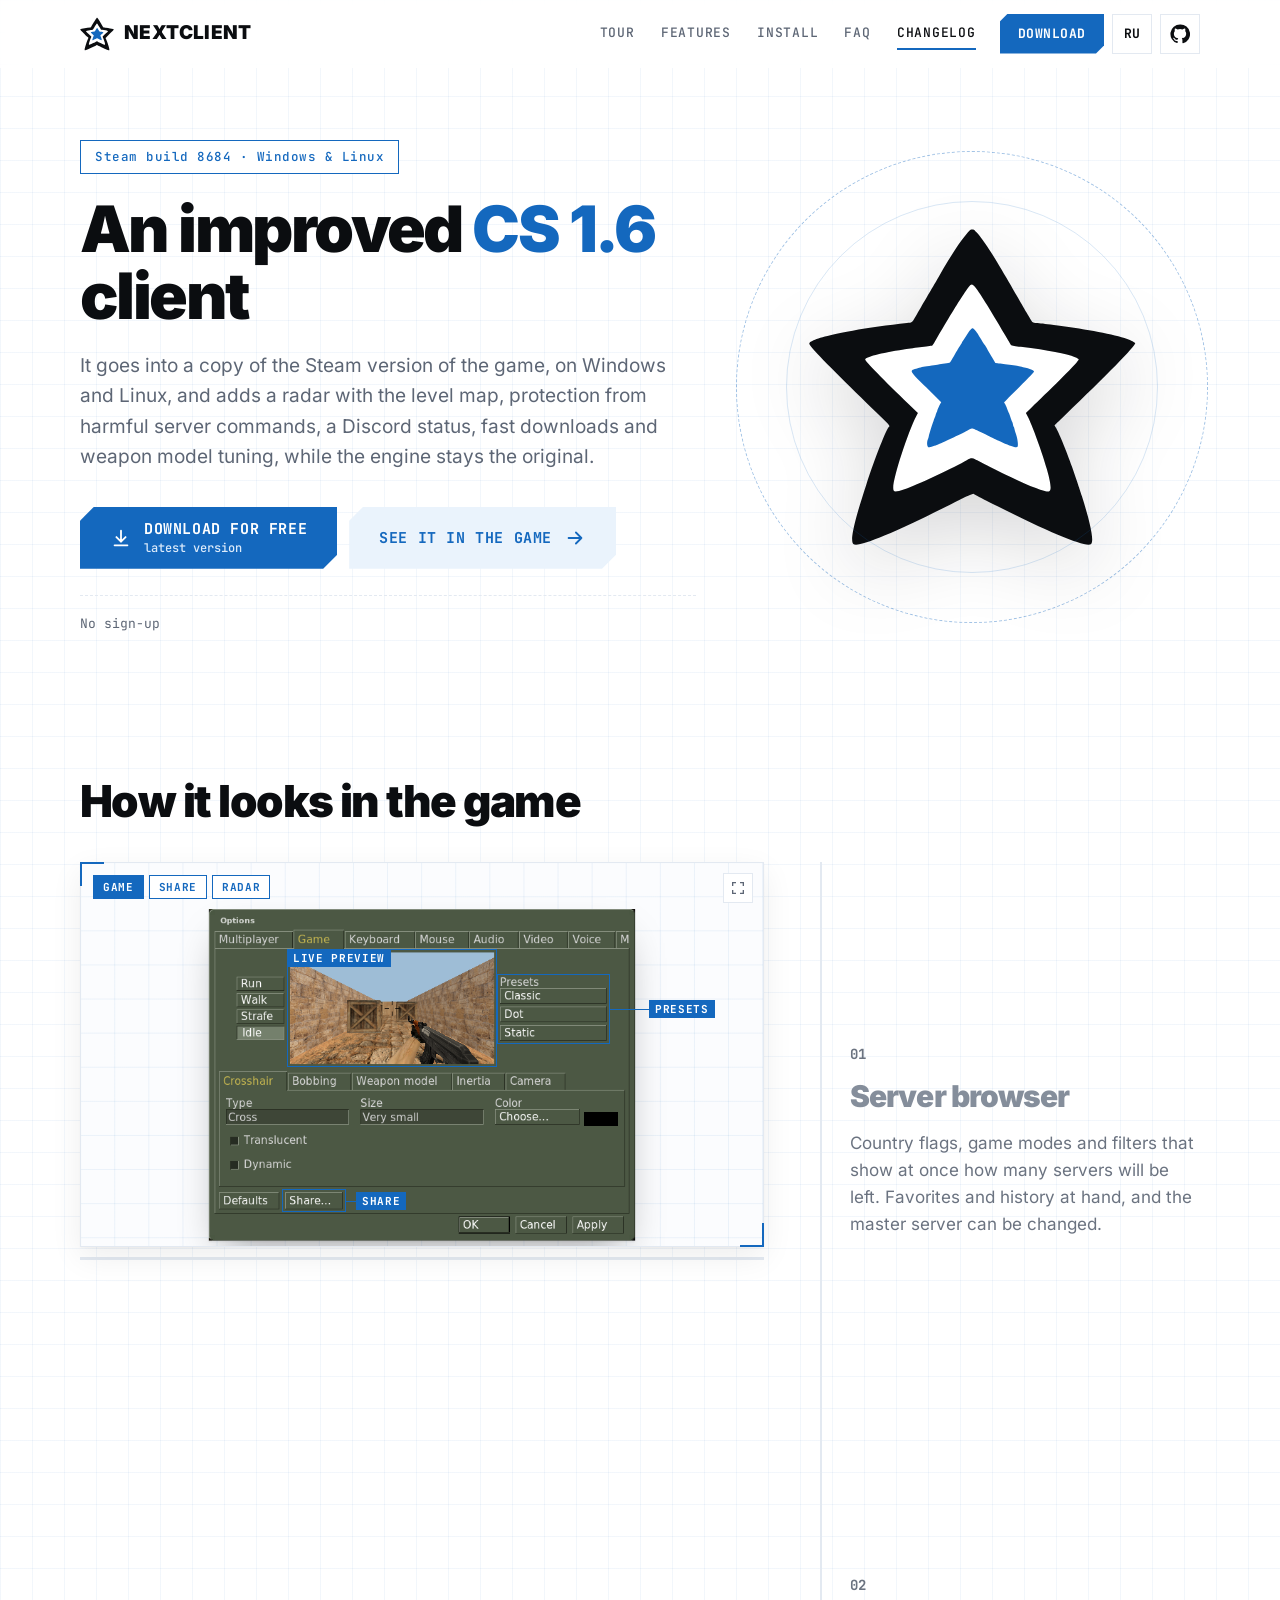
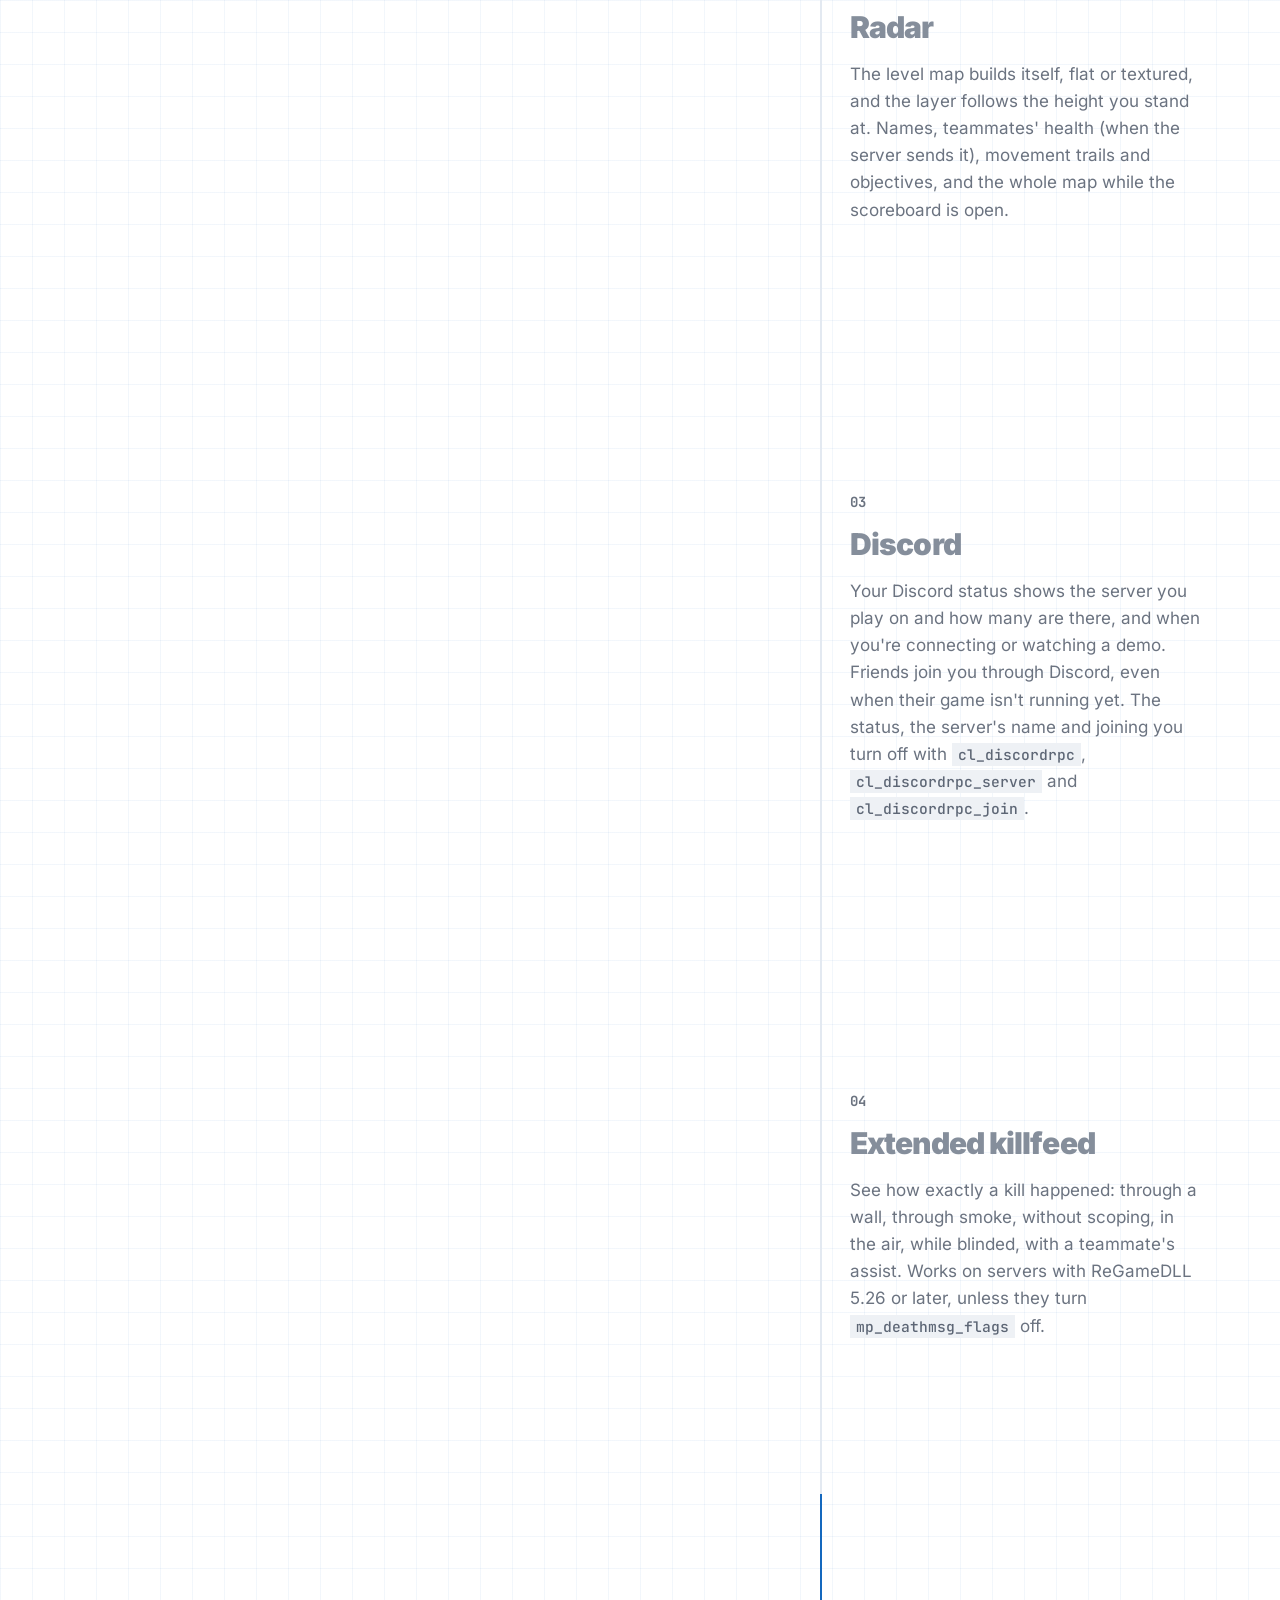
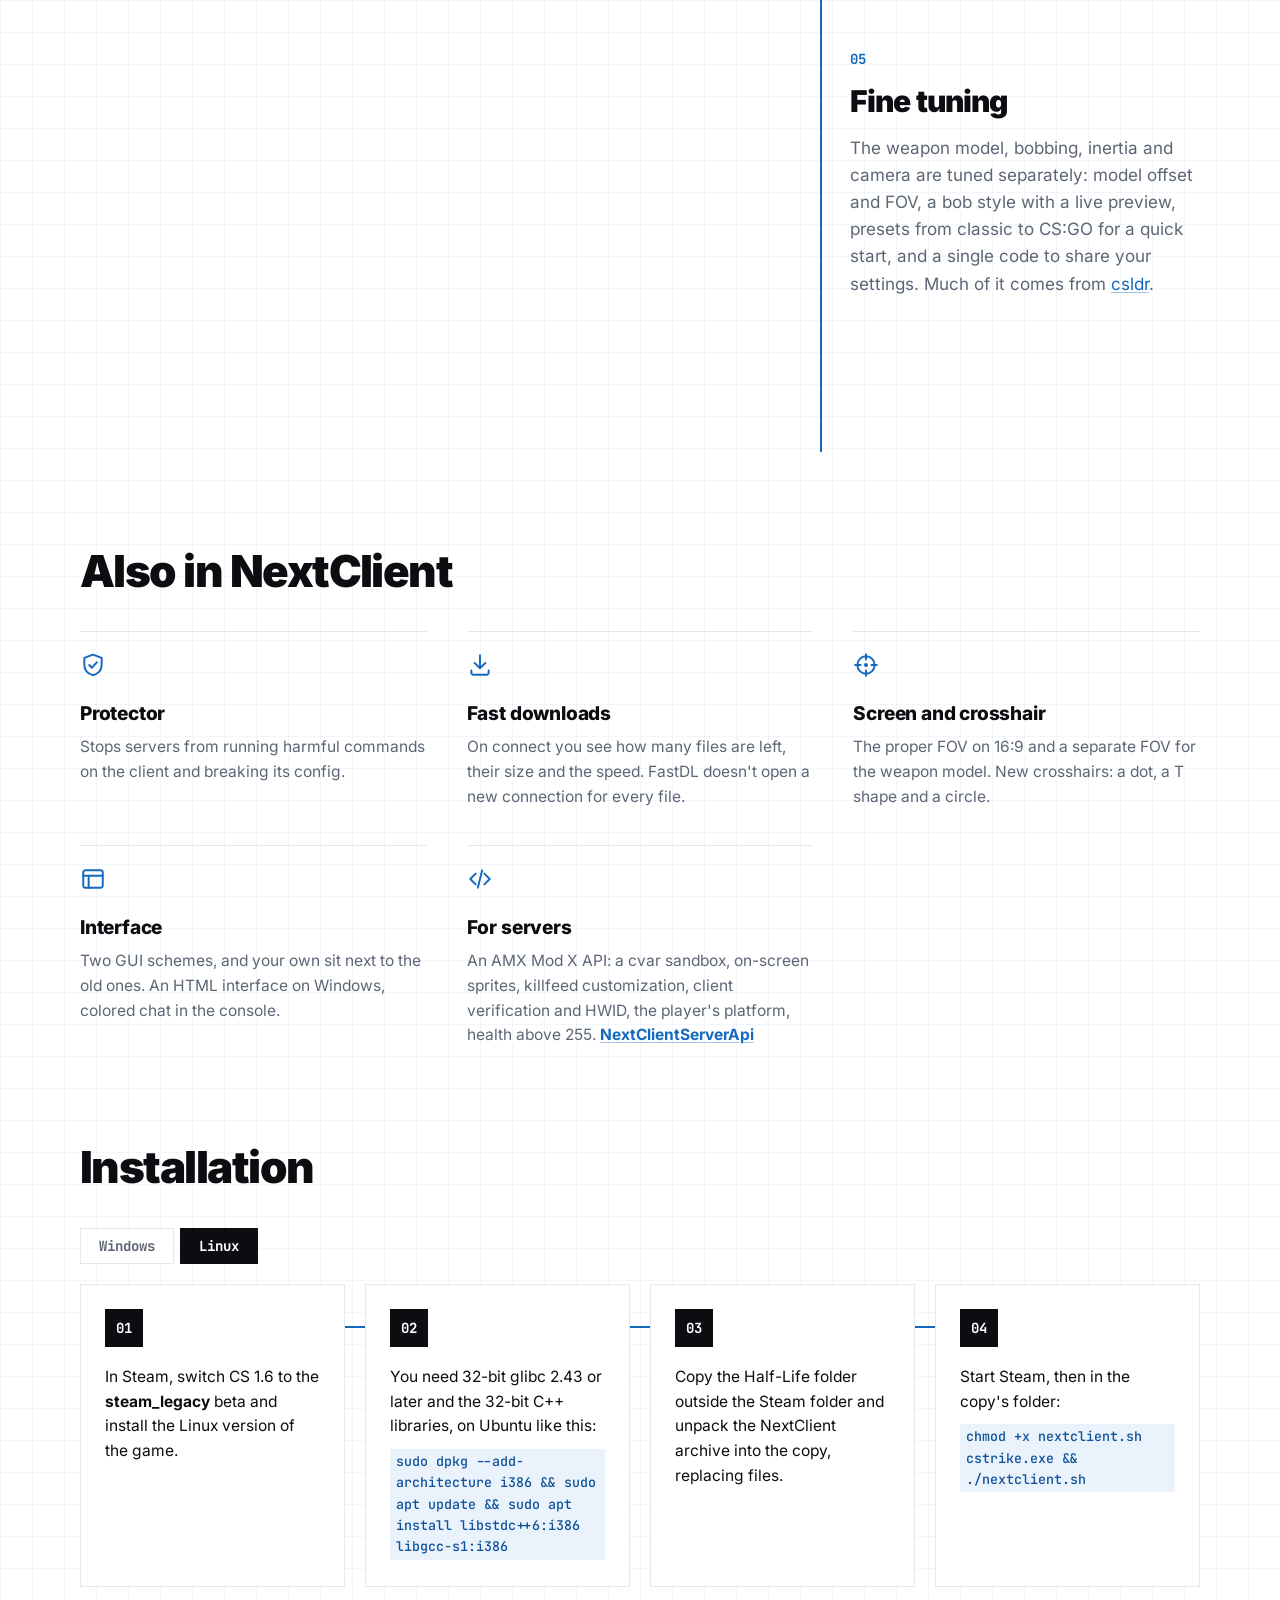
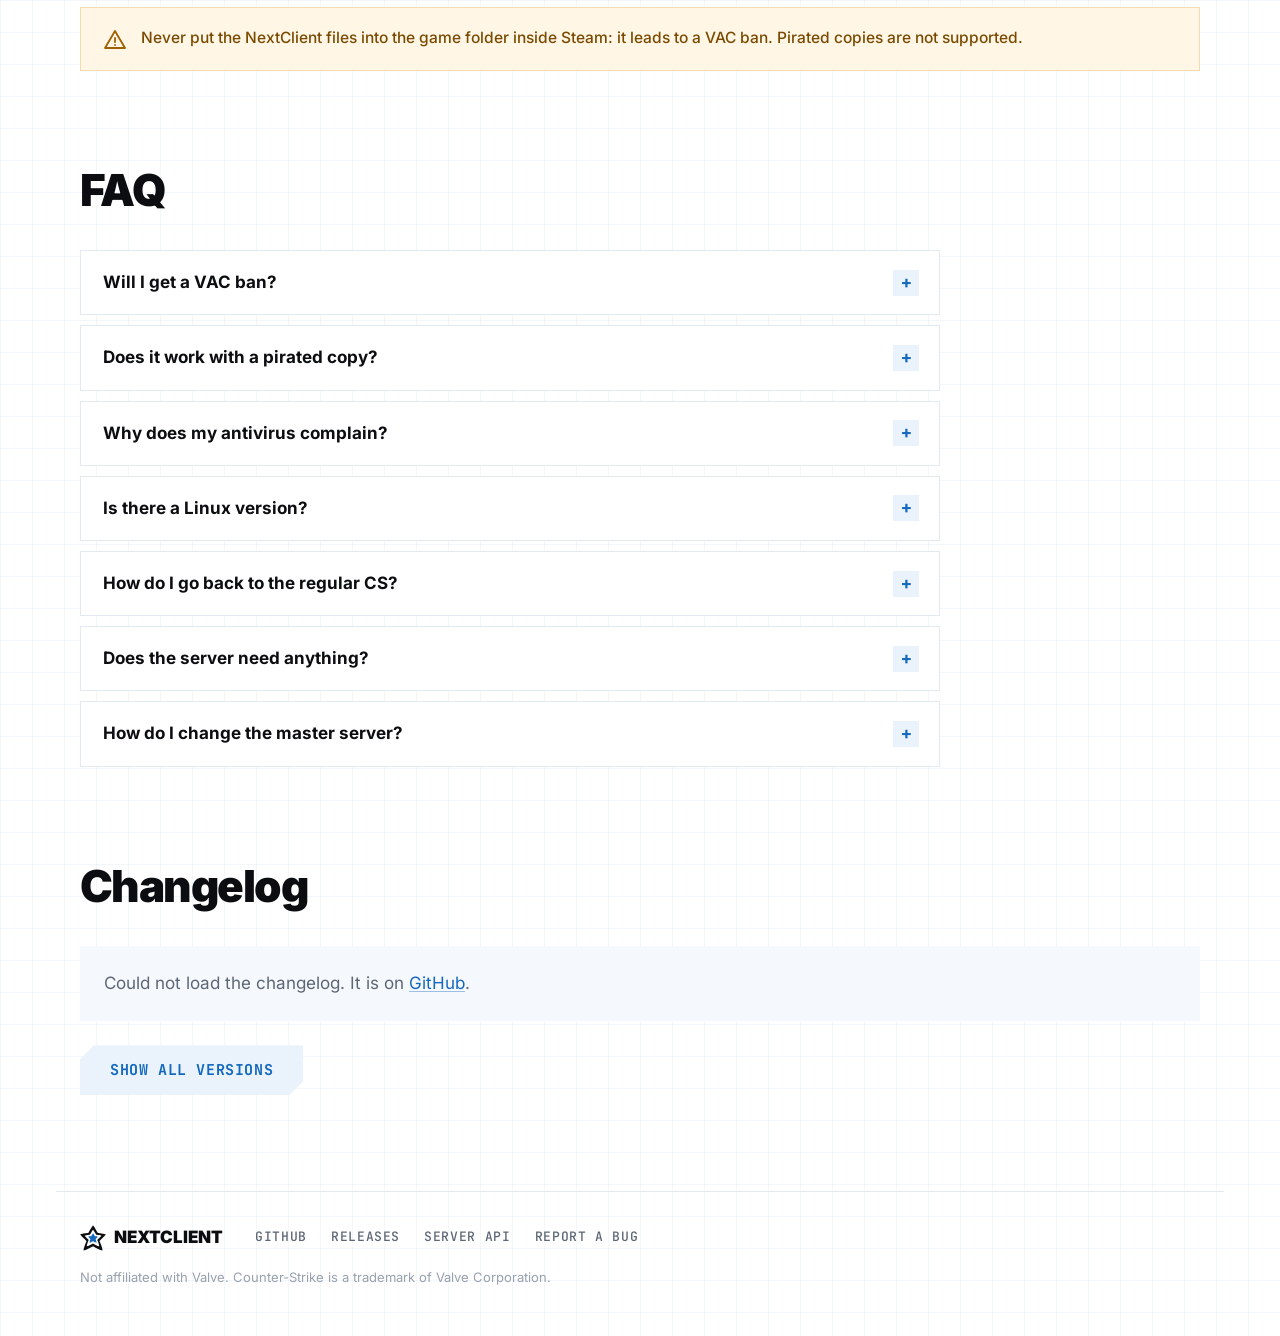
==== commit 410544bd: "refactor: cut the page down and build it from src/ The page now says each thing once. The ticker, th" ====
--- a/index.html
+++ b/index.html
@@ -1,4 +1,5 @@
 <!doctype html>
+<!-- Built by tools/build.py from src/: edit the files there and run it again. -->
 <html lang="ru" data-lang="ru">
 <head>
   <meta charset="utf-8">
@@ -54,12 +55,6 @@
   <link rel="preconnect" href="https://api.github.com" crossorigin>
 </head>
 <body>
-  <svg class="symbols" aria-hidden="true">
-    <symbol id="star-ring" viewBox="0 0 100 100"><path d="M48.53 3.39C46.3 6 43.82 9.8 40.1 16.25C39.31 17.62 38.29 19.37 37.84 20.13C37.15 21.28 34.55 25.77 32.49 29.35C31.83 30.48 31.87 30.47 30.26 30.64C24.69 31.24 18.43 32.12 13.82 32.96C6.46 34.31 3.02 35.21 1.27 36.23C0.38 36.75 0.41 36.83 2.15 38.88C3.85 40.89 15 51.97 22.53 59.14C24.84 61.33 25.23 61.82 24.87 62.04C24.14 62.49 20.67 71.32 17.91 79.74C14.2 91.08 13.01 96.54 14.03 97.56C15.24 98.78 24.72 95.01 41.18 86.78C43.68 85.53 46.32 84.18 47.04 83.79C47.76 83.39 48.81 82.91 49.37 82.71L50.39 82.35 51.35 82.87C51.87 83.16 54.76 84.64 57.76 86.16C74.67 94.71 84.85 98.81 86.1 97.56C86.99 96.67 86.02 91.64 83.29 83.03C82.47 80.45 82.09 79.31 80.33 74.21C78.65 69.38 76.06 63.12 75.33 62.16C75.14 61.91 75 61.66 75.02 61.61C75.05 61.56 76.43 60.21 78.09 58.62C90.79 46.5 99.47 37.62 99.47 36.76C99.47 36.56 98.08 35.82 97.04 35.46C93.01 34.09 84.9 32.52 75.99 31.38C72.64 30.96 71.17 30.78 69.87 30.64C68.93 30.54 68.42 30.43 68.27 30.28C68.14 30.16 67.38 28.91 66.57 27.5C65.75 26.09 64.35 23.66 63.44 22.11C62.54 20.55 61.2 18.24 60.47 16.97C56.3 9.78 53.62 5.68 51.45 3.19C50.66 2.29 50.59 2.24 50.06 2.24C49.53 2.24 49.47 2.28 48.53 3.39M49.06 19.64C48.76 20.02 48 21.1 47.37 22.04C45.49 24.85 42.98 28.98 38.76 36.22C38.35 36.92 37.95 37.5 37.86 37.5C37.49 37.5 31.22 38.32 29.28 38.62C22.23 39.71 17.63 40.92 17.63 41.69C17.63 42.18 23.19 47.88 30.84 55.23L33.6 57.87 33.13 58.77C30.58 63.65 26.17 77.3 26.13 80.44C26.11 81.94 26.49 82.01 29.54 80.99C33.01 79.84 45.14 74.19 48.42 72.2C49.52 71.53 50.13 71.46 50.92 71.9C51.25 72.09 53.85 73.41 56.71 74.84C64.25 78.61 69.12 80.74 71.79 81.41C73.1 81.74 73.15 81.75 73.5 81.52C74.11 81.12 73.86 79.06 72.7 74.92C71.26 69.81 68.22 61.46 66.85 58.85L66.34 57.87 68.14 56.14C72.81 51.65 73.85 50.64 77.11 47.37C80.84 43.65 82.4 41.92 82.34 41.59C82.32 41.47 81.85 41.2 81.24 40.96C78.61 39.91 73.23 38.88 64.8 37.83C63.28 37.64 61.97 37.41 61.88 37.33C61.8 37.24 60.92 35.78 59.92 34.08C55.35 26.26 51.98 20.9 50.8 19.57C50.05 18.74 49.77 18.75 49.06 19.64" fill-rule="evenodd"/></symbol>
-    <symbol id="star-solid" viewBox="0 0 100 100"><path d="M48.36 34.33C47.6 35.49 46.97 36.47 46.97 36.51C46.97 36.56 46.75 36.93 46.47 37.34C46.19 37.75 45.42 39.05 44.74 40.22C44.07 41.4 43.43 42.44 43.31 42.55C43.17 42.67 42.58 42.8 41.75 42.88C41.02 42.96 40.16 43.08 39.85 43.15C39.53 43.22 38.63 43.37 37.83 43.48C35.43 43.82 34.86 43.93 33.55 44.3C30.87 45.04 30.75 44.77 36.19 50.16L40.67 54.6 40.4 55.09C39.99 55.86 39.47 57.05 39.47 57.22C39.47 57.31 39.39 57.51 39.29 57.67C39.19 57.83 39.06 58.17 39.01 58.42C38.96 58.67 38.87 58.94 38.81 59.01C38.73 59.13 38.12 60.9 37.24 63.62C37.1 64.05 36.95 64.64 36.9 64.93C36.85 65.22 36.76 65.56 36.7 65.67C36.19 66.66 36.35 68.29 36.96 68.29C37.22 68.29 39.1 67.72 39.54 67.51C39.68 67.44 40.25 67.19 40.79 66.96C43.12 65.97 48.92 63.14 49.46 62.74C49.97 62.35 50.2 62.43 53.57 64.11C57.14 65.89 56.91 65.78 59.21 66.8C62.14 68.1 63.49 68.48 63.81 68.1C64.11 67.74 63.78 65.4 63.22 63.95C63.12 63.69 62.97 63.18 62.89 62.8C62.81 62.42 62.69 62.07 62.63 62.04C62.57 62 62.48 61.72 62.43 61.41C62.38 61.11 62.26 60.71 62.17 60.53C62.07 60.35 61.84 59.72 61.65 59.14C61.46 58.57 61.25 58 61.18 57.88C61.12 57.76 60.88 57.17 60.64 56.56C60.41 55.96 60.11 55.3 59.98 55.11C59.84 54.92 59.74 54.72 59.74 54.66C59.74 54.61 61.78 52.53 64.29 50.06C67.45 46.92 68.83 45.48 68.79 45.31C68.7 44.85 67.72 44.46 65.46 44C64.95 43.9 64.27 43.75 63.95 43.67C63.62 43.6 62.73 43.45 61.97 43.35C61.21 43.25 60.12 43.1 59.54 43.02C58.96 42.94 58.17 42.84 57.78 42.79L57.08 42.7 56.16 41.12C55.65 40.25 55.12 39.36 54.98 39.14C54.85 38.93 54.66 38.6 54.57 38.42C54.48 38.24 54.2 37.77 53.94 37.37C53.39 36.53 52.29 34.77 51.91 34.13C51.76 33.89 51.38 33.36 51.06 32.96C50.11 31.77 50.02 31.82 48.36 34.33"/></symbol>
-  </svg>
-  <div class="scroll-progress" aria-hidden="true"><span id="scroll-progress"></span></div>
-
   <header class="top">
     <a class="brand" href="#top" aria-label="NextClient">
       <img src="assets/logo.svg" alt="" width="34" height="34">
@@ -83,24 +78,10 @@
 
   <main>
     <section class="hero" id="top">
-      <div class="hero-deco" aria-hidden="true">
-        <svg class="deco" style="--x: 6%; --y: 14%; --s: 44px; --c: var(--blue-hover); --r: -14deg;" data-depth="0.55" data-rotate="-14"><use href="#star-ring"/></svg>
-        <svg class="deco" style="--x: 47%; --y: 6%; --s: 24px; --c: #cdd6e2; --r: 18deg;" data-depth="0.3" data-rotate="18"><use href="#star-solid"/></svg>
-        <svg class="deco" style="--x: 55%; --y: 80%; --s: 32px; --c: var(--blue-hover); --r: 8deg;" data-depth="0.8" data-rotate="8"><use href="#star-solid"/></svg>
-        <svg class="deco" style="--x: 95%; --y: 10%; --s: 28px; --c: #cdd6e2; --r: -24deg;" data-depth="0.4" data-rotate="-24"><use href="#star-ring"/></svg>
-        <svg class="deco" style="--x: 38%; --y: 90%; --s: 56px; --c: #e3e9f1; --r: 12deg;" data-depth="0.25" data-rotate="12"><use href="#star-ring"/></svg>
-        <svg class="deco" style="--x: 90%; --y: 84%; --s: 20px; --c: var(--blue); --r: -6deg;" data-depth="0.9" data-rotate="-6"><use href="#star-solid"/></svg>
-        <svg class="deco" style="--x: -1%; --y: 72%; --s: 22px; --c: #cdd6e2; --r: 30deg;" data-depth="0.65" data-rotate="30"><use href="#star-solid"/></svg>
-      </div>
       <div class="hero-text">
-        <p class="eyebrow">CS 1.6 · Steam build 8684 · Windows &amp; Linux · Code on GitHub</p>
-        <h1>
-          <span lang="ru">Та самая 1.6.<br><em>Только лучше.</em></span>
-          <span lang="en">The 1.6 you know.<br><em>Just better.</em></span>
-        </h1>
-        <p class="lead">
-          <span lang="ru">Настоящий радар, защита от вредных серверов, Discord и быстрые загрузки для Steam-версии игры, на Windows и Linux. Игра остаётся той же, что вы любите, а всё вокруг неё становится удобнее.</span><span lang="en">A real radar, protection from harmful servers, Discord and fast downloads for the Steam version of the game, on Windows and Linux. The game stays the one you love, and everything around it gets better.</span>
-        </p>
+        <p class="eyebrow">Steam build 8684 · Windows &amp; Linux</p>
+        <h1><span lang="ru">Доработанный клиент <em>CS&nbsp;1.6</em></span><span lang="en">An improved <em>CS&nbsp;1.6</em> client</span></h1>
+        <p class="lead"><span lang="ru">Ставится в копию Steam-версии игры на Windows и Linux. Добавляет радар с картой уровня, защиту от вредных команд сервера, статус в Discord, быстрые загрузки и настройку модели оружия, а движок остаётся оригинальным.</span><span lang="en">It goes into a copy of the Steam version of the game, on Windows and Linux, and adds a radar with the level map, protection from harmful server commands, a Discord status, fast downloads and weapon model tuning, while the engine stays the original.</span></p>
         <div class="cta">
           <a class="btn btn-primary" data-download href="https://github.com/CS-NextClient/NextClient/releases/latest">
             <svg viewBox="0 0 24 24" aria-hidden="true"><path d="M12 4v12M7 11l5 5 5-5M5 20h14"/></svg>
@@ -109,78 +90,19 @@
               <span class="btn-meta" data-download-meta><span lang="ru">последняя версия</span><span lang="en">latest version</span></span>
             </span>
           </a>
-          <a class="btn btn-ghost" href="#tour"><span lang="ru">Как это выглядит</span><span lang="en">See it in action</span> <svg viewBox="0 0 24 24" aria-hidden="true"><path d="M5 12h14M13 6l6 6-6 6"/></svg></a>
+          <a class="btn btn-ghost" href="#tour"><span lang="ru">Как это выглядит</span><span lang="en">See it in the game</span> <svg viewBox="0 0 24 24" aria-hidden="true"><path d="M5 12h14M13 6l6 6-6 6"/></svg></a>
         </div>
-        <ul class="assurances">
-          <li><svg viewBox="0 0 24 24" aria-hidden="true"><path d="m5 12.5 4.5 4.5L19 7.5"/></svg><span lang="ru">Без регистрации</span><span lang="en">No sign-up</span></li>
-          <li><svg viewBox="0 0 24 24" aria-hidden="true"><path d="m5 12.5 4.5 4.5L19 7.5"/></svg><span lang="ru">Steam-версию не трогает</span><span lang="en">Leaves your Steam copy alone</span></li>
-          <li><svg viewBox="0 0 24 24" aria-hidden="true"><path d="m5 12.5 4.5 4.5L19 7.5"/></svg><span lang="ru">Удаляется вместе с папкой</span><span lang="en">Remove it by deleting a folder</span></li>
-        </ul>
         <p class="other-downloads" id="other-downloads" hidden></p>
-        <p class="proof" id="proof" hidden></p>
+        <p class="proof"><span><span lang="ru">Без регистрации</span><span lang="en">No sign-up</span></span><span class="proof-stats" id="proof-stats" hidden></span></p>
       </div>
       <div class="hero-art" aria-hidden="true">
-        <div class="hero-logo" data-depth="0.45" data-tilt>
-          <img src="assets/logo.svg" alt="" width="360" height="360">
-        </div>
-      </div>
-      <a class="scroll-cue" href="#why" aria-label="Scroll"><span></span></a>
-    </section>
-
-    <div class="ticker" aria-hidden="true">
-      <div class="ticker-track"><span><span lang="ru">Протектор</span><span lang="en">Protector</span></span><i>✦</i><span><span lang="ru">Расширенный радар</span><span lang="en">Advanced radar</span></span><i>✦</i><span><span lang="ru">FOV 16:9</span><span lang="en">16:9 FOV</span></span><i>✦</i><span><span lang="ru">Цветной чат в консоли</span><span lang="en">Colored console chat</span></span><i>✦</i><span><span lang="ru">Расширенный килфид</span><span lang="en">Extended killfeed</span></span><i>✦</i><span><span lang="ru">Discord</span><span lang="en">Discord</span></span><i>✦</i><span><span lang="ru">Новые прицелы</span><span lang="en">New crosshairs</span></span><i>✦</i><span><span lang="ru">Браузер серверов</span><span lang="en">Server browser</span></span><i>✦</i><span><span lang="ru">Быстрые загрузки</span><span lang="en">Fast downloads</span></span><i>✦</i><span><span lang="ru">Windows и Linux</span><span lang="en">Windows &amp; Linux</span></span><i>✦</i><span><span lang="ru">API для серверов</span><span lang="en">Server API</span></span><i>✦</i><span><span lang="ru">Протектор</span><span lang="en">Protector</span></span><i>✦</i><span><span lang="ru">Расширенный радар</span><span lang="en">Advanced radar</span></span><i>✦</i><span><span lang="ru">FOV 16:9</span><span lang="en">16:9 FOV</span></span><i>✦</i><span><span lang="ru">Цветной чат в консоли</span><span lang="en">Colored console chat</span></span><i>✦</i><span><span lang="ru">Расширенный килфид</span><span lang="en">Extended killfeed</span></span><i>✦</i><span><span lang="ru">Discord</span><span lang="en">Discord</span></span><i>✦</i><span><span lang="ru">Новые прицелы</span><span lang="en">New crosshairs</span></span><i>✦</i><span><span lang="ru">Браузер серверов</span><span lang="en">Server browser</span></span><i>✦</i><span><span lang="ru">Быстрые загрузки</span><span lang="en">Fast downloads</span></span><i>✦</i><span><span lang="ru">Windows и Linux</span><span lang="en">Windows &amp; Linux</span></span><i>✦</i><span><span lang="ru">API для серверов</span><span lang="en">Server API</span></span><i>✦</i></div>
-    </div>
-
-    <section class="section" id="why">
-      <div class="section-head">
-        <span class="section-num" data-speed="-0.15">01</span>
-        <p class="kicker">01 /</p>
-        <h2><span lang="ru">Обычная 1.6 застряла в 2003-м</span><span lang="en">Stock 1.6 is stuck in 2003</span></h2>
-        <p><span lang="ru">Вы и так всё это терпите каждый день. Не обязательно.</span><span lang="en">You put up with all of this every day. You don't have to.</span></p>
-      </div>
-
-      <div class="cmp">
-        <div class="cmp-head">
-          <div><span lang="ru">Обычная CS 1.6</span><span lang="en">Stock CS 1.6</span></div>
-          <div><img src="assets/logo.svg" alt="" width="22" height="22"> NextClient</div>
-        </div>
-        <div class="cmp-row">
-          <div class="cmp-old"><svg viewBox="0 0 24 24" aria-hidden="true"><path d="M7 7l10 10M17 7 7 17"/></svg><span><span lang="ru">Сервер может менять ваши настройки своими командами</span><span lang="en">A server can change your settings with its commands</span></span></div>
-          <div class="cmp-new"><svg viewBox="0 0 24 24" aria-hidden="true"><path d="m5 12.5 4.5 4.5L19 7.5"/></svg><span><span lang="ru">Протектор отсекает вредные команды сервера</span><span lang="en">The protector blocks harmful server commands</span></span></div>
-        </div>
-        <div class="cmp-row">
-          <div class="cmp-old"><svg viewBox="0 0 24 24" aria-hidden="true"><path d="M7 7l10 10M17 7 7 17"/></svg><span><span lang="ru">На широком экране картинка обрезана сверху и снизу</span><span lang="en">On widescreen the picture is cut at the top and bottom</span></span></div>
-          <div class="cmp-new"><svg viewBox="0 0 24 24" aria-hidden="true"><path d="m5 12.5 4.5 4.5L19 7.5"/></svg><span><span lang="ru">Правильный FOV для 16:9, отдельно для модели оружия</span><span lang="en">Proper 16:9 FOV, separately for the weapon model</span></span></div>
-        </div>
-        <div class="cmp-row">
-          <div class="cmp-old"><svg viewBox="0 0 24 24" aria-hidden="true"><path d="M7 7l10 10M17 7 7 17"/></svg><span><span lang="ru">Радар: точки на пустом квадрате</span><span lang="en">The radar: dots on an empty square</span></span></div>
-          <div class="cmp-new"><svg viewBox="0 0 24 24" aria-hidden="true"><path d="m5 12.5 4.5 4.5L19 7.5"/></svg><span><span lang="ru">Карта уровня на радаре, ники, следы и вся карта по таблице счёта</span><span lang="en">The level map on the radar, names, trails and the whole map with the scoreboard</span></span></div>
-        </div>
-        <div class="cmp-row">
-          <div class="cmp-old"><svg viewBox="0 0 24 24" aria-hidden="true"><path d="M7 7l10 10M17 7 7 17"/></svg><span><span lang="ru">В Discord не видно, где вы играете</span><span lang="en">Discord doesn't show where you play</span></span></div>
-          <div class="cmp-new"><svg viewBox="0 0 24 24" aria-hidden="true"><path d="m5 12.5 4.5 4.5L19 7.5"/></svg><span><span lang="ru">Сервер в статусе Discord и вход к вам в один клик</span><span lang="en">Your server in the Discord status and joining you in one click</span></span></div>
-        </div>
-        <div class="cmp-row">
-          <div class="cmp-old"><svg viewBox="0 0 24 24" aria-hidden="true"><path d="M7 7l10 10M17 7 7 17"/></svg><span><span lang="ru">При загрузке ресурсов не видно, сколько ещё осталось</span><span lang="en">Downloading resources, you can't see how much is left</span></span></div>
-          <div class="cmp-new"><svg viewBox="0 0 24 24" aria-hidden="true"><path d="m5 12.5 4.5 4.5L19 7.5"/></svg><span><span lang="ru">Видно число файлов, их размер и скорость</span><span lang="en">You see the files left, their size and the speed</span></span></div>
-        </div>
-        <div class="cmp-row">
-          <div class="cmp-old"><svg viewBox="0 0 24 24" aria-hidden="true"><path d="M7 7l10 10M17 7 7 17"/></svg><span><span lang="ru">Список серверов без флагов и режимов</span><span lang="en">A server list without flags or modes</span></span></div>
-          <div class="cmp-new"><svg viewBox="0 0 24 24" aria-hidden="true"><path d="m5 12.5 4.5 4.5L19 7.5"/></svg><span><span lang="ru">Флаги стран, режимы игры и фильтры по ним</span><span lang="en">Country flags, game modes and filters by them</span></span></div>
-        </div>
-        <div class="cmp-row">
-          <div class="cmp-old"><svg viewBox="0 0 24 24" aria-hidden="true"><path d="M7 7l10 10M17 7 7 17"/></svg><span><span lang="ru">Сервер не может предложить ничего сверх стандарта</span><span lang="en">Servers can't offer anything beyond the stock</span></span></div>
-          <div class="cmp-new"><svg viewBox="0 0 24 24" aria-hidden="true"><path d="m5 12.5 4.5 4.5L19 7.5"/></svg><span><span lang="ru">API для серверов: спрайты, килфид, песочница кваров</span><span lang="en">A server API: sprites, the killfeed, a cvar sandbox</span></span></div>
-        </div>
+        <img src="assets/logo.svg" alt="" width="360" height="360">
       </div>
     </section>
 
     <section class="section tour" id="tour">
       <div class="section-head">
-        <span class="section-num" data-speed="-0.15">02</span>
-        <p class="kicker">02 /</p>
-        <h2><span lang="ru">Знакомство с клиентом</span><span lang="en">A quick tour</span></h2>
-        <p><span lang="ru">Листайте: так NextClient выглядит в игре. На карточках с вкладками можно переключаться.</span><span lang="en">Scroll on: this is how NextClient looks in the game. Cards with tabs switch between views.</span></p>
+        <h2><span lang="ru">Как это выглядит в игре</span><span lang="en">How it looks in the game</span></h2>
       </div>
 
       <div class="tour-body">
@@ -190,7 +112,7 @@
             <div class="tour-board-list">
               <div class="board active">
                 <div class="board-view">
-                  <img class="board-shot" data-shot="servers" src="assets/game/servers.webp" alt="" width="754" height="374" loading="lazy" style="left: 68px; top: 58px; width: 663px;">
+                  <img class="board-shot shot-servers" data-shot="servers" src="assets/game/servers.webp" alt="" width="754" height="374" loading="lazy">
                   <i class="board-note" data-on="servers" data-box="26 102 20 128" data-side="left" data-at="60"><span lang="ru">Флаги</span><span lang="en">Flags</span></i>
                   <i class="board-note" data-on="servers" data-box="442 82 85 148" data-side="above" data-at="32"><span lang="ru">Режим</span><span lang="en">Mode</span></i>
                   <i class="board-note" data-on="servers" data-box="8 240 430 85" data-side="below" data-at="414"><span lang="ru">Фильтры</span><span lang="en">Filters</span></i>
@@ -198,27 +120,27 @@
               </div>
               <div class="board">
                 <div class="board-view">
-                  <img class="board-shape" src="assets/game/radar.webp" alt="" width="235" height="235" loading="lazy" style="left: 96px; top: 96px; width: 235px;">
-                  <span class="board-caption" style="left: 213px; top: 352px;"><span lang="ru">В игре</span><span lang="en">In game</span></span>
-                  <span class="board-key" style="left: 385px; top: 214px;"><kbd>TAB</kbd><svg viewBox="0 0 30 14" aria-hidden="true"><path d="M0 7h27M21 1l6 6-6 6"/></svg></span>
-                  <img class="board-shot" src="assets/game/radar-full.webp" alt="" width="279" height="279" loading="lazy" style="left: 448px; top: 74px; width: 279px;">
-                  <span class="board-caption" style="left: 587px; top: 374px;"><span lang="ru">Вся карта</span><span lang="en">Whole map</span></span>
+                  <img class="board-shape shot-ring" src="assets/game/radar.webp" alt="" width="235" height="235" loading="lazy">
+                  <span class="board-caption caption-ring"><span lang="ru">В игре</span><span lang="en">In game</span></span>
+                  <span class="board-key key-tab"><kbd>TAB</kbd><svg viewBox="0 0 30 14" aria-hidden="true"><path d="M0 7h27M21 1l6 6-6 6"/></svg></span>
+                  <img class="board-shot shot-map" src="assets/game/radar-full.webp" alt="" width="279" height="279" loading="lazy">
+                  <span class="board-caption caption-map"><span lang="ru">Вся карта</span><span lang="en">Whole map</span></span>
                 </div>
               </div>
               <div class="board">
                 <div class="board-chips"><button type="button" aria-pressed="true" data-frame="status"><span lang="ru">Статус</span><span lang="en">Status</span></button><button type="button" aria-pressed="false" data-frame="ask"><span lang="ru">Запрос</span><span lang="en">Request</span></button><button type="button" aria-pressed="false" data-frame="invite"><span lang="ru">Приглашение</span><span lang="en">Invite</span></button></div>
                 <div class="board-view">
                   <div class="board-frame" data-frame="status">
-                    <img class="board-shape" data-shot="status" src="assets/game/discord-status.webp" alt="" width="452" height="236" loading="lazy" style="left: 152px; top: 96px; width: 497px;">
+                    <img class="board-shape shot-status" data-shot="status" src="assets/game/discord-status.webp" alt="" width="452" height="236" loading="lazy">
                     <i class="board-note" data-on="status" data-box="135 134 199 33" data-side="right" data-at="640"><span lang="ru">Сервер и игроки</span><span lang="en">Server, players</span></i>
                     <i class="board-note" data-on="status" data-box="135 177 111 32" data-side="right" data-at="640"><span lang="ru">Зайти к вам</span><span lang="en">Join you</span></i>
                   </div>
                   <div class="board-frame" data-frame="ask" hidden>
-                    <img class="board-shape" data-shot="ask" src="assets/game/discord-ask.webp" alt="" width="343" height="311" loading="lazy" style="left: 203px; top: 62px; width: 394px;">
+                    <img class="board-shape shot-ask" data-shot="ask" src="assets/game/discord-ask.webp" alt="" width="343" height="311" loading="lazy">
                     <i class="board-note" data-on="ask" data-box="88 283 241 11" data-side="right" data-at="604"><span lang="ru">Друг просится к вам</span><span lang="en">A friend asks in</span></i>
                   </div>
                   <div class="board-frame" data-frame="invite" hidden>
-                    <img class="board-shape" data-shot="invite" src="assets/game/discord-invite.webp" alt="" width="343" height="325" loading="lazy" style="left: 203px; top: 52px; width: 394px;">
+                    <img class="board-shape shot-invite" data-shot="invite" src="assets/game/discord-invite.webp" alt="" width="343" height="325" loading="lazy">
                     <i class="board-note" data-on="invite" data-box="89 258 190 13" data-side="right" data-at="612"><span lang="ru">Куда зовут</span><span lang="en">Where to join</span></i>
                     <i class="board-note" data-on="invite" data-box="89 297 181 16" data-side="right" data-at="612"><span lang="ru">Сколько уже играет</span><span lang="en">How many play</span></i>
                   </div>
@@ -226,8 +148,8 @@
               </div>
               <div class="board">
                 <div class="board-view">
-                  <img class="board-shot" src="assets/game/killfeed-full.webp" alt="" width="488" height="95" loading="lazy" style="left: 58px; top: 34px; width: 683px; border-radius: 6px;">
-                  <ul class="board-icons" style="left: 88px; top: 196px;">
+                  <img class="board-shot shot-killfeed" src="assets/game/killfeed-full.webp" alt="" width="488" height="95" loading="lazy">
+                  <ul class="board-icons icons-killfeed">
                     <li><img src="assets/game/rarity-domination.webp" alt="" width="48" height="48" loading="lazy"><span lang="ru">Доминирование</span><span lang="en">Domination</span></li>
                     <li><img src="assets/game/rarity-air.webp" alt="" width="48" height="48" loading="lazy"><span lang="ru">Убийца в прыжке</span><span lang="en">Killer in the air</span></li>
                     <li><img src="assets/game/rarity-revenge.webp" alt="" width="48" height="48" loading="lazy"><span lang="ru">Месть</span><span lang="en">Revenge</span></li>
@@ -245,23 +167,23 @@
                 <div class="board-chips"><button type="button" aria-pressed="true" data-frame="game"><span lang="ru">Игра</span><span lang="en">Game</span></button><button type="button" aria-pressed="false" data-frame="share"><span lang="ru">Поделиться</span><span lang="en">Share</span></button><button type="button" aria-pressed="false" data-frame="radar"><span lang="ru">Радар</span><span lang="en">Radar</span></button></div>
                 <div class="board-view">
                   <div class="board-frame" data-frame="game">
-                    <img class="board-shot" data-shot="options" src="assets/game/options.webp" alt="" width="599" height="466" loading="lazy" style="left: 150px; top: 54px; width: 500px;">
+                    <img class="board-shot shot-options" data-shot="options" src="assets/game/options.webp" alt="" width="599" height="466" loading="lazy">
                     <i class="board-note" data-on="options" data-box="114 61 287 157" data-side="inside"><span lang="ru">Живое превью</span><span lang="en">Live preview</span></i>
                     <i class="board-note" data-on="options" data-box="409 96 150 89" data-side="right" data-at="666"><span lang="ru">Пресеты</span><span lang="en">Presets</span></i>
                     <i class="board-note" data-on="options" data-box="107 398 81 24" data-side="right" data-at="322"><span lang="ru">Поделиться</span><span lang="en">Share</span></i>
                   </div>
                   <div class="board-frame" data-frame="share" hidden>
-                    <img class="board-shot" data-shot="share" src="assets/game/share.webp" alt="" width="420" height="330" loading="lazy" style="left: 230px; top: 70px; width: 420px;">
+                    <img class="board-shot shot-share" data-shot="share" src="assets/game/share.webp" alt="" width="420" height="330" loading="lazy">
                     <i class="board-note" data-on="share" data-box="12 58 268 24" data-side="left" data-at="170"><span lang="ru">Ваш код</span><span lang="en">Your code</span></i>
                     <i class="board-note" data-on="share" data-box="12 122 396 24" data-side="left" data-at="170"><span lang="ru">Код друга</span><span lang="en">A friend's code</span></i>
                     <i class="board-note" data-on="share" data-box="18 155 275 64" data-side="left" data-at="170"><span lang="ru">Что загрузить</span><span lang="en">What to load</span></i>
                   </div>
                   <div class="board-frame" data-frame="radar" hidden>
-                    <img class="board-shot" data-shot="radar" src="assets/game/radar-settings.webp" alt="" width="380" height="496" loading="lazy" style="left: 60px; top: 50px; width: 296px;">
+                    <img class="board-shot shot-radar" data-shot="radar" src="assets/game/radar-settings.webp" alt="" width="380" height="496" loading="lazy">
                     <i class="board-note" data-on="radar" data-box="206 192 172 15" data-side="right" data-at="393"><span lang="ru">Вся карта по TAB</span><span lang="en">Whole map on TAB</span></i>
                     <i class="board-note" data-on="radar" data-box="26 296 277 15" data-side="right" data-at="393"><span lang="ru">Таблица не закрывает радар</span><span lang="en">Scoreboard clears the radar</span></i>
                     <i class="board-note" data-on="radar" data-box="26 356 298 40" data-side="right" data-at="393"><span lang="ru">Ники, здоровье, следы</span><span lang="en">Names, health, trails</span></i>
-                    <img class="board-shape" src="assets/game/radar.webp" alt="" width="235" height="235" loading="lazy" style="left: 560px; top: 60px; width: 188px;">
+                    <img class="board-shape shot-ring-small" src="assets/game/radar.webp" alt="" width="235" height="235" loading="lazy">
                   </div>
                 </div>
               </div>
@@ -278,12 +200,12 @@
           <article class="tour-step" data-step="1">
             <span class="tour-index">02</span>
             <h3><span lang="ru">Радар</span><span lang="en">Radar</span></h3>
-            <p><span lang="ru">Карта уровня строится сама, слой выбирается по высоте, на которой вы стоите. Ники, здоровье союзников (если его передаёт сервер), следы движения и цели, а при открытой таблице счёта видна вся карта.</span><span lang="en">The level map builds itself, and the layer follows the height you stand at. Names, teammates' health (when the server sends it), movement trails and objectives, and the whole map while the scoreboard is open.</span></p>
+            <p><span lang="ru">Карта уровня строится сама, плоская или с текстурами, а слой выбирается по высоте, на которой вы стоите. Ники, здоровье союзников (если его передаёт сервер), следы движения и цели, а при открытой таблице счёта видна вся карта.</span><span lang="en">The level map builds itself, flat or textured, and the layer follows the height you stand at. Names, teammates' health (when the server sends it), movement trails and objectives, and the whole map while the scoreboard is open.</span></p>
           </article>
           <article class="tour-step" data-step="2">
             <span class="tour-index">03</span>
             <h3>Discord</h3>
-            <p><span lang="ru">В статусе Discord видно, на каком сервере вы играете и сколько там игроков, а ещё когда вы подключаетесь или смотрите демо. Друзья заходят к вам через Discord, даже если игра у них ещё не запущена.</span><span lang="en">Your Discord status shows the server you play on and how many are there, and when you're connecting or watching a demo. Friends join you through Discord, even when their game isn't running yet.</span></p>
+            <p><span lang="ru">В статусе Discord видно, на каком сервере вы играете и сколько там игроков, а ещё когда вы подключаетесь или смотрите демо. Друзья заходят к вам через Discord, даже если игра у них ещё не запущена. Статус, имя сервера и вход к вам выключаются кварами <code>cl_discordrpc</code>, <code>cl_discordrpc_server</code> и <code>cl_discordrpc_join</code>.</span><span lang="en">Your Discord status shows the server you play on and how many are there, and when you're connecting or watching a demo. Friends join you through Discord, even when their game isn't running yet. The status, the server's name and joining you turn off with <code>cl_discordrpc</code>, <code>cl_discordrpc_server</code> and <code>cl_discordrpc_join</code>.</span></p>
           </article>
           <article class="tour-step" data-step="3">
             <span class="tour-index">04</span>
@@ -293,7 +215,7 @@
           <article class="tour-step" data-step="4">
             <span class="tour-index">05</span>
             <h3><span lang="ru">Тонкая настройка</span><span lang="en">Fine tuning</span></h3>
-            <p><span lang="ru">Модель оружия, боббинг, инерция и камера настраиваются по отдельности: смещение и FOV модели, стиль покачивания с живым превью, для быстрого старта есть пресеты от классики до CS:GO, а своими настройками можно поделиться одним кодом.</span><span lang="en">The weapon model, bobbing, inertia and camera are tuned separately: model offset and FOV, a bob style with a live preview, presets from classic to CS:GO for a quick start, and a single code to share your settings.</span></p>
+            <p><span lang="ru">Модель оружия, боббинг, инерция и камера настраиваются по отдельности: смещение и FOV модели, стиль покачивания с живым превью, пресеты от классики до CS:GO для быстрого старта, а своими настройками можно поделиться одним кодом. Многое здесь взято из <a href="https://github.com/mikkokko/csldr" target="_blank" rel="noopener">csldr</a>.</span><span lang="en">The weapon model, bobbing, inertia and camera are tuned separately: model offset and FOV, a bob style with a live preview, presets from classic to CS:GO for a quick start, and a single code to share your settings. Much of it comes from <a href="https://github.com/mikkokko/csldr" target="_blank" rel="noopener">csldr</a>.</span></p>
           </article>
         </div>
       </div>
@@ -301,119 +223,40 @@
 
     <section class="section" id="features">
       <div class="section-head">
-        <span class="section-num" data-speed="-0.15">03</span>
-        <p class="kicker">03 /</p>
-        <h2><span lang="ru">Всё, чего не хватало</span><span lang="en">Everything that was missing</span></h2>
-        <p><span lang="ru">Без замены самой игры и без компромиссов.</span><span lang="en">Without replacing the game itself and without compromises.</span></p>
-      </div>
-
-      <div class="features">
-        <article class="feature" data-tilt-card>
-          <span class="feature-num">01</span>
-          <div class="feature-icon"><svg viewBox="0 0 24 24" aria-hidden="true"><rect x="5" y="5" width="14" height="14" rx="2"/><rect x="9" y="9" width="6" height="6" rx="1"/><path d="M9 2v3M15 2v3M9 19v3M15 19v3M2 9h3M2 15h3M19 9h3M19 15h3"/></svg></div>
-          <h3><span lang="ru">На базе Steam-версии</span><span lang="en">Built on the Steam version</span></h3>
-          <p><span lang="ru">Работает с движком 8684 из Steam и дорабатывает его на лету: сам движок остаётся оригинальным.</span><span lang="en">Works with the 8684 engine from Steam and extends it at run time: the engine itself stays the original.</span></p>
-        </article>
-        <article class="feature" data-tilt-card>
-          <span class="feature-num">02</span>
-          <div class="feature-icon"><svg viewBox="0 0 24 24" aria-hidden="true"><path d="M12 2.5 4 5.5v6c0 5 3.4 8.6 8 10 4.6-1.4 8-5 8-10v-6l-8-3Z"/><path d="m8.5 12 2.5 2.5 4.5-5"/></svg></div>
-          <h3><span lang="ru">Защита</span><span lang="en">Protection</span></h3>
-          <p><span lang="ru">Протектор не даёт серверу выполнить на клиенте вредоносные команды и испортить конфиг.</span><span lang="en">The protector stops servers from running malicious commands on the client and breaking its config.</span></p>
-        </article>
-        <article class="feature" data-tilt-card>
-          <span class="feature-num">03</span>
-          <div class="feature-icon"><svg viewBox="0 0 24 24" aria-hidden="true"><rect x="3" y="4" width="18" height="16" rx="2"/><path d="M3 9h18M8 9v11"/></svg></div>
-          <h3><span lang="ru">Новый интерфейс</span><span lang="en">New interface</span></h3>
-          <p><span lang="ru">Две схемы оформления на выбор, свои добавляются рядом со старыми. HTML-интерфейс на Windows, цветной чат в консоли.</span><span lang="en">Two GUI schemes to pick from, and your own sit next to the old ones. An HTML interface on Windows, colored chat in the console.</span></p>
-        </article>
-        <article class="feature" data-tilt-card>
-          <span class="feature-num">04</span>
-          <div class="feature-icon"><svg viewBox="0 0 24 24" aria-hidden="true"><path d="M12 3v12M7 10l5 5 5-5"/><path d="M4 17v2a2 2 0 0 0 2 2h12a2 2 0 0 0 2-2v-2"/></svg></div>
+        <h2><span lang="ru">Ещё в NextClient</span><span lang="en">Also in NextClient</span></h2>
+      </div>
+      <ul class="extras">
+        <li>
+          <svg viewBox="0 0 24 24" aria-hidden="true"><path d="M12 2.5 4 5.5v6c0 5 3.4 8.6 8 10 4.6-1.4 8-5 8-10v-6l-8-3Z"/><path d="m8.5 12 2.5 2.5 4.5-5"/></svg>
+          <h3><span lang="ru">Протектор</span><span lang="en">Protector</span></h3>
+          <p><span lang="ru">Не даёт серверу выполнить на клиенте вредные команды и испортить конфиг.</span><span lang="en">Stops servers from running harmful commands on the client and breaking its config.</span></p>
+        </li>
+        <li>
+          <svg viewBox="0 0 24 24" aria-hidden="true"><path d="M12 3v12M7 10l5 5 5-5"/><path d="M4 17v2a2 2 0 0 0 2 2h12a2 2 0 0 0 2-2v-2"/></svg>
           <h3><span lang="ru">Быстрые загрузки</span><span lang="en">Fast downloads</span></h3>
           <p><span lang="ru">При входе на сервер видно, сколько файлов осталось, их размер и скорость. FastDL не открывает новое соединение на каждый файл.</span><span lang="en">On connect you see how many files are left, their size and the speed. FastDL doesn't open a new connection for every file.</span></p>
-        </article>
-        <article class="feature" data-tilt-card>
-          <span class="feature-num">05</span>
-          <div class="feature-icon"><svg viewBox="0 0 24 24" aria-hidden="true"><circle cx="12" cy="12" r="8"/><path d="M12 2v5M12 17v5M2 12h5M17 12h5"/><circle cx="12" cy="12" r="1"/></svg></div>
-          <h3><span lang="ru">Тонкие настройки</span><span lang="en">Fine-tuning</span></h3>
-          <p><span lang="ru">FOV для 16:9 и отдельно для модели оружия, новые прицелы, расширенная лента убийств, покачивание оружия из csldr.</span><span lang="en">FOV for 16:9 and for the weapon model separately, new crosshairs, an extended killfeed, viewmodel sway from csldr.</span></p>
-        </article>
-        <article class="feature" data-tilt-card>
-          <span class="feature-num">06</span>
-          <div class="feature-icon"><svg viewBox="0 0 24 24" aria-hidden="true"><path d="m8 7-5 5 5 5M16 7l5 5-5 5M14 4l-4 16"/></svg></div>
-          <h3><span lang="ru">Для разработчиков</span><span lang="en">For developers</span></h3>
-          <p><span lang="ru">API для AMX Mod X: песочница кваров, спрайты на экране, настройка килфида, проверка клиента и HWID, платформа игрока, здоровье больше 255.</span><span lang="en">An AMX Mod X API: a cvar sandbox, on-screen sprites, killfeed customization, client verification and HWID, the player's platform, health above 255.</span></p>
-          <a class="feature-link" href="https://github.com/CS-NextClient/NextClientServerApi" target="_blank" rel="noopener">NextClientServerApi →</a>
-        </article>
-        <article class="feature" data-tilt-card>
-          <span class="feature-num">07</span>
-          <div class="feature-icon"><svg viewBox="0 0 24 24" aria-hidden="true"><circle cx="12" cy="12" r="9"/><circle cx="12" cy="12" r="4.5"/><path d="M12 12 18 6"/></svg></div>
-          <h3><span lang="ru">Расширенный радар</span><span lang="en">Advanced radar</span></h3>
-          <p><span lang="ru">Карта уровня в плоском или текстурном виде, ники, следы, цели и здоровье союзников, если его передаёт сервер. Отдельное окно настроек радара.</span><span lang="en">The level map, flat or textured, names, trails, objectives and teammates' health when the server sends it. A settings dialog of its own.</span></p>
-        </article>
-        <article class="feature" data-tilt-card>
-          <span class="feature-num">08</span>
-          <div class="feature-icon"><svg viewBox="0 0 24 24" aria-hidden="true"><path d="M4 5h16v11H9l-5 4V5Z"/><path d="M9 10h.01M15 10h.01"/></svg></div>
-          <h3>Discord</h3>
-          <p><span lang="ru">Сервер, подключение и демо в статусе, вход к друзьям в один клик. Статус, имя сервера и вход выключаются кварами <code>cl_discordrpc</code>, <code>cl_discordrpc_server</code> и <code>cl_discordrpc_join</code>.</span><span lang="en">The server, the connection and the demo in your status, joining friends in one click. The status, the server's name and joining turn off with <code>cl_discordrpc</code>, <code>cl_discordrpc_server</code> and <code>cl_discordrpc_join</code>.</span></p>
-        </article>
-        <article class="feature" data-tilt-card>
-          <span class="feature-num">09</span>
-          <div class="feature-icon"><svg viewBox="0 0 24 24" aria-hidden="true"><rect x="3" y="4" width="18" height="13" rx="2"/><path d="M8 21h8M12 17v4"/></svg></div>
-          <h3><span lang="ru">Windows и Linux</span><span lang="en">Windows and Linux</span></h3>
-          <p><span lang="ru">Родная сборка для Linux запускается через Steam Runtime скриптом <code>nextclient.sh</code>. HTML-интерфейс пока только на Windows.</span><span lang="en">The native Linux build runs through the Steam Runtime with the <code>nextclient.sh</code> script. The HTML interface is Windows only for now.</span></p>
-        </article>
-      </div>
-    </section>
-
-    <section class="numbers" aria-label="Numbers">
-      <div class="numbers-grid">
-        <div class="number"><b data-count="downloads">0</b><span><span lang="ru">скачиваний</span><span lang="en">downloads</span></span></div>
-        <div class="number"><b data-count="stars">0</b><span><span lang="ru">звёзд на GitHub</span><span lang="en">GitHub stars</span></span></div>
-        <div class="number"><b data-count="releases">0</b><span><span lang="ru">релизов</span><span lang="en">releases</span></span></div>
-        <div class="number"><b data-version>—</b><span><span lang="ru">последняя версия</span><span lang="en">latest version</span></span></div>
-      </div>
-    </section>
-
-    <section class="section" id="trust">
-      <div class="section-head">
-        <span class="section-num" data-speed="-0.15">04</span>
-        <p class="kicker">04 /</p>
-        <h2><span lang="ru">Открыто. Проверяемо.</span><span lang="en">Open. Verifiable.</span></h2>
-        <p><span lang="ru">Ничего не нужно принимать на веру.</span><span lang="en">Nothing to take on faith.</span></p>
-      </div>
-
-      <div class="trust">
-        <article class="trust-item">
-          <div class="feature-icon"><svg viewBox="0 0 24 24" aria-hidden="true"><path d="m8 7-5 5 5 5M16 7l5 5-5 5"/></svg></div>
-          <h3><span lang="ru">Код на GitHub</span><span lang="en">Code on GitHub</span></h3>
-          <p><span lang="ru">Весь код клиента лежит на GitHub. Его можно прочитать, собрать самому и предложить правку.</span><span lang="en">All the client's code is on GitHub. Read it, build it yourself, send a change.</span></p>
-          <a href="https://github.com/CS-NextClient/NextClient" target="_blank" rel="noopener"><span lang="ru">Исходники</span><span lang="en">Source</span> →</a>
-        </article>
-        <article class="trust-item">
-          <div class="feature-icon"><svg viewBox="0 0 24 24" aria-hidden="true"><path d="M12 2.5 4 5.5v6c0 5 3.4 8.6 8 10 4.6-1.4 8-5 8-10v-6l-8-3Z"/><path d="m8.5 12 2.5 2.5 4.5-5"/></svg></div>
-          <h3><span lang="ru">Подписанные сборки</span><span lang="en">Signed builds</span></h3>
-          <p><span lang="ru">С версии 2.5.1 релизы собирает GitHub Actions из этого кода и подписывает их происхождение. Подмену видно сразу.</span><span lang="en">Since 2.5.1, releases are built by GitHub Actions from this code with a signed provenance. A swapped file shows at once.</span></p>
-          <p class="checksum" id="checksum" hidden>
-            <span>SHA-256</span>
-            <button type="button" id="checksum-copy" title="Copy"></button>
-          </p>
-        </article>
-        <article class="trust-item">
-          <div class="feature-icon"><svg viewBox="0 0 24 24" aria-hidden="true"><path d="M3 12a9 9 0 1 0 3-6.7L3 8"/><path d="M3 3v5h5"/></svg></div>
-          <h3><span lang="ru">Ничего не ломает</span><span lang="en">Breaks nothing</span></h3>
-          <p><span lang="ru">NextClient живёт в отдельной копии игры и не трогает файлы Steam-версии: вернуться к обычной 1.6 можно в любой момент.</span><span lang="en">NextClient lives in a separate copy of the game and doesn't touch the Steam version's files: you can go back to plain 1.6 any time.</span></p>
-          <a href="#faq-antivirus"><span lang="ru">Антивирус ругается?</span><span lang="en">Antivirus complains?</span> →</a>
-        </article>
-      </div>
+        </li>
+        <li>
+          <svg viewBox="0 0 24 24" aria-hidden="true"><circle cx="12" cy="12" r="8"/><path d="M12 2v5M12 17v5M2 12h5M17 12h5"/><circle cx="12" cy="12" r="1"/></svg>
+          <h3><span lang="ru">Экран и прицел</span><span lang="en">Screen and crosshair</span></h3>
+          <p><span lang="ru">Правильный FOV на 16:9 и отдельный FOV для модели оружия. Новые прицелы: точка, T-образный и круг.</span><span lang="en">The proper FOV on 16:9 and a separate FOV for the weapon model. New crosshairs: a dot, a T shape and a circle.</span></p>
+        </li>
+        <li>
+          <svg viewBox="0 0 24 24" aria-hidden="true"><rect x="3" y="4" width="18" height="16" rx="2"/><path d="M3 9h18M8 9v11"/></svg>
+          <h3><span lang="ru">Интерфейс</span><span lang="en">Interface</span></h3>
+          <p><span lang="ru">Две схемы оформления, свои добавляются рядом со старыми. HTML-интерфейс на Windows, цветной чат в консоли.</span><span lang="en">Two GUI schemes, and your own sit next to the old ones. An HTML interface on Windows, colored chat in the console.</span></p>
+        </li>
+        <li>
+          <svg viewBox="0 0 24 24" aria-hidden="true"><path d="m8 7-5 5 5 5M16 7l5 5-5 5M14 4l-4 16"/></svg>
+          <h3><span lang="ru">Для серверов</span><span lang="en">For servers</span></h3>
+          <p><span lang="ru">API для AMX Mod X: песочница кваров, спрайты на экране, настройка килфида, проверка клиента и HWID, платформа игрока, здоровье больше 255.</span><span lang="en">An AMX Mod X API: a cvar sandbox, on-screen sprites, killfeed customization, client verification and HWID, the player's platform, health above 255.</span> <a href="https://github.com/CS-NextClient/NextClientServerApi" target="_blank" rel="noopener">NextClientServerApi</a></p>
+        </li>
+      </ul>
     </section>
 
     <section class="section" id="install">
       <div class="section-head">
-        <span class="section-num" data-speed="-0.15">05</span>
-        <p class="kicker">05 /</p>
-        <h2><span lang="ru">Установка за пару минут</span><span lang="en">Set up in a couple of minutes</span></h2>
-        <p><span lang="ru">Четыре шага, и можно играть.</span><span lang="en">Four steps and you're in.</span></p>
+        <h2><span lang="ru">Установка</span><span lang="en">Installation</span></h2>
       </div>
 
       <div class="os-tabs" role="tablist">
@@ -444,20 +287,17 @@
 
     <section class="section" id="faq">
       <div class="section-head">
-        <span class="section-num" data-speed="-0.15">06</span>
-        <p class="kicker">06 /</p>
-        <h2><span lang="ru">Вопросы и ответы</span><span lang="en">FAQ</span></h2>
-        <p><span lang="ru">Коротко о том, что спрашивают чаще всего.</span><span lang="en">Short answers to what people ask most.</span></p>
+        <h2><span lang="ru">Частые вопросы</span><span lang="en">FAQ</span></h2>
       </div>
 
       <div class="faq">
-        <details class="faq-item">
+        <details class="faq-item" id="faq-vac">
           <summary><span lang="ru">Не будет ли VAC-бана?</span><span lang="en">Will I get a VAC ban?</span></summary>
           <div class="faq-answer">
             <p><span lang="ru">Играйте из копии игры вне папки Steam, как в разделе <a href="#install">Установка</a>. Класть файлы NextClient в папку игры внутри Steam нельзя: именно это приводит к VAC-бану.</span><span lang="en">Play from a copy of the game outside the Steam folder, as in <a href="#install">Installation</a>. Never put the NextClient files into the game folder inside Steam: that is what leads to a VAC ban.</span></p>
           </div>
         </details>
-        <details class="faq-item">
+        <details class="faq-item" id="faq-pirated">
           <summary><span lang="ru">Работает ли на пиратской версии?</span><span lang="en">Does it work with a pirated copy?</span></summary>
           <div class="faq-answer">
             <p><span lang="ru">Нет. Нужна купленная CS&nbsp;1.6 в Steam на бете <b>steam_legacy</b> и запущенный Steam. Эмулятора Steam в NextClient нет.</span><span lang="en">No. You need a purchased CS&nbsp;1.6 on Steam on the <b>steam_legacy</b> beta, with Steam running. NextClient has no Steam emulator.</span></p>
@@ -466,28 +306,29 @@
         <details class="faq-item" id="faq-antivirus">
           <summary><span lang="ru">Почему антивирус ругается?</span><span lang="en">Why does my antivirus complain?</span></summary>
           <div class="faq-answer">
-            <p><span lang="ru">NextClient перехватывает функции движка прямо в памяти, и некоторые антивирусы по эвристике принимают это за вредоносное поведение. С версии 2.5.1 официальные сборки собирает GitHub Actions из исходников этого репозитория и подписывает их происхождение. Проверить архив можно командой <code>gh attestation verify NextClient-&lt;версия&gt;.zip -R CS-NextClient/NextClient</code> или сверив SHA-256 под кнопкой «Скачать». Как сообщить о ложном срабатывании, описано <a href="https://github.com/CS-NextClient/NextClient/blob/main/docs/reporting-av-false-positives.md" target="_blank" rel="noopener">здесь</a>.</span><span lang="en">NextClient detours engine functions in memory, and some antivirus engines take that for malicious behavior by heuristics. Since 2.5.1, official builds are made by GitHub Actions from the source code of this repository and carry a signed provenance attestation. You can check an archive with <code>gh attestation verify NextClient-&lt;version&gt;.zip -R CS-NextClient/NextClient</code> or by comparing its SHA-256 with the one under the Download button. How to report a false positive is described <a href="https://github.com/CS-NextClient/NextClient/blob/main/docs/reporting-av-false-positives.md" target="_blank" rel="noopener">here</a>.</span></p>
-          </div>
-        </details>
-        <details class="faq-item">
+            <p><span lang="ru">NextClient перехватывает функции движка прямо в памяти, и некоторые антивирусы по эвристике принимают это за вредоносное поведение. С версии 2.5.1 официальные сборки собирает GitHub Actions из исходников этого репозитория и подписывает их происхождение. Проверить архив можно командой <code>gh attestation verify NextClient-&lt;версия&gt;.zip -R CS-NextClient/NextClient</code> или сверив его SHA-256 со страницей релиза. Как сообщить о ложном срабатывании, описано <a href="https://github.com/CS-NextClient/NextClient/blob/main/docs/reporting-av-false-positives.md" target="_blank" rel="noopener">здесь</a>.</span><span lang="en">NextClient detours engine functions in memory, and some antivirus engines take that for malicious behavior by heuristics. Since 2.5.1, official builds are made by GitHub Actions from the source code of this repository and carry a signed provenance attestation. You can check an archive with <code>gh attestation verify NextClient-&lt;version&gt;.zip -R CS-NextClient/NextClient</code> or by comparing its SHA-256 with the release page. How to report a false positive is described <a href="https://github.com/CS-NextClient/NextClient/blob/main/docs/reporting-av-false-positives.md" target="_blank" rel="noopener">here</a>.</span></p>
+            <p class="checksum" id="checksum" hidden><span>SHA-256</span> <span id="checksum-file"></span> <button type="button" id="checksum-copy"></button></p>
+          </div>
+        </details>
+        <details class="faq-item" id="faq-linux">
           <summary><span lang="ru">Есть ли версия для Linux?</span><span lang="en">Is there a Linux version?</span></summary>
           <div class="faq-answer">
             <p><span lang="ru">Да, начиная с 2.6.0. Это родная сборка, она запускается через Steam Runtime скриптом <code>nextclient.sh</code> и работает с обычной и Snap-версией Steam. Нужны 32-битные glibc 2.43 или новее, библиотеки C++ и SDL2, а для расширенного радара — OpenGL 2.1 с поддержкой FBO. Кнопка «Скачать» сама предложит её, если вы зашли с Linux. HTML-интерфейс на CEF пока есть только на Windows.</span><span lang="en">Yes, since 2.6.0. It's a native build that runs through the Steam Runtime with the <code>nextclient.sh</code> script and works with the regular and the Snap Steam. It needs 32-bit glibc 2.43 or later, the C++ libraries and SDL2, and OpenGL 2.1 with framebuffer objects for the advanced radar. The Download button offers it by itself when you visit from Linux. The CEF-based HTML interface is Windows only for now.</span></p>
           </div>
         </details>
-        <details class="faq-item">
+        <details class="faq-item" id="faq-back">
           <summary><span lang="ru">Как вернуться к обычной CS?</span><span lang="en">How do I go back to the regular CS?</span></summary>
           <div class="faq-answer">
             <p><span lang="ru">NextClient живёт в отдельной копии игры, а версия в Steam остаётся нетронутой: просто запустите игру из Steam. Чтобы удалить NextClient, удалите папку с копией.</span><span lang="en">NextClient lives in a separate copy of the game and the Steam one stays untouched: just start the game from Steam. To remove NextClient, delete the folder with the copy.</span></p>
           </div>
         </details>
-        <details class="faq-item">
+        <details class="faq-item" id="faq-server">
           <summary><span lang="ru">Нужно ли что-то ставить на сервер?</span><span lang="en">Does the server need anything?</span></summary>
           <div class="faq-answer">
             <p><span lang="ru">Нет, NextClient играет на любых серверах. Модуль <a href="https://github.com/CS-NextClient/NextClientServerApi" target="_blank" rel="noopener">NextClientServerApi</a> нужен, только если сервер хочет пользоваться возможностями NextClient: песочницей кваров, спрайтами, килфидом и остальным.</span><span lang="en">No, NextClient plays on any server. The <a href="https://github.com/CS-NextClient/NextClientServerApi" target="_blank" rel="noopener">NextClientServerApi</a> module is only for servers that want NextClient's features: the cvar sandbox, sprites, the killfeed and the rest.</span></p>
           </div>
         </details>
-        <details class="faq-item">
+        <details class="faq-item" id="faq-master">
           <summary><span lang="ru">Как сменить мастер-сервер?</span><span lang="en">How do I change the master server?</span></summary>
           <div class="faq-answer">
             <p><span lang="ru">В файле <code>platform/config/MasterServer.vdf</code>: <code>Selected</code> — номер сервера из списка <code>Servers</code>, считая с нуля. По умолчанию это <a href="https://tsarvar.com" target="_blank" rel="noopener">tsarvar.com</a>.</span><span lang="en">In <code>platform/config/MasterServer.vdf</code>: <code>Selected</code> is the number of a server from the <code>Servers</code> list, counting from zero. The default is <a href="https://tsarvar.com" target="_blank" rel="noopener">tsarvar.com</a>.</span></p>
@@ -496,28 +337,9 @@
       </div>
     </section>
 
-    <section class="final" id="get">
-      <div class="final-card">
-        <img class="final-logo" src="assets/logo.svg" alt="" width="96" height="96" data-speed="0.12">
-        <h2><span lang="ru">Пора обновить свою 1.6</span><span lang="en">Time to upgrade your 1.6</span></h2>
-        <p><span lang="ru">Бесплатно, без регистрации и без риска для Steam-копии.</span><span lang="en">Free, no sign-up, no risk to your Steam copy.</span></p>
-        <a class="btn btn-primary" data-download href="https://github.com/CS-NextClient/NextClient/releases/latest">
-          <svg viewBox="0 0 24 24" aria-hidden="true"><path d="M12 4v12M7 11l5 5 5-5M5 20h14"/></svg>
-          <span class="btn-text">
-            <span class="btn-label"><span lang="ru">Скачать NextClient</span><span lang="en">Download NextClient</span></span>
-            <span class="btn-meta" data-download-meta><span lang="ru">последняя версия</span><span lang="en">latest version</span></span>
-          </span>
-        </a>
-        <p class="proof final-proof" id="final-proof" hidden></p>
-      </div>
-    </section>
-
     <section class="section" id="changelog">
       <div class="section-head">
-        <span class="section-num" data-speed="-0.15">07</span>
-        <p class="kicker">07 /</p>
-        <h2><span lang="ru">Проект живёт</span><span lang="en">Actively developed</span></h2>
-        <p><span lang="ru">Что вошло в каждую версию, прямо из релизов на GitHub.</span><span lang="en">What went into each version, straight from the GitHub releases.</span></p>
+        <h2><span lang="ru">Изменения</span><span lang="en">Changelog</span></h2>
       </div>
 
       <div class="releases" id="releases" aria-live="polite">
@@ -550,6 +372,16 @@
     <button class="lightbox-next" type="button" aria-label="Next">›</button>
   </dialog>
 
-  <script src="assets/app.js"></script>
+  <link rel="modulepreload" href="assets/js/changelog.js">
+  <link rel="modulepreload" href="assets/js/download.js">
+  <link rel="modulepreload" href="assets/js/format.js">
+  <link rel="modulepreload" href="assets/js/github.js">
+  <link rel="modulepreload" href="assets/js/lang.js">
+  <link rel="modulepreload" href="assets/js/markdown.js">
+  <link rel="modulepreload" href="assets/js/page.js">
+  <link rel="modulepreload" href="assets/js/platform.js">
+  <link rel="modulepreload" href="assets/js/scroll.js">
+  <link rel="modulepreload" href="assets/js/tour.js">
+  <script type="module" src="assets/js/main.js"></script>
 </body>
 </html>
--- a/assets/style.css
+++ b/assets/style.css
@@ -47,7 +47,6 @@
   --blue-soft: #eaf3fc;
   --blue-hover: #c1e0ff;
   --green: #1c7a43;
-  --red: #b4372f;
   --amber: #a05f00;
   --amber-soft: #fff6e6;
   --mono: "JetBrains Mono", ui-monospace, "SFMono-Regular", Consolas, monospace;
@@ -101,6 +100,19 @@
   text-decoration: underline;
 }
 
+/* a link inside running text is underlined, as colour alone would not tell it apart */
+p a,
+.release-body li a {
+  text-decoration: underline;
+  text-decoration-color: rgba(20, 104, 190, 0.4);
+  text-underline-offset: 2px;
+}
+
+p a:hover,
+.release-body li a:hover {
+  text-decoration-color: currentColor;
+}
+
 code {
   font-family: var(--mono);
   font-size: 0.86em;
@@ -110,33 +122,17 @@
   padding: 2px 6px;
 }
 
-.symbols {
-  position: absolute;
-  width: 0;
-  height: 0;
-  overflow: hidden;
-}
-
 svg {
   flex: none;
 }
 
-/* ---------- reading progress ---------- */
-
-.scroll-progress {
-  position: fixed;
-  inset: 0 0 auto;
-  z-index: 30;
-  height: 3px;
-  pointer-events: none;
-}
-
-.scroll-progress span {
-  display: block;
-  height: 100%;
-  background: var(--blue);
-  transform: scaleX(var(--p, 0));
-  transform-origin: left;
+.sr-only {
+  position: absolute;
+  width: 1px;
+  height: 1px;
+  overflow: hidden;
+  clip-path: inset(50%);
+  white-space: nowrap;
 }
 
 /* ---------- header ---------- */
@@ -305,8 +301,6 @@
 }
 
 .btn-primary {
-  position: relative;
-  overflow: hidden;
   background: var(--blue);
   color: #fff;
 }
@@ -315,28 +309,9 @@
   background: var(--blue-dark);
 }
 
-/* a glint that runs over the main buttons now and then */
-.btn-primary::after {
-  content: "";
-  position: absolute;
-  inset: 0;
-  background: linear-gradient(105deg, transparent 35%, rgba(255, 255, 255, 0.35) 50%, transparent 65%);
-  transform: translateX(-120%);
-  animation: glint 5s ease-in-out 2s infinite;
-}
-
-@keyframes glint {
-  0%, 70% {
-    transform: translateX(-120%);
-  }
-  100% {
-    transform: translateX(120%);
-  }
-}
-
 .btn-meta {
   margin-top: 3px;
-  color: #b9d8f7;
+  color: #dcebfb;
   font-size: 12px;
   font-weight: 500;
   letter-spacing: 0;
@@ -359,47 +334,16 @@
   font-size: 13px;
 }
 
-.btn-small::after {
-  display: none;
-}
-
 /* ---------- hero ---------- */
 
 .hero {
-  position: relative;
   display: grid;
   grid-template-columns: 1.15fr 0.85fr;
   align-items: center;
   gap: 48px;
-  min-height: calc(100vh - var(--header));
   max-width: calc(var(--width) + 48px);
   margin: 0 auto;
-  padding: 48px 24px 96px;
-}
-
-.hero-deco {
-  position: absolute;
-  inset: 0;
-  z-index: 0;
-  pointer-events: none;
-}
-
-.deco {
-  position: absolute;
-  left: var(--x);
-  top: var(--y);
-  width: var(--s);
-  height: var(--s);
-  color: var(--c);
-  fill: currentColor;
-  transform: rotate(var(--r));
-  will-change: transform;
-}
-
-.hero-text,
-.hero-art {
-  position: relative;
-  z-index: 1;
+  padding: 72px 24px 48px;
 }
 
 .eyebrow {
@@ -415,28 +359,12 @@
   letter-spacing: 0.04em;
 }
 
-.eyebrow::before {
-  content: "> ";
-}
-
-/* a cursor that blinks after the line, like in a terminal */
-.eyebrow::after {
-  content: "_";
-  animation: blink 1.1s steps(1) infinite;
-}
-
-@keyframes blink {
-  50% {
-    opacity: 0;
-  }
-}
-
 h1 {
   margin: 0 0 22px;
-  font-size: clamp(42px, 6.4vw, 76px);
+  font-size: clamp(38px, 5.4vw, 64px);
   font-weight: 900;
-  line-height: 1.02;
-  letter-spacing: -0.045em;
+  line-height: 1.04;
+  letter-spacing: -0.04em;
 }
 
 h1 em {
@@ -457,35 +385,6 @@
   gap: 12px;
 }
 
-.assurances {
-  display: flex;
-  flex-wrap: wrap;
-  gap: 8px 20px;
-  margin: 22px 0 0;
-  padding: 0;
-  list-style: none;
-  color: var(--ink);
-  font-size: 14.5px;
-  font-weight: 600;
-}
-
-.assurances li {
-  display: flex;
-  align-items: center;
-  gap: 6px;
-}
-
-.assurances svg,
-.cmp-new svg {
-  width: 18px;
-  height: 18px;
-  fill: none;
-  stroke: var(--green);
-  stroke-width: 2.4;
-  stroke-linecap: round;
-  stroke-linejoin: round;
-}
-
 .other-downloads {
   margin: 14px 0 0;
   color: var(--muted);
@@ -496,7 +395,7 @@
   font-weight: 600;
 }
 
-/* "6 066 downloads · updated 16 days ago" under the buttons */
+/* "No sign-up · 6 306 downloads · updated 16 days ago" under the buttons */
 .proof {
   display: flex;
   flex-wrap: wrap;
@@ -510,8 +409,15 @@
   font-size: 13px;
 }
 
-/* a dot between the parts; the live one has its green dot instead */
-.proof > span + span:not(.live)::before {
+.proof-stats {
+  display: contents;
+}
+
+.proof-stats[hidden] {
+  display: none;
+}
+
+.proof-stats > span::before {
   content: "·";
   margin-right: 16px;
   color: #b8c3d1;
@@ -522,52 +428,13 @@
   font-weight: 700;
 }
 
-.proof .live {
+/* the logo inside two rings, like a part on a drawing */
+.hero-art {
   position: relative;
-  display: inline-flex;
-  align-items: center;
-  gap: 7px;
-}
-
-.proof .live::before {
-  content: "";
-  width: 8px;
-  height: 8px;
-  border-radius: 50%;
-  background: #22a85a;
-}
-
-/* the ring that spreads from the dot is scaled rather than drawn as a growing shadow,
-   so it runs on the compositor instead of repainting the line every frame */
-.proof .live::after {
-  content: "";
-  position: absolute;
-  top: 50%;
-  left: 0;
-  z-index: -1;
-  width: 8px;
-  height: 8px;
-  margin-top: -4px;
-  border-radius: 50%;
-  background: rgba(34, 168, 90, 0.5);
-  animation: pulse 2s infinite;
-}
-
-@keyframes pulse {
-  70%,
-  100% {
-    opacity: 0;
-    transform: scale(3);
-  }
-}
-
-.hero-art {
   display: grid;
   place-items: center;
-  perspective: 900px;
-}
-
-/* orbits around the logo */
+}
+
 .hero-art::before,
 .hero-art::after {
   content: "";
@@ -580,7 +447,6 @@
 .hero-art::before {
   width: min(118%, 470px);
   border: 1px dashed rgba(20, 104, 190, 0.4);
-  animation: spin 60s linear infinite;
 }
 
 .hero-art::after {
@@ -588,104 +454,11 @@
   border: 1px solid rgba(20, 104, 190, 0.16);
 }
 
-@keyframes spin {
-  to {
-    transform: rotate(360deg);
-  }
-}
-
-.hero-logo {
+.hero-art img {
   position: relative;
-  display: grid;
-  place-items: center;
-  width: 100%;
-  will-change: transform;
-}
-
-.hero-logo img {
   width: min(100%, 330px);
   height: auto;
   filter: drop-shadow(0 24px 40px rgba(11, 13, 16, 0.16));
-  animation: float 7s ease-in-out infinite;
-}
-
-@keyframes float {
-  50% {
-    transform: translateY(-14px) rotate(-3deg);
-  }
-}
-
-.scroll-cue {
-  position: absolute;
-  left: 50%;
-  bottom: 28px;
-  display: grid;
-  justify-items: center;
-  width: 26px;
-  height: 42px;
-  border: 2px solid #b8c3d1;
-  border-radius: 14px;
-  transform: translateX(-50%);
-  transition: opacity 0.3s;
-}
-
-.scroll-cue span {
-  width: 4px;
-  height: 8px;
-  margin-top: 7px;
-  border-radius: 2px;
-  background: var(--blue);
-  animation: wheel 1.8s ease-in-out infinite;
-}
-
-@keyframes wheel {
-  60% {
-    transform: translateY(12px);
-    opacity: 0;
-  }
-  61% {
-    transform: none;
-    opacity: 0;
-  }
-}
-
-.scrolled .scroll-cue {
-  opacity: 0;
-}
-
-/* ---------- ticker ---------- */
-
-.ticker {
-  overflow: hidden;
-  border-block: 1px solid var(--ink);
-  background: var(--ink);
-  color: #fff;
-}
-
-.ticker-track {
-  display: flex;
-  align-items: center;
-  gap: 28px;
-  width: max-content;
-  padding: 14px 0;
-  font-family: var(--mono);
-  font-size: 14px;
-  font-weight: 500;
-  letter-spacing: 0.08em;
-  text-transform: uppercase;
-  white-space: nowrap;
-  animation: ticker 40s linear infinite;
-}
-
-.ticker i {
-  color: var(--blue-hover);
-  font-style: normal;
-}
-
-@keyframes ticker {
-  to {
-    transform: translateX(-50%);
-  }
 }
 
 /* ---------- sections ---------- */
@@ -693,140 +466,20 @@
 .section {
   max-width: calc(var(--width) + 48px);
   margin: 0 auto;
-  padding: 120px 24px 40px;
+  padding: 96px 24px 0;
 }
 
 .section-head {
-  position: relative;
   max-width: 680px;
-  margin-bottom: 48px;
-}
-
-/* the big outlined number behind a heading, moved by the parallax */
-.section-num {
-  position: absolute;
-  top: -70px;
-  left: -14px;
-  z-index: -1;
-  color: transparent;
-  font-family: var(--mono);
-  font-size: 170px;
-  font-weight: 700;
-  line-height: 1;
-  -webkit-text-stroke: 1.5px rgba(20, 104, 190, 0.13);
-  pointer-events: none;
-  user-select: none;
-  will-change: transform;
-}
-
-.kicker {
-  margin: 0 0 10px;
-  color: var(--blue);
-  font-family: var(--mono);
-  font-size: 13px;
-  font-weight: 700;
-  letter-spacing: 0.1em;
+  margin-bottom: 36px;
 }
 
 h2 {
-  margin: 0 0 10px;
-  font-size: clamp(32px, 4.4vw, 50px);
+  margin: 0;
+  font-size: clamp(30px, 4vw, 44px);
   font-weight: 900;
   letter-spacing: -0.035em;
   line-height: 1.08;
-}
-
-.section-head p:last-child {
-  margin: 0;
-  color: var(--muted);
-  font-size: 18px;
-}
-
-/* ---------- stock vs NextClient ---------- */
-
-.cmp {
-  border: 1px solid var(--line);
-  background: #fff;
-}
-
-.cmp-head,
-.cmp-row {
-  display: grid;
-  grid-template-columns: 1fr 1fr;
-}
-
-.cmp-head > div {
-  display: flex;
-  align-items: center;
-  gap: 10px;
-  padding: 16px 24px;
-  font-family: var(--mono);
-  font-size: 13px;
-  font-weight: 700;
-  letter-spacing: 0.08em;
-  text-transform: uppercase;
-}
-
-.cmp-head > div:first-child {
-  color: var(--muted);
-}
-
-.cmp-head > div:last-child {
-  background: var(--ink);
-  color: #fff;
-}
-
-.cmp-row {
-  border-top: 1px solid var(--line);
-}
-
-.cmp-row > div {
-  display: flex;
-  align-items: flex-start;
-  gap: 12px;
-  padding: 20px 24px;
-  font-size: 16px;
-}
-
-.cmp-row svg {
-  margin-top: 3px;
-}
-
-.cmp-old {
-  color: var(--muted);
-}
-
-.cmp-old span {
-  text-decoration: line-through;
-  text-decoration-color: rgba(180, 55, 47, 0.45);
-  text-decoration-thickness: 1.5px;
-}
-
-.cmp-old svg {
-  width: 18px;
-  height: 18px;
-  fill: none;
-  stroke: var(--red);
-  stroke-width: 2.4;
-  stroke-linecap: round;
-}
-
-.cmp-new {
-  border-left: 1px solid var(--line);
-  background: linear-gradient(90deg, var(--blue-soft), #fff 70%);
-  font-weight: 600;
-}
-
-/* the row's two halves come up one after the other */
-.reveal-ready .cmp-row.reveal .cmp-new {
-  opacity: 0;
-  translate: 24px 0;
-  transition: opacity 0.6s ease 0.25s, translate 0.6s cubic-bezier(0.2, 0.7, 0.2, 1) 0.25s;
-}
-
-.reveal-ready .cmp-row.reveal.in .cmp-new {
-  opacity: 1;
-  translate: none;
 }
 
 /* ---------- tour ---------- */
@@ -853,6 +506,7 @@
   box-shadow: var(--shadow);
 }
 
+/* brackets at two corners, like on a drawing */
 .tour-boards::before,
 .tour-boards::after {
   content: "";
@@ -980,6 +634,23 @@
   filter: drop-shadow(0 16px 22px rgba(11, 13, 16, 0.28));
 }
 
+/* where each piece sits on its 800x450 board */
+.shot-servers { left: 68px; top: 58px; width: 663px; }
+.shot-ring { left: 96px; top: 96px; width: 235px; }
+.caption-ring { left: 213px; top: 352px; }
+.key-tab { left: 385px; top: 214px; }
+.shot-map { left: 448px; top: 74px; width: 279px; }
+.caption-map { left: 587px; top: 374px; }
+.shot-status { left: 152px; top: 96px; width: 497px; }
+.shot-ask { left: 203px; top: 62px; width: 394px; }
+.shot-invite { left: 203px; top: 52px; width: 394px; }
+.shot-killfeed { left: 58px; top: 34px; width: 683px; border-radius: 6px; }
+.icons-killfeed { left: 88px; top: 196px; }
+.shot-options { left: 150px; top: 54px; width: 500px; }
+.shot-share { left: 230px; top: 70px; width: 420px; }
+.shot-radar { left: 60px; top: 50px; width: 296px; }
+.shot-ring-small { left: 560px; top: 60px; width: 188px; }
+
 .board-caption {
   color: var(--blue);
   font: 700 13px/1 var(--mono);
@@ -1073,8 +744,8 @@
   color: #fff;
 }
 
-/* what a note marks is given in the shot's own pixels; the script draws the note on whole
-   pixels of the board, outside the scaled view, so a 1px line stays a sharp 1px line */
+/* what a note marks is given in the shot's own pixels; tour.js draws the note on whole pixels of
+   the board, outside the scaled view, so a 1px line stays a sharp 1px line */
 .board-note {
   display: none;
 }
@@ -1139,6 +810,7 @@
   display: grid;
 }
 
+/* the steps around the shown one fade back by colour, not opacity, so their text stays readable */
 .tour-step {
   display: flex;
   flex-direction: column;
@@ -1146,7 +818,6 @@
   min-height: 62vh;
   padding: 20px 0 20px 28px;
   border-left: 2px solid var(--line);
-  /* the steps around the shown one fade back by colour, not opacity, so their text stays readable */
   color: #858e9b;
   transition: color 0.4s, border-color 0.4s;
 }
@@ -1191,221 +862,75 @@
   color: var(--muted);
 }
 
-.sr-only {
-  position: absolute;
-  width: 1px;
-  height: 1px;
-  overflow: hidden;
-  clip-path: inset(50%);
-  white-space: nowrap;
-}
-
-/* ---------- features ---------- */
-
-.features {
+/* ---------- also in NextClient ---------- */
+
+.extras {
   display: grid;
   grid-template-columns: repeat(3, 1fr);
-  gap: 20px;
-}
-
-.feature {
-  position: relative;
-  padding: 30px 28px 28px;
-  border: 1px solid var(--line);
-  background: rgba(255, 255, 255, 0.92);
-  transition: border-color 0.2s, box-shadow 0.2s;
-}
-
-/* brackets at two corners of a card */
-.feature::before,
-.feature::after {
-  content: "";
-  position: absolute;
-  width: 16px;
-  height: 16px;
-  border-color: var(--blue);
-  border-style: solid;
-  transition: width 0.25s, height 0.25s;
-}
-
-.feature::before {
-  top: -1px;
-  left: -1px;
-  border-width: 2px 0 0 2px;
-}
-
-.feature::after {
-  right: -1px;
-  bottom: -1px;
-  border-width: 0 2px 2px 0;
-}
-
-.feature:hover {
-  border-color: var(--blue-hover);
-  box-shadow: var(--shadow);
-}
-
-.feature:hover::before,
-.feature:hover::after {
-  width: 40px;
-  height: 40px;
-}
-
-.feature-num {
-  position: absolute;
-  top: 26px;
-  right: 26px;
-  color: #b8c3d1;
-  font-family: var(--mono);
-  font-size: 13px;
-  font-weight: 700;
-}
-
-.feature-icon {
-  display: grid;
-  place-items: center;
-  width: 48px;
-  height: 48px;
-  margin-bottom: 18px;
-  background: var(--blue-soft);
-  color: var(--blue);
-}
-
-.feature-icon svg,
-.warning svg {
-  width: 24px;
-  height: 24px;
+  gap: 36px 40px;
+  margin: 0;
+  padding: 0;
+  list-style: none;
+}
+
+.extras li {
+  padding-top: 20px;
+  border-top: 1px solid var(--line);
+}
+
+.extras svg {
+  width: 26px;
+  height: 26px;
   fill: none;
-  stroke: currentColor;
+  stroke: var(--blue);
   stroke-width: 1.8;
   stroke-linecap: round;
   stroke-linejoin: round;
 }
 
-.feature h3,
-.trust-item h3 {
-  margin: 0 0 8px;
+.extras h3 {
+  margin: 12px 0 6px;
   font-size: 19px;
   font-weight: 800;
   letter-spacing: -0.01em;
 }
 
-.feature p,
-.trust-item p {
+.extras p {
   margin: 0;
   color: var(--muted);
   font-size: 15.5px;
 }
 
-.feature-link {
-  display: inline-block;
-  margin-top: 14px;
-  font-size: 15px;
+.extras a {
   font-weight: 700;
 }
 
-/* ---------- numbers ---------- */
-
-.numbers {
-  margin-top: 120px;
+/* ---------- install ---------- */
+
+.os-tabs {
+  display: flex;
+  gap: 6px;
+  margin-bottom: 20px;
+}
+
+.os-tabs button {
+  padding: 8px 18px;
+  border: 1px solid var(--line);
+  background: #fff;
+  color: var(--muted);
+  font: 700 14px var(--mono);
+  cursor: pointer;
+}
+
+.os-tabs button:hover {
+  color: var(--ink);
+}
+
+.os-tabs button[aria-selected="true"] {
+  border-color: var(--ink);
   background: var(--ink);
-  background-image:
-    linear-gradient(rgba(255, 255, 255, 0.05) 1px, transparent 1px),
-    linear-gradient(90deg, rgba(255, 255, 255, 0.05) 1px, transparent 1px);
-  background-size: 32px 32px;
   color: #fff;
 }
-
-.numbers-grid {
-  display: grid;
-  grid-template-columns: repeat(4, 1fr);
-  max-width: calc(var(--width) + 48px);
-  margin: 0 auto;
-  padding: 72px 24px;
-}
-
-.number {
-  padding: 0 24px;
-  border-left: 1px solid rgba(255, 255, 255, 0.14);
-}
-
-.number b {
-  display: block;
-  font-family: var(--mono);
-  font-size: clamp(36px, 5vw, 58px);
-  font-weight: 700;
-  line-height: 1.1;
-  letter-spacing: -0.03em;
-}
-
-.number span {
-  color: #9aa3af;
-  font-family: var(--mono);
-  font-size: 13px;
-  letter-spacing: 0.06em;
-  text-transform: uppercase;
-}
-
-/* ---------- trust ---------- */
-
-.trust {
-  display: grid;
-  grid-template-columns: repeat(3, 1fr);
-  gap: 20px;
-}
-
-.trust-item {
-  display: flex;
-  flex-direction: column;
-  padding: 30px 28px;
-  border: 1px solid var(--line);
-  background: rgba(255, 255, 255, 0.92);
-}
-
-.trust-item > a {
-  margin-top: auto;
-  padding-top: 16px;
-  font-size: 15px;
-  font-weight: 700;
-}
-
-.checksum {
-  display: flex;
-  flex-wrap: wrap;
-  align-items: center;
-  gap: 8px;
-  margin-top: 16px !important;
-  color: var(--muted);
-  font-family: var(--mono);
-  font-size: 12px;
-}
-
-.checksum > span {
-  font-weight: 700;
-}
-
-.checksum button {
-  padding: 4px 8px;
-  border: 1px solid var(--line);
-  background: var(--bg-soft);
-  color: var(--ink);
-  font: 500 12px/1.4 var(--mono);
-  cursor: copy;
-  transition: border-color 0.15s, background 0.15s;
-}
-
-.checksum button:hover {
-  border-color: var(--blue-hover);
-  background: var(--blue-soft);
-}
-
-.checksum button.copied {
-  border-color: #9fd8b5;
-  background: #eaf8ef;
-  color: var(--green);
-}
-
-/* ---------- install ---------- */
 
 .steps {
   position: relative;
@@ -1418,7 +943,7 @@
   counter-reset: step;
 }
 
-/* the line through the step numbers draws itself when the steps come into view */
+/* the line through the step numbers */
 .steps::before {
   content: "";
   position: absolute;
@@ -1427,14 +952,6 @@
   right: 24px;
   height: 2px;
   background: var(--blue);
-  transform: scaleX(0);
-  transform-origin: left;
-  transition: transform 1.4s cubic-bezier(0.6, 0, 0.2, 1) 0.2s;
-}
-
-.steps.in::before,
-html:not(.reveal-ready) .steps::before {
-  transform: none;
 }
 
 .steps li {
@@ -1468,31 +985,6 @@
   overflow-wrap: anywhere;
 }
 
-.os-tabs {
-  display: flex;
-  gap: 6px;
-  margin-bottom: 20px;
-}
-
-.os-tabs button {
-  padding: 8px 18px;
-  border: 1px solid var(--line);
-  background: #fff;
-  color: var(--muted);
-  font: 700 14px var(--mono);
-  cursor: pointer;
-}
-
-.os-tabs button:hover {
-  color: var(--ink);
-}
-
-.os-tabs button[aria-selected="true"] {
-  border-color: var(--ink);
-  background: var(--ink);
-  color: #fff;
-}
-
 .warning {
   display: flex;
   gap: 14px;
@@ -1505,7 +997,14 @@
 }
 
 .warning svg {
+  width: 24px;
+  height: 24px;
   margin-top: 2px;
+  fill: none;
+  stroke: currentColor;
+  stroke-width: 1.8;
+  stroke-linecap: round;
+  stroke-linejoin: round;
 }
 
 .warning p {
@@ -1584,58 +1083,39 @@
   word-break: break-word;
 }
 
-/* ---------- final call ---------- */
-
-.final {
-  max-width: calc(var(--width) + 48px);
-  margin: 120px auto 0;
-  padding: 0 24px;
-}
-
-.final-card {
-  position: relative;
-  overflow: hidden;
-  display: grid;
-  justify-items: center;
-  padding: 72px 24px;
-  background: var(--ink);
-  background-image:
-    radial-gradient(600px 300px at 50% 0%, rgba(20, 104, 190, 0.45), transparent 70%),
-    linear-gradient(rgba(255, 255, 255, 0.05) 1px, transparent 1px),
-    linear-gradient(90deg, rgba(255, 255, 255, 0.05) 1px, transparent 1px);
-  background-size: auto, 32px 32px, 32px 32px;
-  clip-path: polygon(28px 0, 100% 0, 100% calc(100% - 28px), calc(100% - 28px) 100%, 0 100%, 0 28px);
-  color: #fff;
-  text-align: center;
-}
-
-.final-logo {
-  margin-bottom: 18px;
-  filter: drop-shadow(0 10px 30px rgba(20, 104, 190, 0.5));
-  will-change: transform;
-}
-
-.final-card h2 {
-  max-width: 14em;
-}
-
-.final-card > p {
-  margin: 0 0 30px;
-  color: #b8c3d1;
-  font-size: 18px;
-}
-
-.final-proof {
-  justify-content: center;
-  margin: 22px 0 0 !important;
-  padding-top: 0;
-  border-top: 0;
-  color: #9aa3af !important;
-  font-size: 13px !important;
-}
-
-.final-proof b {
-  color: #fff;
+.checksum {
+  display: flex;
+  flex-wrap: wrap;
+  align-items: center;
+  gap: 8px;
+  margin-top: 14px !important;
+  font-family: var(--mono);
+  font-size: 12px;
+}
+
+.checksum > span:first-child {
+  font-weight: 700;
+}
+
+.checksum button {
+  padding: 4px 8px;
+  border: 1px solid var(--line);
+  background: var(--bg-soft);
+  color: var(--ink);
+  font: 500 12px/1.4 var(--mono);
+  cursor: copy;
+  transition: border-color 0.15s, background 0.15s;
+}
+
+.checksum button:hover {
+  border-color: var(--blue-hover);
+  background: var(--blue-soft);
+}
+
+.checksum button.copied {
+  border-color: #9fd8b5;
+  background: #eaf8ef;
+  color: var(--green);
 }
 
 /* ---------- changelog ---------- */
@@ -1737,17 +1217,6 @@
   margin-bottom: 6px;
 }
 
-/* the notes' links sit in body text, where colour alone would not tell them apart */
-.release-body a {
-  text-decoration: underline;
-  text-decoration-color: rgba(20, 104, 190, 0.4);
-  text-underline-offset: 2px;
-}
-
-.release-body a:hover {
-  text-decoration-color: currentColor;
-}
-
 .release-body li::marker {
   color: var(--blue);
   font-weight: 700;
@@ -1759,6 +1228,7 @@
   font-weight: 600;
 }
 
+/* stands in for the releases while GitHub answers */
 .release.skeleton {
   position: relative;
   overflow: hidden;
@@ -1783,6 +1253,7 @@
   }
 }
 
+/* the version a link led to */
 .release.highlight {
   animation: highlight 1.6s ease-out;
 }
@@ -1813,7 +1284,7 @@
   align-items: center;
   gap: 16px 32px;
   max-width: calc(var(--width) + 48px);
-  margin: 80px auto 0;
+  margin: 96px auto 0;
   padding: 32px 24px 48px;
   border-top: 1px solid var(--line);
 }
@@ -1852,7 +1323,7 @@
   font-size: 13px;
 }
 
-/* ---------- full-size screenshots ---------- */
+/* ---------- the tour in full size ---------- */
 
 .lightbox {
   width: 100vw;
@@ -1930,60 +1401,6 @@
   right: 14px;
 }
 
-/* ---------- scroll reveal ---------- */
-
-/* translate leaves transform to the hover and parallax effects */
-.reveal-ready .reveal {
-  opacity: 0;
-  translate: 0 32px;
-  transition: opacity 0.7s ease, translate 0.8s cubic-bezier(0.2, 0.7, 0.2, 1), border-color 0.2s, box-shadow 0.2s;
-  transition-delay: calc(var(--i, 0) * 90ms), calc(var(--i, 0) * 90ms), 0s, 0s;
-}
-
-.reveal-ready .reveal.in {
-  opacity: 1;
-  translate: none;
-}
-
-/* headings wipe in from below */
-.reveal-ready .section-head.reveal h2 {
-  clip-path: inset(0 0 100% 0);
-  transition: clip-path 0.9s cubic-bezier(0.2, 0.7, 0.2, 1) 0.1s;
-}
-
-.reveal-ready .section-head.reveal.in h2 {
-  clip-path: inset(0 0 -10% 0);
-}
-
-/* the hero's lines come up one after another on load */
-.hero-text > * {
-  animation: rise 0.8s cubic-bezier(0.2, 0.7, 0.2, 1) both;
-}
-
-.hero-text > :nth-child(2) { animation-delay: 0.08s; }
-.hero-text > :nth-child(3) { animation-delay: 0.16s; }
-.hero-text > :nth-child(4) { animation-delay: 0.24s; }
-.hero-text > :nth-child(5) { animation-delay: 0.32s; }
-.hero-text > :nth-child(n + 6) { animation-delay: 0.4s; }
-
-.hero-art {
-  animation: appear 1.2s cubic-bezier(0.2, 0.7, 0.2, 1) 0.15s both;
-}
-
-@keyframes rise {
-  from {
-    opacity: 0;
-    transform: translateY(24px);
-  }
-}
-
-@keyframes appear {
-  from {
-    opacity: 0;
-    transform: scale(0.85) rotate(-8deg);
-  }
-}
-
 @media (prefers-reduced-motion: reduce) {
   html {
     scroll-behavior: auto;
@@ -1993,6 +1410,7 @@
   *::before,
   *::after {
     animation: none !important;
+    transition: none !important;
   }
 }
 
@@ -2007,22 +1425,13 @@
     margin-left: auto;
   }
 
-  .features,
-  .trust {
-    grid-template-columns: repeat(2, 1fr);
-  }
-
+  .extras,
   .steps {
     grid-template-columns: repeat(2, 1fr);
   }
 
   .steps::before {
     display: none;
-  }
-
-  .numbers-grid {
-    grid-template-columns: repeat(2, 1fr);
-    row-gap: 40px;
   }
 
   /* the boards stick above the steps, which scroll under them */
@@ -2068,29 +1477,24 @@
   .hero {
     grid-template-columns: 1fr;
     gap: 8px;
-    min-height: 0;
-    padding: 24px 16px 72px;
+    padding: 24px 16px 24px;
   }
 
   .hero-art {
     order: -1;
+    padding: 20px 0;
   }
 
   .hero-art::before {
-    width: 240px;
+    width: 220px;
   }
 
   .hero-art::after {
-    width: 190px;
-  }
-
-  .hero-logo img {
-    width: 160px;
-  }
-
-  .deco:nth-child(n + 4),
-  .scroll-cue {
-    display: none;
+    width: 174px;
+  }
+
+  .hero-art img {
+    width: 150px;
   }
 
   .lead {
@@ -2102,40 +1506,12 @@
   }
 
   .section {
-    padding: 80px 16px 24px;
-  }
-
-  .section-num {
-    font-size: 110px;
-    top: -40px;
-  }
-
-  .features,
-  .trust,
+    padding: 72px 16px 0;
+  }
+
+  .extras,
   .steps {
     grid-template-columns: 1fr;
-  }
-
-  .cmp-head > div,
-  .cmp-row > div {
-    padding: 14px;
-    font-size: 14.5px;
-  }
-
-  .numbers {
-    margin-top: 80px;
-  }
-
-  .numbers-grid {
-    padding: 48px 16px;
-  }
-
-  .number {
-    padding: 0 14px;
-  }
-
-  .final {
-    padding: 0 16px;
   }
 
   .release {
